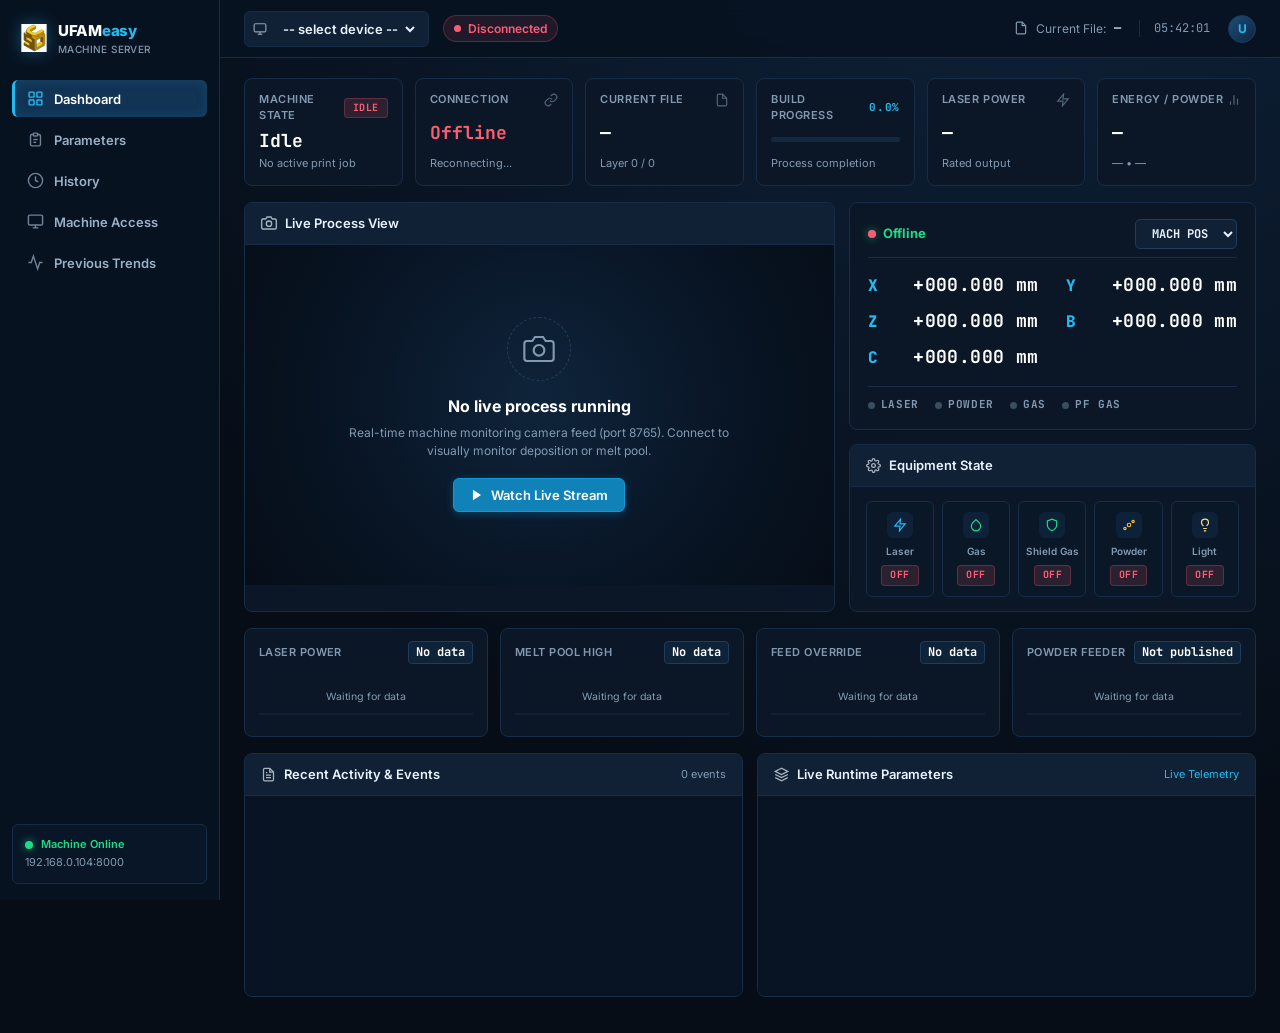
==== ui/index.html @ 0eba4fc9 "feat: modify UI dashboard and routing for machine server management" ====
<!DOCTYPE html>
<html lang="en">
<head>
  <meta charset="UTF-8">
  <meta name="viewport" content="width=device-width, initial-scale=1.0">
  <title>UFAMeasy Machine Server</title>
  <link rel="preconnect" href="https://fonts.googleapis.com">
  <link href="https://fonts.googleapis.com/css2?family=Inter:wght@400;500;600;700;800&family=JetBrains+Mono:wght@400;500;600;700&display=swap" rel="stylesheet">
  <style>
    :root {
      --bg: #060d17;
      --panel: #0b1726;
      --panel2: #102136;
      --panel3: #142842;
      --border: #172d47;
      --border-light: #203c5d;
      --text: #e8f2fc;
      --muted: #829ab1;
      --accent: #25b9f0;
      --accent-soft: rgba(37, 185, 240, 0.12);
      --accent-dark: #1281b3;
      --green: #1fda86;
      --green-soft: rgba(31, 218, 134, 0.14);
      --red: #ff5c72;
      --red-soft: rgba(255, 92, 114, 0.14);
      --yellow: #f5b942;
      --yellow-soft: rgba(245, 185, 66, 0.14);
      --purple: #9d7cfd;
      --font-mono: "JetBrains Mono", "SFMono-Regular", Consolas, monospace;
      --font-ui: "Inter", -apple-system, BlinkMacSystemFont, "Segoe UI", Roboto, sans-serif;
      --shadow-sm: 0 2px 6px rgba(0,0,0,0.25);
      --shadow-md: 0 6px 18px rgba(0,0,0,0.35);
    }

    * { box-sizing: border-box; margin: 0; padding: 0; }

    body {
      background: #060d17;
      background-image: radial-gradient(circle at 80% -20%, #0f243d 0%, #060d17 65%);
      color: var(--text);
      font-family: var(--font-ui);
      min-height: 100vh;
      font-size: 13px;
      line-height: 1.45;
      overflow-x: hidden;
    }

    /* App Shell */
    .app-shell {
      display: grid;
      grid-template-columns: 220px minmax(0, 1fr);
      min-height: 100vh;
    }

    /* Sidebar */
    .sidebar {
      background: #071220;
      border-right: 1px solid var(--border);
      padding: 16px 12px;
      display: flex;
      flex-direction: column;
      gap: 20px;
      position: sticky;
      top: 0;
      height: 100vh;
      z-index: 100;
    }

    .brand {
      display: flex;
      align-items: center;
      gap: 10px;
      padding: 4px 8px;
    }

    .brand img {
      width: 28px;
      height: 28px;
      filter: drop-shadow(0 0 8px rgba(37,185,240,0.4));
    }

    .brand-title {
      font-size: 15px;
      font-weight: 800;
      color: #fff;
      letter-spacing: -0.02em;
    }
    .brand-title span { color: var(--accent); }
    .brand-subtitle {
      font-size: 10px;
      color: var(--muted);
      font-weight: 500;
      letter-spacing: 0.04em;
      text-transform: uppercase;
    }

    .side-nav {
      display: flex;
      flex-direction: column;
      gap: 4px;
    }

    .side-nav button {
      border: 0;
      background: transparent;
      color: #9ab0c7;
      text-align: left;
      border-radius: 6px;
      padding: 10px 12px;
      font: 600 13px var(--font-ui);
      cursor: pointer;
      transition: all 0.15s ease;
      display: flex;
      align-items: center;
      gap: 10px;
      border-left: 3px solid transparent;
    }

    .side-nav button svg {
      opacity: 0.7;
      flex-shrink: 0;
      transition: opacity 0.15s;
    }

    .side-nav button:hover {
      background: var(--panel2);
      color: #fff;
    }
    .side-nav button:hover svg { opacity: 1; }

    .side-nav button.active {
      background: #113354;
      color: #fff;
      border-left-color: var(--accent);
      box-shadow: inset 0 0 12px rgba(37,185,240,0.15);
    }
    .side-nav button.active svg {
      opacity: 1;
      stroke: var(--accent);
    }

    .side-footer {
      margin-top: auto;
      padding: 12px;
      border-radius: 6px;
      background: #081627;
      border: 1px solid var(--border);
      font-size: 11px;
      color: var(--muted);
    }

    .side-footer .status-row {
      display: flex;
      align-items: center;
      gap: 8px;
      font-weight: 600;
      color: var(--green);
      margin-bottom: 2px;
    }

    .side-footer .pulse-dot {
      width: 8px;
      height: 8px;
      border-radius: 50%;
      background: var(--green);
      box-shadow: 0 0 8px rgba(31, 218, 134, 0.7);
      animation: pulse 2s infinite;
    }

    @keyframes pulse {
      0%, 100% { opacity: 1; transform: scale(1); }
      50% { opacity: 0.5; transform: scale(0.85); }
    }

    /* Workspace */
    .workspace {
      min-width: 0;
      display: flex;
      flex-direction: column;
    }

    /* Topbar */
    .topbar {
      height: 58px;
      padding: 0 24px;
      background: rgba(8, 19, 33, 0.94);
      backdrop-filter: blur(10px);
      border-bottom: 1px solid var(--border);
      display: flex;
      align-items: center;
      justify-content: space-between;
      position: sticky;
      top: 0;
      z-index: 90;
    }

    .topbar-left {
      display: flex;
      align-items: center;
      gap: 14px;
    }

    .device-select-wrap {
      display: flex;
      align-items: center;
      gap: 8px;
      background: var(--panel2);
      border: 1px solid var(--border);
      border-radius: 6px;
      padding: 2px 10px 2px 8px;
    }

    .device-select-wrap svg {
      opacity: 0.6;
    }

    select#deviceSelect {
      background: transparent;
      color: var(--text);
      border: 0;
      font-size: 13px;
      font-weight: 600;
      font-family: var(--font-ui);
      cursor: pointer;
      outline: none;
      padding: 6px 4px;
    }

    select#deviceSelect option {
      background: var(--panel2);
      color: var(--text);
    }

    .topbar-status-badge {
      display: inline-flex;
      align-items: center;
      gap: 7px;
      padding: 4px 10px;
      border-radius: 20px;
      font-size: 12px;
      font-weight: 600;
      background: rgba(31, 218, 134, 0.1);
      border: 1px solid rgba(31, 218, 134, 0.25);
      color: var(--green);
    }

    .topbar-status-badge.disconnected {
      background: rgba(255, 92, 114, 0.1);
      border-color: rgba(255, 92, 114, 0.25);
      color: var(--red);
    }

    .topbar-status-badge .dot {
      width: 7px;
      height: 7px;
      border-radius: 50%;
      background: currentColor;
    }

    .topbar-right {
      display: flex;
      align-items: center;
      gap: 18px;
    }

    .topbar-info-item {
      display: flex;
      align-items: center;
      gap: 8px;
      color: var(--muted);
      font-size: 12px;
    }

    .topbar-info-item strong {
      color: var(--text);
      font-family: var(--font-mono);
      font-weight: 600;
    }

    .topbar-time {
      font-family: var(--font-mono);
      color: var(--muted);
      font-size: 12px;
      padding-left: 14px;
      border-left: 1px solid var(--border);
    }

    .user-avatar {
      width: 28px;
      height: 28px;
      border-radius: 50%;
      background: linear-gradient(135deg, #1c4d79, #0e273f);
      border: 1px solid var(--border-light);
      display: grid;
      place-items: center;
      font-weight: 700;
      color: var(--accent);
      font-size: 12px;
    }

    /* Page Views */
    .view-page {
      display: none;
      padding: 20px 24px 36px;
      max-width: 1560px;
      margin: 0 auto;
      width: 100%;
    }

    .view-page.active {
      display: block;
      animation: fadeIn 0.15s ease-out;
    }

    @keyframes fadeIn {
      from { opacity: 0; transform: translateY(3px); }
      to { opacity: 1; transform: translateY(0); }
    }

    /* Top KPI Cards Row */
    .kpi-row {
      display: grid;
      grid-template-columns: repeat(6, minmax(0, 1fr));
      gap: 12px;
      margin-bottom: 16px;
    }

    .kpi-card {
      background: var(--panel);
      border: 1px solid var(--border);
      border-radius: 8px;
      padding: 13px 14px;
      display: flex;
      flex-direction: column;
      justify-content: space-between;
      min-height: 84px;
      transition: border-color 0.15s;
    }

    .kpi-card:hover {
      border-color: var(--border-light);
    }

    .kpi-header {
      display: flex;
      align-items: center;
      justify-content: space-between;
      color: var(--muted);
      font-size: 11px;
      font-weight: 600;
      text-transform: uppercase;
      letter-spacing: 0.05em;
    }

    .kpi-header svg {
      opacity: 0.6;
    }

    .kpi-val {
      font-family: var(--font-mono);
      font-size: 18px;
      font-weight: 700;
      color: #fff;
      margin: 4px 0 2px;
      white-space: nowrap;
      overflow: hidden;
      text-overflow: ellipsis;
    }

    .kpi-sub {
      font-size: 11px;
      color: var(--muted);
      white-space: nowrap;
      overflow: hidden;
      text-overflow: ellipsis;
    }

    /* Progress bar */
    .kpi-bar-wrap {
      width: 100%;
      height: 5px;
      background: #14283f;
      border-radius: 10px;
      margin-top: 6px;
      overflow: hidden;
    }

    .kpi-bar-fill {
      height: 100%;
      width: 0%;
      background: linear-gradient(90deg, #25b9f0, #1fda86);
      border-radius: 10px;
      transition: width 0.3s ease;
    }

    /* Status Pills */
    .status-pill {
      display: inline-flex;
      align-items: center;
      gap: 5px;
      padding: 2px 8px;
      border-radius: 4px;
      font-size: 10px;
      font-weight: 700;
      font-family: var(--font-mono);
      letter-spacing: 0.05em;
    }

    .status-pill.on {
      background: var(--green-soft);
      color: var(--green);
      border: 1px solid rgba(31, 218, 134, 0.3);
    }

    .status-pill.off {
      background: var(--red-soft);
      color: var(--red);
      border: 1px solid rgba(255, 92, 114, 0.25);
    }

    /* Center Grid (Camera + Status Panels) */
    .center-grid {
      display: grid;
      grid-template-columns: minmax(0, 1.45fr) minmax(360px, 1fr);
      gap: 14px;
      margin-bottom: 16px;
    }

    /* Camera Card */
    .camera-card {
      background: var(--panel);
      border: 1px solid var(--border);
      border-radius: 8px;
      overflow: hidden;
      display: flex;
      flex-direction: column;
    }

    .card-head {
      display: flex;
      align-items: center;
      justify-content: space-between;
      padding: 11px 16px;
      border-bottom: 1px solid var(--border);
      background: var(--panel2);
    }

    .card-title {
      display: flex;
      align-items: center;
      gap: 8px;
      font-size: 13px;
      font-weight: 600;
      color: var(--text);
    }

    .card-title svg {
      opacity: 0.7;
    }

    .live-indicator {
      display: inline-flex;
      align-items: center;
      gap: 5px;
      padding: 2px 8px;
      background: #c5283d;
      color: #fff;
      border-radius: 4px;
      font-size: 10px;
      font-weight: 700;
      letter-spacing: 0.06em;
    }

    .live-indicator::before {
      content: "";
      width: 6px;
      height: 6px;
      background: #fff;
      border-radius: 50%;
      animation: pulse 1s infinite;
    }

    /* Camera Idle State */
    .camera-idle-view {
      min-height: 340px;
      background: radial-gradient(circle at 50% 45%, #0f243b 0%, #081525 55%, #060d17 100%);
      display: flex;
      flex-direction: column;
      align-items: center;
      justify-content: center;
      text-align: center;
      padding: 30px 20px;
    }

    .idle-icon-ring {
      width: 64px;
      height: 64px;
      border: 1px dashed #204163;
      border-radius: 50%;
      display: grid;
      place-items: center;
      margin-bottom: 14px;
      color: var(--muted);
      background: rgba(16, 33, 54, 0.4);
    }

    .idle-title {
      font-size: 16px;
      font-weight: 700;
      color: #fff;
      margin-bottom: 6px;
    }

    .idle-desc {
      font-size: 12px;
      color: var(--muted);
      max-width: 380px;
      margin-bottom: 18px;
      line-height: 1.5;
    }

    .action-btn {
      display: inline-flex;
      align-items: center;
      gap: 7px;
      padding: 8px 16px;
      border-radius: 6px;
      font-size: 13px;
      font-weight: 600;
      font-family: var(--font-ui);
      cursor: pointer;
      transition: all 0.15s ease;
      border: 1px solid var(--border-light);
      background: var(--panel2);
      color: var(--text);
      text-decoration: none;
    }

    .action-btn:hover {
      border-color: var(--accent);
      color: #fff;
      background: #152d47;
    }

    .action-btn.primary {
      background: #1182b8;
      border-color: #1598d6;
      color: #fff;
      box-shadow: 0 2px 8px rgba(21, 152, 214, 0.3);
    }

    .action-btn.primary:hover {
      background: #0f73a3;
      border-color: #17a2e4;
    }

    .action-btn.danger {
      background: rgba(255, 92, 114, 0.15);
      border-color: rgba(255, 92, 114, 0.3);
      color: var(--red);
    }

    .action-btn.danger:hover {
      background: rgba(255, 92, 114, 0.25);
    }

    /* Camera Live Frame */
    .camera-frame {
      position: relative;
      width: 100%;
      aspect-ratio: 16/9;
      background: #040910;
      overflow: hidden;
    }

    .camera-frame img {
      width: 100%;
      height: 100%;
      object-fit: contain;
      display: block;
    }

    .camera-placeholder {
      position: absolute;
      inset: 0;
      display: grid;
      place-items: center;
      color: var(--muted);
      background: radial-gradient(circle, #0e2034, #050b14);
      font-size: 13px;
    }

    /* Camera Fullscreen / Maximize Styles */
    .camera-card.is-fullscreen,
    .camera-card:fullscreen,
    .camera-card:-webkit-full-screen {
      position: fixed !important;
      inset: 0 !important;
      width: 100vw !important;
      height: 100vh !important;
      z-index: 999999 !important;
      background: #02060b !important;
      border-radius: 0 !important;
      margin: 0 !important;
      display: flex !important;
      flex-direction: column !important;
      border: 0 !important;
    }
    .camera-card.is-fullscreen #cameraExpanded,
    .camera-card:fullscreen #cameraExpanded,
    .camera-card:-webkit-full-screen #cameraExpanded {
      flex: 1 !important;
      display: flex !important;
      flex-direction: column !important;
      height: 100% !important;
    }
    .camera-card.is-fullscreen .camera-frame,
    .camera-card:fullscreen .camera-frame,
    .camera-card:-webkit-full-screen .camera-frame {
      flex: 1 !important;
      aspect-ratio: auto !important;
      height: calc(100vh - 52px) !important;
      width: 100% !important;
      background: #000 !important;
    }
    .camera-card.is-fullscreen .camera-frame img,
    .camera-card:fullscreen .camera-frame img,
    .camera-card:-webkit-full-screen .camera-frame img {
      width: 100% !important;
      height: 100% !important;
      object-fit: contain !important;
    }
    .cam-overlay-btn {
      position: absolute;
      top: 10px;
      right: 10px;
      background: rgba(8, 23, 37, 0.75);
      backdrop-filter: blur(4px);
      border: 1px solid var(--border);
      border-radius: 6px;
      color: var(--text);
      padding: 5px 10px;
      cursor: pointer;
      display: flex;
      align-items: center;
      gap: 6px;
      font-size: 11px;
      font-family: var(--font-ui);
      transition: all 0.15s ease;
      z-index: 10;
    }
    .cam-overlay-btn:hover {
      background: rgba(37, 185, 240, 0.25);
      border-color: var(--accent);
      color: #fff;
    }

    /* Right Side Stack */
    .side-stack {
      display: flex;
      flex-direction: column;
      gap: 14px;
    }

    .panel-card {
      background: var(--panel);
      border: 1px solid var(--border);
      border-radius: 8px;
      overflow: hidden;
    }

    .panel-body {
      padding: 14px 16px;
    }

    /* 5-Axis Position Box (Matching media_1789274280799.png) */
    .pos-header-row {
      display: flex;
      align-items: center;
      justify-content: space-between;
      margin-bottom: 14px;
      padding-bottom: 8px;
      border-bottom: 1px solid var(--border);
    }

    .pos-conn-indicator {
      display: inline-flex;
      align-items: center;
      gap: 7px;
      font-size: 13px;
      font-weight: 700;
      color: var(--green);
    }

    .pos-conn-indicator .pos-dot {
      width: 8px;
      height: 8px;
      border-radius: 50%;
      background: var(--green);
      box-shadow: 0 0 8px rgba(31, 218, 134, 0.6);
    }

    .pos-mode-select {
      background: var(--panel2);
      border: 1px solid var(--border-light);
      border-radius: 5px;
      color: var(--text);
      font-family: var(--font-mono);
      font-weight: 700;
      font-size: 12px;
      padding: 5px 12px;
      cursor: pointer;
      outline: none;
    }

    .pos-5axis-grid {
      display: grid;
      grid-template-columns: 1fr 1fr;
      column-gap: 28px;
      row-gap: 10px;
      margin-bottom: 16px;
      font-family: var(--font-mono);
    }

    .pos-axis-item {
      display: flex;
      align-items: baseline;
      justify-content: space-between;
    }

    .pos-axis-label {
      font-size: 16px;
      font-weight: 800;
      color: var(--accent);
      letter-spacing: 0.05em;
    }

    .pos-axis-val {
      font-size: 18px;
      font-weight: 700;
      color: #fff;
      letter-spacing: 0.02em;
    }

    /* Indicators Row (Matching media_1789274280799.png) */
    .indicators-row {
      display: flex;
      align-items: center;
      gap: 16px;
      padding-top: 10px;
      border-top: 1px solid var(--border);
      font-family: var(--font-mono);
      font-size: 11px;
      font-weight: 700;
      letter-spacing: 0.06em;
      color: var(--muted);
      flex-wrap: wrap;
    }

    .ind-item {
      display: inline-flex;
      align-items: center;
      gap: 6px;
    }

    .ind-dot {
      width: 7px;
      height: 7px;
      border-radius: 50%;
      background: #3a4d61;
      transition: all 0.2s;
    }

    .ind-item.active {
      color: #fff;
    }

    .ind-item.active .ind-dot {
      background: var(--green);
      box-shadow: 0 0 7px rgba(31, 218, 134, 0.8);
    }

    /* Key Equipment Status Grid */
    .equip-grid {
      display: grid;
      grid-template-columns: repeat(5, minmax(0, 1fr));
      gap: 8px;
    }

    .equip-item {
      background: #091726;
      border: 1px solid var(--border);
      border-radius: 6px;
      padding: 10px 6px;
      text-align: center;
      display: flex;
      flex-direction: column;
      align-items: center;
      gap: 6px;
      min-width: 0;
    }

    .equip-icon {
      width: 26px;
      height: 26px;
      border-radius: 6px;
      display: grid;
      place-items: center;
      background: #0d2238;
    }

    .equip-name {
      font-size: 10px;
      color: var(--muted);
      font-weight: 600;
      white-space: nowrap;
      overflow: hidden;
      text-overflow: ellipsis;
      max-width: 100%;
    }

    /* Live Telemetry Sparklines Row */
    .telemetry-row {
      display: grid;
      grid-template-columns: repeat(4, minmax(0, 1fr));
      gap: 12px;
      margin-bottom: 16px;
    }

    .telemetry-card {
      background: var(--panel);
      border: 1px solid var(--border);
      border-radius: 8px;
      padding: 12px 14px;
      display: flex;
      flex-direction: column;
      justify-content: space-between;
    }

    .telemetry-card-head {
      display: flex;
      align-items: center;
      justify-content: space-between;
      margin-bottom: 8px;
    }

    .telemetry-name {
      font-size: 11px;
      font-weight: 600;
      color: var(--muted);
      text-transform: uppercase;
      letter-spacing: 0.04em;
    }

    .telemetry-badge {
      font-family: var(--font-mono);
      font-size: 12px;
      font-weight: 700;
      color: #fff;
      padding: 2px 7px;
      border-radius: 4px;
      background: #0e2238;
      border: 1px solid var(--border-light);
    }

    .telemetry-chart {
      width: 100%;
      height: 52px;
      display: block;
    }

    .telemetry-line {
      fill: none;
      stroke: var(--accent);
      stroke-width: 2;
      vector-effect: non-scaling-stroke;
    }

    .telemetry-gridline {
      stroke: #172d47;
      stroke-width: 1;
    }

    /* Bottom Row (Events Log + Live Parameters) */
    .bottom-grid {
      display: grid;
      grid-template-columns: minmax(0, 1fr) minmax(0, 1fr);
      gap: 14px;
    }

    .events-box {
      height: 200px;
      overflow-y: auto;
      padding: 10px 14px;
      font-family: var(--font-mono);
      font-size: 12px;
      background: #081423;
    }

    .events-list {
      list-style: none;
      display: flex;
      flex-direction: column-reverse;
      gap: 6px;
    }

    .events-list li {
      color: var(--muted);
      display: flex;
      gap: 8px;
      line-height: 1.4;
    }

    .events-list li .ev-time {
      color: var(--accent);
      flex-shrink: 0;
    }

    .live-params-box {
      height: 200px;
      overflow-y: auto;
      padding: 12px 14px;
      background: #081423;
    }

    .live-grid {
      display: grid;
      grid-template-columns: repeat(auto-fill, minmax(140px, 1fr));
      gap: 8px;
      font-family: var(--font-mono);
    }

    .live-grid-item {
      background: #0c1d30;
      border: 1px solid #163250;
      border-radius: 5px;
      padding: 8px 10px;
    }

    .live-grid-item .k {
      font-size: 10px;
      color: var(--muted);
      display: block;
      margin-bottom: 2px;
    }

    .live-grid-item .v {
      font-size: 13px;
      font-weight: 700;
      color: #fff;
    }

    /* Dedicated Subpages Common Header */
    .page-header {
      display: flex;
      align-items: flex-end;
      justify-content: space-between;
      margin-bottom: 18px;
      padding-bottom: 14px;
      border-bottom: 1px solid var(--border);
    }

    .page-header-text h1 {
      font-size: 22px;
      font-weight: 800;
      color: #fff;
      letter-spacing: -0.02em;
    }

    .page-header-text p {
      font-size: 12px;
      color: var(--muted);
      margin-top: 3px;
    }

    .eyebrow {
      color: var(--accent);
      font: 700 10px var(--font-mono);
      letter-spacing: 0.1em;
      text-transform: uppercase;
      margin-bottom: 2px;
    }

    /* Table Toolbar */
    .toolbar {
      display: flex;
      align-items: center;
      gap: 10px;
      padding: 12px 16px;
      background: var(--panel2);
      border: 1px solid var(--border);
      border-bottom: 0;
      border-radius: 8px 8px 0 0;
      flex-wrap: wrap;
    }

    .search {
      flex: 1;
      min-width: 220px;
      max-width: 360px;
      padding: 8px 12px;
      background: var(--panel);
      border: 1px solid var(--border);
      border-radius: 6px;
      color: var(--text);
      font-size: 13px;
      outline: none;
    }

    .search:focus {
      border-color: var(--accent);
    }

    select.filter-sel {
      padding: 8px 12px;
      background: var(--panel);
      border: 1px solid var(--border);
      border-radius: 6px;
      color: var(--text);
      font-size: 13px;
      outline: none;
      cursor: pointer;
    }

    .summary {
      color: var(--muted);
      font-size: 12px;
      margin-left: auto;
    }

    /* Tables */
    .table-wrap {
      border: 1px solid var(--border);
      border-radius: 0 0 8px 8px;
      overflow: auto;
      max-height: 480px;
      background: var(--panel);
    }

    .table-wrap.hidden { display: none; }

    table {
      width: 100%;
      border-collapse: collapse;
      min-width: 700px;
    }

    th, td {
      padding: 9px 14px;
      border-bottom: 1px solid var(--border);
      text-align: left;
    }

    th {
      position: sticky;
      top: 0;
      background: var(--panel2);
      color: var(--muted);
      font-size: 11px;
      font-weight: 700;
      text-transform: uppercase;
      letter-spacing: 0.06em;
      z-index: 10;
    }

    tbody tr:hover {
      background: rgba(37, 185, 240, 0.04);
    }

    .domain-row th {
      background: rgba(37, 185, 240, 0.08);
      color: var(--accent);
      font-size: 12px;
      text-transform: none;
      padding: 8px 14px;
    }

    .param-id, .value, .slice {
      font-family: var(--font-mono);
    }

    .empty {
      display: none;
      padding: 40px 20px;
      text-align: center;
      color: var(--muted);
      border: 1px solid var(--border);
      border-radius: 8px;
      background: var(--panel);
    }

    .empty.visible { display: block; }

    /* History Session List */
    .session-list {
      display: flex;
      flex-direction: column;
      gap: 10px;
    }

    .session-item {
      background: var(--panel);
      border: 1px solid var(--border);
      border-radius: 8px;
      padding: 14px 18px;
      cursor: pointer;
      transition: all 0.15s;
    }

    .session-item:hover {
      border-color: var(--accent);
      background: #0e2034;
    }

    .session-header {
      display: flex;
      align-items: center;
      justify-content: space-between;
      margin-bottom: 6px;
    }

    .sfile {
      font-family: var(--font-mono);
      font-size: 14px;
      font-weight: 700;
      color: #fff;
    }

    .session-meta {
      display: flex;
      gap: 16px;
      color: var(--muted);
      font-size: 12px;
    }

    /* Machine Access IP Row & Controls */
    .ip-row {
      display: flex;
      align-items: center;
      gap: 12px;
      padding: 16px 20px;
      background: var(--panel);
      border: 1px solid var(--border);
      border-radius: 8px;
      margin-bottom: 16px;
      flex-wrap: wrap;
    }

    .ip-input {
      padding: 8px 12px;
      border: 1px solid var(--border);
      border-radius: 6px;
      background: var(--panel2);
      color: #fff;
      font-family: var(--font-mono);
      font-size: 13px;
      width: 220px;
      outline: none;
    }

    .ip-input:focus { border-color: var(--accent); }

    .recordings-layout {
      display: grid;
      grid-template-columns: minmax(280px, 360px) minmax(0, 1fr);
      gap: 16px;
    }

    .recording-card {
      background: #091726;
      border: 1px solid var(--border);
      border-radius: 6px;
      padding: 12px 14px;
      cursor: pointer;
      transition: all 0.15s;
    }

    .recording-card:hover, .recording-card.active {
      border-color: var(--accent);
      background: #0e2238;
    }

    .recording-title {
      font-family: var(--font-mono);
      font-weight: 700;
      font-size: 12px;
      color: #fff;
      margin-bottom: 4px;
      word-break: break-all;
    }

    .recording-meta {
      display: flex;
      gap: 10px;
      font-size: 11px;
      color: var(--muted);
      margin-bottom: 8px;
    }

    .recording-actions {
      display: flex;
      gap: 8px;
    }

    .recordings-player {
      width: 100%;
      max-height: 480px;
      background: #000;
      border: 1px solid var(--border);
      border-radius: 8px;
    }

    /* Previous Trends Page */
    .diff-grid {
      display: grid;
      grid-template-columns: repeat(4, minmax(0, 1fr));
      gap: 12px;
      margin-bottom: 16px;
    }

    .diff-card {
      background: var(--panel);
      border: 1px solid var(--border);
      border-radius: 8px;
      padding: 14px 16px;
    }

    .diff-card .label {
      font-size: 11px;
      text-transform: uppercase;
      letter-spacing: 0.06em;
      color: var(--muted);
      font-weight: 700;
      margin-bottom: 6px;
    }

    .diff-card .val {
      font-family: var(--font-mono);
      font-size: 22px;
      font-weight: 800;
      color: #fff;
    }

    .diff-card .change {
      font-size: 12px;
      font-family: var(--font-mono);
      margin-top: 4px;
    }

    .diff-card .change.up { color: var(--green); }
    .diff-card .change.down { color: var(--red); }
    .diff-card .change.flat { color: var(--muted); }

    .trends-grid-lg {
      display: grid;
      grid-template-columns: repeat(2, minmax(0, 1fr));
      gap: 14px;
      margin-bottom: 16px;
    }

    .trend-card-lg {
      background: var(--panel);
      border: 1px solid var(--border);
      border-radius: 8px;
      padding: 16px;
    }

    .trend-card-lg .head {
      display: flex;
      justify-content: space-between;
      align-items: center;
      margin-bottom: 6px;
      font-size: 12px;
      color: var(--muted);
      font-weight: 600;
    }

    .trend-card-lg .v {
      font-family: var(--font-mono);
      font-size: 24px;
      font-weight: 800;
      color: var(--accent);
      margin-bottom: 12px;
    }

    .chart-lg {
      width: 100%;
      height: 120px;
      display: block;
    }

    /* Toast */
    .toast {
      position: fixed;
      right: 20px;
      bottom: 20px;
      padding: 10px 16px;
      border-radius: 6px;
      background: var(--panel2);
      border: 1px solid var(--border-light);
      color: #fff;
      font-size: 13px;
      box-shadow: var(--shadow-md);
      opacity: 0;
      pointer-events: none;
      transform: translateY(10px);
      transition: all 0.2s;
      z-index: 200;
    }

    .toast.visible {
      opacity: 1;
      transform: translateY(0);
    }
    .toast.error {
      border-color: var(--red);
      color: var(--red);
      background: rgba(255,92,114,0.15);
    }

    /* Responsive */
    @media (max-width: 1200px) {
      .kpi-row { grid-template-columns: repeat(3, minmax(0, 1fr)); }
      .center-grid { grid-template-columns: 1fr; }
      .telemetry-row { grid-template-columns: repeat(2, minmax(0, 1fr)); }
      .bottom-grid { grid-template-columns: 1fr; }
      .trends-grid-lg { grid-template-columns: 1fr; }
      .diff-grid { grid-template-columns: repeat(2, minmax(0, 1fr)); }
      .recordings-layout { grid-template-columns: 1fr; }
    }

    @media (max-width: 768px) {
      .app-shell { grid-template-columns: 1fr; }
      .sidebar {
        position: static;
        height: auto;
        flex-direction: row;
        overflow-x: auto;
        padding: 10px 14px;
      }
      .side-nav { flex-direction: row; }
      .side-footer { display: none; }
      .kpi-row { grid-template-columns: repeat(2, minmax(0, 1fr)); }
      .topbar { padding: 0 14px; }
      .view-page { padding: 14px; }
    }
  </style>
</head>
<body>

<div class="app-shell">
  <!-- SIDEBAR -->
  <aside class="sidebar">
    <div class="brand">
      <img src="/static/Unnati.svg" alt="Logo">
      <div>
        <div class="brand-title">UFAM<span>easy</span></div>
        <div class="brand-subtitle">Machine Server</div>
      </div>
    </div>

    <nav class="side-nav">
      <button class="active" data-view="overview" type="button" onclick="switchTab('overview')">
        <svg width="17" height="17" fill="none" stroke="currentColor" stroke-width="2" viewBox="0 0 24 24"><rect x="3" y="3" width="7" height="7" rx="1"/><rect x="14" y="3" width="7" height="7" rx="1"/><rect x="3" y="14" width="7" height="7" rx="1"/><rect x="14" y="14" width="7" height="7" rx="1"/></svg>
        <span>Dashboard</span>
      </button>
      <button data-view="params" type="button" onclick="switchTab('params')">
        <svg width="17" height="17" fill="none" stroke="currentColor" stroke-width="2" viewBox="0 0 24 24"><path d="M9 5H7a2 2 0 0 0-2 2v12a2 2 0 0 0 2 2h10a2 2 0 0 0 2-2V7a2 2 0 0 0-2-2h-2"/><rect x="9" y="3" width="6" height="4" rx="1"/><line x1="9" y1="12" x2="15" y2="12"/><line x1="9" y1="16" x2="13" y2="16"/></svg>
        <span>Parameters</span>
      </button>
      <button data-view="history" type="button" onclick="switchTab('history')">
        <svg width="17" height="17" fill="none" stroke="currentColor" stroke-width="2" viewBox="0 0 24 24"><circle cx="12" cy="12" r="10"/><polyline points="12 6 12 12 16 14"/></svg>
        <span>History</span>
      </button>
      <button data-view="machineAccess" type="button" onclick="switchTab('machineAccess')">
        <svg width="17" height="17" fill="none" stroke="currentColor" stroke-width="2" viewBox="0 0 24 24"><rect x="2" y="3" width="20" height="14" rx="2"/><path d="M8 21h8M12 17v4"/></svg>
        <span>Machine Access</span>
      </button>
      <button data-view="trends" type="button" onclick="switchTab('trends')">
        <svg width="17" height="17" fill="none" stroke="currentColor" stroke-width="2" viewBox="0 0 24 24"><polyline points="22 12 18 12 15 21 9 3 6 12 2 12"/></svg>
        <span>Previous Trends</span>
      </button>
    </nav>

    <div class="side-footer">
      <div class="status-row">
        <span class="pulse-dot"></span>
        <span>Machine Online</span>
      </div>
      <div id="sideMachineIp">192.168.0.104:8000</div>
    </div>
  </aside>

  <!-- WORKSPACE -->
  <div class="workspace">
    <!-- TOPBAR -->
    <header class="topbar">
      <div class="topbar-left">
        <div class="device-select-wrap">
          <svg width="14" height="14" fill="none" stroke="currentColor" stroke-width="2" viewBox="0 0 24 24"><rect x="2" y="3" width="20" height="14" rx="2"/><line x1="8" y1="21" x2="16" y2="21"/><line x1="12" y1="17" x2="12" y2="21"/></svg>
          <select id="deviceSelect">
            <option value="">-- select device --</option>
          </select>
        </div>

        <div id="topbarStatusBadge" class="topbar-status-badge disconnected">
          <span class="dot" id="statusDot"></span>
          <span id="statusText">Disconnected</span>
        </div>
      </div>

      <div class="topbar-right">
        <div class="topbar-info-item">
          <svg width="14" height="14" fill="none" stroke="currentColor" stroke-width="2" viewBox="0 0 24 24"><path d="M14 2H6a2 2 0 0 0-2 2v16a2 2 0 0 0 2 2h12a2 2 0 0 0 2-2V8z"/><polyline points="14 2 14 8 20 8"/></svg>
          <span>Current File:</span>
          <strong id="topbarFile">—</strong>
        </div>

        <div class="topbar-time" id="topbarClock">-- : -- : --</div>
        <div class="user-avatar" title="UFAM Server">U</div>
      </div>
    </header>

    <!-- PAGE 1: OVERVIEW / DASHBOARD -->
    <main class="view-page active" id="view-overview">
      <!-- TOP KPI ROW -->
      <div class="kpi-row">
        <!-- Machine State -->
        <div class="kpi-card">
          <div class="kpi-header">
            <span>Machine State</span>
            <span id="rtState"><span class="status-pill off">IDLE</span></span>
          </div>
          <div class="kpi-val" id="rtStateVal">Idle</div>
          <div class="kpi-sub" id="rtStateSub">No active print job</div>
        </div>

        <!-- Connection -->
        <div class="kpi-card">
          <div class="kpi-header">
            <span>Connection</span>
            <svg width="14" height="14" fill="none" stroke="currentColor" stroke-width="2" viewBox="0 0 24 24"><path d="M10 13a5 5 0 0 0 7.54.54l3-3a5 5 0 0 0-7.07-7.07l-1.72 1.71"/><path d="M14 11a5 5 0 0 0-7.54-.54l-3 3a5 5 0 0 0 7.07 7.07l1.71-1.71"/></svg>
          </div>
          <div class="kpi-val" id="kpiConnVal" style="color:var(--green);">Connected</div>
          <div class="kpi-sub" id="kpiConnSub">WebSocket live</div>
        </div>

        <!-- Current File -->
        <div class="kpi-card">
          <div class="kpi-header">
            <span>Current File</span>
            <svg width="14" height="14" fill="none" stroke="currentColor" stroke-width="2" viewBox="0 0 24 24"><path d="M13 2H6a2 2 0 0 0-2 2v16a2 2 0 0 0 2 2h12a2 2 0 0 0 2-2V9z"/><polyline points="13 2 13 9 20 9"/></svg>
          </div>
          <div class="kpi-val" id="rtFile">&mdash;</div>
          <div class="kpi-sub" id="rtLayerText">Layer 0 / 0</div>
        </div>

        <!-- Build Progress -->
        <div class="kpi-card">
          <div class="kpi-header">
            <span>Build Progress</span>
            <span id="progressPct" style="font-family:var(--font-mono);font-weight:700;color:var(--accent);">0.0%</span>
          </div>
          <div class="kpi-bar-wrap">
            <div id="progressBar" class="kpi-bar-fill"></div>
          </div>
          <div class="kpi-sub" style="margin-top:6px;">Process completion</div>
        </div>

        <!-- Laser Power -->
        <div class="kpi-card">
          <div class="kpi-header">
            <span>Laser Power</span>
            <svg width="14" height="14" fill="none" stroke="currentColor" stroke-width="2" viewBox="0 0 24 24"><polygon points="13 2 3 14 12 14 11 22 21 10 12 10 13 2"/></svg>
          </div>
          <div class="kpi-val" id="rtPower">&mdash;</div>
          <div class="kpi-sub">Rated output</div>
        </div>

        <!-- Energy (Wh) -->
        <div class="kpi-card">
          <div class="kpi-header">
            <span>Energy / Powder</span>
            <svg width="14" height="14" fill="none" stroke="currentColor" stroke-width="2" viewBox="0 0 24 24"><path d="M18 20V10M12 20V4M6 20v-6"/></svg>
          </div>
          <div class="kpi-val" id="est-energy">&mdash;</div>
          <div class="kpi-sub"><span id="est-powder">&mdash;</span> &bull; <span id="est-efficiency">&mdash;</span></div>
        </div>
      </div>

      <!-- CENTER SECTION (Camera + Machine Position & Equipment) -->
      <div class="center-grid">
        <!-- Live Process Card -->
        <div class="camera-card" id="cameraCard">
          <div class="card-head">
            <div class="card-title">
              <svg width="16" height="16" fill="none" stroke="currentColor" stroke-width="2" viewBox="0 0 24 24"><path d="M23 19a2 2 0 0 1-2 2H3a2 2 0 0 1-2-2V8a2 2 0 0 1 2-2h4l2-3h6l2 3h4a2 2 0 0 1 2 2z"/><circle cx="12" cy="13" r="4"/></svg>
              <span>Live Process View</span>
            </div>
            <div style="display:flex;align-items:center;gap:8px;">
              <span id="cameraLiveBadge" class="live-indicator" style="display:none;">LIVE</span>
              <span id="cameraStatus" style="font-size:11px;color:var(--muted);"></span>
              <button class="action-btn" id="cameraFullscreenBtn" type="button" style="display:none;padding:4px 10px;font-size:11px;" title="Maximize / Fullscreen live stream">
                <svg id="camFsIcon" width="13" height="13" viewBox="0 0 24 24" fill="none" stroke="currentColor" stroke-width="2">
                  <path d="M8 3H5a2 2 0 0 0-2 2v3m18 0V5a2 2 0 0 0-2-2h-3m0 18h3a2 2 0 0 0 2-2v-3M3 16v3a2 2 0 0 0 2 2h3"/>
                </svg>
                <span id="camFsText">Maximize</span>
              </button>
              <button class="action-btn danger" id="cameraStopBtn" type="button" style="display:none;padding:4px 10px;font-size:11px;">✕ Stop Feed</button>
            </div>
          </div>

          <!-- Collapsed / Idle View -->
          <div id="cameraCollapsed" class="camera-idle-view">
            <div class="idle-icon-ring">
              <svg width="32" height="32" fill="none" stroke="currentColor" stroke-width="1.6" viewBox="0 0 24 24"><path d="M23 19a2 2 0 0 1-2 2H3a2 2 0 0 1-2-2V8a2 2 0 0 1 2-2h4l2-3h6l2 3h4a2 2 0 0 1 2 2z"/><circle cx="12" cy="13" r="4"/></svg>
            </div>
            <div class="idle-title">No live process running</div>
            <div class="idle-desc">Real-time machine monitoring camera feed (port 8765). Connect to visually monitor deposition or melt pool.</div>
            <button class="action-btn primary" id="cameraLiveBtn" type="button">
              <svg width="14" height="14" fill="currentColor" viewBox="0 0 24 24"><polygon points="5 3 19 12 5 21 5 3"/></svg>
              <span>Watch Live Stream</span>
            </button>
          </div>

          <!-- Expanded Active Video Stream -->
          <div id="cameraExpanded" style="display:none;">
            <div class="camera-frame">
              <img id="cameraFeed" alt="Live machine camera feed" style="display:none;">
              <div id="cameraPlaceholder" class="camera-placeholder">Connecting to live feed stream&hellip;</div>
              <button class="cam-overlay-btn" id="camOverlayFsBtn" type="button" title="Maximize Live Stream">
                <svg id="camOverlayFsIcon" width="13" height="13" viewBox="0 0 24 24" fill="none" stroke="currentColor" stroke-width="2">
                  <path d="M8 3H5a2 2 0 0 0-2 2v3m18 0V5a2 2 0 0 0-2-2h-3m0 18h3a2 2 0 0 0 2-2v-3M3 16v3a2 2 0 0 0 2 2h3"/>
                </svg>
                <span id="camOverlayFsText">Maximize</span>
              </button>
            </div>
          </div>
        </div>

        <!-- Right Side Stack -->
        <div class="side-stack">
          <!-- 5-AXIS MACHINE POSITION (Matching media_1789274280799.png) -->
          <div class="panel-card">
            <div class="panel-body" style="padding:16px 18px;">
              <div class="pos-header-row">
                <div class="pos-conn-indicator">
                  <span class="pos-dot" id="posConnDot"></span>
                  <span id="posConnText">Connected</span>
                </div>
                <select id="posModeSelect" class="pos-mode-select">
                  <option value="xma">MACH POS</option>
                  <option value="xmr">REL POS</option>
                  <option value="xwa">WORK POS</option>
                  <option value="xwr">WORK REL</option>
                </select>
              </div>

              <!-- 5 Positions: X, Z, C on left; Y, B on right -->
              <div class="pos-5axis-grid">
                <!-- Row 1: X & Y -->
                <div class="pos-axis-item">
                  <span class="pos-axis-label">X</span>
                  <span class="pos-axis-val" id="axis-X">+000.000 mm</span>
                </div>
                <div class="pos-axis-item">
                  <span class="pos-axis-label">Y</span>
                  <span class="pos-axis-val" id="axis-Y">+000.000 mm</span>
                </div>

                <!-- Row 2: Z & B -->
                <div class="pos-axis-item">
                  <span class="pos-axis-label">Z</span>
                  <span class="pos-axis-val" id="axis-Z">+000.000 mm</span>
                </div>
                <div class="pos-axis-item">
                  <span class="pos-axis-label">B</span>
                  <span class="pos-axis-val" id="axis-B">+000.000 mm</span>
                </div>

                <!-- Row 3: C -->
                <div class="pos-axis-item">
                  <span class="pos-axis-label">C</span>
                  <span class="pos-axis-val" id="axis-C">+000.000 mm</span>
                </div>
              </div>

              <!-- Status Indicators: LASER • POWDER • GAS • PF GAS -->
              <div class="indicators-row">
                <div class="ind-item" id="indLaser">
                  <span class="ind-dot"></span>
                  <span>LASER</span>
                </div>
                <div class="ind-item" id="indPowder">
                  <span class="ind-dot"></span>
                  <span>POWDER</span>
                </div>
                <div class="ind-item" id="indGas">
                  <span class="ind-dot"></span>
                  <span>GAS</span>
                </div>
                <div class="ind-item" id="indPfGas">
                  <span class="ind-dot"></span>
                  <span>PF GAS</span>
                </div>
              </div>
              <div id="rtPosition" style="display:none;">&mdash;</div>
            </div>
          </div>

          <!-- Key Equipment Status Pills -->
          <div class="panel-card">
            <div class="card-head">
              <div class="card-title">
                <svg width="15" height="15" fill="none" stroke="currentColor" stroke-width="2" viewBox="0 0 24 24"><circle cx="12" cy="12" r="3"/><path d="M19.4 15a1.65 1.65 0 0 0 .33 1.82l.06.06a2 2 0 0 1 0 2.83 2 2 0 0 1-2.83 0l-.06-.06a1.65 1.65 0 0 0-1.82-.33 1.65 1.65 0 0 0-1 1.51V21a2 2 0 0 1-2 2 2 2 0 0 1-2-2v-.09A1.65 1.65 0 0 0 9 19.4a1.65 1.65 0 0 0-1.82.33l-.06.06a2 2 0 0 1-2.83 0 2 2 0 0 1 0-2.83l.06-.06a1.65 1.65 0 0 0 .33-1.82 1.65 1.65 0 0 0-1.51-1H3a2 2 0 0 1-2-2 2 2 0 0 1 2-2h.09A1.65 1.65 0 0 0 4.6 9a1.65 1.65 0 0 0-.33-1.82l-.06-.06a2 2 0 0 1 0-2.83 2 2 0 0 1 2.83 0l.06.06a1.65 1.65 0 0 0 1.82.33H9a1.65 1.65 0 0 0 1-1.51V3a2 2 0 0 1 2-2 2 2 0 0 1 2 2v.09a1.65 1.65 0 0 0 1 1.51 1.65 1.65 0 0 0 1.82-.33l.06-.06a2 2 0 0 1 2.83 0 2 2 0 0 1 0 2.83l-.06.06a1.65 1.65 0 0 0-.33 1.82V9a1.65 1.65 0 0 0 1.51 1H21a2 2 0 0 1 2 2 2 2 0 0 1-2 2h-.09a1.65 1.65 0 0 0-1.51 1z"/></svg>
                <span>Equipment State</span>
              </div>
            </div>
            <div class="panel-body">
              <div class="equip-grid">
                <!-- Laser -->
                <div class="equip-item">
                  <div class="equip-icon" style="color:var(--accent);">
                    <svg width="14" height="14" fill="none" stroke="currentColor" stroke-width="2" viewBox="0 0 24 24"><polygon points="13 2 3 14 12 14 11 22 21 10 12 10 13 2"/></svg>
                  </div>
                  <div class="equip-name">Laser</div>
                  <div id="rtLaser"><span class="status-pill off">OFF</span></div>
                </div>
                <!-- Gas -->
                <div class="equip-item">
                  <div class="equip-icon" style="color:var(--green);">
                    <svg width="14" height="14" fill="none" stroke="currentColor" stroke-width="2" viewBox="0 0 24 24"><path d="M12 2.69l5.66 5.66a8 8 0 1 1-11.31 0z"/></svg>
                  </div>
                  <div class="equip-name">Gas</div>
                  <div id="rtGas"><span class="status-pill off">OFF</span></div>
                </div>
                <!-- Shield Gas -->
                <div class="equip-item">
                  <div class="equip-icon" style="color:var(--green);">
                    <svg width="14" height="14" fill="none" stroke="currentColor" stroke-width="2" viewBox="0 0 24 24"><path d="M12 22s8-4 8-10V5l-8-3-8 3v7c0 6 8 10 8 10z"/></svg>
                  </div>
                  <div class="equip-name">Shield Gas</div>
                  <div id="rtShieldingGas"><span class="status-pill off">OFF</span></div>
                </div>
                <!-- Powder -->
                <div class="equip-item">
                  <div class="equip-icon" style="color:var(--yellow);">
                    <svg width="14" height="14" fill="none" stroke="currentColor" stroke-width="2" viewBox="0 0 24 24"><circle cx="12" cy="12" r="3"/><circle cx="19" cy="6" r="2"/><circle cx="5" cy="18" r="2"/></svg>
                  </div>
                  <div class="equip-name">Powder</div>
                  <div id="rtPowder"><span class="status-pill off">OFF</span></div>
                </div>
                <!-- Light -->
                <div class="equip-item">
                  <div class="equip-icon" style="color:#fce080;">
                    <svg width="14" height="14" fill="none" stroke="currentColor" stroke-width="2" viewBox="0 0 24 24"><line x1="9" y1="18" x2="15" y2="18"/><line x1="10" y1="22" x2="14" y2="22"/><path d="M15.09 14c.18-.98.65-1.74 1.41-2.5A4.65 4.65 0 0 0 18 8 6 6 0 0 0 6 8c0 1 .23 2.23 1.5 3.5A4.61 4.61 0 0 1 8.91 14"/></svg>
                  </div>
                  <div class="equip-name">Light</div>
                  <div id="rtLight"><span class="status-pill off">OFF</span></div>
                </div>
              </div>
            </div>
          </div>
        </div>
      </div>

      <!-- KEY TELEMETRY SPARKLINES ROW -->
      <div class="telemetry-row">
        <!-- Laser Power % -->
        <div class="telemetry-card">
          <div class="telemetry-card-head">
            <span class="telemetry-name">Laser Power</span>
            <span id="trendLaserValue" class="telemetry-badge">No data</span>
          </div>
          <svg id="trendLaser" class="telemetry-chart" viewBox="0 0 200 52" preserveAspectRatio="none"></svg>
        </div>

        <!-- Melt Pool High -->
        <div class="telemetry-card">
          <div class="telemetry-card-head">
            <span class="telemetry-name">Melt Pool High</span>
            <span id="trendMeltValue" class="telemetry-badge">No data</span>
          </div>
          <svg id="trendMelt" class="telemetry-chart" viewBox="0 0 200 52" preserveAspectRatio="none"></svg>
        </div>

        <!-- Feed Override % -->
        <div class="telemetry-card">
          <div class="telemetry-card-head">
            <span class="telemetry-name">Feed Override</span>
            <span id="trendFeedValue" class="telemetry-badge">No data</span>
          </div>
          <svg id="trendFeed" class="telemetry-chart" viewBox="0 0 200 52" preserveAspectRatio="none"></svg>
        </div>

        <!-- Powder Feeder -->
        <div class="telemetry-card">
          <div class="telemetry-card-head">
            <span class="telemetry-name">Powder Feeder</span>
            <span id="trendPowderValue" class="telemetry-badge">Not published</span>
          </div>
          <svg id="trendPowder" class="telemetry-chart" viewBox="0 0 200 52" preserveAspectRatio="none"></svg>
        </div>
      </div>

      <!-- BOTTOM ROW (Events Log + Live Parameters) -->
      <div class="bottom-grid">
        <!-- Events Log -->
        <div class="panel-card">
          <div class="card-head">
            <div class="card-title">
              <svg width="15" height="15" fill="none" stroke="currentColor" stroke-width="2" viewBox="0 0 24 24"><path d="M14 2H6a2 2 0 0 0-2 2v16a2 2 0 0 0 2 2h12a2 2 0 0 0 2-2V8z"/><polyline points="14 2 14 8 20 8"/><line x1="16" y1="13" x2="8" y2="13"/><line x1="16" y1="17" x2="8" y2="17"/><polyline points="10 9 9 9 8 9"/></svg>
              <span>Recent Activity &amp; Events</span>
            </div>
            <span style="font-size:11px;color:var(--muted);" id="eventsCount">0 events</span>
          </div>
          <div class="events-box">
            <ul id="eventsList" class="events-list"></ul>
          </div>
        </div>

        <!-- Live Runtime Parameters -->
        <div class="panel-card">
          <div class="card-head">
            <div class="card-title">
              <svg width="15" height="15" fill="none" stroke="currentColor" stroke-width="2" viewBox="0 0 24 24"><polygon points="12 2 2 7 12 12 22 7 12 2"/><polyline points="2 17 12 22 22 17"/><polyline points="2 12 12 17 22 12"/></svg>
              <span>Live Runtime Parameters</span>
            </div>
            <span style="font-size:11px;color:var(--accent);">Live Telemetry</span>
          </div>
          <div class="live-params-box">
            <div id="rtLiveGrid" class="live-grid"></div>
          </div>
        </div>
      </div>
    </main>

    <!-- PAGE 2: PARAMETERS -->
    <main class="view-page" id="view-params">
      <div class="page-header">
        <div class="page-header-text">
          <div class="eyebrow">Snapshot Inspection</div>
          <h1>Process Parameters</h1>
          <p>Live snapshot data across all layers and slices</p>
        </div>
      </div>

      <div class="toolbar">
        <input id="searchInput" class="search" type="search" placeholder="Search Param ID or Field..." autocomplete="off">
        <select id="sliceFilter" class="filter-sel"><option value="">All Slices</option></select>
        <span id="summary" class="summary">0 parameters</span>
      </div>

      <div id="emptyState" class="empty visible">No snapshot data available for the current selection</div>
      <div id="tableWrap" class="table-wrap hidden">
        <table>
          <thead>
            <tr><th>Param ID</th><th>Field</th><th>Value</th><th>Unit</th><th>Domain</th><th>Slice</th></tr>
          </thead>
          <tbody id="tableBody"></tbody>
        </table>
      </div>
    </main>

    <!-- PAGE 3: HISTORY -->
    <main class="view-page" id="view-history">
      <div class="page-header">
        <div class="page-header-text">
          <div class="eyebrow">Session Logs</div>
          <h1>Session History</h1>
          <p>Select a recorded machine session to inspect replay parameters and telemetry</p>
        </div>
      </div>

      <div id="sessionList" class="session-list">
        <div class="empty visible">Select a device to view recorded session history.</div>
      </div>
    </main>

    <!-- PAGE 4: MACHINE ACCESS -->
    <main class="view-page" id="view-machineAccess">
      <div class="page-header">
        <div class="page-header-text">
          <div class="eyebrow">Remote Connectivity</div>
          <h1>Machine Access</h1>
          <p>Access camera stream, video recordings, and diagnostic logs via machine IP</p>
        </div>
      </div>

      <div class="ip-row">
        <label for="sharedIpInput" style="font-weight:600;font-size:13px;">Machine IP</label>
        <input id="sharedIpInput" class="ip-input" type="text" placeholder="e.g. 192.168.0.104" autocomplete="off">
        <button class="action-btn primary" id="maLiveStreamBtn" type="button">▶ Live Stream</button>
        <button class="action-btn" id="maRecordingsBtn" type="button">🎬 View Recordings</button>
        <button class="action-btn" id="maLogsBtn" type="button">📄 View Logs</button>
        <button class="action-btn" id="maDownloadBtn" type="button">⬇ Download Log CSV</button>
      </div>

      <!-- RECORDINGS SUB-SECTION -->
      <div id="recordingsSection" class="panel-card" style="margin-bottom:16px;">
        <div class="card-head">
          <div class="card-title"><span>Video Recordings</span></div>
          <span id="recordingsStatus" style="font-size:12px;color:var(--muted);">Click 'View Recordings' to fetch files.</span>
        </div>
        <div class="panel-body">
          <div class="recordings-layout">
            <div id="recordingsList" style="display:flex;flex-direction:column;gap:8px;max-height:480px;overflow-y:auto;">
              <div style="color:var(--muted);font-size:12px;padding:12px 0;">No recordings loaded yet. Click 'View Recordings'.</div>
            </div>
            <div>
              <video id="recordingsVideo" class="recordings-player" controls preload="metadata"></video>
            </div>
          </div>
        </div>
      </div>

      <!-- SYSTEM LOGS SUB-SECTION -->
      <div id="logsSection" class="panel-card">
        <div class="card-head">
          <div class="card-title"><span>System Diagnostic Logs</span></div>
          <span id="logsStatus" style="font-size:12px;color:var(--muted);">Click 'View Logs' to load diagnostic entries.</span>
        </div>
        <div class="panel-body">
          <div class="toolbar" style="border-radius:6px;border-bottom:1px solid var(--border);margin-bottom:12px;">
            <input id="logsSearchInput" class="search" type="search" placeholder="Search diagnostic logs..." autocomplete="off">
            <select id="logsCategoryFilter" class="filter-sel" style="display:none;"></select>
            <select id="logsSeverityFilter" class="filter-sel" style="display:none;"></select>
            <button class="action-btn primary" id="logsRefreshBtn" type="button">Refresh</button>
          </div>
          <div id="logsTableWrap" class="table-wrap" style="display:none;">
            <table><thead id="logsTableHead"></thead><tbody id="logsTableBody"></tbody></table>
          </div>
          <div id="logsEmptyState" class="empty">No log records found</div>
        </div>
      </div>
    </main>

    <!-- PAGE 5: PREVIOUS TRENDS -->
    <main class="view-page" id="view-trends">
      <div class="page-header">
        <div class="page-header-text">
          <div class="eyebrow">Visual Analytics</div>
          <h1>Previous Trends &amp; Telemetry</h1>
          <p>Comprehensive telemetry curves, live diffs, and multi-sensor overlay</p>
        </div>
      </div>

      <!-- Metric Difference Cards -->
      <div class="diff-grid">
        <div class="diff-card">
          <div class="label">Laser Power</div>
          <div class="val" id="hLaserVal">--</div>
          <div class="change flat" id="hLaserChg">Waiting for data</div>
        </div>
        <div class="diff-card">
          <div class="label">Feed Override</div>
          <div class="val" id="hFeedVal">--</div>
          <div class="change flat" id="hFeedChg">Waiting for data</div>
        </div>
        <div class="diff-card">
          <div class="label">Melt Pool High</div>
          <div class="val" id="hMeltVal">--</div>
          <div class="change flat" id="hMeltChg">Waiting for data</div>
        </div>
        <div class="diff-card">
          <div class="label">Powder Delivery</div>
          <div class="val" id="hPowderVal">--</div>
          <div class="change flat" id="hPowderChg">Waiting for data</div>
        </div>
      </div>

      <!-- 4 Large Telemetry Charts -->
      <div class="trends-grid-lg">
        <div class="trend-card-lg">
          <div class="head"><span>Laser Power (%)</span><span style="color:var(--accent);">[LIVE]</span></div>
          <div class="v" id="hLaserBig">--</div>
          <svg id="hTrendLaser" class="chart-lg" viewBox="0 0 380 110" preserveAspectRatio="none"></svg>
        </div>
        <div class="trend-card-lg">
          <div class="head"><span>Feed Override (%)</span><span style="color:var(--green);">[LIVE]</span></div>
          <div class="v" id="hFeedBig" style="color:var(--green);">--</div>
          <svg id="hTrendFeed" class="chart-lg" viewBox="0 0 380 110" preserveAspectRatio="none"></svg>
        </div>
        <div class="trend-card-lg">
          <div class="head"><span>Melt Pool High</span><span style="color:var(--yellow);">[LIVE]</span></div>
          <div class="v" id="hMeltBig" style="color:var(--yellow);">--</div>
          <svg id="hTrendMelt" class="chart-lg" viewBox="0 0 380 110" preserveAspectRatio="none"></svg>
        </div>
        <div class="trend-card-lg">
          <div class="head"><span>Powder Feeder Rate</span><span style="color:var(--muted);">[LIVE]</span></div>
          <div class="v" id="hPowderBig" style="color:#fff;">--</div>
          <svg id="hTrendPowder" class="chart-lg" viewBox="0 0 380 110" preserveAspectRatio="none"></svg>
        </div>
      </div>

      <!-- Multi-Line Overlay -->
      <div class="panel-card">
        <div class="card-head">
          <div class="card-title"><span>Telemetry Multi-Sensor Overlay</span></div>
          <div style="display:flex;gap:16px;font-size:11px;">
            <span style="color:var(--accent);font-weight:700;">&#9644; Laser Power</span>
            <span style="color:var(--green);font-weight:700;">&#9644; Feed Override</span>
            <span style="color:var(--yellow);font-weight:700;">&#9644; Melt Pool High</span>
          </div>
        </div>
        <div class="panel-body" style="background:#081423;">
          <svg id="hMultiTrend" style="width:100%;height:150px;display:block;" viewBox="0 0 600 130" preserveAspectRatio="none"></svg>
        </div>
      </div>
    </main>
  </div>
</div>

<div id="toast" class="toast" role="status" aria-live="polite"></div>

<script>
  // DOM References
  const tableBody = document.getElementById("tableBody");
  const tableWrap = document.getElementById("tableWrap");
  const emptyState = document.getElementById("emptyState");
  const searchInput = document.getElementById("searchInput");
  const sliceFilter = document.getElementById("sliceFilter");
  const summary = document.getElementById("summary");
  const statusDot = document.getElementById("statusDot");
  const statusText = document.getElementById("statusText");
  const topbarStatusBadge = document.getElementById("topbarStatusBadge");
  const eventsList = document.getElementById("eventsList");
  const eventsCount = document.getElementById("eventsCount");
  const deviceSelect = document.getElementById("deviceSelect");
  const sessionList = document.getElementById("sessionList");

  // Machine Access DOM
  const sharedIpInput = document.getElementById("sharedIpInput");
  const recordingsSection = document.getElementById("recordingsSection");
  const recordingsList = document.getElementById("recordingsList");
  const recordingsStatus = document.getElementById("recordingsStatus");
  const recordingsVideo = document.getElementById("recordingsVideo");
  const logsSection = document.getElementById("logsSection");
  const logsSearchInput = document.getElementById("logsSearchInput");
  const logsCategoryFilter = document.getElementById("logsCategoryFilter");
  const logsSeverityFilter = document.getElementById("logsSeverityFilter");
  const logsRefreshBtn = document.getElementById("logsRefreshBtn");
  const logsStatus = document.getElementById("logsStatus");
  const logsTableWrap = document.getElementById("logsTableWrap");
  const logsTableHead = document.getElementById("logsTableHead");
  const logsTableBody = document.getElementById("logsTableBody");
  const logsEmptyState = document.getElementById("logsEmptyState");
  const toast = document.getElementById("toast");

  // Camera DOM
  const cameraFeed = document.getElementById("cameraFeed");
  const cameraPlaceholder = document.getElementById("cameraPlaceholder");
  const cameraStatus = document.getElementById("cameraStatus");
  const cameraLiveBtn = document.getElementById("cameraLiveBtn");
  const cameraStopBtn = document.getElementById("cameraStopBtn");
  const cameraCollapsed = document.getElementById("cameraCollapsed");
  const cameraExpanded = document.getElementById("cameraExpanded");
  const cameraLiveBadge = document.getElementById("cameraLiveBadge");

  // KPI & Machine Position DOM
  const rtFile = document.getElementById("rtFile");
  const topbarFile = document.getElementById("topbarFile");
  const rtPosition = document.getElementById("rtPosition");
  const posModeSelect = document.getElementById("posModeSelect");
  const axisX = document.getElementById("axis-X");
  const axisY = document.getElementById("axis-Y");
  const axisZ = document.getElementById("axis-Z");
  const axisB = document.getElementById("axis-B");
  const axisC = document.getElementById("axis-C");
  const indLaser = document.getElementById("indLaser");
  const indPowder = document.getElementById("indPowder");
  const indGas = document.getElementById("indGas");
  const indPfGas = document.getElementById("indPfGas");
  const posConnDot = document.getElementById("posConnDot");
  const posConnText = document.getElementById("posConnText");

  const progressBar = document.getElementById("progressBar");
  const progressPct = document.getElementById("progressPct");
  const rtLayerText = document.getElementById("rtLayerText");
  const rtGas = document.getElementById("rtGas");
  const rtShieldingGas = document.getElementById("rtShieldingGas");
  const rtLaser = document.getElementById("rtLaser");
  const rtPowder = document.getElementById("rtPowder");
  const rtLight = document.getElementById("rtLight");
  const rtPower = document.getElementById("rtPower");
  const rtState = document.getElementById("rtState");
  const rtStateVal = document.getElementById("rtStateVal");
  const rtStateSub = document.getElementById("rtStateSub");
  const estPowder = document.getElementById("est-powder");
  const estEfficiency = document.getElementById("est-efficiency");
  const estEnergy = document.getElementById("est-energy");
  const kpiConnVal = document.getElementById("kpiConnVal");
  const kpiConnSub = document.getElementById("kpiConnSub");
  const topbarClock = document.getElementById("topbarClock");

  // State
  const rowsByKey = new Map();
  let socket = null, reconnectTimer = null, totalLayers = 0, liveRuntimeData = {};
  let currentRecordingsIp = "", currentLogsIp = "", logsRows = [], logsColumns = [], logsCategoryColumn = "", logsSeverityColumn = "";
  let toastTimer = null, devicesById = new Map(), currentMachineConnected = false;
  let manualCameraIp = "", currentCameraIp = "";
  let latestPositionSets = { xma: null, xmr: null, xwa: null, xwr: null };
  let lastInitLiveRuntime = {}, lastInitSessionsData = {};

  const trendDefinitions = [
    { chartId: "trendLaser", valueId: "trendLaserValue", suffix: "%", keys: ["laser_power_pct", "laser_power", "DS010"] },
    { chartId: "trendMelt", valueId: "trendMeltValue", suffix: "", keys: ["melt_pool_high"] },
    { chartId: "trendFeed", valueId: "trendFeedValue", suffix: "%", keys: ["feed_override_pct", "feed_override"] },
    { chartId: "trendPowder", valueId: "trendPowderValue", suffix: "", keys: ["powder_feeder_rate", "powder_feed_rate", "powder_flow_rate"] }
  ];
  let trendHistory = Object.fromEntries(trendDefinitions.map(def => [def.chartId, []]));

  // Live Clock
  setInterval(() => {
    const d = new Date();
    topbarClock.textContent = d.toTimeString().split(' ')[0];
  }, 1000);

  // Tab switching
  function switchTab(name) {
    const pageMap = {
      overview: 'view-overview',
      dashboard: 'view-overview',
      params: 'view-params',
      history: 'view-history',
      sessions: 'view-history',
      machineAccess: 'view-machineAccess',
      trends: 'view-trends'
    };

    const targetId = pageMap[name] || 'view-overview';

    document.querySelectorAll('.view-page').forEach(page => {
      page.classList.remove('active');
      page.style.display = 'none';
    });

    const targetEl = document.getElementById(targetId);
    if (targetEl) {
      targetEl.classList.add('active');
      targetEl.style.display = 'block';
    }

    document.querySelectorAll('.side-nav button').forEach(btn => btn.classList.remove('active'));
    const activeBtn = document.querySelector(`.side-nav button[data-view="${name}"]`);
    if (activeBtn) activeBtn.classList.add('active');

    if (name === 'trends') {
      renderPreviousTrends();
    }
  }

  function showToast(msg, isError = false) {
    if (!toast) return;
    toast.textContent = msg;
    toast.className = 'toast visible' + (isError ? ' error' : '');
    if (toastTimer) clearTimeout(toastTimer);
    toastTimer = setTimeout(() => { toast.classList.remove('visible'); }, 3200);
  }

  let eventCounter = 0;
  function logEvent(type, detail = '') {
    if (!eventsList) return;
    eventCounter++;
    if (eventsCount) eventsCount.textContent = `${eventCounter} events`;
    const li = document.createElement('li');
    const time = new Date().toTimeString().split(' ')[0];
    li.innerHTML = `<span class="ev-time">[${time}]</span> <span style="color:#fff;font-weight:600;">${type}</span> ${detail ? `<span style="color:var(--muted);">${detail}</span>` : ''}`;
    eventsList.appendChild(li);
    if (eventsList.children.length > 80) eventsList.removeChild(eventsList.firstChild);
  }

  function pill(on) {
    return `<span class="status-pill ${on ? 'on' : 'off'}">${on ? 'ON' : 'OFF'}</span>`;
  }

  function normalizeBool(val) {
    if (val === null || val === undefined) return false;
    if (typeof val === 'boolean') return val;
    if (typeof val === 'number') return val !== 0;
    if (typeof val === 'string') {
      const s = val.trim().toLowerCase();
      return ['true', '1', 'yes', 'on', 'enabled'].includes(s);
    }
    return Boolean(val);
  }

  function formatBytes(b) {
    const n = Number(b);
    if (!Number.isFinite(n)) return "size unknown";
    if (n < 1024) return `${n} B`;
    const u = ["KB", "MB", "GB"];
    let v = n / 1024, i = 0;
    while (v >= 1024 && i < u.length - 1) { v /= 1024; i++; }
    return `${v.toFixed(v >= 10 ? 1 : 2)} ${u[i]}`;
  }

  function formatRecordingDate(v) {
    if (!v) return "date unknown";
    const d = new Date(v);
    return Number.isNaN(d.getTime()) ? v : d.toLocaleString("en-GB", { hour12: false });
  }

  function encodeRecordingPath(p) {
    return String(p || "").split("/").map(encodeURIComponent).join("/");
  }

  function setConn(connected) {
    currentMachineConnected = connected;
    if (statusDot && statusText) {
      statusDot.className = 'dot ' + (connected ? 'on' : '');
      statusText.textContent = connected ? 'Connected' : 'Disconnected';
    }
    if (topbarStatusBadge) {
      topbarStatusBadge.className = 'topbar-status-badge ' + (connected ? '' : 'disconnected');
    }
    if (posConnText) posConnText.textContent = connected ? 'Connected' : 'Offline';
    if (posConnDot) posConnDot.style.background = connected ? 'var(--green)' : 'var(--red)';
    if (kpiConnVal) {
      kpiConnVal.textContent = connected ? 'Connected' : 'Offline';
      kpiConnVal.style.color = connected ? 'var(--green)' : 'var(--red)';
    }
    if (kpiConnSub) {
      kpiConnSub.textContent = connected ? (deviceSelect.value ? `Device: ${deviceSelect.value}` : 'Server online') : 'Reconnecting...';
    }
  }

  // Format 5 Axis Signed Display: +000.000 mm (Matching media_1789274280799.png)
  function formatSignedAxis(val) {
    const n = Number(val);
    if (!Number.isFinite(n)) return "+000.000 mm";
    const sign = n >= 0 ? "+" : "-";
    const abs = Math.abs(n);
    const intPart = Math.floor(abs).toString().padStart(3, "0");
    const decPart = (abs % 1).toFixed(3).substring(2);
    return `${sign}${intPart}.${decPart} mm`;
  }

  // 5-Axis update (X, Y, Z, B, C)
  function update5AxisDisplay() {
    const mode = posModeSelect ? posModeSelect.value : "xma";
    const valObj = latestPositionSets[mode] || latestPositionSets["xma"];
    if (!valObj) return;

    let x = 0, y = 0, z = 0, b = 0, c = 0;

    if (Array.isArray(valObj)) {
      x = valObj[0] ?? 0;
      y = valObj[1] ?? 0;
      z = valObj[2] ?? 0;
      if (valObj.length === 5) {
        b = valObj[3] ?? 0;
        c = valObj[4] ?? 0;
      } else if (valObj.length >= 6) {
        b = valObj[4] ?? 0;
        c = valObj[5] ?? 0;
      }
    } else if (typeof valObj === 'object') {
      x = valObj.X ?? valObj.x ?? 0;
      y = valObj.Y ?? valObj.y ?? 0;
      z = valObj.Z ?? valObj.z ?? 0;
      b = valObj.B ?? valObj.b ?? 0;
      c = valObj.C ?? valObj.c ?? 0;
    }

    if (axisX) axisX.textContent = formatSignedAxis(x);
    if (axisY) axisY.textContent = formatSignedAxis(y);
    if (axisZ) axisZ.textContent = formatSignedAxis(z);
    if (axisB) axisB.textContent = formatSignedAxis(b);
    if (axisC) axisC.textContent = formatSignedAxis(c);

    if (rtPosition) rtPosition.textContent = `X: ${x} | Y: ${y} | Z: ${z} | B: ${b} | C: ${c}`;
  }

  posModeSelect?.addEventListener("change", update5AxisDisplay);

  function updateMachinePosition(value, key = "xma") {
    if (!value) return;
    try {
      latestPositionSets[key] = typeof value === 'string' ? JSON.parse(value) : value;
    } catch(e) {
      latestPositionSets[key] = value;
    }
    update5AxisDisplay();
  }

  // Update Runtime KPIs & Indicators
  function updateRuntime(data = {}) {
    if (data.current_file) {
      const fn = String(data.current_file).trim();
      if (fn && fn.toLowerCase() !== 'unknown') {
        if (rtFile) rtFile.textContent = fn;
        if (topbarFile) topbarFile.textContent = fn;
      }
    }
    if (data.total_layers != null) totalLayers = Number(data.total_layers) || 0;
    if (data.current_layer != null && rtLayerText) {
      rtLayerText.textContent = `Layer ${data.current_layer} / ${totalLayers || '--'}`;
    }

    const isGas = normalizeBool(data.gas_enabled);
    const isShield = normalizeBool(data.shielding_enabled);
    const isLaser = normalizeBool(data.laser_enabled);
    const isPowder = normalizeBool(data.powder_enabled);
    const isLight = normalizeBool(data.light_enabled);

    if (rtGas) rtGas.innerHTML = pill(isGas);
    if (rtShieldingGas) rtShieldingGas.innerHTML = pill(isShield);
    if (rtLaser) rtLaser.innerHTML = pill(isLaser);
    if (rtPowder) rtPowder.innerHTML = pill(isPowder);
    if (rtLight) rtLight.innerHTML = pill(isLight);

    // 4 Indicators under position display (LASER • POWDER • GAS • PF GAS)
    if (indLaser) indLaser.className = 'ind-item' + (isLaser ? ' active' : '');
    if (indPowder) indPowder.className = 'ind-item' + (isPowder ? ' active' : '');
    if (indGas) indGas.className = 'ind-item' + (isGas ? ' active' : '');
    if (indPfGas) indPfGas.className = 'ind-item' + (isShield ? ' active' : '');

    if (data.laser_power_pct != null && rtPower) {
      const p = Number(data.laser_power_pct);
      rtPower.textContent = Number.isFinite(p) ? `${p.toFixed(1)}%` : '—';
    }

    const isPrinting = isLaser || (data.current_layer != null && data.current_layer > 0);
    if (rtState) rtState.innerHTML = `<span class="status-pill ${isPrinting ? 'on' : 'off'}">${isPrinting ? 'PRINTING' : 'IDLE'}</span>`;
    if (rtStateVal) rtStateVal.textContent = isPrinting ? 'Printing' : 'Idle';
    if (rtStateSub) rtStateSub.textContent = isPrinting ? 'Process active' : 'No active print job';

    if (data.powder_usage != null && estPowder) estPowder.textContent = `${Number(data.powder_usage).toFixed(1)}g`;
    if (data.deposition_efficiency != null && estEfficiency) estEfficiency.textContent = `${(Number(data.deposition_efficiency) * 100).toFixed(1)}%`;
    if (data.energy != null && estEnergy) estEnergy.textContent = `${Number(data.energy).toFixed(2)} Wh`;
  }

  function clearRuntime() {
    if (rtFile) rtFile.textContent = '—';
    if (topbarFile) topbarFile.textContent = '—';
    if (progressBar) progressBar.style.width = '0%';
    if (progressPct) progressPct.textContent = '0.0%';
    if (rtLayerText) rtLayerText.textContent = 'Layer 0 / 0';
    if (rtGas) rtGas.innerHTML = pill(false);
    if (rtShieldingGas) rtShieldingGas.innerHTML = pill(false);
    if (rtLaser) rtLaser.innerHTML = pill(false);
    if (rtPowder) rtPowder.innerHTML = pill(false);
    if (rtLight) rtLight.innerHTML = pill(false);
    if (rtPower) rtPower.textContent = '—';
    if (rtState) rtState.innerHTML = '<span class="status-pill off">IDLE</span>';
    if (rtStateVal) rtStateVal.textContent = 'Idle';
    if (rtStateSub) rtStateSub.textContent = 'No active print job';
    if (estPowder) estPowder.textContent = '—';
    if (estEfficiency) estEfficiency.textContent = '—';
    if (estEnergy) estEnergy.textContent = '—';

    if (indLaser) indLaser.className = 'ind-item';
    if (indPowder) indPowder.className = 'ind-item';
    if (indGas) indGas.className = 'ind-item';
    if (indPfGas) indPfGas.className = 'ind-item';
  }

  // Telemetry sparklines
  function renderSparkline(svgId, valId, pts, suffix, emptyText) {
    const svg = document.getElementById(svgId);
    const valEl = document.getElementById(valId);
    if (!svg) return;
    if (!pts.length) {
      if (valEl) valEl.textContent = emptyText || 'No data';
      svg.innerHTML = '<line class="telemetry-gridline" x1="0" y1="42" x2="200" y2="42"></line><text x="100" y="28" text-anchor="middle" fill="#829ab1" font-size="10">Waiting for data</text>';
      return;
    }
    const cur = pts[pts.length - 1];
    if (valEl) valEl.textContent = cur.toFixed(1) + suffix;
    const min = Math.min(...pts), max = Math.max(...pts), range = max - min || 1;
    const coords = pts.map((p, i) => ((i / Math.max(pts.length - 1, 1) * 194 + 3).toFixed(1)) + ',' + (44 - ((p - min) / range) * 36).toFixed(1)).join(' ');
    svg.innerHTML = '<line class="telemetry-gridline" x1="0" y1="44" x2="200" y2="44"></line><polyline class="telemetry-line" points="' + coords + '"></polyline>';
  }

  function recordTrendSample(data = {}) {
    trendDefinitions.forEach(def => {
      let val = null;
      for (const k of def.keys) {
        if (data[k] != null) {
          const n = Number(data[k]);
          if (Number.isFinite(n)) { val = n; break; }
        }
      }
      if (val === null) return;
      const history = trendHistory[def.chartId];
      history.push(val);
      if (history.length > 90) history.shift();
      renderSparkline(def.chartId, def.valueId, history, def.suffix, def.chartId === 'trendPowder' ? 'Not published' : 'No data');
    });

    if (document.getElementById('view-trends').classList.contains('active')) {
      renderPreviousTrends();
    }
  }

  function resetTrendHistory() {
    trendHistory = Object.fromEntries(trendDefinitions.map(def => [def.chartId, []]));
    trendDefinitions.forEach(def => {
      renderSparkline(def.chartId, def.valueId, [], def.suffix, def.chartId === 'trendPowder' ? 'Not published' : 'No data');
    });
  }

  // Previous Trends Page Rendering
  function renderPreviousTrends() {
    const lPts = trendHistory['trendLaser'] || [];
    const fPts = trendHistory['trendFeed'] || [];
    const mPts = trendHistory['trendMelt'] || [];
    const pPts = trendHistory['trendPowder'] || [];

    const setBig = (id, bigId, pts, sfx) => {
      const el = document.getElementById(id);
      const bEl = document.getElementById(bigId);
      if (!pts.length) {
        if (el) el.textContent = '--';
        if (bEl) bEl.textContent = '--';
        return;
      }
      const c = pts[pts.length - 1].toFixed(1) + sfx;
      if (el) el.textContent = c;
      if (bEl) bEl.textContent = c;
    };

    setBig('hLaserVal', 'hLaserBig', lPts, '%');
    setBig('hFeedVal', 'hFeedBig', fPts, '%');
    setBig('hMeltVal', 'hMeltBig', mPts, '');
    setBig('hPowderVal', 'hPowderBig', pPts, '');

    const drawLg = (svgId, pts, strokeColor) => {
      const svg = document.getElementById(svgId);
      if (!svg) return;
      if (!pts.length) {
        svg.innerHTML = '<line x1="0" y1="55" x2="380" y2="55" stroke="#172d47"/><line x1="0" y1="95" x2="380" y2="95" stroke="#172d47"/><text x="190" y="60" text-anchor="middle" fill="#829ab1" font-size="11">Waiting for telemetry samples...</text>';
        return;
      }
      const min = Math.min(...pts), max = Math.max(...pts), range = max - min || 1;
      const coords = pts.map((p, i) => ((i / Math.max(pts.length - 1, 1) * 370 + 5).toFixed(1)) + ',' + (95 - ((p - min) / range) * 85).toFixed(1)).join(' ');
      svg.innerHTML = '<line x1="0" y1="55" x2="380" y2="55" stroke="#172d47"/><line x1="0" y1="95" x2="380" y2="95" stroke="#172d47"/><polyline fill="none" stroke="' + strokeColor + '" stroke-width="2.2" vector-effect="non-scaling-stroke" points="' + coords + '"></polyline>';
    };

    drawLg('hTrendLaser', lPts, '#25b9f0');
    drawLg('hTrendFeed', fPts, '#1fda86');
    drawLg('hTrendMelt', mPts, '#f5b942');
    drawLg('hTrendPowder', pPts, '#9d7cfd');

    const mSvg = document.getElementById('hMultiTrend');
    if (mSvg) {
      if (!lPts.length && !fPts.length && !mPts.length) {
        mSvg.innerHTML = '<line x1="0" y1="65" x2="600" y2="65" stroke="#172d47"/><text x="300" y="70" text-anchor="middle" fill="#829ab1" font-size="12">Live multi-sensor telemetry curve will appear during machine run</text>';
      } else {
        const makeCoords = (pts) => {
          if (!pts.length) return '';
          const min = Math.min(...pts), max = Math.max(...pts), range = max - min || 1;
          return pts.map((p, i) => ((i / Math.max(pts.length - 1, 1) * 590 + 5).toFixed(1)) + ',' + (115 - ((p - min) / range) * 100).toFixed(1)).join(' ');
        };
        mSvg.innerHTML = '<line x1="0" y1="40" x2="600" y2="40" stroke="#172d47" stroke-dasharray="4"/><line x1="0" y1="85" x2="600" y2="85" stroke="#172d47" stroke-dasharray="4"/>' +
          (lPts.length ? '<polyline fill="none" stroke="#25b9f0" stroke-width="2" points="' + makeCoords(lPts) + '"/>' : '') +
          (fPts.length ? '<polyline fill="none" stroke="#1fda86" stroke-width="2" points="' + makeCoords(fPts) + '"/>' : '') +
          (mPts.length ? '<polyline fill="none" stroke="#f5b942" stroke-width="2" points="' + makeCoords(mPts) + '"/>' : '');
      }
    }
  }

  // Live Runtime Grid
  function renderLiveRuntimeGrid(data = {}) {
    const grid = document.getElementById('rtLiveGrid');
    if (!grid) return;
    grid.innerHTML = '';
    const skip = new Set(['laser_enabled', 'gas_enabled', 'shielding_enabled', 'current_file', 'connection_state', 'laser_power_pct', 'machine_connected', 'progress_pct', 'remaining_time', 'time_remaining', 'remaining_seconds', 'DS028', 'xma', 'xmr', 'xwa', 'xwr', 'laser_on', 'session_id', 'id', 'powder_enabled', 'light_enabled']);
    let count = 0;
    Object.entries(data).forEach(([k, v]) => {
      if (skip.has(k) || v == null) return;
      count++;
      const item = document.createElement('div');
      item.className = 'live-grid-item';
      const label = document.createElement('span');
      label.className = 'k';
      label.textContent = k;
      const val = document.createElement('div');
      val.className = 'v';
      val.textContent = typeof v === 'number' ? v.toFixed(3) : (typeof v === 'object' ? JSON.stringify(v) : v);
      item.appendChild(label);
      item.appendChild(val);
      grid.appendChild(item);
    });
    if (!count) {
      grid.innerHTML = '<div style="color:var(--muted);font-size:12px;grid-column:1/-1;padding:12px;text-align:center;">No extra live runtime parameters published yet.</div>';
    }
  }

  // Parameters Table Rendering
  function renderTable(rows = []) {
    if (!tableBody) return;
    tableBody.innerHTML = '';
    rowsByKey.clear();
    const slices = new Set();

    if (!rows.length) {
      if (emptyState) emptyState.classList.add('visible');
      if (tableWrap) tableWrap.classList.add('hidden');
      if (summary) summary.textContent = '0 parameters';
      return;
    }

    if (emptyState) emptyState.classList.remove('visible');
    if (tableWrap) tableWrap.classList.remove('hidden');
    if (summary) summary.textContent = `${rows.length} parameters`;

    let currentDomain = null;
    rows.forEach(r => {
      if (r.slice_idx) slices.add(String(r.slice_idx));
      if (r.domain && r.domain !== currentDomain) {
        currentDomain = r.domain;
        const dRow = document.createElement('tr');
        dRow.className = 'domain-row';
        dRow.innerHTML = `<th colspan="6">${currentDomain}</th>`;
        tableBody.appendChild(dRow);
      }

      const tr = document.createElement('tr');
      tr.id = `row-${r.slice_idx}-${r.param_id}`;
      tr.setAttribute('data-key', `${r.slice_idx}-${r.param_id}`);
      tr.innerHTML = `
        <td class="param-id">${r.param_id || '—'}</td>
        <td>${r.field_name || r.name || '—'}</td>
        <td class="value">${r.value != null ? r.value : '—'}</td>
        <td>${r.unit || '—'}</td>
        <td>${r.domain || '—'}</td>
        <td class="slice">${r.slice_idx != null ? r.slice_idx : '—'}</td>
      `;
      tableBody.appendChild(tr);
      rowsByKey.set(`${r.slice_idx}-${r.param_id}`, tr);
    });

    if (sliceFilter) {
      const cur = sliceFilter.value;
      sliceFilter.innerHTML = '<option value="">All Slices</option>';
      Array.from(slices).sort((a,b)=>Number(a)-Number(b)).forEach(s => {
        const opt = document.createElement('option');
        opt.value = s;
        opt.textContent = `Slice ${s}`;
        sliceFilter.appendChild(opt);
      });
      sliceFilter.value = cur;
    }
  }

  function flattenSnapshots(snapshots = {}) {
    const rows = [];
    Object.entries(snapshots).forEach(([sliceIdx, data]) => {
      let params = data;
      if (typeof data === 'string') {
        try { params = JSON.parse(data); } catch(e) { params = {}; }
      }
      Object.entries(params || {}).forEach(([pid, p]) => {
        rows.push({
          slice_idx: sliceIdx,
          param_id: pid,
          field_name: p.field_name || p.name || pid,
          value: p.value != null ? p.value : p,
          unit: p.unit || '',
          domain: p.domain || 'General'
        });
      });
    });
    return rows;
  }

  function updateTableVisibility() {
    const q = (searchInput?.value || '').toLowerCase().trim();
    const selSlice = sliceFilter?.value || '';
    let visible = 0;

    rowsByKey.forEach((tr) => {
      const pid = tr.querySelector('.param-id')?.textContent.toLowerCase() || '';
      const fld = tr.children[1]?.textContent.toLowerCase() || '';
      const slc = tr.querySelector('.slice')?.textContent || '';

      const matchQ = !q || pid.includes(q) || fld.includes(q);
      const matchSlice = !selSlice || slc === selSlice;

      if (matchQ && matchSlice) {
        tr.style.display = '';
        visible++;
      } else {
        tr.style.display = 'none';
      }
    });

    if (summary) summary.textContent = `${visible} parameters`;
  }

  // Session replay fetch
  async function fetchSessionDetails(sessionId, sessionSummary = {}, autoSwitch = true) {
    if (!deviceSelect.value) return;
    try {
      const res = await fetch(`/sessions/${sessionId}/replay`);
      const data = await res.json();
      if (data.error) {
        console.error(data.error);
        return;
      }
      const snapshots = {};
      (data.slices || []).forEach(s => {
        snapshots[String(s.slice_index)] = s.params_json;
      });
      renderTable(flattenSnapshots(snapshots));
      if (autoSwitch) switchTab("params");
      if (data.runtime) {
        updateRuntime({
          current_file: sessionSummary.file_name,
          total_layers: sessionSummary.total_layers
        });
      }
      logEvent("session_loaded", sessionId.slice(-8));
    } catch (e) {
      console.error("fetchSessionDetails error", e);
    }
  }

  // Fetch session list
  async function refreshSessions() {
    const devId = deviceSelect.value;
    if (!devId) return;
    try {
      const res = await fetch(`/sessions?device_id=${encodeURIComponent(devId)}`);
      const sessions = await res.json();
      if (!sessionList) return;
      sessionList.innerHTML = '';
      if (!Array.isArray(sessions) || !sessions.length) {
        sessionList.innerHTML = '<div class="empty visible">No recorded sessions for this device.</div>';
        return;
      }
      sessions.forEach(s => {
        const item = document.createElement('div');
        item.className = 'session-item';
        const start = s.start_time ? new Date(s.start_time).toLocaleString() : 'Unknown';
        item.innerHTML = `
          <div class="session-header">
            <span class="sfile">${s.file_name || 'Unnamed G-code'}</span>
            <span class="status-pill ${s.status === 'active' ? 'on' : 'off'}">${(s.status || 'ended').toUpperCase()}</span>
          </div>
          <div class="session-meta">
            <span>ID: <strong style="font-family:var(--font-mono);">${(s.session_id || '').slice(-8)}</strong></span>
            <span>Started: ${start}</span>
            <span>Layers: <strong>${s.total_layers || '--'}</strong></span>
          </div>
        `;
        item.addEventListener('click', () => {
          fetchSessionDetails(s.session_id, s, true);
        });
        sessionList.appendChild(item);
      });
    } catch (e) {
      console.error("refreshSessions error", e);
    }
  }

  // Per-Device IP Management (Prevents device cross-talk)
  function getDeviceIp(did) {
    if (!did) did = deviceSelect.value;
    if (!did) return "";
    const d = devicesById.get(did);
    if (d && typeof d === 'object') {
      const ip = d.machine_ip || d.ip || d.host;
      if (ip) return String(ip).trim();
    }
    const savedDevIp = localStorage.getItem(`ufameasy_machine_ip_${did}`);
    if (savedDevIp && savedDevIp.trim()) return savedDevIp.trim();

    // Default 192.168.0.104 ONLY applies to device_001
    if (did === "device_001") {
      const legacySaved = localStorage.getItem("ufameasy_machine_ip");
      if (legacySaved && legacySaved.trim()) return legacySaved.trim();
      const host = window.location.hostname;
      if (host && host !== "localhost" && host !== "127.0.0.1") return host;
      return "192.168.0.104";
    }

    // For any other device (e.g. nidhi), NEVER default to device_001's IP
    return "";
  }

  function setDeviceIp(did, ip) {
    if (!did) did = deviceSelect.value;
    if (!did || !ip) return;
    localStorage.setItem(`ufameasy_machine_ip_${did}`, ip.trim());
    if (did === "device_001") {
      localStorage.setItem("ufameasy_machine_ip", ip.trim());
    }
  }

  function getSharedIp() {
    const did = deviceSelect.value;
    const v = sharedIpInput?.value?.trim();
    if (v && did) {
      setDeviceIp(did, v);
      return v;
    }
    return getDeviceIp(did);
  }

  sharedIpInput?.addEventListener("change", () => {
    const v = sharedIpInput.value.trim();
    const did = deviceSelect.value;
    if (v && did) {
      setDeviceIp(did, v);
    }
  });

  // Load devices
  async function loadDevices() {
    try {
      const res = await fetch('/devices');
      const devices = await res.json();
      deviceSelect.innerHTML = '<option value="">-- select device --</option>';
      if (Array.isArray(devices)) {
        devices.forEach(d => {
          const did = typeof d === 'string' ? d : d.device_id;
          devicesById.set(did, d);
          const opt = document.createElement('option');
          opt.value = did;
          opt.textContent = did;
          deviceSelect.appendChild(opt);
        });
      }
      const saved = localStorage.getItem("ufameasy_selected_device");
      if (saved && [...deviceSelect.options].some(o => o.value === saved)) {
        deviceSelect.value = saved;
      } else if (deviceSelect.options.length > 1) {
        deviceSelect.value = deviceSelect.options[1].value;
      }
      if (deviceSelect.value) {
        handleDeviceChange(deviceSelect.value);
      }
    } catch (e) {
      console.error("loadDevices error", e);
    }
  }

  // Active Camera Device Tracker (Ensures device stream isolation)
  let activeCameraDevice = "";

  // Comprehensive device change handler (Strict Device Isolation)
  async function handleDeviceChange(selectedDid) {
    if (!selectedDid) {
      stopCamera();
      clearRuntime();
      resetTrendHistory();
      liveRuntimeData = {};
      latestPositionSets = { xma: null, xmr: null, xwa: null, xwr: null };
      update5AxisDisplay();
      tableBody.innerHTML = "";
      rowsByKey.clear();
      if (emptyState) emptyState.classList.add("visible");
      if (tableWrap) tableWrap.classList.add("hidden");
      if (sessionList) sessionList.innerHTML = '<div class="no-sessions">Select a device to view session history.</div>';
      return;
    }

    localStorage.setItem("ufameasy_selected_device", selectedDid);

    // 1. CRITICAL: Stop previous device camera stream immediately!
    stopCamera();

    // 2. CRITICAL: Clear all prior runtime KPIs, positions & trends
    clearRuntime();
    resetTrendHistory();
    liveRuntimeData = {};
    latestPositionSets = { xma: null, xmr: null, xwa: null, xwr: null };
    update5AxisDisplay();
    if (kpiConnSub) kpiConnSub.textContent = `Device: ${selectedDid}`;

    // 3. Clear parameters table
    tableBody.innerHTML = "";
    rowsByKey.clear();
    if (emptyState) emptyState.classList.add("visible");
    if (tableWrap) tableWrap.classList.add("hidden");

    // 4. Update IP for selected device
    const devIp = getDeviceIp(selectedDid);
    if (sharedIpInput) {
      sharedIpInput.value = devIp;
      sharedIpInput.placeholder = devIp ? "e.g. 192.168.0.104" : `Enter IP for ${selectedDid} (e.g. 192.168.1.100)`;
    }
    const sideIp = document.getElementById("sideMachineIp");
    if (sideIp) sideIp.textContent = devIp ? `${devIp}:8000` : "No IP configured";

    const idleDesc = document.querySelector("#cameraCollapsed .idle-desc");
    if (idleDesc) {
      if (devIp) {
        idleDesc.textContent = `Real-time machine monitoring camera feed for ${selectedDid} (${devIp}:8765). Connect to visually monitor deposition or melt pool.`;
      } else {
        idleDesc.textContent = `No camera IP configured for ${selectedDid}. Enter ${selectedDid}'s machine IP in Machine Access.`;
      }
    }

    // 5. Fetch latest live parameters & positions for this device
    try {
      const res = await fetch(`/state?device_id=${encodeURIComponent(selectedDid)}`);
      const stateData = await res.json();
      if (stateData && !stateData.error && Object.keys(stateData).length > 0) {
        liveRuntimeData = { ...stateData };
        updateRuntime({
          current_layer: stateData.current_layer ?? stateData.RT005,
          total_layers: stateData.total_layers ?? stateData.PS011,
          current_file: stateData.current_file ?? stateData.RT013,
          gas_enabled: stateData.gas_enabled ?? stateData.RT029,
          shielding_enabled: stateData.shielding_enabled,
          laser_enabled: stateData.laser_enabled ?? stateData.RT027 ?? stateData.laser_on,
          powder_enabled: stateData.powder_enabled ?? stateData.RT028,
          light_enabled: stateData.light_enabled ?? stateData.RT031,
          laser_power_pct: stateData.laser_power_pct ?? stateData.DS010 ?? stateData.laser_power,
          connected: stateData.machine_connected ?? stateData.RT006,
          connection_state: stateData.connection_state ?? stateData.RT007
        });
        if (stateData.xma) updateMachinePosition(stateData.xma, "xma");
        if (stateData.xmr) updateMachinePosition(stateData.xmr, "xmr");
        if (stateData.xwa) updateMachinePosition(stateData.xwa, "xwa");
        if (stateData.xwr) updateMachinePosition(stateData.xwr, "xwr");
        renderLiveRuntimeGrid(liveRuntimeData);
        recordTrendSample(stateData);
      } else {
        // Device is idle/offline: keep clean zeroed state
        clearRuntime();
        renderLiveRuntimeGrid({});
      }
    } catch (e) {
      console.error("Error fetching state for device", e);
    }

    // 6. Fetch snapshots for this device to populate Parameters table
    try {
      const snapRes = await fetch(`/snapshots?device_id=${encodeURIComponent(selectedDid)}`);
      const snapData = await snapRes.json();
      if (snapData && !snapData.error && Object.keys(snapData).length > 0) {
        renderTable(flattenSnapshots(snapData));
      } else {
        tableBody.innerHTML = "";
        rowsByKey.clear();
        if (emptyState) emptyState.classList.add("visible");
        if (tableWrap) tableWrap.classList.add("hidden");
      }
    } catch (e) {
      console.error("Error fetching snapshots for device", e);
    }

    // 7. Refresh session list for this device
    await refreshSessions();

    logEvent("device_selected", selectedDid);
  }

  deviceSelect.addEventListener("change", () => {
    handleDeviceChange(deviceSelect.value);
  });

  // Camera Fullscreen / Maximize Support
  function isCameraFullscreen() {
    const card = document.getElementById("cameraCard");
    return Boolean(
      document.fullscreenElement === card ||
      document.webkitFullscreenElement === card ||
      card?.classList.contains("is-fullscreen")
    );
  }

  function updateFullscreenButtons(isFullscreen) {
    const fsText = document.getElementById("camFsText");
    const overlayFsText = document.getElementById("camOverlayFsText");
    const compressPath = "M8 3v3a2 2 0 0 1-2 2H3m18 0h-3a2 2 0 0 1-2-2V3m0 18v-3a2 2 0 0 1 2-2h3M3 16h3a2 2 0 0 1 2 2v3";
    const expandPath = "M8 3H5a2 2 0 0 0-2 2v3m18 0V5a2 2 0 0 0-2-2h-3m0 18h3a2 2 0 0 0 2-2v-3M3 16v3a2 2 0 0 0 2 2h3";

    if (fsText) fsText.textContent = isFullscreen ? "Minimize" : "Maximize";
    if (overlayFsText) overlayFsText.textContent = isFullscreen ? "Minimize" : "Maximize";

    const fsIcon = document.getElementById("camFsIcon");
    const overlayIcon = document.getElementById("camOverlayFsIcon");
    const d = isFullscreen ? compressPath : expandPath;
    if (fsIcon) fsIcon.innerHTML = `<path d="${d}"/>`;
    if (overlayIcon) overlayIcon.innerHTML = `<path d="${d}"/>`;
  }

  function toggleCameraFullscreen() {
    const card = document.getElementById("cameraCard");
    if (!card) return;

    const entering = !isCameraFullscreen();
    if (entering) {
      card.classList.add("is-fullscreen");
      updateFullscreenButtons(true);
      if (card.requestFullscreen) {
        card.requestFullscreen().catch(() => {});
      } else if (card.webkitRequestFullscreen) {
        card.webkitRequestFullscreen();
      }
    } else {
      card.classList.remove("is-fullscreen");
      updateFullscreenButtons(false);
      if (document.fullscreenElement || document.webkitFullscreenElement) {
        if (document.exitFullscreen) document.exitFullscreen().catch(() => {});
        else if (document.webkitExitFullscreen) document.webkitExitFullscreen();
      }
    }
  }

  document.addEventListener("fullscreenchange", () => {
    const card = document.getElementById("cameraCard");
    const inFs = document.fullscreenElement === card;
    if (!inFs && card) card.classList.remove("is-fullscreen");
    updateFullscreenButtons(inFs);
  });
  document.addEventListener("webkitfullscreenchange", () => {
    const card = document.getElementById("cameraCard");
    const inFs = document.webkitFullscreenElement === card;
    if (!inFs && card) card.classList.remove("is-fullscreen");
    updateFullscreenButtons(inFs);
  });
  document.addEventListener("keydown", (e) => {
    if (e.key === "Escape") {
      const card = document.getElementById("cameraCard");
      if (card && card.classList.contains("is-fullscreen")) {
        card.classList.remove("is-fullscreen");
        updateFullscreenButtons(false);
      }
    }
  });

  document.getElementById("cameraFullscreenBtn")?.addEventListener("click", toggleCameraFullscreen);
  document.getElementById("camOverlayFsBtn")?.addEventListener("click", toggleCameraFullscreen);

  // Camera Handlers (Port 8765 /video-feed)
  async function checkCameraAvailable(ip, port = 8765, deviceId = null) {
    try {
      const didParam = deviceId ? `&device_id=${encodeURIComponent(deviceId)}` : '';
      const res = await fetch(`/camera/check?ip=${encodeURIComponent(ip)}&port=${port}${didParam}`, { cache: "no-store" });
      const data = await res.json();
      return data;
    } catch (e) {
      return { available: false, error: e.message };
    }
  }

  async function startCamera(ip) {
    const currentDev = deviceSelect.value;
    if (!ip) ip = getSharedIp();
    if (!ip) {
      cameraCollapsed.style.display = "none";
      cameraExpanded.style.display = "block";
      cameraFeed.style.display = "none";
      cameraPlaceholder.style.display = "grid";
      cameraPlaceholder.innerHTML = `<div style="font-size:15px;font-weight:600;color:var(--text);">No live streaming from this device</div>`;
      cameraStatus.textContent = "Offline";
      showToast("No live streaming from this device", true);
      return;
    }

    activeCameraDevice = currentDev;
    cameraCollapsed.style.display = "none";
    cameraExpanded.style.display = "block";
    cameraPlaceholder.style.display = "grid";
    cameraPlaceholder.textContent = `Connecting to camera feed...`;
    cameraStatus.textContent = `Connecting (${ip}:8765)`;

    // Check device ownership and camera availability to prevent streaming wrong machine
    const chk = await checkCameraAvailable(ip, 8765, currentDev);
    if (!chk.available) {
      cameraFeed.style.display = "none";
      cameraPlaceholder.style.display = "grid";
      cameraPlaceholder.innerHTML = `<div style="font-size:15px;font-weight:600;color:var(--text);">No live streaming from this device</div>`;
      cameraStatus.textContent = "Offline";
      showToast("No live streaming from this device", true);
      return;
    }

    cameraLiveBadge.style.display = "inline-flex";
    cameraStopBtn.style.display = "inline-flex";
    const fsBtn = document.getElementById("cameraFullscreenBtn");
    if (fsBtn) fsBtn.style.display = "inline-flex";

    // Try port 8765 first (default machine camera server)
    const streamUrl = `http://${ip}:8765/video-feed`;

    cameraFeed.onload = () => {
      // If user switched devices while stream was connecting, drop it
      if (activeCameraDevice && deviceSelect.value && activeCameraDevice !== deviceSelect.value) {
        stopCamera();
        return;
      }
      cameraPlaceholder.style.display = "none";
      cameraFeed.style.display = "block";
      cameraStatus.textContent = `Connected (${ip}:8765) • ${currentDev || 'Active'}`;
      showToast(`Camera feed connected for ${currentDev || 'machine'}`);
    };

    cameraFeed.onerror = () => {
      // Fallback: try port 8080 if 8765 fails
      if (!cameraFeed.src.includes(":8080")) {
        cameraPlaceholder.textContent = `Connecting...`;
        cameraFeed.src = `http://${ip}:8080/video_feed`;
        return;
      }
      cameraPlaceholder.style.display = "grid";
      cameraPlaceholder.innerHTML = `<div style="font-size:15px;font-weight:600;color:var(--text);">No live streaming from this device</div>`;
      cameraFeed.style.display = "none";
      cameraStatus.textContent = "Offline";
      showToast("No live streaming from this device", true);
    };

    cameraFeed.src = streamUrl;
  }

  function stopCamera() {
    const card = document.getElementById("cameraCard");
    if (card && card.classList.contains("is-fullscreen")) {
      card.classList.remove("is-fullscreen");
      updateFullscreenButtons(false);
    }
    if (document.fullscreenElement === card && document.exitFullscreen) {
      document.exitFullscreen().catch(() => {});
    }

    cameraFeed.src = "";
    cameraFeed.style.display = "none";
    cameraExpanded.style.display = "none";
    cameraCollapsed.style.display = "flex";
    cameraLiveBadge.style.display = "none";
    cameraStopBtn.style.display = "none";
    const fsBtn = document.getElementById("cameraFullscreenBtn");
    if (fsBtn) fsBtn.style.display = "none";
    cameraStatus.textContent = "";
    activeCameraDevice = "";
  }

  cameraLiveBtn.addEventListener("click", () => startCamera());
  cameraStopBtn.addEventListener("click", stopCamera);

  // Machine Access Controls: Live Stream, Recordings, Logs, Download
  document.getElementById("maLiveStreamBtn")?.addEventListener("click", () => {
    const ip = getSharedIp();
    if (!ip) { showToast("Enter Machine IP", true); return; }
    startCamera(ip);
    switchTab("overview");
  });

  // RECORDINGS: View, Play, Download, Delete
  async function viewRecordingsIp(ip) {
    if (!ip) ip = getSharedIp();
    if (!ip) { showToast("Enter machine IP address", true); return; }
    currentRecordingsIp = ip;
    const selectedDevice = deviceSelect.value;
    const params = new URLSearchParams({ ip });
    if (selectedDevice) params.set("device_id", selectedDevice);

    recordingsStatus.textContent = "Loading recordings from machine...";
    recordingsList.innerHTML = '<div style="color:var(--muted);font-size:12px;padding:8px 0;">Connecting to machine FTP...</div>';
    recordingsVideo.removeAttribute("src");
    recordingsVideo.load();

    try {
      const res = await fetch(`/recordings?${params.toString()}`);
      const data = await res.json();
      if (!res.ok) throw new Error(data.detail || "Unable to list recordings");
      renderRecordings(data, ip);
      logEvent("recordings_loaded", `${data.length} files`);
    } catch (e) {
      recordingsStatus.textContent = e.message || "Unable to load recordings.";
      recordingsList.innerHTML = `<div style="color:var(--red);font-size:12px;padding:8px 0;">Error: ${recordingsStatus.textContent}</div>`;
      showToast(recordingsStatus.textContent, true);
    }
  }

  function renderRecordings(rows, ip) {
    recordingsList.innerHTML = "";
    if (!Array.isArray(rows) || !rows.length) {
      recordingsStatus.textContent = "No recordings found.";
      recordingsList.innerHTML = '<div style="color:var(--muted);font-size:12px;padding:8px 0;">No recordings found on machine.</div>';
      return;
    }

    recordingsStatus.textContent = `${rows.length} recording${rows.length === 1 ? "" : "s"} found.`;

    rows.forEach(item => {
      const card = document.createElement("div");
      card.className = "recording-card";
      const filePath = item.path || item.filename || "";

      card.innerHTML = `
        <div class="recording-title">${item.filename || filePath}</div>
        <div class="recording-meta">
          <span>${item.device_id || "device"}</span>
          <span>${formatBytes(item.size)}</span>
          <span>${formatRecordingDate(item.modified_at)}</span>
        </div>
        <div class="recording-actions">
          <button class="action-btn primary" type="button" style="padding:4px 10px;font-size:11px;" data-action="play">▶ Play</button>
          <a href="/recordings/download?ip=${encodeURIComponent(ip)}&file=${encodeURIComponent(filePath)}&download=true" download class="action-btn" style="padding:4px 10px;font-size:11px;">⬇ Download</a>
          <button class="action-btn danger" type="button" style="padding:4px 10px;font-size:11px;" data-action="delete">✕ Delete</button>
        </div>
      `;

      card.querySelector('[data-action="play"]').addEventListener("click", (e) => {
        e.stopPropagation();
        document.querySelectorAll(".recording-card").forEach(c => c.classList.remove("active"));
        card.classList.add("active");
        recordingsVideo.src = `/recordings/download?ip=${encodeURIComponent(ip)}&file=${encodeURIComponent(filePath)}&download=false`;
        recordingsVideo.play().catch(() => {});
        showToast(`Playing ${item.filename || filePath}`);
      });

      card.querySelector('[data-action="delete"]').addEventListener("click", async (e) => {
        e.stopPropagation();
        if (!confirm(`Delete recording "${item.filename || filePath}"?`)) return;
        try {
          const dRes = await fetch(`/recordings/${encodeRecordingPath(filePath)}?ip=${encodeURIComponent(ip)}`, { method: "DELETE" });
          if (!dRes.ok) throw new Error("Delete failed");
          card.remove();
          showToast("Recording deleted");
          logEvent("recording_deleted", filePath);
        } catch (err) {
          showToast(err.message || "Failed to delete", true);
        }
      });

      card.addEventListener("click", () => {
        card.querySelector('[data-action="play"]').click();
      });

      recordingsList.appendChild(card);
    });
  }

  document.getElementById("maRecordingsBtn")?.addEventListener("click", () => {
    const ip = getSharedIp();
    viewRecordingsIp(ip);
  });

  // LOGS: View, Filter, Refresh, Download CSV
  async function viewLogsIp(ip) {
    if (!ip) ip = getSharedIp();
    if (!ip) { showToast("Enter machine IP address", true); return; }
    currentLogsIp = ip;
    logsStatus.textContent = "Loading logs from machine...";
    logsTableHead.innerHTML = "";
    logsTableBody.innerHTML = "";
    logsTableWrap.style.display = "none";
    logsEmptyState.classList.remove("visible");

    try {
      const res = await fetch(`/logs/view?ip=${encodeURIComponent(ip)}&limit=1000`);
      const data = await res.json();
      if (!res.ok) throw new Error(data.detail || "Unable to load logs");
      renderLogs(data.logs || []);
      logEvent("logs_loaded", `${(data.logs || []).length} rows`);
    } catch (e) {
      logsStatus.textContent = e.message || "Unable to load logs.";
      logsEmptyState.classList.add("visible");
      logsEmptyState.textContent = logsStatus.textContent;
      showToast(logsStatus.textContent, true);
    }
  }

  function renderLogs(rows) {
    logsRows = Array.isArray(rows) ? rows : [];
    if (!logsRows.length) {
      logsStatus.textContent = "No log records found on machine.";
      logsEmptyState.classList.add("visible");
      logsTableWrap.style.display = "none";
      return;
    }

    logsStatus.textContent = `${logsRows.length} log records loaded.`;
    logsEmptyState.classList.remove("visible");
    logsTableWrap.style.display = "block";

    // Extract columns
    logsColumns = Object.keys(logsRows[0] || {});
    renderLogsTable(logsRows);
  }

  function renderLogsTable(rows) {
    logsTableHead.innerHTML = "";
    logsTableBody.innerHTML = "";

    const hr = document.createElement("tr");
    logsColumns.forEach(col => {
      const th = document.createElement("th");
      th.textContent = col.toUpperCase();
      hr.appendChild(th);
    });
    logsTableHead.appendChild(hr);

    const f = document.createDocumentFragment();
    const limit = Math.min(rows.length, 300);
    for (let i = 0; i < limit; i++) {
      const r = rows[i];
      const tr = document.createElement("tr");
      logsColumns.forEach(col => {
        const td = document.createElement("td");
        td.textContent = r[col] ?? "";
        if (col === "severity") {
          td.style.fontWeight = "700";
          if (String(r[col]).toUpperCase() === "ERROR") td.style.color = "var(--red)";
          else if (String(r[col]).toUpperCase() === "WARNING") td.style.color = "var(--yellow)";
          else td.style.color = "var(--green)";
        }
        tr.appendChild(td);
      });
      f.appendChild(tr);
    }
    logsTableBody.appendChild(f);
  }

  function applyLogFilters() {
    const q = (logsSearchInput?.value || "").toLowerCase().trim();
    if (!q) {
      renderLogsTable(logsRows);
      return;
    }
    const filtered = logsRows.filter(r => {
      return Object.values(r).some(v => String(v).toLowerCase().includes(q));
    });
    renderLogsTable(filtered);
    logsStatus.textContent = `Showing ${Math.min(filtered.length, 300)} of ${filtered.length} matches (filtered).`;
  }

  logsSearchInput?.addEventListener("input", applyLogFilters);
  logsRefreshBtn?.addEventListener("click", () => viewLogsIp(currentLogsIp || getSharedIp()));

  document.getElementById("maLogsBtn")?.addEventListener("click", () => {
    const ip = getSharedIp();
    viewLogsIp(ip);
  });

  document.getElementById("maDownloadBtn")?.addEventListener("click", () => {
    const ip = getSharedIp();
    if (!ip) { showToast("Enter machine IP first", true); return; }
    showToast("Downloading log CSV from machine...");
    window.location.href = `/logs/fetch?ip=${encodeURIComponent(ip)}`;
    logEvent("download_logs_csv", ip);
  });

  // WebSocket Connection
  function connectWS() {
    if (socket) {
      try { socket.close(); } catch(e) {}
    }
    const wsUrl = new URL("/ws", window.location.href);
    wsUrl.protocol = window.location.protocol === "https:" ? "wss:" : "ws:";
    socket = new WebSocket(wsUrl.href);

    socket.onopen = () => {
      setConn(true);
      logEvent("WebSocket connected");
    };

    socket.onmessage = (ev) => {
      let msg;
      try { msg = JSON.parse(ev.data); } catch(e) { return; }
      const selected = deviceSelect.value;

      // STRICT DEVICE ISOLATION:
      // Drop any message that does not belong to the currently selected device.
      if (msg.type !== "init") {
        if (!selected) return;
        if (!msg.device_id || msg.device_id !== selected) {
          return;
        }
      }

      switch (msg.type) {
        case "init": {
          const sessions = msg.active_sessions || {};
          lastInitSessionsData = msg.sessions_data || {};
          lastInitLiveRuntime = msg.live_runtime || {};

          Object.keys(sessions).forEach(did => {
            if (![...deviceSelect.options].some(o => o.value === did)) {
              const opt = document.createElement("option");
              opt.value = did;
              opt.textContent = did;
              deviceSelect.appendChild(opt);
            }
          });

          const currentVal = deviceSelect.value;
          const saved = localStorage.getItem("ufameasy_selected_device");
          if (!currentVal || !sessions[currentVal]) {
            const preferred = (saved && sessions[saved]) ? saved : null;
            if (preferred) deviceSelect.value = preferred;
            else if (deviceSelect.options.length > 1) deviceSelect.value = deviceSelect.options[1].value;
          }

          const sel = deviceSelect.value;
          if (sel) {
            handleDeviceChange(sel);
          }
          break;
        }

        case "session_reset":
          tableBody.innerHTML = "";
          rowsByKey.clear();
          if (emptyState) emptyState.classList.add("visible");
          if (tableWrap) tableWrap.classList.add("hidden");
          clearRuntime();
          logEvent("session_reset");
          break;

        case "session_start":
          resetTrendHistory();
          updateRuntime({
            current_file: msg.file_name,
            total_layers: msg.total_layers,
            current_layer: 0
          });
          refreshSessions();
          logEvent("session_start", msg.file_name || "");
          break;

        case "file_update": {
          const fn = String(msg.file_name || "").trim();
          if (fn && fn.toLowerCase() !== "unknown") {
            if (rtFile) rtFile.textContent = fn;
            if (topbarFile) topbarFile.textContent = fn;
            logEvent("file_update", fn);
          }
          break;
        }

        case "position_update": {
          const pData = msg.data || {};
          if (pData.xma) updateMachinePosition(pData.xma, "xma");
          if (pData.xmr) updateMachinePosition(pData.xmr, "xmr");
          if (pData.xwa) updateMachinePosition(pData.xwa, "xwa");
          if (pData.xwr) updateMachinePosition(pData.xwr, "xwr");
          break;
        }

        case "session_end":
          refreshSessions();
          logEvent("session_end", msg.status || "");
          break;

        case "runtime_update": {
          const d = msg.data || {};
          liveRuntimeData = { ...liveRuntimeData, ...d };
          updateRuntime({
            current_layer: d.current_layer ?? d.RT005,
            total_layers: d.total_layers ?? d.PS011,
            current_file: d.current_file ?? d.RT013,
            gas_enabled: "gas_enabled" in d ? d.gas_enabled : d.RT029,
            shielding_enabled: d.shielding_enabled,
            laser_enabled: "laser_enabled" in d ? d.laser_enabled : ("RT027" in d ? d.RT027 : d.laser_on),
            powder_enabled: "powder_enabled" in d ? d.powder_enabled : d.RT028,
            light_enabled: "light_enabled" in d ? d.light_enabled : d.RT031,
            laser_power_pct: d.laser_power_pct ?? d.DS010
          });
          const pct = liveRuntimeData.progress_pct;
          if (pct != null) {
            const p = Math.min(100, Math.max(0, Number(pct)));
            if (progressBar) progressBar.style.width = `${p}%`;
            if (progressPct) progressPct.textContent = `${p.toFixed(1)}%`;
          }
          renderLiveRuntimeGrid(liveRuntimeData);
          recordTrendSample(d);
          break;
        }

        case "estimate_result": {
          const d = msg.data || {};
          if (estPowder) estPowder.textContent = d.total_powder_g != null ? `${d.total_powder_g.toFixed(1)}g` : "—";
          if (estEfficiency) estEfficiency.textContent = d.deposition_efficiency != null ? `${(d.deposition_efficiency * 100).toFixed(1)}%` : "—";
          if (estEnergy) estEnergy.textContent = d.total_energy_wh != null ? `${d.total_energy_wh.toFixed(2)} Wh` : "—";
          logEvent("estimate_result");
          break;
        }

        case "snapshot": {
          const si = String(msg.slice_idx || "");
          let params = msg.data || {};
          if (typeof params === 'string') {
            try { params = JSON.parse(params); } catch(e) { params = {}; }
          }
          const rows = [];
          Object.entries(params).forEach(([pid, p]) => {
            rows.push({
              slice_idx: si,
              param_id: pid,
              field_name: p.field_name || p.name || pid,
              value: p.value != null ? p.value : p,
              unit: p.unit || '',
              domain: p.domain || 'General'
            });
          });
          renderTable(rows);
          logEvent("snapshot", `slice ${si}`);
          break;
        }
      }
    };

    socket.onerror = () => setConn(false);
    socket.onclose = () => {
      setConn(false);
      if (reconnectTimer) clearTimeout(reconnectTimer);
      reconnectTimer = setTimeout(connectWS, 3000);
    };
  }

  // Search & Filter listeners
  searchInput?.addEventListener("input", updateTableVisibility);
  sliceFilter?.addEventListener("change", updateTableVisibility);

  // Initial Boot
  resetTrendHistory();
  loadDevices();
  connectWS();
</script>
</body>
</html>
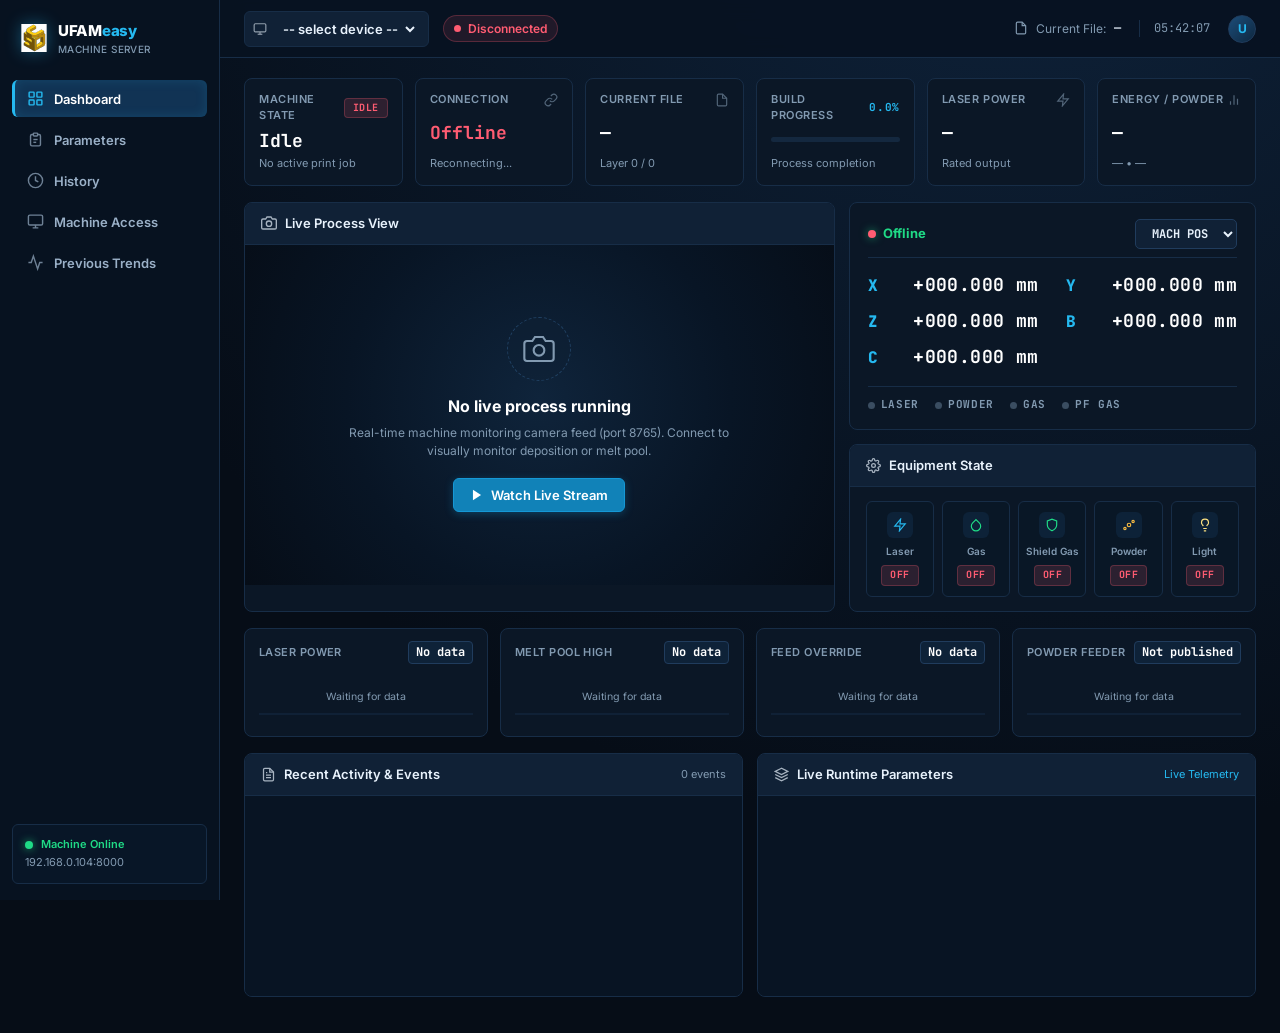
==== commit 0f41179c: "final changes for ui" ====
--- a/ui/index.html
+++ b/ui/index.html
@@ -1318,7 +1318,28 @@
       background: rgba(255,92,114,0.15);
     }
 
-    /* Responsive */
+    /* Mobile Bottom Navigation Bar (Hidden on desktop & tablet) */
+    .mobile-bottom-nav {
+      display: none;
+    }
+
+    /* Mobile Brand Logo in Topbar (Hidden on desktop & tablet) */
+    .mobile-brand-logo {
+      display: none;
+      align-items: center;
+      gap: 8px;
+    }
+    .mobile-brand-logo img {
+      width: 26px;
+      height: 26px;
+      filter: drop-shadow(0 0 6px rgba(37, 185, 240, 0.4));
+    }
+
+    /* ==========================================================================
+       RESPONSIVE BREAKPOINTS
+       ========================================================================== */
+
+    /* LAPTOP / SMALL DESKTOP (1025px - 1200px) */
     @media (max-width: 1200px) {
       .kpi-row { grid-template-columns: repeat(3, minmax(0, 1fr)); }
       .center-grid { grid-template-columns: 1fr; }
@@ -1329,20 +1350,480 @@
       .recordings-layout { grid-template-columns: 1fr; }
     }
 
+    /* TABLET / IPAD (769px - 1024px) */
+    @media (min-width: 769px) and (max-width: 1024px) {
+      .app-shell {
+        grid-template-columns: 82px minmax(0, 1fr);
+      }
+      .sidebar {
+        padding: 16px 6px;
+        align-items: center;
+      }
+      .brand {
+        padding: 4px 0;
+        justify-content: center;
+      }
+      .brand > div {
+        display: none;
+      }
+      .side-nav {
+        width: 100%;
+        gap: 6px;
+      }
+      .side-nav button {
+        flex-direction: column;
+        align-items: center;
+        justify-content: center;
+        padding: 8px 4px;
+        gap: 4px;
+        text-align: center;
+        border-left: 0;
+        border-bottom: 2px solid transparent;
+        border-radius: 6px;
+      }
+      .side-nav button span {
+        font-size: 9.5px;
+        line-height: 1.15;
+        white-space: normal;
+        word-break: break-word;
+        text-align: center;
+        max-width: 72px;
+      }
+      .side-nav button.active {
+        border-left-color: transparent;
+        border-bottom-color: var(--accent);
+      }
+      .side-footer {
+        padding: 8px 4px;
+        text-align: center;
+      }
+      .side-footer .status-row {
+        justify-content: center;
+      }
+      .side-footer .status-row span:last-child {
+        display: none;
+      }
+      #sideMachineIp {
+        display: none;
+      }
+      .topbar {
+        padding: 0 16px;
+      }
+      .topbar-info-item {
+        display: none;
+      }
+      .view-page {
+        padding: 16px;
+      }
+      .kpi-row {
+        grid-template-columns: repeat(3, minmax(0, 1fr));
+        gap: 10px;
+      }
+      .center-grid {
+        grid-template-columns: 1fr;
+      }
+      .telemetry-row {
+        grid-template-columns: repeat(2, minmax(0, 1fr));
+        gap: 10px;
+      }
+      .bottom-grid {
+        grid-template-columns: 1fr;
+      }
+      .diff-grid {
+        grid-template-columns: repeat(2, minmax(0, 1fr));
+      }
+      .trends-grid-lg {
+        grid-template-columns: 1fr;
+      }
+    }
+
+    /* MOBILE PHONES (320px - 768px) */
     @media (max-width: 768px) {
-      .app-shell { grid-template-columns: 1fr; }
+      html, body {
+        overflow-x: hidden;
+        width: 100%;
+        max-width: 100vw;
+      }
+      .app-shell {
+        display: block;
+        width: 100%;
+        min-height: 100vh;
+      }
       .sidebar {
-        position: static;
-        height: auto;
-        flex-direction: row;
-        overflow-x: auto;
-        padding: 10px 14px;
-      }
-      .side-nav { flex-direction: row; }
-      .side-footer { display: none; }
-      .kpi-row { grid-template-columns: repeat(2, minmax(0, 1fr)); }
-      .topbar { padding: 0 14px; }
-      .view-page { padding: 14px; }
+        display: none !important;
+      }
+      .workspace {
+        width: 100%;
+        min-width: 0;
+      }
+
+      /* Mobile Brand in Topbar */
+      .mobile-brand-logo {
+        display: flex;
+      }
+
+      /* Sticky Mobile Bottom Navigation Bar */
+      .mobile-bottom-nav {
+        display: grid;
+        grid-template-columns: repeat(5, 1fr);
+        position: fixed;
+        bottom: 0;
+        left: 0;
+        right: 0;
+        height: calc(56px + env(safe-area-inset-bottom, 0px));
+        padding-bottom: env(safe-area-inset-bottom, 0px);
+        background: rgba(7, 18, 32, 0.98);
+        backdrop-filter: blur(14px);
+        border-top: 1px solid var(--border);
+        box-shadow: 0 -4px 20px rgba(0, 0, 0, 0.45);
+        z-index: 1000;
+      }
+      .mobile-bottom-nav button {
+        display: flex;
+        flex-direction: column;
+        align-items: center;
+        justify-content: center;
+        gap: 3px;
+        background: transparent;
+        border: 0;
+        color: var(--muted);
+        font-size: 10px;
+        font-weight: 600;
+        font-family: var(--font-ui);
+        cursor: pointer;
+        padding: 6px 0;
+        transition: all 0.15s ease;
+        position: relative;
+        -webkit-tap-highlight-color: transparent;
+      }
+      .mobile-bottom-nav button svg {
+        opacity: 0.7;
+        transition: all 0.15s ease;
+      }
+      .mobile-bottom-nav button:active {
+        transform: scale(0.94);
+      }
+      .mobile-bottom-nav button.active {
+        color: var(--accent);
+      }
+      .mobile-bottom-nav button.active svg {
+        opacity: 1;
+        stroke: var(--accent);
+      }
+      .mobile-bottom-nav button.active::before {
+        content: "";
+        position: absolute;
+        top: 0;
+        left: 20%;
+        right: 20%;
+        height: 2px;
+        background: var(--accent);
+        box-shadow: 0 0 8px var(--accent);
+        border-radius: 2px;
+      }
+
+      /* Topbar on Mobile */
+      .topbar {
+        height: 52px;
+        padding: 0 12px;
+        gap: 8px;
+        width: 100%;
+        box-sizing: border-box;
+      }
+      .topbar-left {
+        flex: 1;
+        min-width: 0;
+        gap: 8px;
+      }
+      .device-select-wrap {
+        flex: 1;
+        max-width: 170px;
+        min-width: 100px;
+        padding: 2px 6px;
+      }
+      select#deviceSelect {
+        font-size: 12px;
+        padding: 4px 2px;
+        width: 100%;
+      }
+      .topbar-status-badge {
+        padding: 3px 8px;
+        font-size: 11px;
+        flex-shrink: 0;
+      }
+      .topbar-right {
+        gap: 8px;
+        flex-shrink: 0;
+      }
+      .topbar-info-item {
+        display: none;
+      }
+      .topbar-time {
+        display: none;
+      }
+      .user-avatar {
+        width: 26px;
+        height: 26px;
+        font-size: 11px;
+      }
+
+      /* View Pages on Mobile */
+      .view-page {
+        padding: 12px 12px calc(74px + env(safe-area-inset-bottom, 0px));
+        width: 100%;
+        max-width: 100vw;
+        box-sizing: border-box;
+      }
+
+      /* KPI Cards */
+      .kpi-row {
+        grid-template-columns: repeat(2, minmax(0, 1fr));
+        gap: 8px;
+        margin-bottom: 12px;
+      }
+      .kpi-card {
+        padding: 10px 12px;
+        min-height: 72px;
+      }
+      .kpi-header {
+        font-size: 10px;
+      }
+      .kpi-val {
+        font-size: 15px;
+        margin: 2px 0;
+      }
+      .kpi-sub {
+        font-size: 10px;
+      }
+
+      /* Center Grid (Camera + Machine Pos) */
+      .center-grid {
+        grid-template-columns: 1fr;
+        gap: 12px;
+        margin-bottom: 12px;
+      }
+      .camera-idle-view {
+        min-height: 220px;
+        padding: 20px 14px;
+      }
+      .idle-icon-ring {
+        width: 48px;
+        height: 48px;
+        margin-bottom: 10px;
+      }
+      .idle-title {
+        font-size: 14px;
+      }
+      .idle-desc {
+        font-size: 11px;
+        margin-bottom: 14px;
+      }
+
+      /* 5-Axis Machine Position */
+      .panel-body {
+        padding: 12px 14px;
+      }
+      .pos-5axis-grid {
+        grid-template-columns: 1fr 1fr;
+        column-gap: 12px;
+        row-gap: 8px;
+        margin-bottom: 12px;
+      }
+      .pos-axis-label {
+        font-size: 13px;
+      }
+      .pos-axis-val {
+        font-size: 14px;
+      }
+      .indicators-row {
+        gap: 10px;
+        font-size: 10px;
+        padding-top: 8px;
+      }
+
+      /* Equipment Status Grid */
+      .equip-grid {
+        grid-template-columns: repeat(5, minmax(0, 1fr));
+        gap: 4px;
+      }
+      .equip-item {
+        padding: 6px 2px;
+        gap: 4px;
+      }
+      .equip-icon {
+        width: 22px;
+        height: 22px;
+      }
+      .equip-icon svg {
+        width: 12px;
+        height: 12px;
+      }
+      .equip-name {
+        font-size: 9px;
+      }
+      .status-pill {
+        padding: 1px 4px;
+        font-size: 9px;
+      }
+
+      /* Telemetry Sparklines */
+      .telemetry-row {
+        grid-template-columns: repeat(2, minmax(0, 1fr));
+        gap: 8px;
+        margin-bottom: 12px;
+      }
+      .telemetry-card {
+        padding: 10px 12px;
+      }
+      .telemetry-name {
+        font-size: 10px;
+      }
+      .telemetry-badge {
+        font-size: 11px;
+        padding: 1px 5px;
+      }
+      .telemetry-chart {
+        height: 42px;
+      }
+
+      /* Bottom Grid */
+      .bottom-grid {
+        grid-template-columns: 1fr;
+        gap: 12px;
+      }
+      .events-box {
+        height: 150px;
+        font-size: 11px;
+        padding: 8px 10px;
+      }
+      .live-params-box {
+        height: 160px;
+        padding: 8px 10px;
+      }
+      .live-grid {
+        grid-template-columns: repeat(2, minmax(0, 1fr));
+        gap: 6px;
+      }
+      .live-grid-item {
+        padding: 6px 8px;
+      }
+      .live-grid-item .k {
+        font-size: 9px;
+      }
+      .live-grid-item .v {
+        font-size: 11px;
+      }
+
+      /* Dedicated Subpages Common Headers */
+      .page-header {
+        flex-direction: column;
+        align-items: flex-start;
+        gap: 6px;
+        margin-bottom: 14px;
+        padding-bottom: 10px;
+      }
+      .page-header-text h1 {
+        font-size: 18px;
+      }
+
+      /* Tables & Toolbars */
+      .toolbar {
+        flex-direction: column;
+        align-items: stretch;
+        gap: 8px;
+        padding: 10px 12px;
+      }
+      .search {
+        min-width: 0;
+        max-width: 100%;
+        width: 100%;
+      }
+      select.filter-sel {
+        width: 100%;
+      }
+      .summary {
+        margin-left: 0;
+        text-align: right;
+      }
+      .table-wrap {
+        -webkit-overflow-scrolling: touch;
+      }
+
+      /* Machine Access Subpage */
+      .ip-row {
+        flex-direction: column;
+        align-items: stretch;
+        gap: 10px;
+        padding: 12px;
+      }
+      .ip-input {
+        width: 100%;
+        min-width: 0;
+      }
+      .ip-actions {
+        display: grid;
+        grid-template-columns: 1fr 1fr;
+        gap: 8px;
+        width: 100%;
+      }
+      .ip-actions .action-btn {
+        justify-content: center;
+        padding: 8px 6px;
+        font-size: 12px;
+        white-space: nowrap;
+      }
+      .recordings-layout {
+        grid-template-columns: 1fr;
+      }
+
+      /* Previous Trends Subpage */
+      .diff-grid {
+        grid-template-columns: repeat(2, minmax(0, 1fr));
+        gap: 8px;
+        margin-bottom: 12px;
+      }
+      .diff-card {
+        padding: 10px 12px;
+      }
+      .diff-card .val {
+        font-size: 18px;
+      }
+      .trends-grid-lg {
+        grid-template-columns: 1fr;
+        gap: 12px;
+      }
+      .trend-card-lg .v {
+        font-size: 20px;
+      }
+
+      /* Toast Notification Position */
+      .toast {
+        bottom: calc(68px + env(safe-area-inset-bottom, 0px));
+        right: 14px;
+        left: 14px;
+        max-width: calc(100% - 28px);
+        box-sizing: border-box;
+      }
+    }
+
+    /* EXTRA COMPACT MOBILE (<= 380px, e.g. iPhone SE) */
+    @media (max-width: 380px) {
+      .pos-5axis-grid {
+        grid-template-columns: 1fr;
+        row-gap: 6px;
+      }
+      .equip-grid {
+        grid-template-columns: repeat(3, minmax(0, 1fr));
+      }
+      .ip-actions {
+        grid-template-columns: 1fr;
+      }
+      .topbar-left {
+        gap: 4px;
+      }
+      .device-select-wrap {
+        max-width: 130px;
+      }
     }
   </style>
 </head>
@@ -1396,6 +1877,9 @@
     <!-- TOPBAR -->
     <header class="topbar">
       <div class="topbar-left">
+        <div class="mobile-brand-logo" title="UFAMeasy Machine Server">
+          <img src="/static/Unnati.svg" alt="UFAMeasy">
+        </div>
         <div class="device-select-wrap">
           <svg width="14" height="14" fill="none" stroke="currentColor" stroke-width="2" viewBox="0 0 24 24"><rect x="2" y="3" width="20" height="14" rx="2"/><line x1="8" y1="21" x2="16" y2="21"/><line x1="12" y1="17" x2="12" y2="21"/></svg>
           <select id="deviceSelect">
@@ -1911,6 +2395,30 @@
   </div>
 </div>
 
+<!-- MOBILE BOTTOM NAVIGATION (Active on mobile viewports) -->
+<nav class="mobile-bottom-nav" id="mobileBottomNav" aria-label="Mobile Navigation">
+  <button class="active" data-view="overview" type="button" onclick="switchTab('overview')">
+    <svg width="18" height="18" fill="none" stroke="currentColor" stroke-width="2" viewBox="0 0 24 24"><rect x="3" y="3" width="7" height="7" rx="1"/><rect x="14" y="3" width="7" height="7" rx="1"/><rect x="3" y="14" width="7" height="7" rx="1"/><rect x="14" y="14" width="7" height="7" rx="1"/></svg>
+    <span>Dashboard</span>
+  </button>
+  <button data-view="params" type="button" onclick="switchTab('params')">
+    <svg width="18" height="18" fill="none" stroke="currentColor" stroke-width="2" viewBox="0 0 24 24"><path d="M9 5H7a2 2 0 0 0-2 2v12a2 2 0 0 0 2 2h10a2 2 0 0 0 2-2V7a2 2 0 0 0-2-2h-2"/><rect x="9" y="3" width="6" height="4" rx="1"/><line x1="9" y1="12" x2="15" y2="12"/><line x1="9" y1="16" x2="13" y2="16"/></svg>
+    <span>Params</span>
+  </button>
+  <button data-view="history" type="button" onclick="switchTab('history')">
+    <svg width="18" height="18" fill="none" stroke="currentColor" stroke-width="2" viewBox="0 0 24 24"><circle cx="12" cy="12" r="10"/><polyline points="12 6 12 12 16 14"/></svg>
+    <span>History</span>
+  </button>
+  <button data-view="machineAccess" type="button" onclick="switchTab('machineAccess')">
+    <svg width="18" height="18" fill="none" stroke="currentColor" stroke-width="2" viewBox="0 0 24 24"><rect x="2" y="3" width="20" height="14" rx="2"/><path d="M8 21h8M12 17v4"/></svg>
+    <span>Access</span>
+  </button>
+  <button data-view="trends" type="button" onclick="switchTab('trends')">
+    <svg width="18" height="18" fill="none" stroke="currentColor" stroke-width="2" viewBox="0 0 24 24"><polyline points="22 12 18 12 15 21 9 3 6 12 2 12"/></svg>
+    <span>Trends</span>
+  </button>
+</nav>
+
 <div id="toast" class="toast" role="status" aria-live="polite"></div>
 
 <script>
@@ -2041,9 +2549,8 @@
       targetEl.style.display = 'block';
     }
 
-    document.querySelectorAll('.side-nav button').forEach(btn => btn.classList.remove('active'));
-    const activeBtn = document.querySelector(`.side-nav button[data-view="${name}"]`);
-    if (activeBtn) activeBtn.classList.add('active');
+    document.querySelectorAll('.side-nav button, .mobile-bottom-nav button').forEach(btn => btn.classList.remove('active'));
+    document.querySelectorAll(`.side-nav button[data-view="${name}"], .mobile-bottom-nav button[data-view="${name}"]`).forEach(btn => btn.classList.add('active'));
 
     if (name === 'trends') {
       renderPreviousTrends();
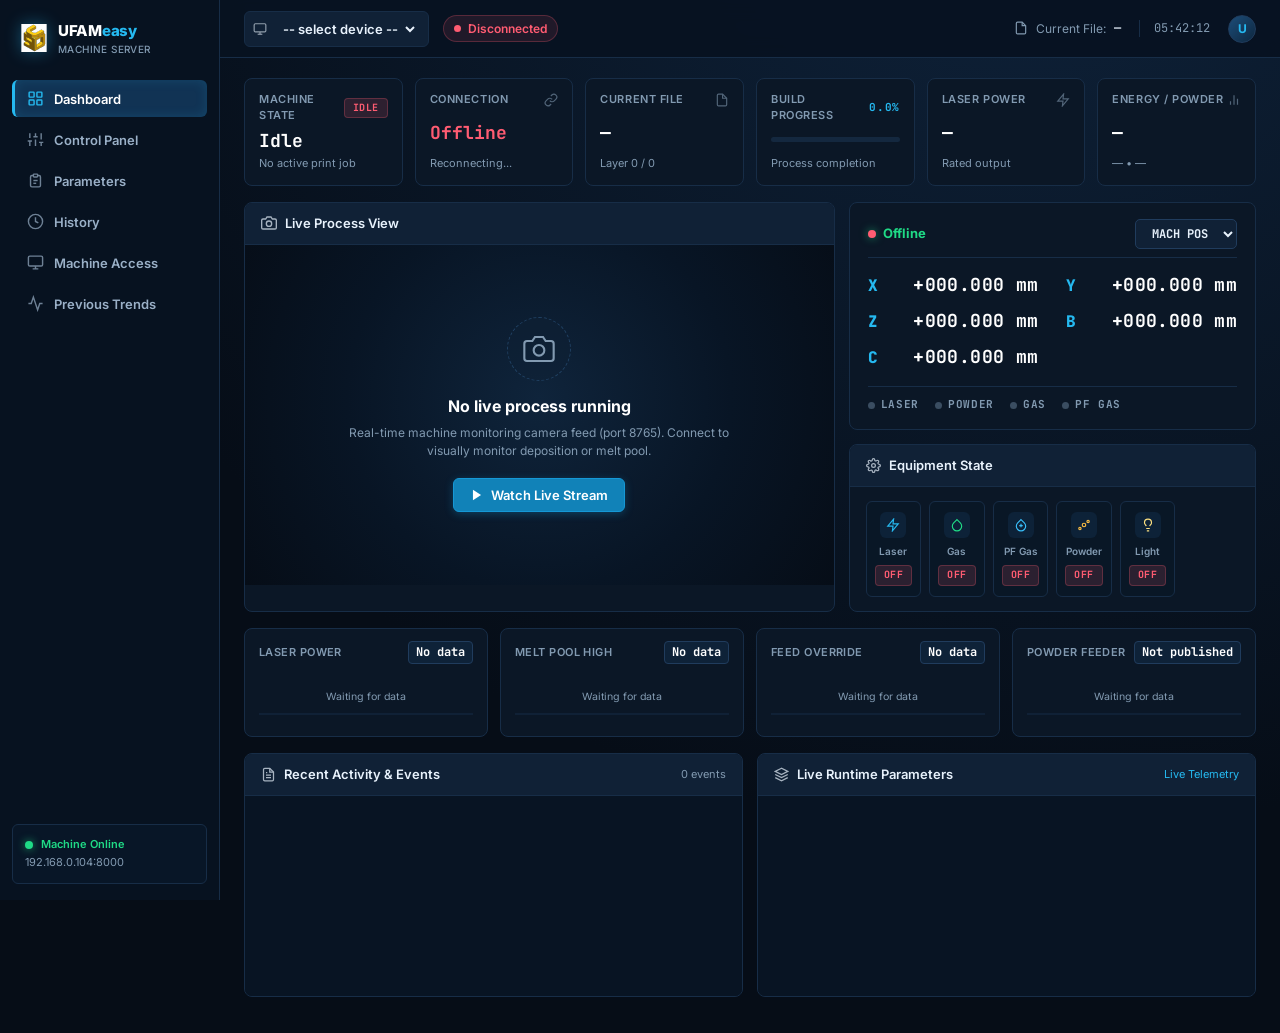
==== commit b244ede3: "feat: enhance mobile responsiveness with new bottom navigation and brand logo" ====
--- a/ui/index.html
+++ b/ui/index.html
@@ -573,7 +573,8 @@
       overflow: hidden;
     }
 
-    .camera-frame img {
+    .camera-frame img,
+    .camera-frame iframe {
       width: 100%;
       height: 100%;
       object-fit: contain;
@@ -624,8 +625,11 @@
       background: #000 !important;
     }
     .camera-card.is-fullscreen .camera-frame img,
+    .camera-card.is-fullscreen .camera-frame iframe,
     .camera-card:fullscreen .camera-frame img,
-    .camera-card:-webkit-full-screen .camera-frame img {
+    .camera-card:fullscreen .camera-frame iframe,
+    .camera-card:-webkit-full-screen .camera-frame img,
+    .camera-card:-webkit-full-screen .camera-frame iframe {
       width: 100% !important;
       height: 100% !important;
       object-fit: contain !important;
@@ -783,7 +787,7 @@
     /* Key Equipment Status Grid */
     .equip-grid {
       display: grid;
-      grid-template-columns: repeat(5, minmax(0, 1fr));
+      grid-template-columns: repeat(6, minmax(0, 1fr));
       gap: 8px;
     }
 
@@ -1103,13 +1107,11 @@
       border: 1px solid var(--border);
       border-radius: 8px;
       padding: 14px 18px;
-      cursor: pointer;
-      transition: all 0.15s;
+      transition: border-color 0.15s;
     }
 
     .session-item:hover {
       border-color: var(--accent);
-      background: #0e2034;
     }
 
     .session-header {
@@ -1131,7 +1133,108 @@
       gap: 16px;
       color: var(--muted);
       font-size: 12px;
-    }
+      flex-wrap: wrap;
+    }
+
+    .session-view-btn {
+      margin-top: 10px;
+      padding: 5px 14px;
+      font-size: 12px;
+      font-weight: 600;
+      border-radius: 6px;
+      border: 1px solid var(--accent);
+      background: transparent;
+      color: var(--accent);
+      cursor: pointer;
+      transition: background 0.15s, color 0.15s;
+      font-family: var(--font-sans);
+    }
+    .session-view-btn:hover {
+      background: var(--accent);
+      color: #000;
+    }
+    .session-view-btn.active {
+      background: var(--accent);
+      color: #000;
+    }
+
+    /* History inline params panel */
+    .hist-params-panel {
+      display: none;
+      margin-top: 16px;
+      background: #07192b;
+      border: 1px solid var(--accent);
+      border-radius: 10px;
+      overflow: hidden;
+      animation: fadeSlideIn 0.2s ease;
+    }
+    .hist-params-panel.visible { display: block; }
+    @keyframes fadeSlideIn {
+      from { opacity: 0; transform: translateY(-6px); }
+      to   { opacity: 1; transform: translateY(0); }
+    }
+    .hist-panel-head {
+      display: flex;
+      align-items: center;
+      justify-content: space-between;
+      padding: 12px 18px;
+      border-bottom: 1px solid var(--border);
+      background: #0b2033;
+    }
+    .hist-panel-title {
+      font-size: 13px;
+      font-weight: 700;
+      color: var(--accent);
+      display: flex;
+      align-items: center;
+      gap: 8px;
+    }
+    .hist-panel-close {
+      background: none;
+      border: none;
+      color: var(--muted);
+      font-size: 18px;
+      cursor: pointer;
+      line-height: 1;
+      padding: 2px 6px;
+      border-radius: 4px;
+      transition: color 0.15s;
+    }
+    .hist-panel-close:hover { color: #fff; }
+    .hist-panel-body {
+      padding: 12px 0;
+      max-height: 420px;
+      overflow-y: auto;
+    }
+    .hist-panel-table {
+      width: 100%;
+      border-collapse: collapse;
+      font-size: 12px;
+    }
+    .hist-panel-table th {
+      padding: 6px 14px;
+      text-align: left;
+      color: var(--muted);
+      font-weight: 600;
+      font-size: 11px;
+      border-bottom: 1px solid var(--border);
+      text-transform: uppercase;
+      letter-spacing: .04em;
+      position: sticky;
+      top: 0;
+      background: #07192b;
+      z-index: 1;
+    }
+    .hist-panel-table td {
+      padding: 5px 14px;
+      border-bottom: 1px solid #0d2438;
+      color: #c9d8e8;
+    }
+    .hist-panel-table tr:hover td { background: #0e2034; }
+    .hist-panel-table .hpt-id  { font-family: var(--font-mono); color: var(--accent); font-size: 11px; }
+    .hist-panel-table .hpt-val { font-family: var(--font-mono); font-weight: 700; color: #fff; }
+    .hist-panel-table .hpt-slice { font-family: var(--font-mono); color: var(--muted); font-size: 11px; }
+    .hist-panel-empty { padding: 24px; text-align: center; color: var(--muted); font-size: 13px; }
 
     /* Machine Access IP Row & Controls */
     .ip-row {
@@ -1318,6 +1421,124 @@
       background: rgba(255,92,114,0.15);
     }
 
+    /* Control Panel Page Styles */
+    .control-grid {
+      display: grid;
+      grid-template-columns: 1fr 1fr;
+      gap: 16px;
+      margin-bottom: 16px;
+    }
+    @media (max-width: 900px) {
+      .control-grid {
+        grid-template-columns: 1fr;
+      }
+    }
+    .cp-dropzone {
+      border: 2px dashed var(--border-light);
+      border-radius: 8px;
+      padding: 24px 16px;
+      text-align: center;
+      background: rgba(11, 23, 38, 0.5);
+      cursor: pointer;
+      transition: all 0.2s ease;
+      display: flex;
+      flex-direction: column;
+      align-items: center;
+      justify-content: center;
+      gap: 10px;
+    }
+    .cp-dropzone:hover, .cp-dropzone.dragover {
+      border-color: var(--accent);
+      background: rgba(37, 185, 240, 0.08);
+    }
+    .cp-dropzone-icon {
+      width: 44px;
+      height: 44px;
+      border-radius: 50%;
+      background: var(--panel2);
+      display: flex;
+      align-items: center;
+      justify-content: center;
+      color: var(--accent);
+    }
+    .cp-meta-grid {
+      display: grid;
+      grid-template-columns: repeat(2, minmax(0, 1fr));
+      gap: 10px;
+      margin-top: 14px;
+      font-family: var(--font-mono);
+    }
+    .cp-meta-item {
+      background: var(--panel2);
+      border: 1px solid var(--border);
+      border-radius: 6px;
+      padding: 10px 12px;
+    }
+    .cp-meta-item .lbl {
+      font-size: 10px;
+      color: var(--muted);
+      text-transform: uppercase;
+      letter-spacing: 0.05em;
+      margin-bottom: 3px;
+    }
+    .cp-meta-item .val {
+      font-size: 13px;
+      font-weight: 700;
+      color: #fff;
+    }
+    .cp-actions-bar {
+      display: flex;
+      align-items: center;
+      gap: 10px;
+      flex-wrap: wrap;
+      margin-top: 18px;
+    }
+    .cp-btn {
+      padding: 10px 18px;
+      border-radius: 6px;
+      font-size: 13px;
+      font-weight: 700;
+      font-family: var(--font-ui);
+      border: 0;
+      cursor: pointer;
+      display: inline-flex;
+      align-items: center;
+      gap: 8px;
+      transition: all 0.15s ease;
+    }
+    .cp-btn:disabled {
+      opacity: 0.35;
+      cursor: not-allowed;
+      filter: grayscale(1);
+    }
+    .cp-btn-start { background: var(--green); color: #000; }
+    .cp-btn-start:hover:not(:disabled) { background: #26f296; transform: translateY(-1px); }
+    .cp-btn-pause { background: var(--yellow); color: #000; }
+    .cp-btn-pause:hover:not(:disabled) { background: #ffd066; transform: translateY(-1px); }
+    .cp-btn-resume { background: var(--accent); color: #000; }
+    .cp-btn-resume:hover:not(:disabled) { background: #45c5f3; transform: translateY(-1px); }
+    .cp-btn-abort { background: var(--red); color: #fff; }
+    .cp-btn-abort:hover:not(:disabled) { background: #ff7588; transform: translateY(-1px); }
+    .cp-btn-reset { background: var(--panel2); color: var(--text); border: 1px solid var(--border-light); }
+    .cp-btn-reset:hover:not(:disabled) { background: var(--border-light); }
+    .cp-progress-wrap {
+      margin-top: 16px;
+    }
+    .cp-cmd-badge {
+      display: inline-block;
+      font-family: var(--font-mono);
+      font-size: 12px;
+      color: var(--accent);
+      background: #081627;
+      border: 1px solid var(--border);
+      border-radius: 4px;
+      padding: 5px 12px;
+      max-width: 100%;
+      overflow: hidden;
+      text-overflow: ellipsis;
+      white-space: nowrap;
+    }
+
     /* Mobile Bottom Navigation Bar (Hidden on desktop & tablet) */
     .mobile-bottom-nav {
       display: none;
@@ -1643,7 +1864,7 @@
 
       /* Equipment Status Grid */
       .equip-grid {
-        grid-template-columns: repeat(5, minmax(0, 1fr));
+        grid-template-columns: repeat(6, minmax(0, 1fr));
         gap: 4px;
       }
       .equip-item {
@@ -1844,6 +2065,10 @@
       <button class="active" data-view="overview" type="button" onclick="switchTab('overview')">
         <svg width="17" height="17" fill="none" stroke="currentColor" stroke-width="2" viewBox="0 0 24 24"><rect x="3" y="3" width="7" height="7" rx="1"/><rect x="14" y="3" width="7" height="7" rx="1"/><rect x="3" y="14" width="7" height="7" rx="1"/><rect x="14" y="14" width="7" height="7" rx="1"/></svg>
         <span>Dashboard</span>
+      </button>
+      <button data-view="controlPanel" type="button" onclick="switchTab('controlPanel')">
+        <svg width="17" height="17" fill="none" stroke="currentColor" stroke-width="2" viewBox="0 0 24 24"><path d="M4 21v-7m0-4V3m8 18v-9m0-4V3m8 18v-5m0-4V3M1 14h6m2-6h6m2 8h6"/></svg>
+        <span>Control Panel</span>
       </button>
       <button data-view="params" type="button" onclick="switchTab('params')">
         <svg width="17" height="17" fill="none" stroke="currentColor" stroke-width="2" viewBox="0 0 24 24"><path d="M9 5H7a2 2 0 0 0-2 2v12a2 2 0 0 0 2 2h10a2 2 0 0 0 2-2V7a2 2 0 0 0-2-2h-2"/><rect x="9" y="3" width="6" height="4" rx="1"/><line x1="9" y1="12" x2="15" y2="12"/><line x1="9" y1="16" x2="13" y2="16"/></svg>
@@ -2011,6 +2236,7 @@
           <div id="cameraExpanded" style="display:none;">
             <div class="camera-frame">
               <img id="cameraFeed" alt="Live machine camera feed" style="display:none;">
+              <iframe id="cameraWebRtc" title="Live machine camera stream" allow="autoplay; fullscreen" style="display:none;border:0;"></iframe>
               <div id="cameraPlaceholder" class="camera-placeholder">Connecting to live feed stream&hellip;</div>
               <button class="cam-overlay-btn" id="camOverlayFsBtn" type="button" title="Maximize Live Stream">
                 <svg id="camOverlayFsIcon" width="13" height="13" viewBox="0 0 24 24" fill="none" stroke="currentColor" stroke-width="2">
@@ -2118,13 +2344,14 @@
                   <div class="equip-name">Gas</div>
                   <div id="rtGas"><span class="status-pill off">OFF</span></div>
                 </div>
-                <!-- Shield Gas -->
+
+                <!-- PF Gas -->
                 <div class="equip-item">
-                  <div class="equip-icon" style="color:var(--green);">
-                    <svg width="14" height="14" fill="none" stroke="currentColor" stroke-width="2" viewBox="0 0 24 24"><path d="M12 22s8-4 8-10V5l-8-3-8 3v7c0 6 8 10 8 10z"/></svg>
+                  <div class="equip-icon" style="color:#38bdf8;">
+                    <svg width="14" height="14" fill="none" stroke="currentColor" stroke-width="2" viewBox="0 0 24 24"><path d="M12 2.69l5.66 5.66a8 8 0 1 1-11.31 0z"/><line x1="12" y1="10" x2="12" y2="16"/><line x1="9" y1="13" x2="15" y2="13"/></svg>
                   </div>
-                  <div class="equip-name">Shield Gas</div>
-                  <div id="rtShieldingGas"><span class="status-pill off">OFF</span></div>
+                  <div class="equip-name">PF Gas</div>
+                  <div id="rtPfGas"><span class="status-pill off">OFF</span></div>
                 </div>
                 <!-- Powder -->
                 <div class="equip-item">
@@ -2219,6 +2446,157 @@
       </div>
     </main>
 
+    <!-- PAGE: CONTROL PANEL -->
+    <main class="view-page" id="view-controlPanel">
+      <div class="page-header">
+        <div class="page-header-text">
+          <div class="eyebrow">Machine Operation</div>
+          <h1>Control Panel</h1>
+          <p>Load G-code files, inspect toolpaths, and operate print jobs directly from the dashboard</p>
+        </div>
+        <div style="display:flex;align-items:center;gap:12px;">
+          <button class="action-btn" id="cpLoadSampleBtn" type="button" title="Load bundled sample test file">
+            <svg width="13" height="13" fill="none" stroke="currentColor" stroke-width="2" viewBox="0 0 24 24"><polygon points="13 2 3 14 12 14 11 22 21 10 12 10 13 2"/></svg>
+            <span>Load Sample (pf_gas_test.nc)</span>
+          </button>
+        </div>
+      </div>
+
+      <div class="control-grid">
+        <!-- Card 1: G-Code File Loader -->
+        <div class="panel-card">
+          <div class="card-head">
+            <div class="card-title">
+              <svg width="16" height="16" fill="none" stroke="currentColor" stroke-width="2" viewBox="0 0 24 24"><path d="M14 2H6a2 2 0 0 0-2 2v16a2 2 0 0 0 2 2h12a2 2 0 0 0 2-2V8z"/><polyline points="14 2 14 8 20 8"/><line x1="12" y1="18" x2="12" y2="12"/><line x1="9" y1="15" x2="15" y2="15"/></svg>
+              <span>G-Code File Source</span>
+            </div>
+            <span id="cpUploadStatus" style="font-size:11px;color:var(--muted);">No file loaded</span>
+          </div>
+          <div class="panel-body">
+            <!-- Dropzone -->
+            <div id="cpDropzone" class="cp-dropzone">
+              <input type="file" id="cpFileInput" accept=".gcode,.nc,.txt,.tap" style="display:none;">
+              <div class="cp-dropzone-icon">
+                <svg width="22" height="22" fill="none" stroke="currentColor" stroke-width="2" viewBox="0 0 24 24"><path d="M21 15v4a2 2 0 0 1-2 2H5a2 2 0 0 1-2-2v-4"/><polyline points="17 8 12 3 7 8"/><line x1="12" y1="3" x2="12" y2="15"/></svg>
+              </div>
+              <div style="font-weight:700;font-size:13px;color:#fff;">Drag & drop G-code file here</div>
+              <div style="font-size:11px;color:var(--muted);">or click to browse from your computer (.gcode, .nc)</div>
+            </div>
+
+            <!-- Pre-flight Metadata -->
+            <div class="cp-meta-grid">
+              <div class="cp-meta-item">
+                <div class="lbl">Active File</div>
+                <div class="val" id="cpFileName" style="color:var(--accent);word-break:break-all;">&mdash;</div>
+              </div>
+              <div class="cp-meta-item">
+                <div class="lbl">File Size</div>
+                <div class="val" id="cpFileSize">&mdash;</div>
+              </div>
+              <div class="cp-meta-item">
+                <div class="lbl">Total Lines</div>
+                <div class="val" id="cpTotalLines">&mdash;</div>
+              </div>
+              <div class="cp-meta-item">
+                <div class="lbl">Est. Runtime</div>
+                <div class="val" id="cpEstDuration" style="color:var(--green);">&mdash;</div>
+              </div>
+            </div>
+          </div>
+        </div>
+
+        <!-- Card 2: Job Execution & Telemetry -->
+        <div class="panel-card">
+          <div class="card-head">
+            <div class="card-title">
+              <svg width="16" height="16" fill="none" stroke="currentColor" stroke-width="2" viewBox="0 0 24 24"><polygon points="5 3 19 12 5 21 5 3"/></svg>
+              <span>Job Execution</span>
+            </div>
+            <span id="cpJobBadge"><span class="status-pill off">IDLE</span></span>
+          </div>
+          <div class="panel-body">
+            <!-- Progress Head -->
+            <div style="display:flex;justify-content:space-between;align-items:baseline;margin-bottom:8px;">
+              <div>
+                <span id="cpLineCounter" style="font-family:var(--font-mono);font-size:14px;font-weight:700;color:#fff;">Line 0 / 0</span>
+                <span id="cpElapsedText" style="font-size:11px;color:var(--muted);margin-left:12px;">Elapsed: 00:00:00</span>
+              </div>
+              <span id="cpProgressPct" style="font-family:var(--font-mono);font-size:22px;font-weight:800;color:var(--accent);">0.0%</span>
+            </div>
+
+            <!-- Progress Bar -->
+            <div class="kpi-bar-wrap" style="height:10px;">
+              <div id="cpProgressBar" class="kpi-bar-fill" style="width:0%;"></div>
+            </div>
+
+            <!-- Active G-Code line -->
+            <div style="margin-top:14px;">
+              <div style="font-size:10px;text-transform:uppercase;color:var(--muted);letter-spacing:0.05em;margin-bottom:4px;">Executing Command:</div>
+              <div id="cpCurrentCmd" class="cp-cmd-badge">Idle</div>
+            </div>
+
+            <!-- Controls Toolbar -->
+            <div class="cp-actions-bar">
+              <button id="cpStartBtn" class="cp-btn cp-btn-start" type="button" disabled>
+                <svg width="14" height="14" fill="currentColor" viewBox="0 0 24 24"><polygon points="5 3 19 12 5 21 5 3"/></svg>
+                <span>Start</span>
+              </button>
+              <button id="cpPauseBtn" class="cp-btn cp-btn-pause" type="button" disabled>
+                <svg width="14" height="14" fill="currentColor" viewBox="0 0 24 24"><rect x="6" y="4" width="4" height="16"/><rect x="14" y="4" width="4" height="16"/></svg>
+                <span>Pause</span>
+              </button>
+              <button id="cpResumeBtn" class="cp-btn cp-btn-resume" type="button" disabled style="display:none;">
+                <svg width="14" height="14" fill="currentColor" viewBox="0 0 24 24"><polygon points="5 3 19 12 5 21 5 3"/></svg>
+                <span>Resume</span>
+              </button>
+              <button id="cpAbortBtn" class="cp-btn cp-btn-abort" type="button" disabled>
+                <svg width="14" height="14" fill="currentColor" viewBox="0 0 24 24"><rect x="4" y="4" width="16" height="16" rx="2"/></svg>
+                <span>Abort</span>
+              </button>
+              <button id="cpResetBtn" class="cp-btn cp-btn-reset" type="button" disabled>
+                <svg width="14" height="14" fill="none" stroke="currentColor" stroke-width="2" viewBox="0 0 24 24"><polyline points="23 4 23 10 17 10"/><path d="M20.49 15a9 9 0 1 1-2.12-9.36L23 10"/></svg>
+                <span>Reset</span>
+              </button>
+            </div>
+          </div>
+        </div>
+      </div>
+
+      <!-- Dashboard Job Activity Log -->
+      <div class="panel-card" style="margin-bottom:20px;">
+        <div class="card-head" style="justify-content:space-between;">
+          <div class="card-title">
+            <svg width="15" height="15" fill="none" stroke="currentColor" stroke-width="2" viewBox="0 0 24 24"><rect x="2" y="3" width="20" height="14" rx="2"/><path d="M8 21h8M12 17v4"/></svg>
+            <span>Dashboard Activity Log</span>
+          </div>
+          <div style="display:flex;align-items:center;gap:10px;">
+            <span id="dashboardActivityBadge" style="font-size:10px;text-transform:uppercase;color:var(--muted);letter-spacing:0.06em;">Waiting for events...</span>
+            <button class="action-btn" type="button" id="clearActivityLogBtn" title="Clear log" style="padding:3px 10px;font-size:11px;">Clear</button>
+          </div>
+        </div>
+        <div class="panel-body" style="padding:0;">
+          <div id="dashboardActivityLog" style="max-height:240px;overflow-y:auto;padding:12px 18px;display:flex;flex-direction:column;gap:8px;">
+            <div style="color:var(--muted);font-size:12px;font-style:italic;" id="dashActivityEmpty">No dashboard activity yet. Load or operate a job from the Control Panel to see events here.</div>
+          </div>
+        </div>
+      </div>
+
+      <!-- Docking Area for Manual Jogging in Next Phase -->
+      <div class="panel-card" style="opacity:0.85;margin-bottom:20px;">
+        <div class="card-head">
+          <div class="card-title">
+            <svg width="15" height="15" fill="none" stroke="currentColor" stroke-width="2" viewBox="0 0 24 24"><circle cx="12" cy="12" r="10"/><polygon points="16.24 7.76 14.12 14.12 7.76 16.24 9.88 9.88 16.24 7.76"/></svg>
+            <span>Manual 5-Axis Motion & Jogging</span>
+          </div>
+          <span style="font-size:10px;text-transform:uppercase;color:var(--accent);letter-spacing:0.06em;font-weight:700;">Phase 2 Module</span>
+        </div>
+        <div class="panel-body" style="padding:16px 20px;color:var(--muted);font-size:12px;display:flex;align-items:center;justify-content:space-between;flex-wrap:wrap;gap:10px;">
+          <div>5-Axis Directional Jogpad (X, Y, Z, B, C), Feedrate Spinboxes, and MDI Single-Line G-code Console will dock directly here.</div>
+          <span class="status-pill off">READY FOR INTEGRATION</span>
+        </div>
+      </div>
+    </main>
+
     <!-- PAGE 2: PARAMETERS -->
     <main class="view-page" id="view-params">
       <div class="page-header">
@@ -2252,12 +2630,26 @@
         <div class="page-header-text">
           <div class="eyebrow">Session Logs</div>
           <h1>Session History</h1>
-          <p>Select a recorded machine session to inspect replay parameters and telemetry</p>
+          <p>Past run files — click <strong>View Params</strong> on any session to inspect its recorded parameters</p>
         </div>
       </div>
 
       <div id="sessionList" class="session-list">
         <div class="empty visible">Select a device to view recorded session history.</div>
+      </div>
+
+      <!-- Inline session params panel (shown below the selected session card) -->
+      <div id="histParamsPanel" class="hist-params-panel">
+        <div class="hist-panel-head">
+          <div class="hist-panel-title">
+            <svg width="14" height="14" fill="none" stroke="currentColor" stroke-width="2" viewBox="0 0 24 24"><path d="M9 5H7a2 2 0 0 0-2 2v12a2 2 0 0 0 2 2h10a2 2 0 0 0 2-2V7a2 2 0 0 0-2-2h-2"/><rect x="9" y="3" width="6" height="4" rx="1"/></svg>
+            <span id="histPanelTitle">Session Parameters</span>
+          </div>
+          <button class="hist-panel-close" id="histPanelClose" title="Close">&times;</button>
+        </div>
+        <div class="hist-panel-body">
+          <div id="histPanelContent"></div>
+        </div>
       </div>
     </main>
 
@@ -2401,6 +2793,10 @@
     <svg width="18" height="18" fill="none" stroke="currentColor" stroke-width="2" viewBox="0 0 24 24"><rect x="3" y="3" width="7" height="7" rx="1"/><rect x="14" y="3" width="7" height="7" rx="1"/><rect x="3" y="14" width="7" height="7" rx="1"/><rect x="14" y="14" width="7" height="7" rx="1"/></svg>
     <span>Dashboard</span>
   </button>
+  <button data-view="controlPanel" type="button" onclick="switchTab('controlPanel')">
+    <svg width="18" height="18" fill="none" stroke="currentColor" stroke-width="2" viewBox="0 0 24 24"><path d="M4 21v-7m0-4V3m8 18v-9m0-4V3m8 18v-5m0-4V3M1 14h6m2-6h6m2 8h6"/></svg>
+    <span>Control</span>
+  </button>
   <button data-view="params" type="button" onclick="switchTab('params')">
     <svg width="18" height="18" fill="none" stroke="currentColor" stroke-width="2" viewBox="0 0 24 24"><path d="M9 5H7a2 2 0 0 0-2 2v12a2 2 0 0 0 2 2h10a2 2 0 0 0 2-2V7a2 2 0 0 0-2-2h-2"/><rect x="9" y="3" width="6" height="4" rx="1"/><line x1="9" y1="12" x2="15" y2="12"/><line x1="9" y1="16" x2="13" y2="16"/></svg>
     <span>Params</span>
@@ -2421,6 +2817,91 @@
 
 <div id="toast" class="toast" role="status" aria-live="polite"></div>
 
+<!-- IP Prompt Modal (shown when Live Stream is clicked with no IP) -->
+<div id="ipPromptOverlay" style="
+  display:none;position:fixed;inset:0;z-index:9999;
+  background:rgba(0,5,15,0.75);backdrop-filter:blur(4px);
+  align-items:center;justify-content:center;
+">
+  <div id="ipPromptBox" style="
+    background:linear-gradient(145deg,#0b1e30,#061525);
+    border:1px solid var(--accent);border-radius:14px;
+    padding:32px 30px 26px;width:380px;max-width:92vw;
+    box-shadow:0 24px 64px rgba(0,0,0,0.6),0 0 0 1px rgba(37,185,240,0.15);
+    animation:ipModalIn .22s cubic-bezier(.22,1,.36,1);
+  ">
+    <style>
+      @keyframes ipModalIn {
+        from { opacity:0; transform:scale(.93) translateY(-10px); }
+        to   { opacity:1; transform:scale(1) translateY(0); }
+      }
+      #ipPromptBox .ipm-title {
+        font-size:17px;font-weight:700;color:#fff;
+        margin-bottom:6px;display:flex;align-items:center;gap:10px;
+      }
+      #ipPromptBox .ipm-sub {
+        font-size:12px;color:var(--muted);margin-bottom:22px;line-height:1.5;
+      }
+      #ipPromptBox .ipm-label {
+        font-size:11px;font-weight:600;color:var(--muted);
+        text-transform:uppercase;letter-spacing:.06em;margin-bottom:7px;
+        display:block;
+      }
+      #ipPromptInput {
+        width:100%;box-sizing:border-box;
+        background:#07192b;border:1.5px solid var(--border);
+        border-radius:8px;padding:10px 14px;
+        font-size:14px;font-family:var(--font-mono);color:#fff;
+        outline:none;transition:border-color .15s;
+        letter-spacing:.04em;
+      }
+      #ipPromptInput:focus { border-color:var(--accent); }
+      #ipPromptInput::placeholder { color:#3a5570; }
+      .ipm-hint {
+        font-size:11px;color:var(--muted);margin-top:7px;
+      }
+      .ipm-btns {
+        display:flex;gap:10px;margin-top:22px;
+      }
+      #ipPromptStart {
+        flex:1;padding:10px 0;
+        background:var(--accent);color:#000;
+        border:none;border-radius:8px;
+        font-size:13px;font-weight:700;cursor:pointer;
+        transition:opacity .15s;
+        display:flex;align-items:center;justify-content:center;gap:7px;
+      }
+      #ipPromptStart:hover { opacity:.87; }
+      #ipPromptCancel {
+        padding:10px 18px;
+        background:transparent;color:var(--muted);
+        border:1px solid var(--border);border-radius:8px;
+        font-size:13px;font-weight:600;cursor:pointer;
+        transition:border-color .15s,color .15s;
+      }
+      #ipPromptCancel:hover { border-color:#fff;color:#fff; }
+    </style>
+
+    <div class="ipm-title">
+      <svg width="18" height="18" fill="none" stroke="var(--accent)" stroke-width="2" viewBox="0 0 24 24"><path d="M23 19a2 2 0 0 1-2 2H3a2 2 0 0 1-2-2V8a2 2 0 0 1 2-2h4l2-3h6l2 3h4a2 2 0 0 1 2 2z"/><circle cx="12" cy="13" r="4"/></svg>
+      Enter Machine IP
+    </div>
+    <div class="ipm-sub">Provide the machine's IP address to start the live camera stream (port 8765).</div>
+
+    <label class="ipm-label" for="ipPromptInput">Machine IP Address</label>
+    <input id="ipPromptInput" type="text" placeholder="e.g. 192.168.0.104" autocomplete="off" spellcheck="false">
+    <div class="ipm-hint">This will be saved for the selected device.</div>
+
+    <div class="ipm-btns">
+      <button id="ipPromptStart" type="button">
+        <svg width="13" height="13" fill="currentColor" viewBox="0 0 24 24"><polygon points="5 3 19 12 5 21 5 3"/></svg>
+        Start Live Stream
+      </button>
+      <button id="ipPromptCancel" type="button">Cancel</button>
+    </div>
+  </div>
+</div>
+
 <script>
   // DOM References
   const tableBody = document.getElementById("tableBody");
@@ -2457,6 +2938,7 @@
 
   // Camera DOM
   const cameraFeed = document.getElementById("cameraFeed");
+  const cameraWebRtc = document.getElementById("cameraWebRtc");
   const cameraPlaceholder = document.getElementById("cameraPlaceholder");
   const cameraStatus = document.getElementById("cameraStatus");
   const cameraLiveBtn = document.getElementById("cameraLiveBtn");
@@ -2486,7 +2968,7 @@
   const progressPct = document.getElementById("progressPct");
   const rtLayerText = document.getElementById("rtLayerText");
   const rtGas = document.getElementById("rtGas");
-  const rtShieldingGas = document.getElementById("rtShieldingGas");
+  const rtPfGas = document.getElementById("rtPfGas");
   const rtLaser = document.getElementById("rtLaser");
   const rtPowder = document.getElementById("rtPowder");
   const rtLight = document.getElementById("rtLight");
@@ -2501,6 +2983,28 @@
   const kpiConnSub = document.getElementById("kpiConnSub");
   const topbarClock = document.getElementById("topbarClock");
 
+  // Control Panel DOM
+  const cpDropzone = document.getElementById("cpDropzone");
+  const cpFileInput = document.getElementById("cpFileInput");
+  const cpLoadSampleBtn = document.getElementById("cpLoadSampleBtn");
+  const cpUploadStatus = document.getElementById("cpUploadStatus");
+  const cpFileName = document.getElementById("cpFileName");
+  const cpFileSize = document.getElementById("cpFileSize");
+  const cpTotalLines = document.getElementById("cpTotalLines");
+  const cpEstDuration = document.getElementById("cpEstDuration");
+  const cpJobBadge = document.getElementById("cpJobBadge");
+  const cpLineCounter = document.getElementById("cpLineCounter");
+  const cpElapsedText = document.getElementById("cpElapsedText");
+  const cpProgressPct = document.getElementById("cpProgressPct");
+  const cpProgressBar = document.getElementById("cpProgressBar");
+  const cpCurrentCmd = document.getElementById("cpCurrentCmd");
+  const cpStartBtn = document.getElementById("cpStartBtn");
+  const cpPauseBtn = document.getElementById("cpPauseBtn");
+  const cpResumeBtn = document.getElementById("cpResumeBtn");
+  const cpAbortBtn = document.getElementById("cpAbortBtn");
+  const cpResetBtn = document.getElementById("cpResetBtn");
+  let currentJobState = null;
+
   // State
   const rowsByKey = new Map();
   let socket = null, reconnectTimer = null, totalLayers = 0, liveRuntimeData = {};
@@ -2529,6 +3033,7 @@
     const pageMap = {
       overview: 'view-overview',
       dashboard: 'view-overview',
+      controlPanel: 'view-controlPanel',
       params: 'view-params',
       history: 'view-history',
       sessions: 'view-history',
@@ -2706,13 +3211,14 @@
     }
 
     const isGas = normalizeBool(data.gas_enabled);
-    const isShield = normalizeBool(data.shielding_enabled);
+    // PF Gas: prefer explicit pf_gas_on field; fall back to shielding_enabled if controller uses that
+    const isPfGas = normalizeBool(data.pf_gas_on != null ? data.pf_gas_on : data.shielding_enabled);
     const isLaser = normalizeBool(data.laser_enabled);
     const isPowder = normalizeBool(data.powder_enabled);
     const isLight = normalizeBool(data.light_enabled);
 
     if (rtGas) rtGas.innerHTML = pill(isGas);
-    if (rtShieldingGas) rtShieldingGas.innerHTML = pill(isShield);
+    if (rtPfGas) rtPfGas.innerHTML = pill(isPfGas);
     if (rtLaser) rtLaser.innerHTML = pill(isLaser);
     if (rtPowder) rtPowder.innerHTML = pill(isPowder);
     if (rtLight) rtLight.innerHTML = pill(isLight);
@@ -2721,7 +3227,7 @@
     if (indLaser) indLaser.className = 'ind-item' + (isLaser ? ' active' : '');
     if (indPowder) indPowder.className = 'ind-item' + (isPowder ? ' active' : '');
     if (indGas) indGas.className = 'ind-item' + (isGas ? ' active' : '');
-    if (indPfGas) indPfGas.className = 'ind-item' + (isShield ? ' active' : '');
+    if (indPfGas) indPfGas.className = 'ind-item' + (isPfGas ? ' active' : '');
 
     if (data.laser_power_pct != null && rtPower) {
       const p = Number(data.laser_power_pct);
@@ -2745,7 +3251,7 @@
     if (progressPct) progressPct.textContent = '0.0%';
     if (rtLayerText) rtLayerText.textContent = 'Layer 0 / 0';
     if (rtGas) rtGas.innerHTML = pill(false);
-    if (rtShieldingGas) rtShieldingGas.innerHTML = pill(false);
+    if (rtPfGas) rtPfGas.innerHTML = pill(false);
     if (rtLaser) rtLaser.innerHTML = pill(false);
     if (rtPowder) rtPowder.innerHTML = pill(false);
     if (rtLight) rtLight.innerHTML = pill(false);
@@ -2775,8 +3281,15 @@
     }
     const cur = pts[pts.length - 1];
     if (valEl) valEl.textContent = cur.toFixed(1) + suffix;
-    const min = Math.min(...pts), max = Math.max(...pts), range = max - min || 1;
-    const coords = pts.map((p, i) => ((i / Math.max(pts.length - 1, 1) * 194 + 3).toFixed(1)) + ',' + (44 - ((p - min) / range) * 36).toFixed(1)).join(' ');
+    const min = Math.min(...pts), max = Math.max(...pts), range = max - min;
+    let coords;
+    if (range === 0) {
+      // Constant value — draw a flat center line
+      const y = 26; // vertical center of 52-unit viewBox
+      coords = `3,${y} 197,${y}`;
+    } else {
+      coords = pts.map((p, i) => ((i / Math.max(pts.length - 1, 1) * 194 + 3).toFixed(1)) + ',' + (44 - ((p - min) / range) * 36).toFixed(1)).join(' ');
+    }
     svg.innerHTML = '<line class="telemetry-gridline" x1="0" y1="44" x2="200" y2="44"></line><polyline class="telemetry-line" points="' + coords + '"></polyline>';
   }
 
@@ -2840,8 +3353,20 @@
         svg.innerHTML = '<line x1="0" y1="55" x2="380" y2="55" stroke="#172d47"/><line x1="0" y1="95" x2="380" y2="95" stroke="#172d47"/><text x="190" y="60" text-anchor="middle" fill="#829ab1" font-size="11">Waiting for telemetry samples...</text>';
         return;
       }
-      const min = Math.min(...pts), max = Math.max(...pts), range = max - min || 1;
-      const coords = pts.map((p, i) => ((i / Math.max(pts.length - 1, 1) * 370 + 5).toFixed(1)) + ',' + (95 - ((p - min) / range) * 85).toFixed(1)).join(' ');
+      const min = Math.min(...pts), max = Math.max(...pts), range = max - min;
+      let coords;
+      if (range === 0) {
+        // Constant value — draw a flat line at vertical center (y=75 in 0-110 space)
+        const yFlat = 75;
+        const label = pts[pts.length - 1].toFixed(1);
+        coords = `5,${yFlat} 375,${yFlat}`;
+        svg.innerHTML = '<line x1="0" y1="55" x2="380" y2="55" stroke="#172d47"/>' +
+          '<line x1="0" y1="95" x2="380" y2="95" stroke="#172d47"/>' +
+          `<polyline fill="none" stroke="${strokeColor}" stroke-width="2.2" vector-effect="non-scaling-stroke" points="${coords}"/>` +
+          `<text x="190" y="${yFlat - 6}" text-anchor="middle" fill="${strokeColor}" font-size="10" opacity="0.75">constant ${label}</text>`;
+        return;
+      }
+      coords = pts.map((p, i) => ((i / Math.max(pts.length - 1, 1) * 370 + 5).toFixed(1)) + ',' + (95 - ((p - min) / range) * 85).toFixed(1)).join(' ');
       svg.innerHTML = '<line x1="0" y1="55" x2="380" y2="55" stroke="#172d47"/><line x1="0" y1="95" x2="380" y2="95" stroke="#172d47"/><polyline fill="none" stroke="' + strokeColor + '" stroke-width="2.2" vector-effect="non-scaling-stroke" points="' + coords + '"></polyline>';
     };
 
@@ -2857,7 +3382,11 @@
       } else {
         const makeCoords = (pts) => {
           if (!pts.length) return '';
-          const min = Math.min(...pts), max = Math.max(...pts), range = max - min || 1;
+          const min = Math.min(...pts), max = Math.max(...pts), range = max - min;
+          if (range === 0) {
+            // Flat line at vertical center
+            return `5,65 595,65`;
+          }
           return pts.map((p, i) => ((i / Math.max(pts.length - 1, 1) * 590 + 5).toFixed(1)) + ',' + (115 - ((p - min) / range) * 100).toFixed(1)).join(' ');
         };
         mSvg.innerHTML = '<line x1="0" y1="40" x2="600" y2="40" stroke="#172d47" stroke-dasharray="4"/><line x1="0" y1="85" x2="600" y2="85" stroke="#172d47" stroke-dasharray="4"/>' +
@@ -2873,7 +3402,7 @@
     const grid = document.getElementById('rtLiveGrid');
     if (!grid) return;
     grid.innerHTML = '';
-    const skip = new Set(['laser_enabled', 'gas_enabled', 'shielding_enabled', 'current_file', 'connection_state', 'laser_power_pct', 'machine_connected', 'progress_pct', 'remaining_time', 'time_remaining', 'remaining_seconds', 'DS028', 'xma', 'xmr', 'xwa', 'xwr', 'laser_on', 'session_id', 'id', 'powder_enabled', 'light_enabled']);
+    const skip = new Set(['laser_enabled', 'gas_enabled', 'shielding_enabled', 'pf_gas_on', 'current_file', 'connection_state', 'laser_power_pct', 'machine_connected', 'progress_pct', 'remaining_time', 'time_remaining', 'remaining_seconds', 'DS028', 'xma', 'xmr', 'xwa', 'xwr', 'laser_on', 'session_id', 'id', 'powder_enabled', 'light_enabled']);
     let count = 0;
     Object.entries(data).forEach(([k, v]) => {
       if (skip.has(k) || v == null) return;
@@ -2998,30 +3527,90 @@
   }
 
   // Session replay fetch
+  // Track which session's params panel is open
+  let histOpenSessionId = null;
+
+  // Close the inline history params panel
+  function closeHistPanel() {
+    const panel = document.getElementById('histParamsPanel');
+    if (panel) panel.classList.remove('visible');
+    // de-activate the button
+    document.querySelectorAll('.session-view-btn.active').forEach(b => b.classList.remove('active'));
+    histOpenSessionId = null;
+  }
+
+  document.getElementById('histPanelClose')?.addEventListener('click', closeHistPanel);
+
+  // Render session params inside the History page inline panel (no tab switch, no overview update)
   async function fetchSessionDetails(sessionId, sessionSummary = {}, autoSwitch = true) {
     if (!deviceSelect.value) return;
+
+    // If already open for this session, toggle closed
+    if (histOpenSessionId === sessionId) {
+      closeHistPanel();
+      return;
+    }
+
+    const panel = document.getElementById('histParamsPanel');
+    const panelTitle = document.getElementById('histPanelTitle');
+    const panelContent = document.getElementById('histPanelContent');
+    if (!panel || !panelTitle || !panelContent) return;
+
+    // Mark button active
+    document.querySelectorAll('.session-view-btn').forEach(b => {
+      b.classList.toggle('active', b.dataset.sid === sessionId);
+    });
+
+    panelTitle.textContent = `Params — ${sessionSummary.file_name || sessionId.slice(-8)}`;
+    panelContent.innerHTML = '<div class="hist-panel-empty">Loading parameters…</div>';
+    panel.classList.add('visible');
+
+    // Scroll the panel into view
+    panel.scrollIntoView({ behavior: 'smooth', block: 'nearest' });
+
+    histOpenSessionId = sessionId;
+
     try {
       const res = await fetch(`/sessions/${sessionId}/replay`);
       const data = await res.json();
       if (data.error) {
-        console.error(data.error);
+        panelContent.innerHTML = `<div class="hist-panel-empty" style="color:var(--red);">Error: ${data.error}</div>`;
         return;
       }
       const snapshots = {};
       (data.slices || []).forEach(s => {
         snapshots[String(s.slice_index)] = s.params_json;
       });
-      renderTable(flattenSnapshots(snapshots));
-      if (autoSwitch) switchTab("params");
-      if (data.runtime) {
-        updateRuntime({
-          current_file: sessionSummary.file_name,
-          total_layers: sessionSummary.total_layers
-        });
-      }
-      logEvent("session_loaded", sessionId.slice(-8));
+      const rows = flattenSnapshots(snapshots);
+      if (!rows.length) {
+        panelContent.innerHTML = '<div class="hist-panel-empty">No parameter data recorded for this session.</div>';
+        return;
+      }
+      // Build an inline table in the history panel
+      let html = '<table class="hist-panel-table"><thead><tr>';
+      html += '<th>Param ID</th><th>Field</th><th>Value</th><th>Unit</th><th>Domain</th><th>Slice</th>';
+      html += '</tr></thead><tbody>';
+      let lastDomain = null;
+      rows.forEach(r => {
+        if (r.domain && r.domain !== lastDomain) {
+          lastDomain = r.domain;
+          html += `<tr><td colspan="6" style="padding:6px 14px;font-size:11px;font-weight:700;color:var(--accent);background:#0a1e30;text-transform:uppercase;letter-spacing:.06em;">${r.domain}</td></tr>`;
+        }
+        html += `<tr>
+          <td class="hpt-id">${r.param_id || '—'}</td>
+          <td>${r.field_name || r.name || '—'}</td>
+          <td class="hpt-val">${r.value != null ? r.value : '—'}</td>
+          <td style="color:var(--muted);font-size:11px;">${r.unit || '—'}</td>
+          <td style="color:var(--muted);font-size:11px;">${r.domain || '—'}</td>
+          <td class="hpt-slice">${r.slice_idx != null ? r.slice_idx : '—'}</td>
+        </tr>`;
+      });
+      html += '</tbody></table>';
+      panelContent.innerHTML = html;
+      logEvent('session_params_viewed', sessionId.slice(-8));
     } catch (e) {
-      console.error("fetchSessionDetails error", e);
+      panelContent.innerHTML = '<div class="hist-panel-empty" style="color:var(--red);">Failed to load session data.</div>';
+      console.error('fetchSessionDetails error', e);
     }
   }
 
@@ -3042,19 +3631,26 @@
         const item = document.createElement('div');
         item.className = 'session-item';
         const start = s.start_time ? new Date(s.start_time).toLocaleString() : 'Unknown';
+        const sid = s.session_id || '';
         item.innerHTML = `
           <div class="session-header">
             <span class="sfile">${s.file_name || 'Unnamed G-code'}</span>
             <span class="status-pill ${s.status === 'active' ? 'on' : 'off'}">${(s.status || 'ended').toUpperCase()}</span>
           </div>
           <div class="session-meta">
-            <span>ID: <strong style="font-family:var(--font-mono);">${(s.session_id || '').slice(-8)}</strong></span>
+            <span>ID: <strong style="font-family:var(--font-mono);">${sid.slice(-8)}</strong></span>
             <span>Started: ${start}</span>
             <span>Layers: <strong>${s.total_layers || '--'}</strong></span>
           </div>
+          <button class="session-view-btn" data-sid="${sid}">
+            <svg width="11" height="11" fill="none" stroke="currentColor" stroke-width="2" viewBox="0 0 24 24" style="vertical-align:middle;margin-right:4px;"><path d="M1 12s4-8 11-8 11 8 11 8-4 8-11 8-11-8-11-8z"/><circle cx="12" cy="12" r="3"/></svg>
+            View Params
+          </button>
         `;
-        item.addEventListener('click', () => {
-          fetchSessionDetails(s.session_id, s, true);
+        // Only the button triggers the params panel; clicking the card itself does nothing extra
+        item.querySelector('.session-view-btn').addEventListener('click', (e) => {
+          e.stopPropagation();
+          fetchSessionDetails(sid, s, false);
         });
         sessionList.appendChild(item);
       });
@@ -3157,6 +3753,7 @@
       liveRuntimeData = {};
       latestPositionSets = { xma: null, xmr: null, xwa: null, xwr: null };
       update5AxisDisplay();
+      updateControlPanelUI(null);
       tableBody.innerHTML = "";
       rowsByKey.clear();
       if (emptyState) emptyState.classList.add("visible");
@@ -3213,7 +3810,7 @@
           total_layers: stateData.total_layers ?? stateData.PS011,
           current_file: stateData.current_file ?? stateData.RT013,
           gas_enabled: stateData.gas_enabled ?? stateData.RT029,
-          shielding_enabled: stateData.shielding_enabled,
+          pf_gas_on: stateData.pf_gas_on ?? stateData.shielding_enabled,
           laser_enabled: stateData.laser_enabled ?? stateData.RT027 ?? stateData.laser_on,
           powder_enabled: stateData.powder_enabled ?? stateData.RT028,
           light_enabled: stateData.light_enabled ?? stateData.RT031,
@@ -3254,6 +3851,9 @@
 
     // 7. Refresh session list for this device
     await refreshSessions();
+
+    // 8. Fetch job status for this device
+    await fetchJobStatus(selectedDid);
 
     logEvent("device_selected", selectedDid);
   }
@@ -3336,7 +3936,7 @@
   document.getElementById("cameraFullscreenBtn")?.addEventListener("click", toggleCameraFullscreen);
   document.getElementById("camOverlayFsBtn")?.addEventListener("click", toggleCameraFullscreen);
 
-  // Camera Handlers (Port 8765 /video-feed)
+  // Camera Handlers. MediaMTX WebRTC is opt-in; MJPEG remains the fallback.
   async function checkCameraAvailable(ip, port = 8765, deviceId = null) {
     try {
       const didParam = deviceId ? `&device_id=${encodeURIComponent(deviceId)}` : '';
@@ -3350,15 +3950,11 @@
 
   async function startCamera(ip) {
     const currentDev = deviceSelect.value;
+    if (await startWebRtcCamera(currentDev)) return;
     if (!ip) ip = getSharedIp();
     if (!ip) {
-      cameraCollapsed.style.display = "none";
-      cameraExpanded.style.display = "block";
-      cameraFeed.style.display = "none";
-      cameraPlaceholder.style.display = "grid";
-      cameraPlaceholder.innerHTML = `<div style="font-size:15px;font-weight:600;color:var(--text);">No live streaming from this device</div>`;
-      cameraStatus.textContent = "Offline";
-      showToast("No live streaming from this device", true);
+      // No IP configured — show the IP prompt modal instead of an error
+      showIpPromptModal(() => startCamera());
       return;
     }
 
@@ -3417,6 +4013,40 @@
     cameraFeed.src = streamUrl;
   }
 
+  async function startWebRtcCamera(deviceId) {
+    if (!deviceId) return false;
+    let stream;
+    try {
+      const response = await fetch(`/api/media/devices/${encodeURIComponent(deviceId)}/playback`, { cache: "no-store" });
+      if (!response.ok) return false;
+      stream = await response.json();
+    } catch (_) {
+      return false;
+    }
+    if (!stream.enabled || stream.provider !== "webrtc" || !stream.webrtc_url) return false;
+
+    activeCameraDevice = deviceId;
+    cameraCollapsed.style.display = "none";
+    cameraExpanded.style.display = "block";
+    cameraPlaceholder.style.display = "grid";
+    cameraPlaceholder.textContent = "Connecting to secure WebRTC stream...";
+    cameraFeed.style.display = "none";
+    cameraWebRtc.style.display = "block";
+    cameraLiveBadge.style.display = "inline-flex";
+    cameraStopBtn.style.display = "inline-flex";
+    const fsBtn = document.getElementById("cameraFullscreenBtn");
+    if (fsBtn) fsBtn.style.display = "inline-flex";
+    cameraStatus.textContent = "Connecting (WebRTC)";
+    cameraWebRtc.onload = () => {
+      cameraPlaceholder.style.display = "none";
+      cameraStatus.textContent = `Connected (WebRTC) • ${deviceId}`;
+    };
+    // MediaMTX's WebRTC page handles ICE reconnects. The health value is
+    // deliberately informational: a camera can begin publishing after load.
+    cameraWebRtc.src = `${stream.webrtc_url}?autoplay=true&muted=true&playsInline=true`;
+    return true;
+  }
+
   function stopCamera() {
     const card = document.getElementById("cameraCard");
     if (card && card.classList.contains("is-fullscreen")) {
@@ -3429,6 +4059,8 @@
 
     cameraFeed.src = "";
     cameraFeed.style.display = "none";
+    cameraWebRtc.src = "";
+    cameraWebRtc.style.display = "none";
     cameraExpanded.style.display = "none";
     cameraCollapsed.style.display = "flex";
     cameraLiveBadge.style.display = "none";
@@ -3441,6 +4073,60 @@
 
   cameraLiveBtn.addEventListener("click", () => startCamera());
   cameraStopBtn.addEventListener("click", stopCamera);
+
+  // ── IP Prompt Modal ────────────────────────────────────────────────────────
+  const ipPromptOverlay = document.getElementById('ipPromptOverlay');
+  const ipPromptInput   = document.getElementById('ipPromptInput');
+  const ipPromptStart   = document.getElementById('ipPromptStart');
+  const ipPromptCancel  = document.getElementById('ipPromptCancel');
+  let _ipPromptCallback = null;
+
+  function showIpPromptModal(onConfirm) {
+    _ipPromptCallback = onConfirm;
+    // Pre-fill with any previously saved IP
+    const saved = getDeviceIp(deviceSelect.value);
+    ipPromptInput.value = saved || '';
+    ipPromptOverlay.style.display = 'flex';
+    setTimeout(() => ipPromptInput.focus(), 80);
+  }
+
+  function closeIpPromptModal() {
+    ipPromptOverlay.style.display = 'none';
+    _ipPromptCallback = null;
+  }
+
+  function submitIpPrompt() {
+    const ip = ipPromptInput.value.trim();
+    if (!ip) {
+      ipPromptInput.style.borderColor = 'var(--red)';
+      ipPromptInput.focus();
+      setTimeout(() => { ipPromptInput.style.borderColor = ''; }, 1200);
+      return;
+    }
+    // Save the IP for the current device
+    const did = deviceSelect.value;
+    if (did) setDeviceIp(did, ip);
+    // Also update the Machine Access IP field if present
+    if (sharedIpInput) sharedIpInput.value = ip;
+    closeIpPromptModal();
+    if (_ipPromptCallback) _ipPromptCallback();
+  }
+
+  ipPromptStart?.addEventListener('click', submitIpPrompt);
+  ipPromptCancel?.addEventListener('click', closeIpPromptModal);
+  // Close on overlay background click
+  ipPromptOverlay?.addEventListener('click', (e) => {
+    if (e.target === ipPromptOverlay) closeIpPromptModal();
+  });
+  // Close on Escape
+  document.addEventListener('keydown', (e) => {
+    if (e.key === 'Escape' && ipPromptOverlay?.style.display === 'flex') closeIpPromptModal();
+  });
+  // Submit on Enter
+  ipPromptInput?.addEventListener('keydown', (e) => {
+    if (e.key === 'Enter') submitIpPrompt();
+  });
+  // ── End IP Prompt Modal ────────────────────────────────────────────────────
 
   // Machine Access Controls: Live Stream, Recordings, Logs, Download
   document.getElementById("maLiveStreamBtn")?.addEventListener("click", () => {
@@ -3647,6 +4333,336 @@
     logEvent("download_logs_csv", ip);
   });
 
+  // ── Control Panel (G-Code Upload, Sample & Machine Operation) ─────────────
+  function formatJobDuration(sec) {
+    if (sec == null || isNaN(sec) || sec < 0) return "--:--";
+    const s = Math.floor(sec);
+    const hrs = Math.floor(s / 3600);
+    const mins = Math.floor((s % 3600) / 60);
+    const secs = s % 60;
+    if (hrs > 0) {
+      return `${String(hrs).padStart(2, '0')}:${String(mins).padStart(2, '0')}:${String(secs).padStart(2, '0')}`;
+    }
+    return `${String(mins).padStart(2, '0')}:${String(secs).padStart(2, '0')}`;
+  }
+
+  function formatJobFileSize(bytes) {
+    if (bytes == null || isNaN(bytes) || bytes <= 0) return "—";
+    if (bytes < 1024) return bytes + " B";
+    if (bytes < 1024 * 1024) return (bytes / 1024).toFixed(1) + " KB";
+    return (bytes / (1024 * 1024)).toFixed(2) + " MB";
+  }
+
+  function updateControlPanelUI(job) {
+    if (!job) {
+      job = {
+        status: "idle",
+        file_name: "",
+        file_size: 0,
+        total_lines: 0,
+        current_line: 0,
+        elapsed_seconds: 0,
+        estimated_seconds: 0,
+        estimated_time_fmt: "—",
+        current_gcode: "Ready to run",
+        percentage: 0.0
+      };
+    }
+    currentJobState = job;
+
+    const fn = job.file_name || "";
+    if (cpFileName) cpFileName.textContent = fn || "—";
+    if (cpUploadStatus) {
+      cpUploadStatus.textContent = fn ? `Loaded: ${fn}` : "No file loaded";
+      cpUploadStatus.style.color = fn ? "var(--accent)" : "var(--muted)";
+    }
+    if (cpFileSize) cpFileSize.textContent = job.file_size ? formatJobFileSize(job.file_size) : "—";
+    if (cpTotalLines) cpTotalLines.textContent = job.total_lines != null ? job.total_lines : "—";
+    if (cpEstDuration) cpEstDuration.textContent = job.estimated_time_fmt || formatJobDuration(job.estimated_seconds);
+
+    const curLine = job.current_line || 0;
+    const totLines = job.total_lines || 0;
+    if (cpLineCounter) cpLineCounter.textContent = `Line ${curLine} / ${totLines}`;
+    if (cpElapsedText) cpElapsedText.textContent = `Elapsed: ${formatJobDuration(job.elapsed_seconds || 0)}`;
+
+    let pct = job.percentage != null ? Number(job.percentage) : 0;
+    if (totLines > 0 && curLine > 0) {
+      pct = Math.min(100, Math.max(0, (curLine / totLines) * 100));
+    }
+    if (cpProgressPct) cpProgressPct.textContent = `${pct.toFixed(1)}%`;
+    if (cpProgressBar) cpProgressBar.style.width = `${pct}%`;
+
+    const st = (job.status || "idle").toLowerCase();
+    if (cpCurrentCmd) {
+      if (job.error) {
+        cpCurrentCmd.textContent = `Error: ${job.error}`;
+        cpCurrentCmd.style.borderColor = "var(--red)";
+      } else {
+        cpCurrentCmd.textContent = job.current_gcode || (st === "running" ? "Processing..." : "Idle");
+        cpCurrentCmd.style.borderColor = "";
+      }
+    }
+
+    // Update Control Panel Status Badge
+    if (cpJobBadge) {
+      if (st === "running") {
+        cpJobBadge.innerHTML = '<span class="status-pill on">RUNNING</span>';
+      } else if (st === "paused") {
+        cpJobBadge.innerHTML = '<span class="status-pill" style="background:var(--yellow-soft);color:var(--yellow);border-color:var(--yellow);">PAUSED</span>';
+      } else if (st === "completed") {
+        cpJobBadge.innerHTML = '<span class="status-pill on" style="background:var(--green-soft);color:var(--green);border-color:var(--green);">COMPLETED</span>';
+      } else if (st === "aborted") {
+        cpJobBadge.innerHTML = '<span class="status-pill" style="background:var(--red-soft);color:var(--red);border-color:var(--red);">ABORTED</span>';
+      } else if (st === "error" || job.error) {
+        cpJobBadge.innerHTML = '<span class="status-pill off" style="color:var(--red);border-color:var(--red);background:var(--red-soft);">ERROR</span>';
+      } else if (st === "idle" && fn) {
+        cpJobBadge.innerHTML = '<span class="status-pill" style="background:var(--accent-soft);color:var(--accent);border-color:var(--accent);">READY</span>';
+      } else {
+        cpJobBadge.innerHTML = '<span class="status-pill off">IDLE</span>';
+      }
+    }
+
+    // Update Controls Toolbar Buttons
+    const hasFile = Boolean(fn && totLines > 0);
+    if (st === "running") {
+      if (cpStartBtn) { cpStartBtn.disabled = true; cpStartBtn.style.display = "inline-flex"; }
+      if (cpPauseBtn) { cpPauseBtn.disabled = false; cpPauseBtn.style.display = "inline-flex"; }
+      if (cpResumeBtn) { cpResumeBtn.disabled = true; cpResumeBtn.style.display = "none"; }
+      if (cpAbortBtn) cpAbortBtn.disabled = false;
+      if (cpResetBtn) cpResetBtn.disabled = true;
+    } else if (st === "paused") {
+      if (cpStartBtn) { cpStartBtn.disabled = true; cpStartBtn.style.display = "none"; }
+      if (cpPauseBtn) { cpPauseBtn.disabled = true; cpPauseBtn.style.display = "none"; }
+      if (cpResumeBtn) { cpResumeBtn.disabled = false; cpResumeBtn.style.display = "inline-flex"; }
+      if (cpAbortBtn) cpAbortBtn.disabled = false;
+      if (cpResetBtn) cpResetBtn.disabled = true;
+    } else if (st === "completed" || st === "aborted" || st === "error") {
+      if (cpStartBtn) { cpStartBtn.disabled = true; cpStartBtn.style.display = "inline-flex"; }
+      if (cpPauseBtn) { cpPauseBtn.disabled = true; cpPauseBtn.style.display = "inline-flex"; }
+      if (cpResumeBtn) { cpResumeBtn.disabled = true; cpResumeBtn.style.display = "none"; }
+      if (cpAbortBtn) cpAbortBtn.disabled = true;
+      if (cpResetBtn) cpResetBtn.disabled = false;
+    } else {
+      // idle or ready
+      if (cpStartBtn) { cpStartBtn.disabled = !hasFile; cpStartBtn.style.display = "inline-flex"; }
+      if (cpPauseBtn) { cpPauseBtn.disabled = true; cpPauseBtn.style.display = "inline-flex"; }
+      if (cpResumeBtn) { cpResumeBtn.disabled = true; cpResumeBtn.style.display = "none"; }
+      if (cpAbortBtn) cpAbortBtn.disabled = true;
+      if (cpResetBtn) cpResetBtn.disabled = !(curLine > 0 || pct > 0);
+    }
+
+    // Synchronize Overview Dashboard KPI Cards & Topbar
+    if (rtFile) rtFile.textContent = fn || "—";
+    if (topbarFile) topbarFile.textContent = fn || "—";
+    if (rtLayerText) rtLayerText.textContent = (totLines > 0) ? `Line ${curLine} / ${totLines}` : "Layer 0 / 0";
+    if (progressBar) progressBar.style.width = `${pct}%`;
+    if (progressPct) progressPct.textContent = `${pct.toFixed(1)}%`;
+
+    if (rtState && rtStateVal && rtStateSub) {
+      if (st === "running") {
+        rtState.innerHTML = '<span class="status-pill on">RUNNING</span>';
+        rtStateVal.textContent = "Running";
+        rtStateSub.textContent = fn ? `Executing ${fn}` : "Job in progress";
+      } else if (st === "paused") {
+        rtState.innerHTML = '<span class="status-pill" style="background:var(--yellow-soft);color:var(--yellow);">PAUSED</span>';
+        rtStateVal.textContent = "Paused";
+        rtStateSub.textContent = `Holding at line ${curLine}`;
+      } else if (st === "completed") {
+        rtState.innerHTML = '<span class="status-pill on" style="background:var(--green-soft);color:var(--green);">COMPLETED</span>';
+        rtStateVal.textContent = "Finished";
+        rtStateSub.textContent = "Print completed successfully";
+      } else if (st === "aborted") {
+        rtState.innerHTML = '<span class="status-pill" style="background:var(--red-soft);color:var(--red);">ABORTED</span>';
+        rtStateVal.textContent = "Aborted";
+        rtStateSub.textContent = "Job execution halted";
+      } else if (st === "error" || job.error) {
+        rtState.innerHTML = '<span class="status-pill off" style="color:var(--red);background:var(--red-soft);">ERROR</span>';
+        rtStateVal.textContent = "Error";
+        rtStateSub.textContent = job.error || "Machine reported error";
+      } else if (st === "idle" && fn) {
+        rtState.innerHTML = '<span class="status-pill" style="background:var(--accent-soft);color:var(--accent);">READY</span>';
+        rtStateVal.textContent = "Ready";
+        rtStateSub.textContent = `File ready: ${fn}`;
+      } else {
+        rtState.innerHTML = '<span class="status-pill off">IDLE</span>';
+        rtStateVal.textContent = "Idle";
+        rtStateSub.textContent = "No active print job";
+      }
+    }
+  }
+
+  async function fetchJobStatus(deviceId) {
+    if (!deviceId) return;
+    try {
+      const res = await fetch(`/api/devices/${encodeURIComponent(deviceId)}/job/status`);
+      if (res.ok) {
+        const data = await res.json();
+        updateControlPanelUI(data);
+      }
+    } catch (e) {
+      console.error("fetchJobStatus error:", e);
+    }
+  }
+
+  async function uploadJobFile(file) {
+    const did = deviceSelect.value;
+    if (!did) {
+      showToast("Please select a device from the topbar first", true);
+      return;
+    }
+    if (!file) {
+      showToast("No file selected", true);
+      return;
+    }
+
+    if (file.size === 0) {
+      showToast("File is empty (0 bytes). Please upload a valid G-code file.", true);
+      return;
+    }
+
+    const name = file.name || "";
+    const ext = name.split('.').pop().toLowerCase();
+    const validExts = ["gcode", "nc", "tap", "txt"];
+    if (!validExts.includes(ext)) {
+      showToast(`Unsupported file format '.${ext}'. Supported formats: .gcode, .nc, .tap, .txt`, true);
+      return;
+    }
+
+    const formData = new FormData();
+    formData.append("file", file);
+
+    if (cpUploadStatus) {
+      cpUploadStatus.textContent = "Uploading & validating G-code...";
+      cpUploadStatus.style.color = "var(--accent)";
+    }
+    try {
+      const res = await fetch(`/api/devices/${encodeURIComponent(did)}/job/upload`, {
+        method: "POST",
+        body: formData
+      });
+      const data = await res.json().catch(() => ({}));
+      if (!res.ok) {
+        const errMsg = data.detail || data.error || `Upload failed (HTTP ${res.status})`;
+        throw new Error(errMsg);
+      }
+      showToast(`Loaded ${data.job?.file_name || file.name} (${data.job?.total_lines || 0} lines)`);
+      updateControlPanelUI(data.job);
+      logEvent("gcode_uploaded", data.job?.file_name || file.name);
+    } catch (err) {
+      if (cpUploadStatus) {
+        cpUploadStatus.textContent = `Upload error: ${err.message}`;
+        cpUploadStatus.style.color = "var(--red)";
+      }
+      showToast(`Upload Error: ${err.message}`, true);
+    }
+  }
+
+  async function loadSampleJob() {
+    const did = deviceSelect.value;
+    if (!did) {
+      showToast("Please select a device from the topbar first", true);
+      return;
+    }
+    if (cpUploadStatus) {
+      cpUploadStatus.textContent = "Loading sample pf_gas_test.nc...";
+      cpUploadStatus.style.color = "var(--accent)";
+    }
+    try {
+      const res = await fetch(`/api/devices/${encodeURIComponent(did)}/job/load_sample`, {
+        method: "POST"
+      });
+      const data = await res.json().catch(() => ({}));
+      if (!res.ok) {
+        const errMsg = data.detail || data.error || "Failed to load sample file";
+        throw new Error(errMsg);
+      }
+      showToast(`Loaded sample pf_gas_test.nc (${data.job?.total_lines || 0} lines)`);
+      updateControlPanelUI(data.job);
+      logEvent("sample_job_loaded", "pf_gas_test.nc");
+    } catch (err) {
+      if (cpUploadStatus) {
+        cpUploadStatus.textContent = `Sample error: ${err.message}`;
+        cpUploadStatus.style.color = "var(--red)";
+      }
+      showToast(`Sample Error: ${err.message}`, true);
+    }
+  }
+
+  async function sendJobAction(action) {
+    const did = deviceSelect.value;
+    if (!did) {
+      showToast("Please select a device from the topbar first", true);
+      return;
+    }
+
+    if (action === "start") {
+      if (!currentJobState || !currentJobState.file_name || !currentJobState.total_lines) {
+        showToast("No G-code file loaded. Please drag & drop a file or click 'Load Sample' first.", true);
+        return;
+      }
+    }
+
+    try {
+      const res = await fetch(`/api/devices/${encodeURIComponent(did)}/job/action`, {
+        method: "POST",
+        headers: { "Content-Type": "application/json" },
+        body: JSON.stringify({ action })
+      });
+      const data = await res.json().catch(() => ({}));
+      if (!res.ok) {
+        const errMsg = data.detail || data.error || `Failed to execute ${action}`;
+        throw new Error(errMsg);
+      }
+      showToast(`Job action '${action.toUpperCase()}' triggered`);
+      if (data.job) {
+        updateControlPanelUI(data.job);
+      }
+      logEvent("job_action", action);
+    } catch (err) {
+      showToast(`Action Error: ${err.message}`, true);
+    }
+  }
+
+  // Wire Control Panel Event Listeners
+  cpDropzone?.addEventListener("click", () => cpFileInput?.click());
+  cpFileInput?.addEventListener("change", (e) => {
+    if (e.target.files && e.target.files[0]) {
+      uploadJobFile(e.target.files[0]);
+    }
+  });
+  cpDropzone?.addEventListener("dragover", (e) => {
+    e.preventDefault();
+    cpDropzone.classList.add("dragover");
+  });
+  cpDropzone?.addEventListener("dragleave", () => {
+    cpDropzone.classList.remove("dragover");
+  });
+  cpDropzone?.addEventListener("drop", (e) => {
+    e.preventDefault();
+    cpDropzone.classList.remove("dragover");
+    if (e.dataTransfer && e.dataTransfer.files && e.dataTransfer.files[0]) {
+      uploadJobFile(e.dataTransfer.files[0]);
+    }
+  });
+  cpLoadSampleBtn?.addEventListener("click", loadSampleJob);
+  cpStartBtn?.addEventListener("click", () => sendJobAction("start"));
+  cpPauseBtn?.addEventListener("click", () => sendJobAction("pause"));
+  cpResumeBtn?.addEventListener("click", () => sendJobAction("resume"));
+  cpAbortBtn?.addEventListener("click", () => sendJobAction("abort"));
+  cpResetBtn?.addEventListener("click", () => sendJobAction("reset"));
+
+  // Clear Dashboard Activity Log
+  document.getElementById("clearActivityLogBtn")?.addEventListener("click", () => {
+    const logEl = document.getElementById("dashboardActivityLog");
+    const emptyEl = document.getElementById("dashActivityEmpty");
+    const badge = document.getElementById("dashboardActivityBadge");
+    if (logEl) {
+      logEl.innerHTML = "";
+      if (emptyEl) { emptyEl.style.display = ""; logEl.appendChild(emptyEl); }
+    }
+    if (badge) { badge.textContent = "Waiting for events..."; badge.style.color = ""; }
+  });
+
   // WebSocket Connection
   function connectWS() {
     if (socket) {
@@ -3680,6 +4696,7 @@
           const sessions = msg.active_sessions || {};
           lastInitSessionsData = msg.sessions_data || {};
           lastInitLiveRuntime = msg.live_runtime || {};
+          const jobStates = msg.job_states || {};
 
           Object.keys(sessions).forEach(did => {
             if (![...deviceSelect.options].some(o => o.value === did)) {
@@ -3701,7 +4718,58 @@
           const sel = deviceSelect.value;
           if (sel) {
             handleDeviceChange(sel);
+            if (jobStates[sel]) {
+              updateControlPanelUI(jobStates[sel]);
+            }
           }
+          break;
+        }
+
+        case "dashboard_job_event": {
+          const ev = msg.event || "";
+          const fn = msg.file_name || "";
+          const evMap = {
+            loaded:  { icon: "📂", color: "var(--accent)",  label: "Job Loaded from Dashboard" },
+            started: { icon: "▶",  color: "var(--green)",   label: "Job Started from Dashboard" },
+            paused:  { icon: "⏸",  color: "var(--yellow)",  label: "Job Paused from Dashboard" },
+            resumed: { icon: "▶▶", color: "var(--green)",   label: "Job Resumed from Dashboard" },
+            aborted: { icon: "⛔",  color: "var(--red)",    label: "Job Aborted from Dashboard" },
+            reset:   { icon: "↺",  color: "var(--muted)",  label: "Job Reset from Dashboard" },
+          };
+          const info = evMap[ev] || { icon: "ℹ", color: "var(--muted)", label: `Dashboard: ${ev}` };
+          // Toast notification
+          showToast(`${info.icon} ${info.label}${fn ? ': ' + fn : ''}`, ev === 'aborted');
+          // Activity log entry
+          const logEl = document.getElementById('dashboardActivityLog');
+          const emptyEl = document.getElementById('dashActivityEmpty');
+          const badge = document.getElementById('dashboardActivityBadge');
+          if (logEl) {
+            if (emptyEl) emptyEl.style.display = 'none';
+            const entry = document.createElement('div');
+            const ts = new Date().toLocaleTimeString();
+            entry.style.cssText = 'display:flex;align-items:flex-start;gap:10px;padding:8px 10px;border-radius:8px;background:var(--surface);border:1px solid var(--border);';
+            entry.innerHTML = `
+              <span style="font-size:18px;line-height:1;">${info.icon}</span>
+              <div style="flex:1;min-width:0;">
+                <div style="font-weight:700;font-size:13px;color:${info.color};">${info.label}</div>
+                ${fn ? `<div style="font-size:11px;color:var(--muted);margin-top:2px;word-break:break-all;">File: <strong style="color:#fff;">${fn}</strong></div>` : ''}
+                <div style="font-size:10px;color:var(--muted);margin-top:3px;">${ts}</div>
+              </div>`;
+            logEl.insertBefore(entry, logEl.firstChild);
+            // Keep max 30 entries
+            while (logEl.children.length > 31) logEl.removeChild(logEl.lastChild);
+            if (badge) { badge.textContent = `Last: ${ts}`; badge.style.color = info.color; }
+          }
+          logEvent(`dashboard_${ev}`, fn);
+          break;
+        }
+
+        case "job_progress": {
+          const d = msg.data || {};
+          if (d.status === "error" || d.error) {
+            showToast("Machine Error: " + (d.error || "Execution error"), true);
+          }
+          updateControlPanelUI(d);
           break;
         }
 
@@ -3757,7 +4825,7 @@
             total_layers: d.total_layers ?? d.PS011,
             current_file: d.current_file ?? d.RT013,
             gas_enabled: "gas_enabled" in d ? d.gas_enabled : d.RT029,
-            shielding_enabled: d.shielding_enabled,
+            pf_gas_on: "pf_gas_on" in d ? d.pf_gas_on : ("shielding_enabled" in d ? d.shielding_enabled : undefined),
             laser_enabled: "laser_enabled" in d ? d.laser_enabled : ("RT027" in d ? d.RT027 : d.laser_on),
             powder_enabled: "powder_enabled" in d ? d.powder_enabled : d.RT028,
             light_enabled: "light_enabled" in d ? d.light_enabled : d.RT031,
@@ -3819,10 +4887,43 @@
   searchInput?.addEventListener("input", updateTableVisibility);
   sliceFilter?.addEventListener("change", updateTableVisibility);
 
+  // ── Periodic Equipment State Poll ───────────────────────────────────────
+  // The FreeCAD runtime MQTT topic only fires during active print jobs.
+  // Poll /state every 3 s so gas/PF-gas indicators stay live during idle.
+  let _equipPollTimer = null;
+
+  async function pollEquipmentState() {
+    const did = deviceSelect ? deviceSelect.value : null;
+    if (!did) return;
+    try {
+      const res = await fetch(`/state?device_id=${encodeURIComponent(did)}`);
+      const s = await res.json();
+      if (!s || s.error) return;
+      updateRuntime({
+        gas_enabled:     s.gas_enabled     ?? s.RT029,
+        pf_gas_on:       s.pf_gas_on       ?? s.shielding_enabled,
+        laser_enabled:   s.laser_enabled   ?? s.RT027 ?? s.laser_on,
+        powder_enabled:  s.powder_enabled  ?? s.RT028,
+        light_enabled:   s.light_enabled   ?? s.RT031,
+        laser_power_pct: s.laser_power_pct ?? s.DS010 ?? s.laser_power,
+      });
+    } catch (_) { /* silently ignore network errors */ }
+  }
+
+  function startEquipPoll() {
+    stopEquipPoll();
+    _equipPollTimer = setInterval(pollEquipmentState, 3000);
+  }
+
+  function stopEquipPoll() {
+    if (_equipPollTimer) { clearInterval(_equipPollTimer); _equipPollTimer = null; }
+  }
+
   // Initial Boot
   resetTrendHistory();
   loadDevices();
   connectWS();
+  startEquipPoll();
 </script>
 </body>
 </html>
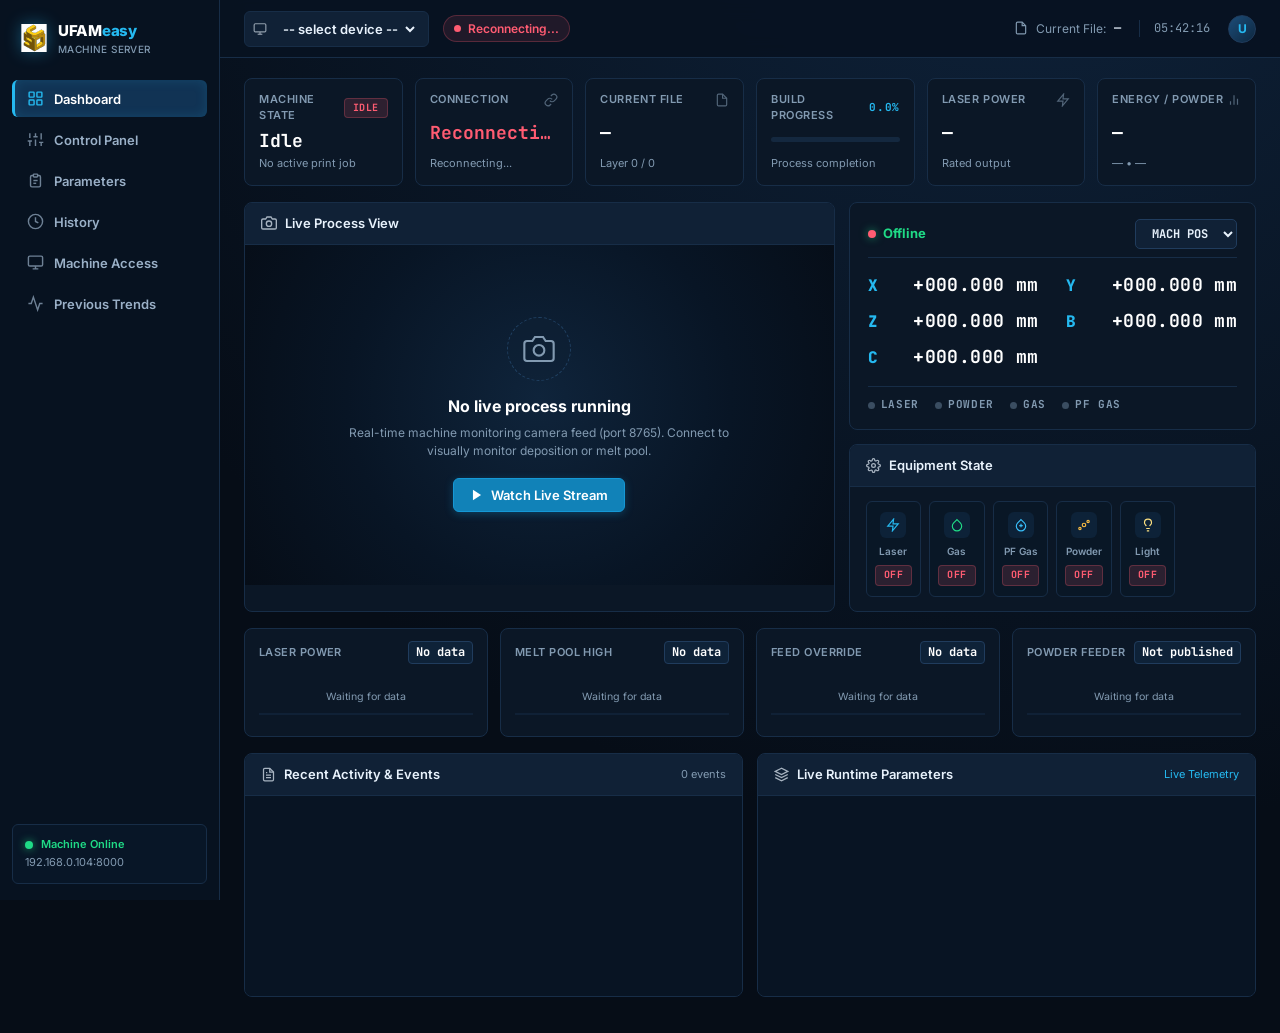
==== commit 11c55355: "RMC phase 6A" ====
--- a/ui/index.html
+++ b/ui/index.html
@@ -1539,6 +1539,388 @@
       white-space: nowrap;
     }
 
+    /* Remote Machine Control (RMC) Dashboard UI */
+    .rmc-card {
+      position: relative;
+    }
+    .rmc-alert-banner {
+      display: flex;
+      align-items: center;
+      gap: 10px;
+      padding: 10px 14px;
+      border-radius: 8px;
+      margin-bottom: 14px;
+      font-size: 12px;
+      font-weight: 600;
+    }
+    .rmc-offline-banner {
+      background: rgba(255, 92, 114, 0.12);
+      border: 1px solid var(--red);
+      color: #ff8595;
+    }
+    .rmc-locked-banner {
+      background: rgba(245, 185, 66, 0.12);
+      border: 1px solid var(--yellow);
+      color: #ffd066;
+    }
+    .rmc-meta-grid {
+      display: grid;
+      grid-template-columns: repeat(4, minmax(0, 1fr));
+      gap: 10px;
+      margin: 14px 0;
+    }
+    @media (max-width: 768px) {
+      .rmc-meta-grid {
+        grid-template-columns: repeat(2, minmax(0, 1fr));
+      }
+    }
+    .rmc-meta-item {
+      background: var(--panel2);
+      border: 1px solid var(--border);
+      border-radius: 6px;
+      padding: 10px 12px;
+    }
+    .rmc-meta-item .lbl {
+      font-size: 10px;
+      color: var(--muted);
+      text-transform: uppercase;
+      letter-spacing: 0.05em;
+      margin-bottom: 4px;
+    }
+    .rmc-meta-item .val {
+      font-size: 13px;
+      font-weight: 700;
+      color: #fff;
+      word-break: break-all;
+    }
+    .rmc-tag {
+      display: inline-flex;
+      align-items: center;
+      gap: 5px;
+      padding: 3px 8px;
+      border-radius: 4px;
+      font-size: 11px;
+      font-weight: 600;
+      white-space: nowrap;
+    }
+    .rmc-tag.tag-busy {
+      background: rgba(245, 185, 66, 0.15);
+      color: var(--yellow);
+      border: 1px solid rgba(245, 185, 66, 0.4);
+    }
+    .rmc-tag.tag-ask {
+      background: rgba(37, 185, 240, 0.15);
+      color: var(--accent);
+      border: 1px solid rgba(37, 185, 240, 0.4);
+    }
+    .rmc-tag.tag-off {
+      background: rgba(130, 154, 177, 0.15);
+      color: var(--muted);
+      border: 1px solid var(--border);
+    }
+    .rmc-actions-bar {
+      display: flex;
+      align-items: center;
+      gap: 10px;
+      flex-wrap: wrap;
+      margin: 16px 0;
+    }
+    .rmc-btn {
+      padding: 10px 18px;
+      border-radius: 6px;
+      font-size: 13px;
+      font-weight: 700;
+      font-family: var(--font-ui);
+      border: 0;
+      cursor: pointer;
+      display: inline-flex;
+      align-items: center;
+      gap: 8px;
+      transition: all 0.15s ease;
+      min-height: 42px;
+      user-select: none;
+    }
+    .rmc-btn:disabled {
+      opacity: 0.35;
+      cursor: not-allowed;
+      filter: grayscale(0.8);
+      pointer-events: auto;
+    }
+    .rmc-btn-load {
+      background: var(--panel2);
+      color: var(--accent);
+      border: 1px solid var(--accent);
+    }
+    .rmc-btn-load:hover:not(:disabled) {
+      background: var(--accent-soft);
+      transform: translateY(-1px);
+    }
+    .rmc-btn-start {
+      background: var(--green);
+      color: #000;
+    }
+    .rmc-btn-start:hover:not(:disabled) {
+      background: #26f296;
+      transform: translateY(-1px);
+    }
+    .rmc-btn-pause {
+      background: var(--yellow);
+      color: #000;
+    }
+    .rmc-btn-pause:hover:not(:disabled) {
+      background: #ffd066;
+      transform: translateY(-1px);
+    }
+    .rmc-btn-resume {
+      background: var(--accent);
+      color: #000;
+    }
+    .rmc-btn-resume:hover:not(:disabled) {
+      background: #45c5f3;
+      transform: translateY(-1px);
+    }
+    .rmc-btn-stop {
+      background: var(--red);
+      color: #fff;
+    }
+    .rmc-btn-stop:hover:not(:disabled) {
+      background: #ff7588;
+      transform: translateY(-1px);
+    }
+    .rmc-btn.pending {
+      animation: rmcBtnPulse 1.5s infinite;
+    }
+    @keyframes rmcBtnPulse {
+      0%, 100% { opacity: 1; }
+      50% { opacity: 0.65; }
+    }
+    .rmc-timeline-wrap {
+      background: #081627;
+      border: 1px solid var(--border);
+      border-radius: 8px;
+      padding: 16px;
+      margin-top: 14px;
+    }
+    .rmc-timeline-steps {
+      display: flex;
+      align-items: center;
+      justify-content: space-between;
+      position: relative;
+    }
+    .rmc-timeline-step {
+      display: flex;
+      flex-direction: column;
+      align-items: center;
+      gap: 6px;
+      z-index: 2;
+      flex: 1;
+    }
+    .rmc-step-dot {
+      width: 26px;
+      height: 26px;
+      border-radius: 50%;
+      background: var(--panel2);
+      border: 2px solid var(--border-light);
+      display: flex;
+      align-items: center;
+      justify-content: center;
+      font-size: 11px;
+      font-weight: 700;
+      color: var(--muted);
+      transition: all 0.2s ease;
+    }
+    .rmc-step-label {
+      font-size: 11px;
+      font-weight: 600;
+      color: var(--muted);
+      text-transform: uppercase;
+      letter-spacing: 0.04em;
+    }
+    .rmc-timeline-step.active .rmc-step-dot {
+      background: var(--accent);
+      border-color: #fff;
+      color: #000;
+      box-shadow: 0 0 10px rgba(37, 185, 240, 0.6);
+    }
+    .rmc-timeline-step.active .rmc-step-label {
+      color: var(--accent);
+      font-weight: 700;
+    }
+    .rmc-timeline-step.done .rmc-step-dot {
+      background: var(--green);
+      border-color: var(--green);
+      color: #000;
+    }
+    .rmc-timeline-step.done .rmc-step-label {
+      color: var(--green);
+    }
+    .rmc-timeline-step.failed .rmc-step-dot {
+      background: var(--red);
+      border-color: var(--red);
+      color: #fff;
+    }
+    .rmc-timeline-step.failed .rmc-step-label {
+      color: var(--red);
+    }
+    .rmc-timeline-bar {
+      position: absolute;
+      top: 13px;
+      left: 12%;
+      right: 12%;
+      height: 2px;
+      background: var(--border-light);
+      z-index: 1;
+    }
+    .rmc-timeline-bar-fill {
+      height: 100%;
+      background: var(--accent);
+      width: 0%;
+      transition: width 0.3s ease;
+    }
+    .rmc-timeline-msg {
+      margin-top: 12px;
+      font-size: 12px;
+      color: var(--muted);
+      text-align: center;
+      min-height: 18px;
+    }
+    .rmc-audit-table {
+      width: 100%;
+      border-collapse: collapse;
+      font-size: 12px;
+    }
+    .rmc-audit-table th {
+      text-align: left;
+      padding: 10px 14px;
+      font-size: 11px;
+      text-transform: uppercase;
+      letter-spacing: 0.05em;
+      color: var(--muted);
+      border-bottom: 1px solid var(--border);
+      background: rgba(16, 33, 54, 0.4);
+    }
+    .rmc-audit-table td {
+      padding: 10px 14px;
+      border-bottom: 1px solid var(--border);
+      color: var(--text);
+    }
+    .rmc-audit-table tr:hover td {
+      background: rgba(37, 185, 240, 0.04);
+    }
+    .rmc-modal-overlay {
+      display: none;
+      position: fixed;
+      inset: 0;
+      z-index: 9999;
+      background: rgba(0, 5, 15, 0.75);
+      backdrop-filter: blur(4px);
+      align-items: center;
+      justify-content: center;
+      padding: 16px;
+    }
+    .rmc-modal-box {
+      background: linear-gradient(145deg, #0b1e30, #061525);
+      border: 1px solid var(--border-light);
+      border-radius: 14px;
+      padding: 24px;
+      width: 540px;
+      max-width: 95vw;
+      max-height: 90vh;
+      display: flex;
+      flex-direction: column;
+      box-shadow: 0 24px 64px rgba(0,0,0,0.6), 0 0 0 1px rgba(37,185,240,0.15);
+      animation: ipModalIn .22s cubic-bezier(.22,1,.36,1);
+    }
+    .rmc-modal-head {
+      display: flex;
+      align-items: center;
+      justify-content: space-between;
+      margin-bottom: 16px;
+      border-bottom: 1px solid var(--border);
+      padding-bottom: 12px;
+    }
+    .rmc-modal-head h3 {
+      font-size: 16px;
+      font-weight: 700;
+      color: #fff;
+      display: flex;
+      align-items: center;
+      gap: 8px;
+    }
+    .rmc-modal-close {
+      background: transparent;
+      border: 0;
+      color: var(--muted);
+      cursor: pointer;
+      font-size: 20px;
+      line-height: 1;
+      padding: 4px;
+      border-radius: 4px;
+    }
+    .rmc-modal-close:hover {
+      color: #fff;
+      background: var(--panel2);
+    }
+    .rmc-tabs {
+      display: flex;
+      gap: 6px;
+      margin-bottom: 16px;
+      border-bottom: 1px solid var(--border);
+      padding-bottom: 8px;
+    }
+    .rmc-tab-btn {
+      padding: 6px 14px;
+      background: transparent;
+      border: 1px solid transparent;
+      color: var(--muted);
+      border-radius: 6px;
+      font-size: 12px;
+      font-weight: 600;
+      cursor: pointer;
+      transition: all 0.15s ease;
+    }
+    .rmc-tab-btn.active {
+      background: var(--panel2);
+      border-color: var(--border-light);
+      color: var(--accent);
+    }
+    .rmc-file-list {
+      max-height: 260px;
+      overflow-y: auto;
+      border: 1px solid var(--border);
+      border-radius: 8px;
+      margin-bottom: 16px;
+    }
+    .rmc-file-item {
+      display: flex;
+      align-items: center;
+      justify-content: space-between;
+      padding: 10px 14px;
+      border-bottom: 1px solid var(--border);
+      cursor: pointer;
+      transition: background 0.15s;
+    }
+    .rmc-file-item:last-child {
+      border-bottom: 0;
+    }
+    .rmc-file-item:hover {
+      background: var(--panel2);
+    }
+    .rmc-file-item.selected {
+      background: rgba(37, 185, 240, 0.12);
+      border-left: 3px solid var(--accent);
+    }
+    .rmc-stage-bar {
+      margin-bottom: 14px;
+      padding: 8px 12px;
+      border-radius: 6px;
+      background: var(--panel2);
+      border: 1px solid var(--border);
+      font-size: 12px;
+      color: var(--muted);
+      display: none;
+    }
+
     /* Mobile Bottom Navigation Bar (Hidden on desktop & tablet) */
     .mobile-bottom-nav {
       display: none;
@@ -2454,130 +2836,158 @@
           <h1>Control Panel</h1>
           <p>Load G-code files, inspect toolpaths, and operate print jobs directly from the dashboard</p>
         </div>
-        <div style="display:flex;align-items:center;gap:12px;">
-          <button class="action-btn" id="cpLoadSampleBtn" type="button" title="Load bundled sample test file">
-            <svg width="13" height="13" fill="none" stroke="currentColor" stroke-width="2" viewBox="0 0 24 24"><polygon points="13 2 3 14 12 14 11 22 21 10 12 10 13 2"/></svg>
-            <span>Load Sample (pf_gas_test.nc)</span>
-          </button>
+        <div style="display:flex;align-items:center;gap:10px;flex-wrap:wrap;">
+          <div id="rmcLockStatusWrap" style="display:flex;align-items:center;gap:8px;">
+            <span id="rmcLockBadge" class="rmc-tag tag-off" title="Control lock state">
+              <svg width="12" height="12" fill="none" stroke="currentColor" stroke-width="2" viewBox="0 0 24 24"><rect x="3" y="11" width="18" height="11" rx="2" ry="2"/><path d="M7 11V7a5 5 0 0 1 10 0v4"/></svg>
+              <span id="rmcLockText">Unlocked</span>
+            </span>
+            <button class="action-btn primary" id="rmcTakeLockBtn" type="button" title="Acquire exclusive control lock for this machine">
+              <span>Take Control</span>
+            </button>
+            <button class="action-btn" id="rmcReleaseLockBtn" type="button" style="display:none;" title="Release exclusive control lock">
+              <span>Release Control</span>
+            </button>
+          </div>
         </div>
       </div>
 
-      <div class="control-grid">
-        <!-- Card 1: G-Code File Loader -->
-        <div class="panel-card">
-          <div class="card-head">
+      <!-- Offline / Stale Banner -->
+      <div id="rmcOfflineBanner" class="rmc-alert-banner rmc-offline-banner" style="display:none;" role="alert">
+        <svg width="16" height="16" fill="none" stroke="currentColor" stroke-width="2" viewBox="0 0 24 24"><polygon points="13 2 3 14 12 14 11 22 21 10 12 10 13 2"/><line x1="1" y1="1" x2="23" y2="23"/></svg>
+        <span id="rmcOfflineText">Machine is offline. Remote controls are disabled.</span>
+      </div>
+
+      <!-- Locked by Other Banner -->
+      <div id="rmcLockedByOtherBanner" class="rmc-alert-banner rmc-locked-banner" style="display:none;" role="alert">
+        <svg width="16" height="16" fill="none" stroke="currentColor" stroke-width="2" viewBox="0 0 24 24"><rect x="3" y="11" width="18" height="11" rx="2" ry="2"/><path d="M7 11V7a5 5 0 0 1 10 0v4"/></svg>
+        <span id="rmcLockedByOtherText">Machine control is locked by another operator. Remote actions disabled.</span>
+      </div>
+
+      <div class="control-grid" style="grid-template-columns:1fr;margin-bottom:20px;">
+        <!-- Remote Machine Control Job Card -->
+        <div class="panel-card rmc-card" id="rmcJobCard">
+          <div class="card-head" style="justify-content:space-between;flex-wrap:wrap;gap:10px;">
             <div class="card-title">
-              <svg width="16" height="16" fill="none" stroke="currentColor" stroke-width="2" viewBox="0 0 24 24"><path d="M14 2H6a2 2 0 0 0-2 2v16a2 2 0 0 0 2 2h12a2 2 0 0 0 2-2V8z"/><polyline points="14 2 14 8 20 8"/><line x1="12" y1="18" x2="12" y2="12"/><line x1="9" y1="15" x2="15" y2="15"/></svg>
-              <span>G-Code File Source</span>
+              <svg width="16" height="16" fill="none" stroke="currentColor" stroke-width="2" viewBox="0 0 24 24"><polygon points="5 3 19 12 5 21 5 3"/></svg>
+              <span>Remote Machine Control</span>
             </div>
-            <span id="cpUploadStatus" style="font-size:11px;color:var(--muted);">No file loaded</span>
+            <div style="display:flex;align-items:center;gap:10px;">
+              <span id="rmcJobBadge"><span class="status-pill off"><span class="badge-icon">⚡✕</span> OFFLINE</span></span>
+            </div>
           </div>
           <div class="panel-body">
-            <!-- Dropzone -->
-            <div id="cpDropzone" class="cp-dropzone">
-              <input type="file" id="cpFileInput" accept=".gcode,.nc,.txt,.tap" style="display:none;">
-              <div class="cp-dropzone-icon">
-                <svg width="22" height="22" fill="none" stroke="currentColor" stroke-width="2" viewBox="0 0 24 24"><path d="M21 15v4a2 2 0 0 1-2 2H5a2 2 0 0 1-2-2v-4"/><polyline points="17 8 12 3 7 8"/><line x1="12" y1="3" x2="12" y2="15"/></svg>
+            <!-- Pre-flight Metadata -->
+            <div class="rmc-meta-grid">
+              <div class="rmc-meta-item">
+                <div class="lbl">Active File</div>
+                <div class="val" id="rmcFileName" style="color:var(--accent);">—</div>
               </div>
-              <div style="font-weight:700;font-size:13px;color:#fff;">Drag & drop G-code file here</div>
-              <div style="font-size:11px;color:var(--muted);">or click to browse from your computer (.gcode, .nc)</div>
-            </div>
-
-            <!-- Pre-flight Metadata -->
-            <div class="cp-meta-grid">
-              <div class="cp-meta-item">
-                <div class="lbl">Active File</div>
-                <div class="val" id="cpFileName" style="color:var(--accent);word-break:break-all;">&mdash;</div>
+              <div class="rmc-meta-item">
+                <div class="lbl">Controlled By</div>
+                <div class="val" id="rmcControlledBy">—</div>
               </div>
-              <div class="cp-meta-item">
-                <div class="lbl">File Size</div>
-                <div class="val" id="cpFileSize">&mdash;</div>
+              <div class="rmc-meta-item">
+                <div class="lbl">Remote Mode</div>
+                <div class="val" id="rmcRemoteMode"><span class="rmc-tag tag-off">Mode: Off</span></div>
               </div>
-              <div class="cp-meta-item">
-                <div class="lbl">Total Lines</div>
-                <div class="val" id="cpTotalLines">&mdash;</div>
-              </div>
-              <div class="cp-meta-item">
-                <div class="lbl">Est. Runtime</div>
-                <div class="val" id="cpEstDuration" style="color:var(--green);">&mdash;</div>
+              <div class="rmc-meta-item">
+                <div class="lbl">Local Operator</div>
+                <div class="val" id="rmcLocalBusy"><span class="rmc-tag tag-off">Idle</span></div>
               </div>
             </div>
-          </div>
-        </div>
-
-        <!-- Card 2: Job Execution & Telemetry -->
-        <div class="panel-card">
-          <div class="card-head">
-            <div class="card-title">
-              <svg width="16" height="16" fill="none" stroke="currentColor" stroke-width="2" viewBox="0 0 24 24"><polygon points="5 3 19 12 5 21 5 3"/></svg>
-              <span>Job Execution</span>
-            </div>
-            <span id="cpJobBadge"><span class="status-pill off">IDLE</span></span>
-          </div>
-          <div class="panel-body">
-            <!-- Progress Head -->
+
+            <!-- Progress Head & Bar -->
             <div style="display:flex;justify-content:space-between;align-items:baseline;margin-bottom:8px;">
               <div>
-                <span id="cpLineCounter" style="font-family:var(--font-mono);font-size:14px;font-weight:700;color:#fff;">Line 0 / 0</span>
-                <span id="cpElapsedText" style="font-size:11px;color:var(--muted);margin-left:12px;">Elapsed: 00:00:00</span>
+                <span id="rmcProgressLabel" style="font-size:12px;color:var(--muted);font-weight:600;">Job Progress</span>
+                <span id="rmcStateDetail" style="font-size:11px;color:var(--muted);margin-left:10px;"></span>
               </div>
-              <span id="cpProgressPct" style="font-family:var(--font-mono);font-size:22px;font-weight:800;color:var(--accent);">0.0%</span>
+              <span id="rmcProgressPct" style="font-family:var(--font-mono);font-size:22px;font-weight:800;color:var(--accent);">0.0%</span>
             </div>
-
-            <!-- Progress Bar -->
             <div class="kpi-bar-wrap" style="height:10px;">
-              <div id="cpProgressBar" class="kpi-bar-fill" style="width:0%;"></div>
+              <div id="rmcProgressBar" class="kpi-bar-fill" style="width:0%;"></div>
             </div>
 
-            <!-- Active G-Code line -->
-            <div style="margin-top:14px;">
-              <div style="font-size:10px;text-transform:uppercase;color:var(--muted);letter-spacing:0.05em;margin-bottom:4px;">Executing Command:</div>
-              <div id="cpCurrentCmd" class="cp-cmd-badge">Idle</div>
+            <!-- 5 Command Actions Bar -->
+            <div class="rmc-actions-bar" role="toolbar" aria-label="Machine execution controls">
+              <button id="rmcBtnLoad" class="rmc-btn rmc-btn-load" type="button" aria-label="Load G-code file" disabled title="Machine offline">
+                <svg width="14" height="14" fill="none" stroke="currentColor" stroke-width="2" viewBox="0 0 24 24"><path d="M14 2H6a2 2 0 0 0-2 2v16a2 2 0 0 0 2 2h12a2 2 0 0 0 2-2V8z"/><polyline points="14 2 14 8 20 8"/></svg>
+                <span class="rmc-btn-text">Load</span>
+              </button>
+              <button id="rmcBtnStart" class="rmc-btn rmc-btn-start" type="button" aria-label="Start job" disabled title="Machine offline">
+                <svg width="14" height="14" fill="currentColor" viewBox="0 0 24 24"><polygon points="5 3 19 12 5 21 5 3"/></svg>
+                <span class="rmc-btn-text">Start</span>
+              </button>
+              <button id="rmcBtnPause" class="rmc-btn rmc-btn-pause" type="button" aria-label="Pause job" disabled title="Machine offline">
+                <svg width="14" height="14" fill="currentColor" viewBox="0 0 24 24"><rect x="6" y="4" width="4" height="16"/><rect x="14" y="4" width="4" height="16"/></svg>
+                <span class="rmc-btn-text">Pause</span>
+              </button>
+              <button id="rmcBtnResume" class="rmc-btn rmc-btn-resume" type="button" aria-label="Resume job" disabled title="Machine offline">
+                <svg width="14" height="14" fill="currentColor" viewBox="0 0 24 24"><polygon points="5 3 19 12 5 21 5 3"/></svg>
+                <span class="rmc-btn-text">Resume</span>
+              </button>
+              <button id="rmcBtnStop" class="rmc-btn rmc-btn-stop" type="button" aria-label="Stop job" disabled title="Machine offline">
+                <svg width="14" height="14" fill="currentColor" viewBox="0 0 24 24"><rect x="4" y="4" width="16" height="16" rx="2"/></svg>
+                <span class="rmc-btn-text">Stop</span>
+              </button>
             </div>
 
-            <!-- Controls Toolbar -->
-            <div class="cp-actions-bar">
-              <button id="cpStartBtn" class="cp-btn cp-btn-start" type="button" disabled>
-                <svg width="14" height="14" fill="currentColor" viewBox="0 0 24 24"><polygon points="5 3 19 12 5 21 5 3"/></svg>
-                <span>Start</span>
-              </button>
-              <button id="cpPauseBtn" class="cp-btn cp-btn-pause" type="button" disabled>
-                <svg width="14" height="14" fill="currentColor" viewBox="0 0 24 24"><rect x="6" y="4" width="4" height="16"/><rect x="14" y="4" width="4" height="16"/></svg>
-                <span>Pause</span>
-              </button>
-              <button id="cpResumeBtn" class="cp-btn cp-btn-resume" type="button" disabled style="display:none;">
-                <svg width="14" height="14" fill="currentColor" viewBox="0 0 24 24"><polygon points="5 3 19 12 5 21 5 3"/></svg>
-                <span>Resume</span>
-              </button>
-              <button id="cpAbortBtn" class="cp-btn cp-btn-abort" type="button" disabled>
-                <svg width="14" height="14" fill="currentColor" viewBox="0 0 24 24"><rect x="4" y="4" width="16" height="16" rx="2"/></svg>
-                <span>Abort</span>
-              </button>
-              <button id="cpResetBtn" class="cp-btn cp-btn-reset" type="button" disabled>
-                <svg width="14" height="14" fill="none" stroke="currentColor" stroke-width="2" viewBox="0 0 24 24"><polyline points="23 4 23 10 17 10"/><path d="M20.49 15a9 9 0 1 1-2.12-9.36L23 10"/></svg>
-                <span>Reset</span>
-              </button>
+            <!-- Command Lifecycle Timeline -->
+            <div class="rmc-timeline-wrap" id="rmcTimelineSection">
+              <div class="rmc-timeline-steps">
+                <div class="rmc-timeline-bar"><div id="rmcTimelineBarFill" class="rmc-timeline-bar-fill"></div></div>
+                <div class="rmc-timeline-step" id="rmcStepSent">
+                  <div class="rmc-step-dot" id="rmcDotSent">1</div>
+                  <div class="rmc-step-label">Sent</div>
+                </div>
+                <div class="rmc-timeline-step" id="rmcStepReceived">
+                  <div class="rmc-step-dot" id="rmcDotReceived">2</div>
+                  <div class="rmc-step-label">Received</div>
+                </div>
+                <div class="rmc-timeline-step" id="rmcStepAccepted">
+                  <div class="rmc-step-dot" id="rmcDotAccepted">3</div>
+                  <div class="rmc-step-label">Accepted</div>
+                </div>
+                <div class="rmc-timeline-step" id="rmcStepDone">
+                  <div class="rmc-step-dot" id="rmcDotDone">4</div>
+                  <div class="rmc-step-label">Done</div>
+                </div>
+              </div>
+              <div id="rmcTimelineMsg" class="rmc-timeline-msg">No active commands.</div>
             </div>
           </div>
         </div>
       </div>
 
-      <!-- Dashboard Job Activity Log -->
+      <!-- Activity & Audit Log Panel -->
       <div class="panel-card" style="margin-bottom:20px;">
         <div class="card-head" style="justify-content:space-between;">
           <div class="card-title">
             <svg width="15" height="15" fill="none" stroke="currentColor" stroke-width="2" viewBox="0 0 24 24"><rect x="2" y="3" width="20" height="14" rx="2"/><path d="M8 21h8M12 17v4"/></svg>
-            <span>Dashboard Activity Log</span>
+            <span>RMC Command Audit &amp; Activity Log</span>
           </div>
           <div style="display:flex;align-items:center;gap:10px;">
-            <span id="dashboardActivityBadge" style="font-size:10px;text-transform:uppercase;color:var(--muted);letter-spacing:0.06em;">Waiting for events...</span>
-            <button class="action-btn" type="button" id="clearActivityLogBtn" title="Clear log" style="padding:3px 10px;font-size:11px;">Clear</button>
+            <button class="action-btn" type="button" id="rmcRefreshAuditBtn" title="Refresh audit log" style="padding:3px 10px;font-size:11px;">Refresh</button>
           </div>
         </div>
-        <div class="panel-body" style="padding:0;">
-          <div id="dashboardActivityLog" style="max-height:240px;overflow-y:auto;padding:12px 18px;display:flex;flex-direction:column;gap:8px;">
-            <div style="color:var(--muted);font-size:12px;font-style:italic;" id="dashActivityEmpty">No dashboard activity yet. Load or operate a job from the Control Panel to see events here.</div>
-          </div>
+        <div class="panel-body" style="padding:0;overflow-x:auto;">
+          <table class="rmc-audit-table">
+            <thead>
+              <tr>
+                <th>Time</th>
+                <th>Operator</th>
+                <th>Action</th>
+                <th>Outcome</th>
+                <th>Details</th>
+              </tr>
+            </thead>
+            <tbody id="rmcAuditTableBody">
+              <tr>
+                <td colspan="5" style="text-align:center;color:var(--muted);padding:18px;">No commands issued yet for this device.</td>
+              </tr>
+            </tbody>
+          </table>
         </div>
       </div>
 
@@ -2902,6 +3312,58 @@
   </div>
 </div>
 
+<!-- RMC Confirm Dialog Modal (multi-device safety) -->
+<div id="rmcConfirmModal" class="rmc-modal-overlay" role="dialog" aria-modal="true" aria-labelledby="rmcConfirmTitle">
+  <div class="rmc-modal-box" style="width:460px;">
+    <div class="rmc-modal-head">
+      <h3 id="rmcConfirmTitle">Confirm Action</h3>
+      <button class="rmc-modal-close" id="rmcConfirmClose" type="button" aria-label="Close dialog">&times;</button>
+    </div>
+    <div style="font-size:13px;line-height:1.5;color:var(--text);margin-bottom:22px;" id="rmcConfirmBody">
+      <!-- Injected securely via escapeHtml -->
+    </div>
+    <div style="display:flex;justify-content:flex-end;gap:10px;">
+      <button class="action-btn" id="rmcConfirmCancel" type="button">Cancel</button>
+      <button class="action-btn primary" id="rmcConfirmOk" type="button">Confirm</button>
+    </div>
+  </div>
+</div>
+
+<!-- RMC Load File Modal -->
+<div id="rmcLoadModal" class="rmc-modal-overlay" role="dialog" aria-modal="true" aria-labelledby="rmcLoadTitle">
+  <div class="rmc-modal-box">
+    <div class="rmc-modal-head">
+      <h3 id="rmcLoadTitle">
+        <svg width="18" height="18" fill="none" stroke="currentColor" stroke-width="2" viewBox="0 0 24 24"><path d="M14 2H6a2 2 0 0 0-2 2v16a2 2 0 0 0 2 2h12a2 2 0 0 0 2-2V8z"/><polyline points="14 2 14 8 20 8"/></svg>
+        <span>Load G-Code File</span>
+      </h3>
+      <button class="rmc-modal-close" id="rmcLoadClose" type="button" aria-label="Close dialog">&times;</button>
+    </div>
+    <div class="rmc-tabs" role="tablist">
+      <button class="rmc-tab-btn active" id="rmcTabOnMachine" type="button" role="tab" aria-selected="true">On Machine</button>
+      <button class="rmc-tab-btn" id="rmcTabServerFiles" type="button" role="tab" aria-selected="false">Server Files</button>
+    </div>
+    <div id="rmcOnMachinePanel" role="tabpanel">
+      <div id="rmcFileList" class="rmc-file-list" tabindex="0" aria-label="Available machine files">
+        <div style="padding:20px;text-align:center;color:var(--muted);font-size:12px;">No files available on machine.</div>
+      </div>
+    </div>
+    <div id="rmcServerFilesPanel" role="tabpanel" style="display:none;">
+      <div style="padding:24px 16px;text-align:center;background:var(--panel2);border:1px dashed var(--border-light);border-radius:8px;margin-bottom:16px;">
+        <div style="font-weight:700;font-size:14px;color:#fff;margin-bottom:6px;">Server-Side File Storage</div>
+        <div style="font-size:12px;color:var(--muted);line-height:1.5;">Direct server file uploads and centralized repository will be available in <strong>Phase 6</strong>.<br>In Phase 5, select files currently available on the machine in the &ldquo;On Machine&rdquo; tab.</div>
+      </div>
+    </div>
+    <div id="rmcLoadStageBar" class="rmc-stage-bar" role="status" aria-live="polite">
+      <span id="rmcLoadStageText">Sending command...</span>
+    </div>
+    <div style="display:flex;justify-content:flex-end;gap:10px;margin-top:auto;">
+      <button class="action-btn" id="rmcLoadCancel" type="button">Cancel</button>
+      <button class="action-btn primary" id="rmcLoadSubmit" type="button" disabled>Load Selected File</button>
+    </div>
+  </div>
+</div>
+
 <script>
   // DOM References
   const tableBody = document.getElementById("tableBody");
@@ -2983,27 +3445,69 @@
   const kpiConnSub = document.getElementById("kpiConnSub");
   const topbarClock = document.getElementById("topbarClock");
 
-  // Control Panel DOM
-  const cpDropzone = document.getElementById("cpDropzone");
-  const cpFileInput = document.getElementById("cpFileInput");
-  const cpLoadSampleBtn = document.getElementById("cpLoadSampleBtn");
-  const cpUploadStatus = document.getElementById("cpUploadStatus");
-  const cpFileName = document.getElementById("cpFileName");
-  const cpFileSize = document.getElementById("cpFileSize");
-  const cpTotalLines = document.getElementById("cpTotalLines");
-  const cpEstDuration = document.getElementById("cpEstDuration");
-  const cpJobBadge = document.getElementById("cpJobBadge");
-  const cpLineCounter = document.getElementById("cpLineCounter");
-  const cpElapsedText = document.getElementById("cpElapsedText");
-  const cpProgressPct = document.getElementById("cpProgressPct");
-  const cpProgressBar = document.getElementById("cpProgressBar");
-  const cpCurrentCmd = document.getElementById("cpCurrentCmd");
-  const cpStartBtn = document.getElementById("cpStartBtn");
-  const cpPauseBtn = document.getElementById("cpPauseBtn");
-  const cpResumeBtn = document.getElementById("cpResumeBtn");
-  const cpAbortBtn = document.getElementById("cpAbortBtn");
-  const cpResetBtn = document.getElementById("cpResetBtn");
-  let currentJobState = null;
+  // RMC DOM Elements
+  const rmcJobBadge = document.getElementById("rmcJobBadge");
+  const rmcFileName = document.getElementById("rmcFileName");
+  const rmcControlledBy = document.getElementById("rmcControlledBy");
+  const rmcRemoteMode = document.getElementById("rmcRemoteMode");
+  const rmcLocalBusy = document.getElementById("rmcLocalBusy");
+  const rmcProgressPct = document.getElementById("rmcProgressPct");
+  const rmcProgressBar = document.getElementById("rmcProgressBar");
+  const rmcStateDetail = document.getElementById("rmcStateDetail");
+  const rmcBtnLoad = document.getElementById("rmcBtnLoad");
+  const rmcBtnStart = document.getElementById("rmcBtnStart");
+  const rmcBtnPause = document.getElementById("rmcBtnPause");
+  const rmcBtnResume = document.getElementById("rmcBtnResume");
+  const rmcBtnStop = document.getElementById("rmcBtnStop");
+  const rmcOfflineBanner = document.getElementById("rmcOfflineBanner");
+  const rmcOfflineText = document.getElementById("rmcOfflineText");
+  const rmcLockedByOtherBanner = document.getElementById("rmcLockedByOtherBanner");
+  const rmcLockedByOtherText = document.getElementById("rmcLockedByOtherText");
+  const rmcLockBadge = document.getElementById("rmcLockBadge");
+  const rmcLockText = document.getElementById("rmcLockText");
+  const rmcTakeLockBtn = document.getElementById("rmcTakeLockBtn");
+  const rmcReleaseLockBtn = document.getElementById("rmcReleaseLockBtn");
+  const rmcTimelineMsg = document.getElementById("rmcTimelineMsg");
+  const rmcTimelineBarFill = document.getElementById("rmcTimelineBarFill");
+  const rmcStepSent = document.getElementById("rmcStepSent");
+  const rmcStepReceived = document.getElementById("rmcStepReceived");
+  const rmcStepAccepted = document.getElementById("rmcStepAccepted");
+  const rmcStepDone = document.getElementById("rmcStepDone");
+  const rmcAuditTableBody = document.getElementById("rmcAuditTableBody");
+  const rmcRefreshAuditBtn = document.getElementById("rmcRefreshAuditBtn");
+
+  // RMC Modals
+  const rmcLoadModal = document.getElementById("rmcLoadModal");
+  const rmcLoadClose = document.getElementById("rmcLoadClose");
+  const rmcLoadCancel = document.getElementById("rmcLoadCancel");
+  const rmcLoadSubmit = document.getElementById("rmcLoadSubmit");
+  const rmcFileList = document.getElementById("rmcFileList");
+  const rmcTabOnMachine = document.getElementById("rmcTabOnMachine");
+  const rmcTabServerFiles = document.getElementById("rmcTabServerFiles");
+  const rmcOnMachinePanel = document.getElementById("rmcOnMachinePanel");
+  const rmcServerFilesPanel = document.getElementById("rmcServerFilesPanel");
+  const rmcLoadStageBar = document.getElementById("rmcLoadStageBar");
+  const rmcLoadStageText = document.getElementById("rmcLoadStageText");
+
+  const rmcConfirmModal = document.getElementById("rmcConfirmModal");
+  const rmcConfirmTitle = document.getElementById("rmcConfirmTitle");
+  const rmcConfirmBody = document.getElementById("rmcConfirmBody");
+  const rmcConfirmClose = document.getElementById("rmcConfirmClose");
+  const rmcConfirmCancel = document.getElementById("rmcConfirmCancel");
+  const rmcConfirmOk = document.getElementById("rmcConfirmOk");
+
+  // RMC State Stores (Keyed strictly by device_id)
+  const rmcStates = {};        // did -> state object
+  const rmcFiles = {};         // did -> files list
+  const rmcLocks = {};         // did -> lock object { device_id, issued_by }
+  const rmcCommands = {};      // did -> array of recent commands
+  const rmcActiveCmd = {};     // did -> active command object
+  const rmcLastSeq = {};       // did -> monotonic sequence number
+  let rmcPendingTimer = null;
+  let rmcStaleCheckTimer = null;
+  let rmcActionInFlight = false;
+  let rmcSelectedFile = null;
+  let rmcConfirmCallback = null;
 
   // State
   const rowsByKey = new Map();
@@ -3070,6 +3574,16 @@
     toastTimer = setTimeout(() => { toast.classList.remove('visible'); }, 3200);
   }
 
+  function escapeHtml(str) {
+    if (str == null) return "";
+    return String(str)
+      .replace(/&/g, "&amp;")
+      .replace(/</g, "&lt;")
+      .replace(/>/g, "&gt;")
+      .replace(/"/g, "&quot;")
+      .replace(/'/g, "&#39;");
+  }
+
   let eventCounter = 0;
   function logEvent(type, detail = '') {
     if (!eventsList) return;
@@ -3121,7 +3635,7 @@
     currentMachineConnected = connected;
     if (statusDot && statusText) {
       statusDot.className = 'dot ' + (connected ? 'on' : '');
-      statusText.textContent = connected ? 'Connected' : 'Disconnected';
+      statusText.textContent = connected ? 'Connected' : 'Reconnecting...';
     }
     if (topbarStatusBadge) {
       topbarStatusBadge.className = 'topbar-status-badge ' + (connected ? '' : 'disconnected');
@@ -3129,11 +3643,14 @@
     if (posConnText) posConnText.textContent = connected ? 'Connected' : 'Offline';
     if (posConnDot) posConnDot.style.background = connected ? 'var(--green)' : 'var(--red)';
     if (kpiConnVal) {
-      kpiConnVal.textContent = connected ? 'Connected' : 'Offline';
+      kpiConnVal.textContent = connected ? 'Connected' : 'Reconnecting...';
       kpiConnVal.style.color = connected ? 'var(--green)' : 'var(--red)';
     }
     if (kpiConnSub) {
       kpiConnSub.textContent = connected ? (deviceSelect.value ? `Device: ${deviceSelect.value}` : 'Server online') : 'Reconnecting...';
+    }
+    if (typeof updateRmcUI === "function" && deviceSelect?.value) {
+      updateRmcUI(deviceSelect.value);
     }
   }
 
@@ -3753,7 +4270,7 @@
       liveRuntimeData = {};
       latestPositionSets = { xma: null, xmr: null, xwa: null, xwr: null };
       update5AxisDisplay();
-      updateControlPanelUI(null);
+      updateRmcUI(null);
       tableBody.innerHTML = "";
       rowsByKey.clear();
       if (emptyState) emptyState.classList.add("visible");
@@ -3762,6 +4279,13 @@
       return;
     }
 
+    const prevDid = localStorage.getItem("ufameasy_selected_device");
+    if (prevDid && prevDid !== selectedDid && rmcLocks[prevDid]?.issued_by === getCurrentUser()) {
+      try {
+        fetch(`/api/devices/${encodeURIComponent(prevDid)}/lock`, { method: "DELETE", headers: getAuthHeaders() });
+        delete rmcLocks[prevDid];
+      } catch (_) {}
+    }
     localStorage.setItem("ufameasy_selected_device", selectedDid);
 
     // 1. CRITICAL: Stop previous device camera stream immediately!
@@ -3852,8 +4376,8 @@
     // 7. Refresh session list for this device
     await refreshSessions();
 
-    // 8. Fetch job status for this device
-    await fetchJobStatus(selectedDid);
+    // 8. Fetch RMC device data (lock, commands audit) and render card
+    await fetchRmcDeviceData(selectedDid);
 
     logEvent("device_selected", selectedDid);
   }
@@ -4333,335 +4857,947 @@
     logEvent("download_logs_csv", ip);
   });
 
-  // ── Control Panel (G-Code Upload, Sample & Machine Operation) ─────────────
-  function formatJobDuration(sec) {
-    if (sec == null || isNaN(sec) || sec < 0) return "--:--";
-    const s = Math.floor(sec);
-    const hrs = Math.floor(s / 3600);
-    const mins = Math.floor((s % 3600) / 60);
-    const secs = s % 60;
-    if (hrs > 0) {
-      return `${String(hrs).padStart(2, '0')}:${String(mins).padStart(2, '0')}:${String(secs).padStart(2, '0')}`;
-    }
-    return `${String(mins).padStart(2, '0')}:${String(secs).padStart(2, '0')}`;
-  }
-
-  function formatJobFileSize(bytes) {
-    if (bytes == null || isNaN(bytes) || bytes <= 0) return "—";
-    if (bytes < 1024) return bytes + " B";
-    if (bytes < 1024 * 1024) return (bytes / 1024).toFixed(1) + " KB";
-    return (bytes / (1024 * 1024)).toFixed(2) + " MB";
-  }
-
-  function updateControlPanelUI(job) {
-    if (!job) {
-      job = {
-        status: "idle",
-        file_name: "",
-        file_size: 0,
-        total_lines: 0,
-        current_line: 0,
-        elapsed_seconds: 0,
-        estimated_seconds: 0,
-        estimated_time_fmt: "—",
-        current_gcode: "Ready to run",
-        percentage: 0.0
-      };
-    }
-    currentJobState = job;
-
-    const fn = job.file_name || "";
-    if (cpFileName) cpFileName.textContent = fn || "—";
-    if (cpUploadStatus) {
-      cpUploadStatus.textContent = fn ? `Loaded: ${fn}` : "No file loaded";
-      cpUploadStatus.style.color = fn ? "var(--accent)" : "var(--muted)";
-    }
-    if (cpFileSize) cpFileSize.textContent = job.file_size ? formatJobFileSize(job.file_size) : "—";
-    if (cpTotalLines) cpTotalLines.textContent = job.total_lines != null ? job.total_lines : "—";
-    if (cpEstDuration) cpEstDuration.textContent = job.estimated_time_fmt || formatJobDuration(job.estimated_seconds);
-
-    const curLine = job.current_line || 0;
-    const totLines = job.total_lines || 0;
-    if (cpLineCounter) cpLineCounter.textContent = `Line ${curLine} / ${totLines}`;
-    if (cpElapsedText) cpElapsedText.textContent = `Elapsed: ${formatJobDuration(job.elapsed_seconds || 0)}`;
-
-    let pct = job.percentage != null ? Number(job.percentage) : 0;
-    if (totLines > 0 && curLine > 0) {
-      pct = Math.min(100, Math.max(0, (curLine / totLines) * 100));
-    }
-    if (cpProgressPct) cpProgressPct.textContent = `${pct.toFixed(1)}%`;
-    if (cpProgressBar) cpProgressBar.style.width = `${pct}%`;
-
-    const st = (job.status || "idle").toLowerCase();
-    if (cpCurrentCmd) {
-      if (job.error) {
-        cpCurrentCmd.textContent = `Error: ${job.error}`;
-        cpCurrentCmd.style.borderColor = "var(--red)";
+  // ── Remote Machine Control (RMC Phase 5) ──────────────────────────────────
+  function getAuthHeaders() {
+    const urlParams = new URLSearchParams(window.location.search);
+    const token = urlParams.get("token");
+    const headers = { "Content-Type": "application/json" };
+    if (token) {
+      headers["Authorization"] = `Bearer ${token}`;
+    }
+    return headers;
+  }
+
+  function getCurrentUser() {
+    const urlParams = new URLSearchParams(window.location.search);
+    return urlParams.get("user") || "local-dev";
+  }
+
+  function isViewerMode() {
+    const urlParams = new URLSearchParams(window.location.search);
+    return urlParams.get("role") === "viewer";
+  }
+
+  const RMC_REASON_TEXTS = {
+    INVALID_STATE: "Machine is not in a valid state for this action",
+    NO_FILE: "No file is currently loaded on machine",
+    MACHINE_BUSY: "Machine is currently busy",
+    OPERATOR_DECLINED: "Local operator declined remote command",
+    EXPIRED: "Command expired waiting for operator approval",
+    REMOTE_DISABLED: "Remote control is disabled on machine (mode: off)",
+    FILE_NOT_FOUND: "Requested file not found on machine",
+    HASH_MISMATCH: "File checksum validation failed",
+    DOWNLOAD_FAILED: "File download to machine failed",
+    FAULT: "Machine fault condition reported",
+    DUPLICATE: "Duplicate command request",
+    UNAUTHORIZED: "Unauthorized command request",
+    LOCKED_BY_OTHER: "Machine is locked by another operator"
+  };
+
+  function formatReasonCode(code, fallback = "") {
+    if (!code) return fallback;
+    return RMC_REASON_TEXTS[code] || fallback || code;
+  }
+
+  function isDeviceStale(st) {
+    if (!st) return true;
+    if (st.job_state === "offline") return true;
+    if (!st.recorded_at) return true;
+    try {
+      const recTime = new Date(st.recorded_at).getTime();
+      if (isNaN(recTime)) return true;
+      return (Date.now() - recTime) > 30000;
+    } catch (_) {
+      return true;
+    }
+  }
+
+  function getOfflineSinceTime(st) {
+    if (!st || !st.recorded_at) {
+      const d = new Date();
+      return `${String(d.getHours()).padStart(2, '0')}:${String(d.getMinutes()).padStart(2, '0')}`;
+    }
+    try {
+      const d = new Date(st.recorded_at);
+      if (isNaN(d.getTime())) return "recently";
+      return `${String(d.getHours()).padStart(2, '0')}:${String(d.getMinutes()).padStart(2, '0')}`;
+    } catch (_) {
+      return "recently";
+    }
+  }
+
+  function getRmcButtonStates(st, isStale, isLockedByOther, isCmdPending, isReadOnly) {
+    const res = {
+      load:   { enabled: false, reason: "" },
+      start:  { enabled: false, reason: "" },
+      pause:  { enabled: false, reason: "" },
+      resume: { enabled: false, reason: "" },
+      stop:   { enabled: false, reason: "" },
+    };
+
+    if (isReadOnly) {
+      const r = "View-only mode: Remote control disabled";
+      res.load.reason = r; res.start.reason = r; res.pause.reason = r; res.resume.reason = r; res.stop.reason = r;
+      return res;
+    }
+
+    if (isStale || !st || st.job_state === "offline") {
+      const r = "Machine offline";
+      res.load.reason = r; res.start.reason = r; res.pause.reason = r; res.resume.reason = r; res.stop.reason = r;
+      return res;
+    }
+
+    if (isLockedByOther) {
+      const r = `Locked by ${st.controlled_by || "another operator"}`;
+      res.load.reason = r; res.start.reason = r; res.pause.reason = r; res.resume.reason = r; res.stop.reason = r;
+      return res;
+    }
+
+    if (isCmdPending) {
+      const r = "Command in progress";
+      res.load.reason = r; res.start.reason = r; res.pause.reason = r; res.resume.reason = r; res.stop.reason = r;
+      return res;
+    }
+
+    const js = (st.job_state || "idle").toLowerCase();
+    const hasFile = Boolean(st.file && (typeof st.file === "string" ? st.file : (st.file.name || st.file.path || st.file.file_id)));
+
+    switch (js) {
+      case "idle":
+        res.load.enabled = true;
+        res.start.reason = hasFile ? "Machine is idle (must be loaded)" : "No file loaded";
+        res.pause.reason = "Machine is idle";
+        res.resume.reason = "Machine is idle";
+        res.stop.reason = "Machine is idle";
+        break;
+
+      case "loaded":
+        res.load.enabled = true;
+        if (hasFile) {
+          res.start.enabled = true;
+        } else {
+          res.start.reason = "No file loaded";
+        }
+        res.pause.reason = "Job not yet started";
+        res.resume.reason = "Job not yet started";
+        res.stop.reason = "Job not running";
+        break;
+
+      case "running":
+        res.load.reason = "Cannot load while machine is running";
+        res.start.reason = "Job is already running";
+        res.pause.enabled = true;
+        res.resume.reason = "Job is already running";
+        res.stop.enabled = true;
+        break;
+
+      case "paused":
+        res.load.reason = "Cannot load while machine is paused";
+        res.start.reason = "Job is already paused";
+        res.pause.reason = "Job is already paused";
+        res.resume.enabled = true;
+        res.stop.enabled = true;
+        break;
+
+      case "fault":
+        res.load.reason = "Machine in fault state";
+        res.start.reason = "Machine in fault state";
+        res.pause.reason = "Machine in fault state";
+        res.resume.reason = "Machine in fault state";
+        res.stop.enabled = true; // Stop allowed to clear/abort from fault when online
+        break;
+
+      case "offline":
+      default:
+        res.load.reason = "Machine offline";
+        res.start.reason = "Machine offline";
+        res.pause.reason = "Machine offline";
+        res.resume.reason = "Machine offline";
+        res.stop.reason = "Machine offline";
+        break;
+    }
+
+    return res;
+  }
+
+  function updateRmcUI(deviceId) {
+    const did = deviceId || (deviceSelect ? deviceSelect.value : null);
+    if (!did) {
+      if (rmcFileName) rmcFileName.textContent = "—";
+      if (rmcControlledBy) rmcControlledBy.textContent = "—";
+      if (rmcRemoteMode) rmcRemoteMode.innerHTML = '<span class="rmc-tag tag-off">Mode: Off</span>';
+      if (rmcLocalBusy) rmcLocalBusy.innerHTML = '<span class="rmc-tag tag-off">Idle</span>';
+      if (rmcJobBadge) rmcJobBadge.innerHTML = '<span class="status-pill off"><span class="badge-icon">⚡✕</span> OFFLINE</span>';
+      if (rmcProgressPct) rmcProgressPct.textContent = "0.0%";
+      if (rmcProgressBar) rmcProgressBar.style.width = "0%";
+      if (rmcOfflineBanner) rmcOfflineBanner.style.display = "none";
+      if (rmcLockedByOtherBanner) rmcLockedByOtherBanner.style.display = "none";
+      [rmcBtnLoad, rmcBtnStart, rmcBtnPause, rmcBtnResume, rmcBtnStop].forEach(b => { if (b) b.disabled = true; });
+      return;
+    }
+
+    const st = rmcStates[did] || {
+      device_id: did,
+      job_state: "offline",
+      file: null,
+      progress: 0,
+      remote_control: "off",
+      local_busy: false,
+      controlled_by: null,
+      recorded_at: null,
+      seq: 0
+    };
+
+    const stale = !currentMachineConnected || isDeviceStale(st);
+    const lock = rmcLocks[did] || {};
+    const lockedBy = st.controlled_by || lock.issued_by;
+    const myUser = getCurrentUser();
+    const isLockedByOther = Boolean(lockedBy && lockedBy !== myUser);
+    const isLockedByMe = Boolean(lockedBy && lockedBy === myUser);
+    const isReadOnly = isViewerMode();
+
+    // Offline Banner
+    if (rmcOfflineBanner && rmcOfflineText) {
+      if (stale || st.job_state === "offline") {
+        rmcOfflineBanner.style.display = "flex";
+        rmcOfflineText.textContent = currentMachineConnected
+          ? `Machine is offline since ${getOfflineSinceTime(st)}. Controls are disabled.`
+          : "Server connection lost (Reconnecting…). Remote controls are disabled.";
       } else {
-        cpCurrentCmd.textContent = job.current_gcode || (st === "running" ? "Processing..." : "Idle");
-        cpCurrentCmd.style.borderColor = "";
-      }
-    }
-
-    // Update Control Panel Status Badge
-    if (cpJobBadge) {
-      if (st === "running") {
-        cpJobBadge.innerHTML = '<span class="status-pill on">RUNNING</span>';
-      } else if (st === "paused") {
-        cpJobBadge.innerHTML = '<span class="status-pill" style="background:var(--yellow-soft);color:var(--yellow);border-color:var(--yellow);">PAUSED</span>';
-      } else if (st === "completed") {
-        cpJobBadge.innerHTML = '<span class="status-pill on" style="background:var(--green-soft);color:var(--green);border-color:var(--green);">COMPLETED</span>';
-      } else if (st === "aborted") {
-        cpJobBadge.innerHTML = '<span class="status-pill" style="background:var(--red-soft);color:var(--red);border-color:var(--red);">ABORTED</span>';
-      } else if (st === "error" || job.error) {
-        cpJobBadge.innerHTML = '<span class="status-pill off" style="color:var(--red);border-color:var(--red);background:var(--red-soft);">ERROR</span>';
-      } else if (st === "idle" && fn) {
-        cpJobBadge.innerHTML = '<span class="status-pill" style="background:var(--accent-soft);color:var(--accent);border-color:var(--accent);">READY</span>';
+        rmcOfflineBanner.style.display = "none";
+      }
+    }
+
+    // Locked By Other Banner
+    if (rmcLockedByOtherBanner && rmcLockedByOtherText) {
+      if (!stale && isLockedByOther) {
+        rmcLockedByOtherBanner.style.display = "flex";
+        rmcLockedByOtherText.innerHTML = `Machine control is locked by <strong style="color:#fff;">${escapeHtml(lockedBy)}</strong>. Remote actions are disabled.`;
       } else {
-        cpJobBadge.innerHTML = '<span class="status-pill off">IDLE</span>';
-      }
-    }
-
-    // Update Controls Toolbar Buttons
-    const hasFile = Boolean(fn && totLines > 0);
-    if (st === "running") {
-      if (cpStartBtn) { cpStartBtn.disabled = true; cpStartBtn.style.display = "inline-flex"; }
-      if (cpPauseBtn) { cpPauseBtn.disabled = false; cpPauseBtn.style.display = "inline-flex"; }
-      if (cpResumeBtn) { cpResumeBtn.disabled = true; cpResumeBtn.style.display = "none"; }
-      if (cpAbortBtn) cpAbortBtn.disabled = false;
-      if (cpResetBtn) cpResetBtn.disabled = true;
-    } else if (st === "paused") {
-      if (cpStartBtn) { cpStartBtn.disabled = true; cpStartBtn.style.display = "none"; }
-      if (cpPauseBtn) { cpPauseBtn.disabled = true; cpPauseBtn.style.display = "none"; }
-      if (cpResumeBtn) { cpResumeBtn.disabled = false; cpResumeBtn.style.display = "inline-flex"; }
-      if (cpAbortBtn) cpAbortBtn.disabled = false;
-      if (cpResetBtn) cpResetBtn.disabled = true;
-    } else if (st === "completed" || st === "aborted" || st === "error") {
-      if (cpStartBtn) { cpStartBtn.disabled = true; cpStartBtn.style.display = "inline-flex"; }
-      if (cpPauseBtn) { cpPauseBtn.disabled = true; cpPauseBtn.style.display = "inline-flex"; }
-      if (cpResumeBtn) { cpResumeBtn.disabled = true; cpResumeBtn.style.display = "none"; }
-      if (cpAbortBtn) cpAbortBtn.disabled = true;
-      if (cpResetBtn) cpResetBtn.disabled = false;
-    } else {
-      // idle or ready
-      if (cpStartBtn) { cpStartBtn.disabled = !hasFile; cpStartBtn.style.display = "inline-flex"; }
-      if (cpPauseBtn) { cpPauseBtn.disabled = true; cpPauseBtn.style.display = "inline-flex"; }
-      if (cpResumeBtn) { cpResumeBtn.disabled = true; cpResumeBtn.style.display = "none"; }
-      if (cpAbortBtn) cpAbortBtn.disabled = true;
-      if (cpResetBtn) cpResetBtn.disabled = !(curLine > 0 || pct > 0);
-    }
-
-    // Synchronize Overview Dashboard KPI Cards & Topbar
+        rmcLockedByOtherBanner.style.display = "none";
+      }
+    }
+
+    // Lock Badge & Buttons
+    if (rmcLockBadge && rmcLockText && rmcTakeLockBtn && rmcReleaseLockBtn) {
+      if (isLockedByMe) {
+        rmcLockBadge.className = "rmc-tag tag-busy";
+        rmcLockText.textContent = `Control: You (${escapeHtml(myUser)})`;
+        rmcTakeLockBtn.style.display = "none";
+        rmcReleaseLockBtn.style.display = "inline-flex";
+      } else if (isLockedByOther) {
+        rmcLockBadge.className = "rmc-tag tag-off";
+        rmcLockText.textContent = `Locked by ${escapeHtml(lockedBy)}`;
+        rmcTakeLockBtn.style.display = "none";
+        rmcReleaseLockBtn.style.display = "none";
+      } else {
+        rmcLockBadge.className = "rmc-tag tag-off";
+        rmcLockText.textContent = "Unlocked";
+        rmcTakeLockBtn.style.display = isReadOnly ? "none" : "inline-flex";
+        rmcReleaseLockBtn.style.display = "none";
+      }
+    }
+
+    // State Badge
+    if (rmcJobBadge) {
+      if (!currentMachineConnected) {
+        rmcJobBadge.innerHTML = '<span class="status-pill off" style="color:var(--yellow);"><span class="badge-icon">⚡✕</span> RECONNECTING</span>';
+      } else if (stale || st.job_state === "offline") {
+        rmcJobBadge.innerHTML = '<span class="status-pill off"><span class="badge-icon">⚡✕</span> OFFLINE</span>';
+      } else {
+        const js = (st.job_state || "idle").toLowerCase();
+        if (js === "running") {
+          rmcJobBadge.innerHTML = '<span class="status-pill on"><span class="badge-icon">▶</span> RUNNING</span>';
+        } else if (js === "paused") {
+          rmcJobBadge.innerHTML = '<span class="status-pill" style="background:var(--yellow-soft);color:var(--yellow);border-color:var(--yellow);"><span class="badge-icon">⏸</span> PAUSED</span>';
+        } else if (js === "loaded") {
+          rmcJobBadge.innerHTML = '<span class="status-pill" style="background:var(--accent-soft);color:var(--accent);border-color:var(--accent);"><span class="badge-icon">📄</span> LOADED</span>';
+        } else if (js === "fault") {
+          rmcJobBadge.innerHTML = '<span class="status-pill off" style="color:var(--red);background:var(--red-soft);border-color:var(--red);"><span class="badge-icon">⚠</span> FAULT</span>';
+        } else {
+          rmcJobBadge.innerHTML = '<span class="status-pill off"><span class="badge-icon">⏹</span> IDLE</span>';
+        }
+      }
+    }
+
+    // Metadata items
+    const rawFile = st.file;
+    const fn = (rawFile && typeof rawFile === "object")
+      ? (rawFile.name || rawFile.path || rawFile.file_id || "")
+      : (rawFile || "");
+    if (rmcFileName) {
+      rmcFileName.textContent = fn || "—";
+      rmcFileName.title = fn || "No file loaded";
+    }
+
+    if (rmcControlledBy) {
+      rmcControlledBy.textContent = lockedBy ? escapeHtml(lockedBy) : "None";
+    }
+
+    if (rmcRemoteMode) {
+      const mode = (st.remote_control || "off").toLowerCase();
+      if (mode === "ask") {
+        rmcRemoteMode.innerHTML = '<span class="rmc-tag tag-ask" title="Remote commands require machine operator approval">Mode: Ask</span>';
+      } else {
+        rmcRemoteMode.innerHTML = '<span class="rmc-tag tag-off" title="Remote control is disabled on machine">Mode: Off</span>';
+      }
+    }
+
+    if (rmcLocalBusy) {
+      if (st.local_busy) {
+        rmcLocalBusy.innerHTML = '<span class="rmc-tag tag-busy" title="Local operator is actively controlling machine">Active (Busy)</span>';
+      } else {
+        rmcLocalBusy.innerHTML = '<span class="rmc-tag tag-off" title="No local operator interaction detected">Idle</span>';
+      }
+    }
+
+    // Progress
+    const pct = Math.min(100, Math.max(0, Number(st.progress) || 0));
+    if (rmcProgressPct) rmcProgressPct.textContent = `${pct.toFixed(1)}%`;
+    if (rmcProgressBar) rmcProgressBar.style.width = `${pct}%`;
+
+    // Active Command Pending Check
+    const actCmd = rmcActiveCmd[did];
+    const isCmdPending = Boolean(actCmd && !["done", "rejected", "expired", "timeout", "failed"].includes(actCmd.status));
+
+    // Enable / Disable Table
+    const btnStates = getRmcButtonStates(st, stale, isLockedByOther, isCmdPending, isReadOnly);
+
+    const btnConfig = [
+      { id: "load", el: rmcBtnLoad, label: "Load" },
+      { id: "start", el: rmcBtnStart, label: "Start" },
+      { id: "pause", el: rmcBtnPause, label: "Pause" },
+      { id: "resume", el: rmcBtnResume, label: "Resume" },
+      { id: "stop", el: rmcBtnStop, label: "Stop" },
+    ];
+
+    btnConfig.forEach(cfg => {
+      if (!cfg.el) return;
+      const textSpan = cfg.el.querySelector(".rmc-btn-text") || cfg.el;
+      if (isCmdPending && actCmd && actCmd.action === cfg.id) {
+        cfg.el.classList.add("pending");
+        cfg.el.disabled = true;
+        const exp = new Date(actCmd.expires_at || 0).getTime();
+        const rem = Math.max(0, Math.ceil((exp - Date.now()) / 1000));
+        textSpan.textContent = `Waiting for operator… ${rem}s`;
+        cfg.el.title = "Waiting for operator confirmation";
+      } else {
+        cfg.el.classList.remove("pending");
+        textSpan.textContent = cfg.label;
+        const s = btnStates[cfg.id];
+        cfg.el.disabled = !s.enabled;
+        cfg.el.title = s.enabled ? `${cfg.label} job` : s.reason;
+      }
+    });
+
+    // Synchronize Overview KPIs & Topbar
     if (rtFile) rtFile.textContent = fn || "—";
     if (topbarFile) topbarFile.textContent = fn || "—";
-    if (rtLayerText) rtLayerText.textContent = (totLines > 0) ? `Line ${curLine} / ${totLines}` : "Layer 0 / 0";
     if (progressBar) progressBar.style.width = `${pct}%`;
     if (progressPct) progressPct.textContent = `${pct.toFixed(1)}%`;
 
     if (rtState && rtStateVal && rtStateSub) {
-      if (st === "running") {
-        rtState.innerHTML = '<span class="status-pill on">RUNNING</span>';
-        rtStateVal.textContent = "Running";
-        rtStateSub.textContent = fn ? `Executing ${fn}` : "Job in progress";
-      } else if (st === "paused") {
-        rtState.innerHTML = '<span class="status-pill" style="background:var(--yellow-soft);color:var(--yellow);">PAUSED</span>';
-        rtStateVal.textContent = "Paused";
-        rtStateSub.textContent = `Holding at line ${curLine}`;
-      } else if (st === "completed") {
-        rtState.innerHTML = '<span class="status-pill on" style="background:var(--green-soft);color:var(--green);">COMPLETED</span>';
-        rtStateVal.textContent = "Finished";
-        rtStateSub.textContent = "Print completed successfully";
-      } else if (st === "aborted") {
-        rtState.innerHTML = '<span class="status-pill" style="background:var(--red-soft);color:var(--red);">ABORTED</span>';
-        rtStateVal.textContent = "Aborted";
-        rtStateSub.textContent = "Job execution halted";
-      } else if (st === "error" || job.error) {
-        rtState.innerHTML = '<span class="status-pill off" style="color:var(--red);background:var(--red-soft);">ERROR</span>';
-        rtStateVal.textContent = "Error";
-        rtStateSub.textContent = job.error || "Machine reported error";
-      } else if (st === "idle" && fn) {
-        rtState.innerHTML = '<span class="status-pill" style="background:var(--accent-soft);color:var(--accent);">READY</span>';
-        rtStateVal.textContent = "Ready";
-        rtStateSub.textContent = `File ready: ${fn}`;
+      if (!currentMachineConnected) {
+        rtState.innerHTML = '<span class="status-pill off" style="color:var(--yellow);">RECONNECTING</span>';
+        rtStateVal.textContent = "Reconnecting";
+        rtStateSub.textContent = "WebSocket reconnecting...";
+      } else if (stale || st.job_state === "offline") {
+        rtState.innerHTML = '<span class="status-pill off">OFFLINE</span>';
+        rtStateVal.textContent = "Offline";
+        rtStateSub.textContent = `Offline since ${getOfflineSinceTime(st)}`;
       } else {
-        rtState.innerHTML = '<span class="status-pill off">IDLE</span>';
-        rtStateVal.textContent = "Idle";
-        rtStateSub.textContent = "No active print job";
-      }
-    }
-  }
-
-  async function fetchJobStatus(deviceId) {
-    if (!deviceId) return;
+        const js = (st.job_state || "idle").toLowerCase();
+        if (js === "running") {
+          rtState.innerHTML = '<span class="status-pill on">RUNNING</span>';
+          rtStateVal.textContent = "Running";
+          rtStateSub.textContent = fn ? `Executing ${fn}` : "Job in progress";
+        } else if (js === "paused") {
+          rtState.innerHTML = '<span class="status-pill" style="background:var(--yellow-soft);color:var(--yellow);">PAUSED</span>';
+          rtStateVal.textContent = "Paused";
+          rtStateSub.textContent = "Execution holding";
+        } else if (js === "loaded") {
+          rtState.innerHTML = '<span class="status-pill" style="background:var(--accent-soft);color:var(--accent);">LOADED</span>';
+          rtStateVal.textContent = "Loaded";
+          rtStateSub.textContent = `File ready: ${fn}`;
+        } else if (js === "fault") {
+          rtState.innerHTML = '<span class="status-pill off" style="color:var(--red);background:var(--red-soft);">FAULT</span>';
+          rtStateVal.textContent = "Fault";
+          rtStateSub.textContent = "Machine fault condition";
+        } else {
+          rtState.innerHTML = '<span class="status-pill off">IDLE</span>';
+          rtStateVal.textContent = "Idle";
+          rtStateSub.textContent = "No active print job";
+        }
+      }
+    }
+
+    renderRmcAuditTable(rmcCommands[did] || []);
+  }
+
+  async function issueRmcCommand(action, params = {}) {
+    const did = deviceSelect ? deviceSelect.value : null;
+    if (!did) {
+      showToast("Please select a device first", true);
+      return;
+    }
+
+    if (rmcActionInFlight) return;
+    rmcActionInFlight = true;
+
+    // Immediately disable buttons to debounce and prevent double-actions
+    [rmcBtnLoad, rmcBtnStart, rmcBtnPause, rmcBtnResume, rmcBtnStop].forEach(b => { if (b) b.disabled = true; });
+
     try {
-      const res = await fetch(`/api/devices/${encodeURIComponent(deviceId)}/job/status`);
-      if (res.ok) {
-        const data = await res.json();
-        updateControlPanelUI(data);
-      }
-    } catch (e) {
-      console.error("fetchJobStatus error:", e);
-    }
-  }
-
-  async function uploadJobFile(file) {
+      const res = await fetch(`/api/devices/${encodeURIComponent(did)}/commands`, {
+        method: "POST",
+        headers: getAuthHeaders(),
+        body: JSON.stringify({
+          action,
+          params,
+          ttl: 60
+        })
+      });
+
+      const data = await res.json().catch(() => ({}));
+
+      if (!res.ok) {
+        let msg = data.detail || data.message || `Command failed (HTTP ${res.status})`;
+        if (typeof data.detail === "object" && data.detail !== null) {
+          if (data.detail.reason_code === "LOCKED_BY_OTHER") {
+            msg = `Locked by other user (${data.detail.issued_by})`;
+            rmcLocks[did] = { device_id: did, issued_by: data.detail.issued_by };
+          } else {
+            msg = formatReasonCode(data.detail.reason_code, data.detail.message || JSON.stringify(data.detail));
+          }
+        } else if (res.status === 401) {
+          msg = "Authentication required (401). Token missing or invalid.";
+        } else if (res.status === 403) {
+          msg = "Permission denied (403). Operator or Admin role required.";
+        } else if (res.status === 404) {
+          msg = "Device not found (404).";
+        } else if (res.status === 429) {
+          msg = "Rate limit exceeded (429). Please wait before issuing another command.";
+        }
+        throw new Error(msg);
+      }
+
+      const cmdId = data.cmd_id;
+      const now = Date.now();
+      const expiresAt = new Date(now + 60000).toISOString();
+
+      rmcActiveCmd[did] = {
+        cmd_id: cmdId,
+        action,
+        status: "sent",
+        issued_at: new Date(now).toISOString(),
+        expires_at: expiresAt
+      };
+
+      if (data.warning) {
+        showToast(`Warning: ${data.warning}`);
+      }
+
+      startPendingCountdown(did);
+      updateRmcTimeline(did, "sent");
+      updateRmcUI(did);
+      fetchRmcCommands(did);
+    } catch (err) {
+      showToast(`Error: ${err.message}`, true);
+      clearRmcActiveCommand(did);
+      updateRmcUI(did);
+    } finally {
+      rmcActionInFlight = false;
+    }
+  }
+
+  function startPendingCountdown(did) {
+    if (rmcPendingTimer) clearInterval(rmcPendingTimer);
+    rmcPendingTimer = setInterval(() => {
+      const actCmd = rmcActiveCmd[did];
+      if (!actCmd || ["done", "rejected", "expired", "timeout", "failed"].includes(actCmd.status)) {
+        clearInterval(rmcPendingTimer);
+        rmcPendingTimer = null;
+        updateRmcUI(did);
+        return;
+      }
+      const expTime = new Date(actCmd.expires_at).getTime();
+      const remSec = Math.max(0, Math.ceil((expTime - Date.now()) / 1000));
+      if (did === deviceSelect.value) {
+        const btnMap = {
+          load: rmcBtnLoad,
+          start: rmcBtnStart,
+          pause: rmcBtnPause,
+          resume: rmcBtnResume,
+          stop: rmcBtnStop
+        };
+        const activeBtn = btnMap[actCmd.action];
+        if (activeBtn) {
+          const textEl = activeBtn.querySelector(".rmc-btn-text") || activeBtn;
+          textEl.textContent = `Waiting for operator… ${remSec}s`;
+        }
+      }
+      if (remSec <= 0) {
+        clearInterval(rmcPendingTimer);
+        rmcPendingTimer = null;
+        actCmd.status = "expired";
+        handleTerminalOutcome(did, actCmd.action, "expired", "EXPIRED", "Timed out waiting for operator response");
+        updateRmcUI(did);
+      }
+    }, 1000);
+  }
+
+  function clearRmcActiveCommand(did) {
+    if (rmcPendingTimer) {
+      clearInterval(rmcPendingTimer);
+      rmcPendingTimer = null;
+    }
+    delete rmcActiveCmd[did];
+  }
+
+  function handleRmcAck(did, ack) {
+    const cmdId = ack.cmd_id;
+    const status = ack.status;
+    const actCmd = rmcActiveCmd[did];
+    if (actCmd && actCmd.cmd_id === cmdId) {
+      actCmd.status = status;
+      actCmd.reason_code = ack.reason_code;
+      actCmd.message = ack.message;
+      updateRmcTimeline(did, status, ack.reason_code, ack.message);
+    }
+
+    if (["done", "rejected", "expired", "timeout", "failed"].includes(status)) {
+      handleTerminalOutcome(did, actCmd ? actCmd.action : "command", status, ack.reason_code, ack.message);
+    }
+
+    if (did === deviceSelect.value) {
+      updateRmcUI(did);
+      fetchRmcCommands(did);
+    }
+  }
+
+  function handleRmcCmdStatus(did, cmd) {
+    const cmdId = cmd.cmd_id;
+    const status = cmd.status;
+    const actCmd = rmcActiveCmd[did];
+
+    if (actCmd && actCmd.cmd_id === cmdId) {
+      actCmd.status = status;
+      actCmd.reason_code = cmd.reason_code;
+      if (cmd.expires_at) actCmd.expires_at = cmd.expires_at;
+      updateRmcTimeline(did, status, cmd.reason_code, cmd.message);
+    }
+
+    if (["done", "rejected", "expired", "timeout", "failed"].includes(status)) {
+      handleTerminalOutcome(did, cmd.action, status, cmd.reason_code, cmd.message);
+    }
+
+    if (did === deviceSelect.value) {
+      updateRmcUI(did);
+      fetchRmcCommands(did);
+    }
+  }
+
+  function handleTerminalOutcome(did, action, status, reasonCode, message) {
+    clearRmcActiveCommand(did);
+    const humanReason = formatReasonCode(reasonCode, message || "");
+    const actionUpper = (action || "COMMAND").toUpperCase();
+
+    if (status === "done") {
+      showToast(`✅ Command ${actionUpper} completed successfully`);
+    } else {
+      const label = status === "expired" ? "timed out / expired" : status;
+      showToast(`❌ Command ${actionUpper} ${label}: ${humanReason || status}`, true);
+    }
+  }
+
+  function updateRmcTimeline(did, status, reasonCode = null, message = null) {
+    if (did !== deviceSelect.value) return;
+
+    [rmcStepSent, rmcStepReceived, rmcStepAccepted, rmcStepDone].forEach(s => {
+      if (s) s.className = "rmc-timeline-step";
+    });
+    if (rmcTimelineBarFill) rmcTimelineBarFill.style.width = "0%";
+
+    const humanReason = formatReasonCode(reasonCode, message || "");
+
+    switch (status) {
+      case "sent":
+        if (rmcStepSent) rmcStepSent.classList.add("active");
+        if (rmcTimelineBarFill) rmcTimelineBarFill.style.width = "0%";
+        if (rmcTimelineMsg) rmcTimelineMsg.textContent = "Command dispatched to server and published via MQTT...";
+        break;
+
+      case "received":
+        if (rmcStepSent) rmcStepSent.classList.add("done");
+        if (rmcStepReceived) rmcStepReceived.classList.add("active");
+        if (rmcTimelineBarFill) rmcTimelineBarFill.style.width = "33%";
+        if (rmcTimelineMsg) rmcTimelineMsg.textContent = "Received by machine. Waiting for operator approval...";
+        break;
+
+      case "accepted":
+        if (rmcStepSent) rmcStepSent.classList.add("done");
+        if (rmcStepReceived) rmcStepReceived.classList.add("done");
+        if (rmcStepAccepted) rmcStepAccepted.classList.add("active");
+        if (rmcTimelineBarFill) rmcTimelineBarFill.style.width = "66%";
+        if (rmcTimelineMsg) rmcTimelineMsg.textContent = "Accepted by machine operator. Executing action...";
+        break;
+
+      case "done":
+        if (rmcStepSent) rmcStepSent.classList.add("done");
+        if (rmcStepReceived) rmcStepReceived.classList.add("done");
+        if (rmcStepAccepted) rmcStepAccepted.classList.add("done");
+        if (rmcStepDone) rmcStepDone.classList.add("done");
+        if (rmcTimelineBarFill) rmcTimelineBarFill.style.width = "100%";
+        if (rmcTimelineMsg) rmcTimelineMsg.textContent = "Command executed and finished successfully.";
+        break;
+
+      case "rejected":
+        if (rmcStepSent) rmcStepSent.classList.add("done");
+        if (rmcStepReceived) rmcStepReceived.classList.add("failed");
+        if (rmcTimelineMsg) rmcTimelineMsg.textContent = `Rejected by operator: ${humanReason}`;
+        break;
+
+      case "expired":
+      case "timeout":
+        if (rmcStepSent) rmcStepSent.classList.add("done");
+        if (rmcStepReceived) rmcStepReceived.classList.add("failed");
+        if (rmcTimelineMsg) rmcTimelineMsg.textContent = `Command expired / timed out: ${humanReason || "Operator did not respond"}`;
+        break;
+
+      case "failed":
+        if (rmcStepSent) rmcStepSent.classList.add("failed");
+        if (rmcTimelineMsg) rmcTimelineMsg.textContent = `Command failed: ${humanReason}`;
+        break;
+
+      default:
+        if (rmcTimelineMsg) rmcTimelineMsg.textContent = "No active command.";
+        break;
+    }
+  }
+
+  // Confirm Modal
+  function showConfirmDialog(title, message, onConfirm) {
+    if (!rmcConfirmModal) return;
+    if (rmcConfirmTitle) rmcConfirmTitle.textContent = title;
+    if (rmcConfirmBody) rmcConfirmBody.innerHTML = message;
+    rmcConfirmCallback = onConfirm;
+    rmcConfirmModal.style.display = "flex";
+  }
+
+  function closeConfirmDialog() {
+    if (rmcConfirmModal) rmcConfirmModal.style.display = "none";
+    rmcConfirmCallback = null;
+  }
+
+  rmcConfirmCancel?.addEventListener("click", closeConfirmDialog);
+  rmcConfirmClose?.addEventListener("click", closeConfirmDialog);
+  rmcConfirmModal?.addEventListener("click", (e) => {
+    if (e.target === rmcConfirmModal) closeConfirmDialog();
+  });
+  rmcConfirmOk?.addEventListener("click", () => {
+    const cb = rmcConfirmCallback;
+    closeConfirmDialog();
+    if (cb) cb();
+  });
+
+  // Action Button Listeners
+  rmcBtnLoad?.addEventListener("click", () => {
     const did = deviceSelect.value;
     if (!did) {
-      showToast("Please select a device from the topbar first", true);
+      showToast("Please select a device first", true);
       return;
     }
-    if (!file) {
-      showToast("No file selected", true);
+    openLoadFileModal(did);
+  });
+
+  rmcBtnStart?.addEventListener("click", () => {
+    const did = deviceSelect.value;
+    if (!did) return;
+    const st = rmcStates[did] || {};
+    const rawFile = st.file;
+    const fn = (rawFile && typeof rawFile === "object") ? (rawFile.name || rawFile.path || rawFile.file_id || "") : (rawFile || "Active File");
+    showConfirmDialog(
+      "Confirm Job Start",
+      `Are you sure you want to start executing <strong style="color:var(--accent);">${escapeHtml(fn)}</strong> on machine <strong style="color:#fff;">${escapeHtml(did)}</strong>?<br><br><span style="font-size:12px;color:var(--muted);">Verify that the machine build area is clear and inert gas flow is active.</span>`,
+      () => issueRmcCommand("start", {})
+    );
+  });
+
+  rmcBtnPause?.addEventListener("click", () => {
+    issueRmcCommand("pause", {});
+  });
+
+  rmcBtnResume?.addEventListener("click", () => {
+    issueRmcCommand("resume", {});
+  });
+
+  rmcBtnStop?.addEventListener("click", () => {
+    const did = deviceSelect.value;
+    if (!did) return;
+    const st = rmcStates[did] || {};
+    const rawFile = st.file;
+    const fn = (rawFile && typeof rawFile === "object") ? (rawFile.name || rawFile.path || rawFile.file_id || "") : (rawFile || "Current Job");
+    showConfirmDialog(
+      "Confirm Emergency Stop / Halt",
+      `Are you sure you want to <strong style="color:var(--red);">STOP</strong> job <strong style="color:var(--accent);">${escapeHtml(fn)}</strong> on machine <strong style="color:#fff;">${escapeHtml(did)}</strong>?<br><br><span style="font-size:12px;color:var(--red);">Laser power will extinguish and motion will halt immediately. Machine will transition to idle.</span>`,
+      () => issueRmcCommand("stop", {})
+    );
+  });
+
+  // Load File Modal
+  function openLoadFileModal(did) {
+    if (!rmcLoadModal) return;
+    rmcSelectedFile = null;
+    if (rmcLoadSubmit) rmcLoadSubmit.disabled = true;
+    if (rmcLoadStageBar) rmcLoadStageBar.style.display = "none";
+    switchLoadModalTab("onMachine");
+    renderRmcFilesModal(did);
+    rmcLoadModal.style.display = "flex";
+  }
+
+  function closeLoadFileModal() {
+    if (rmcLoadModal) rmcLoadModal.style.display = "none";
+    rmcSelectedFile = null;
+  }
+
+  function switchLoadModalTab(tab) {
+    if (tab === "onMachine") {
+      rmcTabOnMachine?.classList.add("active");
+      rmcTabServerFiles?.classList.remove("active");
+      if (rmcOnMachinePanel) rmcOnMachinePanel.style.display = "block";
+      if (rmcServerFilesPanel) rmcServerFilesPanel.style.display = "none";
+      if (rmcLoadSubmit) rmcLoadSubmit.style.display = "inline-flex";
+    } else {
+      rmcTabOnMachine?.classList.remove("active");
+      rmcTabServerFiles?.classList.add("active");
+      if (rmcOnMachinePanel) rmcOnMachinePanel.style.display = "none";
+      if (rmcServerFilesPanel) rmcServerFilesPanel.style.display = "block";
+      if (rmcLoadSubmit) rmcLoadSubmit.style.display = "none";
+    }
+  }
+
+  rmcTabOnMachine?.addEventListener("click", () => switchLoadModalTab("onMachine"));
+  rmcTabServerFiles?.addEventListener("click", () => switchLoadModalTab("serverFiles"));
+  rmcLoadClose?.addEventListener("click", closeLoadFileModal);
+  rmcLoadCancel?.addEventListener("click", closeLoadFileModal);
+  rmcLoadModal?.addEventListener("click", (e) => {
+    if (e.target === rmcLoadModal) closeLoadFileModal();
+  });
+
+  function renderRmcFilesModal(did) {
+    if (!rmcFileList) return;
+    const files = rmcFiles[did] || [];
+    if (!files || files.length === 0) {
+      rmcFileList.innerHTML = '<div style="padding:20px;text-align:center;color:var(--muted);font-size:12px;">No files available on this machine yet. FreeCAD or local operator must register files.</div>';
       return;
     }
-
-    if (file.size === 0) {
-      showToast("File is empty (0 bytes). Please upload a valid G-code file.", true);
-      return;
-    }
-
-    const name = file.name || "";
-    const ext = name.split('.').pop().toLowerCase();
-    const validExts = ["gcode", "nc", "tap", "txt"];
-    if (!validExts.includes(ext)) {
-      showToast(`Unsupported file format '.${ext}'. Supported formats: .gcode, .nc, .tap, .txt`, true);
-      return;
-    }
-
-    const formData = new FormData();
-    formData.append("file", file);
-
-    if (cpUploadStatus) {
-      cpUploadStatus.textContent = "Uploading & validating G-code...";
-      cpUploadStatus.style.color = "var(--accent)";
-    }
+    rmcFileList.innerHTML = "";
+    files.forEach(f => {
+      const item = document.createElement("div");
+      item.className = "rmc-file-item";
+      const name = typeof f === "string" ? f : (f.name || f.path || f.file_id || "file");
+      const sizeStr = (f && f.size) ? formatBytes(f.size) : "";
+      const modStr = (f && f.modified) ? formatRecordingDate(f.modified) : "";
+
+      item.innerHTML = `
+        <div style="display:flex;align-items:center;gap:10px;">
+          <svg width="15" height="15" fill="none" stroke="currentColor" stroke-width="2" viewBox="0 0 24 24"><path d="M14 2H6a2 2 0 0 0-2 2v16a2 2 0 0 0 2 2h12a2 2 0 0 0 2-2V8z"/><polyline points="14 2 14 8 20 8"/></svg>
+          <span style="font-weight:600;color:#fff;">${escapeHtml(name)}</span>
+        </div>
+        <div style="font-size:11px;color:var(--muted);display:flex;gap:12px;">
+          ${sizeStr ? `<span>${escapeHtml(sizeStr)}</span>` : ""}
+          ${modStr ? `<span>${escapeHtml(modStr)}</span>` : ""}
+        </div>
+      `;
+      item.addEventListener("click", () => {
+        rmcFileList.querySelectorAll(".rmc-file-item").forEach(el => el.classList.remove("selected"));
+        item.classList.add("selected");
+        rmcSelectedFile = f;
+        if (rmcLoadSubmit) rmcLoadSubmit.disabled = false;
+      });
+      rmcFileList.appendChild(item);
+    });
+  }
+
+  rmcLoadSubmit?.addEventListener("click", async () => {
+    if (!rmcSelectedFile) return;
+    const did = deviceSelect.value;
+    if (!did) return;
+
+    const fileId = typeof rmcSelectedFile === "string" ? rmcSelectedFile : (rmcSelectedFile.file_id || rmcSelectedFile.name || rmcSelectedFile.path);
+    const sha256 = (typeof rmcSelectedFile === "object" && rmcSelectedFile.sha256) ? rmcSelectedFile.sha256 : "";
+    const size = (typeof rmcSelectedFile === "object" && rmcSelectedFile.size) ? Number(rmcSelectedFile.size) || 0 : 0;
+
+    if (rmcLoadStageBar && rmcLoadStageText) {
+      rmcLoadStageBar.style.display = "block";
+      rmcLoadStageText.textContent = "Sending Load command...";
+      rmcLoadStageBar.style.borderColor = "var(--border)";
+    }
+    rmcLoadSubmit.disabled = true;
+
     try {
-      const res = await fetch(`/api/devices/${encodeURIComponent(did)}/job/upload`, {
+      await issueRmcCommand("load", {
+        source: "local",
+        file_id: fileId,
+        sha256,
+        size
+      });
+      closeLoadFileModal();
+    } catch (err) {
+      if (rmcLoadStageText) {
+        rmcLoadStageText.textContent = `Rejected: ${err.message}`;
+        rmcLoadStageBar.style.borderColor = "var(--red)";
+      }
+      rmcLoadSubmit.disabled = false;
+    }
+  });
+
+  // Lock Actions
+  rmcTakeLockBtn?.addEventListener("click", async () => {
+    const did = deviceSelect.value;
+    if (!did) return;
+    try {
+      const res = await fetch(`/api/devices/${encodeURIComponent(did)}/lock`, {
         method: "POST",
-        body: formData
+        headers: getAuthHeaders(),
+        body: JSON.stringify({})
       });
       const data = await res.json().catch(() => ({}));
       if (!res.ok) {
-        const errMsg = data.detail || data.error || `Upload failed (HTTP ${res.status})`;
-        throw new Error(errMsg);
-      }
-      showToast(`Loaded ${data.job?.file_name || file.name} (${data.job?.total_lines || 0} lines)`);
-      updateControlPanelUI(data.job);
-      logEvent("gcode_uploaded", data.job?.file_name || file.name);
+        if (res.status === 423) {
+          const issuer = data.detail?.issued_by || "another operator";
+          rmcLocks[did] = { device_id: did, issued_by: issuer };
+          updateRmcUI(did);
+          throw new Error(`Device is already locked by ${issuer}`);
+        }
+        throw new Error(data.detail || `Failed to acquire lock (HTTP ${res.status})`);
+      }
+      rmcLocks[did] = data;
+      showToast("Exclusive control lock acquired");
+      updateRmcUI(did);
     } catch (err) {
-      if (cpUploadStatus) {
-        cpUploadStatus.textContent = `Upload error: ${err.message}`;
-        cpUploadStatus.style.color = "var(--red)";
-      }
-      showToast(`Upload Error: ${err.message}`, true);
-    }
-  }
-
-  async function loadSampleJob() {
+      showToast(err.message, true);
+    }
+  });
+
+  rmcReleaseLockBtn?.addEventListener("click", async () => {
     const did = deviceSelect.value;
-    if (!did) {
-      showToast("Please select a device from the topbar first", true);
+    if (!did) return;
+    try {
+      const res = await fetch(`/api/devices/${encodeURIComponent(did)}/lock`, {
+        method: "DELETE",
+        headers: getAuthHeaders()
+      });
+      if (!res.ok) {
+        const data = await res.json().catch(() => ({}));
+        throw new Error(data.detail || `Failed to release lock (HTTP ${res.status})`);
+      }
+      delete rmcLocks[did];
+      showToast("Control lock released");
+      updateRmcUI(did);
+    } catch (err) {
+      showToast(err.message, true);
+    }
+  });
+
+  window.addEventListener("beforeunload", () => {
+    const did = deviceSelect ? deviceSelect.value : null;
+    const myUser = getCurrentUser();
+    if (did && rmcLocks[did] && rmcLocks[did].issued_by === myUser) {
+      navigator.sendBeacon && navigator.sendBeacon(`/api/devices/${encodeURIComponent(did)}/lock`);
+    }
+  });
+
+  // Activity Log
+  async function fetchRmcCommands(did) {
+    if (!did) return;
+    try {
+      const res = await fetch(`/api/devices/${encodeURIComponent(did)}/commands?limit=50`, {
+        headers: getAuthHeaders()
+      });
+      if (!res.ok) return;
+      const list = await res.json();
+      rmcCommands[did] = Array.isArray(list) ? list : [];
+      if (did === deviceSelect.value) {
+        renderRmcAuditTable(rmcCommands[did]);
+      }
+    } catch (_) {}
+  }
+
+  function renderRmcAuditTable(list) {
+    if (!rmcAuditTableBody) return;
+    if (!list || list.length === 0) {
+      rmcAuditTableBody.innerHTML = '<tr><td colspan="5" style="text-align:center;color:var(--muted);padding:18px;">No commands issued yet for this device.</td></tr>';
       return;
     }
-    if (cpUploadStatus) {
-      cpUploadStatus.textContent = "Loading sample pf_gas_test.nc...";
-      cpUploadStatus.style.color = "var(--accent)";
-    }
+    rmcAuditTableBody.innerHTML = "";
+    list.forEach(cmd => {
+      const tr = document.createElement("tr");
+      const timeStr = cmd.issued_at ? new Date(cmd.issued_at).toLocaleTimeString() : "—";
+      const userStr = escapeHtml(cmd.issued_by || "unknown");
+      const actStr = escapeHtml((cmd.action || "").toUpperCase());
+      const status = (cmd.status || "sent").toLowerCase();
+
+      let statusPill = "";
+      if (status === "done") {
+        statusPill = '<span class="status-pill on">DONE</span>';
+      } else if (["rejected", "failed"].includes(status)) {
+        statusPill = `<span class="status-pill off" style="color:var(--red);background:var(--red-soft);border-color:var(--red);">${escapeHtml(status.toUpperCase())}</span>`;
+      } else if (["expired", "timeout"].includes(status)) {
+        statusPill = `<span class="status-pill" style="color:var(--yellow);background:var(--yellow-soft);border-color:var(--yellow);">${escapeHtml(status.toUpperCase())}</span>`;
+      } else {
+        statusPill = `<span class="status-pill" style="color:var(--accent);background:var(--accent-soft);border-color:var(--accent);">${escapeHtml(status.toUpperCase())}</span>`;
+      }
+
+      let detail = "";
+      if (cmd.reason_code) {
+        detail = formatReasonCode(cmd.reason_code);
+      } else if (cmd.action === "load" && cmd.params) {
+        detail = `File: ${escapeHtml(cmd.params.file_id || cmd.params.path || "")}`;
+      } else {
+        detail = escapeHtml(cmd.message || cmd.status || "");
+      }
+
+      tr.innerHTML = `
+        <td style="font-family:var(--font-mono);font-size:11px;color:var(--muted);">${escapeHtml(timeStr)}</td>
+        <td style="font-weight:600;">${userStr}</td>
+        <td><span class="status-pill" style="font-weight:700;">${actStr}</span></td>
+        <td>${statusPill}</td>
+        <td style="font-size:11px;color:var(--muted);">${escapeHtml(detail)}</td>
+      `;
+      rmcAuditTableBody.appendChild(tr);
+    });
+  }
+
+  rmcRefreshAuditBtn?.addEventListener("click", () => {
+    const did = deviceSelect.value;
+    if (did) fetchRmcCommands(did);
+  });
+
+  async function fetchRmcDeviceData(did) {
+    if (!did) return;
     try {
-      const res = await fetch(`/api/devices/${encodeURIComponent(did)}/job/load_sample`, {
-        method: "POST"
+      const lockRes = await fetch(`/api/devices/${encodeURIComponent(did)}/lock`, {
+        headers: getAuthHeaders()
       });
-      const data = await res.json().catch(() => ({}));
-      if (!res.ok) {
-        const errMsg = data.detail || data.error || "Failed to load sample file";
-        throw new Error(errMsg);
-      }
-      showToast(`Loaded sample pf_gas_test.nc (${data.job?.total_lines || 0} lines)`);
-      updateControlPanelUI(data.job);
-      logEvent("sample_job_loaded", "pf_gas_test.nc");
-    } catch (err) {
-      if (cpUploadStatus) {
-        cpUploadStatus.textContent = `Sample error: ${err.message}`;
-        cpUploadStatus.style.color = "var(--red)";
-      }
-      showToast(`Sample Error: ${err.message}`, true);
-    }
-  }
-
-  async function sendJobAction(action) {
-    const did = deviceSelect.value;
-    if (!did) {
-      showToast("Please select a device from the topbar first", true);
-      return;
-    }
-
-    if (action === "start") {
-      if (!currentJobState || !currentJobState.file_name || !currentJobState.total_lines) {
-        showToast("No G-code file loaded. Please drag & drop a file or click 'Load Sample' first.", true);
-        return;
-      }
-    }
-
-    try {
-      const res = await fetch(`/api/devices/${encodeURIComponent(did)}/job/action`, {
-        method: "POST",
-        headers: { "Content-Type": "application/json" },
-        body: JSON.stringify({ action })
-      });
-      const data = await res.json().catch(() => ({}));
-      if (!res.ok) {
-        const errMsg = data.detail || data.error || `Failed to execute ${action}`;
-        throw new Error(errMsg);
-      }
-      showToast(`Job action '${action.toUpperCase()}' triggered`);
-      if (data.job) {
-        updateControlPanelUI(data.job);
-      }
-      logEvent("job_action", action);
-    } catch (err) {
-      showToast(`Action Error: ${err.message}`, true);
-    }
-  }
-
-  // Wire Control Panel Event Listeners
-  cpDropzone?.addEventListener("click", () => cpFileInput?.click());
-  cpFileInput?.addEventListener("change", (e) => {
-    if (e.target.files && e.target.files[0]) {
-      uploadJobFile(e.target.files[0]);
-    }
-  });
-  cpDropzone?.addEventListener("dragover", (e) => {
-    e.preventDefault();
-    cpDropzone.classList.add("dragover");
-  });
-  cpDropzone?.addEventListener("dragleave", () => {
-    cpDropzone.classList.remove("dragover");
-  });
-  cpDropzone?.addEventListener("drop", (e) => {
-    e.preventDefault();
-    cpDropzone.classList.remove("dragover");
-    if (e.dataTransfer && e.dataTransfer.files && e.dataTransfer.files[0]) {
-      uploadJobFile(e.dataTransfer.files[0]);
-    }
-  });
-  cpLoadSampleBtn?.addEventListener("click", loadSampleJob);
-  cpStartBtn?.addEventListener("click", () => sendJobAction("start"));
-  cpPauseBtn?.addEventListener("click", () => sendJobAction("pause"));
-  cpResumeBtn?.addEventListener("click", () => sendJobAction("resume"));
-  cpAbortBtn?.addEventListener("click", () => sendJobAction("abort"));
-  cpResetBtn?.addEventListener("click", () => sendJobAction("reset"));
-
-  // Clear Dashboard Activity Log
-  document.getElementById("clearActivityLogBtn")?.addEventListener("click", () => {
-    const logEl = document.getElementById("dashboardActivityLog");
-    const emptyEl = document.getElementById("dashActivityEmpty");
-    const badge = document.getElementById("dashboardActivityBadge");
-    if (logEl) {
-      logEl.innerHTML = "";
-      if (emptyEl) { emptyEl.style.display = ""; logEl.appendChild(emptyEl); }
-    }
-    if (badge) { badge.textContent = "Waiting for events..."; badge.style.color = ""; }
-  });
+      if (lockRes.ok) {
+        const lockData = await lockRes.json();
+        rmcLocks[did] = lockData;
+      }
+    } catch (_) {}
+    await fetchRmcCommands(did);
+    updateRmcUI(did);
+  }
+
+  function startRmcStaleChecker() {
+    if (rmcStaleCheckTimer) clearInterval(rmcStaleCheckTimer);
+    rmcStaleCheckTimer = setInterval(() => {
+      const did = deviceSelect ? deviceSelect.value : null;
+      if (did && rmcStates[did]) {
+        updateRmcUI(did);
+      }
+    }, 3000);
+  }
 
   // WebSocket Connection
   function connectWS() {
@@ -4675,6 +5811,10 @@
     socket.onopen = () => {
       setConn(true);
       logEvent("WebSocket connected");
+      const sel = deviceSelect ? deviceSelect.value : null;
+      if (sel) {
+        fetchRmcDeviceData(sel);
+      }
     };
 
     socket.onmessage = (ev) => {
@@ -4682,11 +5822,13 @@
       try { msg = JSON.parse(ev.data); } catch(e) { return; }
       const selected = deviceSelect.value;
 
-      // STRICT DEVICE ISOLATION:
-      // Drop any message that does not belong to the currently selected device.
-      if (msg.type !== "init") {
+      // RMC events are isolated and keyed per device_id:
+      const isRmcEvent = ["rmc_state", "rmc_files", "rmc_ack", "rmc_cmd_status"].includes(msg.type);
+
+      if (!isRmcEvent && msg.type !== "init") {
+        // Drop telemetry/runtime events that do not belong to the selected device
         if (!selected) return;
-        if (!msg.device_id || msg.device_id !== selected) {
+        if (msg.device_id && msg.device_id !== selected) {
           return;
         }
       }
@@ -4696,9 +5838,29 @@
           const sessions = msg.active_sessions || {};
           lastInitSessionsData = msg.sessions_data || {};
           lastInitLiveRuntime = msg.live_runtime || {};
-          const jobStates = msg.job_states || {};
-
-          Object.keys(sessions).forEach(did => {
+          const rmcInitStates = msg.rmc_states || {};
+          const rmcInitFiles = msg.rmc_files || {};
+
+          // Ingest RMC states and files per device
+          Object.entries(rmcInitStates).forEach(([did, st]) => {
+            if (st) {
+              rmcStates[did] = st;
+              rmcLastSeq[did] = Number(st.seq) || 0;
+            }
+          });
+          Object.entries(rmcInitFiles).forEach(([did, files]) => {
+            if (files) {
+              rmcFiles[did] = files;
+            }
+          });
+
+          const allKnownDevices = new Set([
+            ...Object.keys(sessions),
+            ...Object.keys(rmcInitStates),
+            ...Object.keys(rmcInitFiles)
+          ]);
+
+          allKnownDevices.forEach(did => {
             if (![...deviceSelect.options].some(o => o.value === did)) {
               const opt = document.createElement("option");
               opt.value = did;
@@ -4709,8 +5871,8 @@
 
           const currentVal = deviceSelect.value;
           const saved = localStorage.getItem("ufameasy_selected_device");
-          if (!currentVal || !sessions[currentVal]) {
-            const preferred = (saved && sessions[saved]) ? saved : null;
+          if (!currentVal || (!sessions[currentVal] && !rmcInitStates[currentVal])) {
+            const preferred = (saved && (sessions[saved] || rmcInitStates[saved])) ? saved : null;
             if (preferred) deviceSelect.value = preferred;
             else if (deviceSelect.options.length > 1) deviceSelect.value = deviceSelect.options[1].value;
           }
@@ -4718,58 +5880,58 @@
           const sel = deviceSelect.value;
           if (sel) {
             handleDeviceChange(sel);
-            if (jobStates[sel]) {
-              updateControlPanelUI(jobStates[sel]);
+            updateRmcUI(sel);
+            fetchRmcDeviceData(sel);
+          }
+          break;
+        }
+
+        case "rmc_state": {
+          const did = msg.device_id;
+          const st = msg.data;
+          if (!did || !st) break;
+
+          // Ignore out-of-order state if seq is older than what's already shown
+          const seq = Number(st.seq) || 0;
+          const prevSeq = rmcLastSeq[did];
+          if (prevSeq !== undefined && seq < prevSeq) {
+            console.warn(`[RMC] Ignored stale seq for ${did}: ${seq} < ${prevSeq}`);
+            break;
+          }
+          rmcLastSeq[did] = seq;
+          rmcStates[did] = st;
+
+          if (did === selected) {
+            updateRmcUI(did);
+          }
+          break;
+        }
+
+        case "rmc_files": {
+          const did = msg.device_id;
+          if (!did || !msg.data) break;
+          const files = msg.data.files || (Array.isArray(msg.data) ? msg.data : []);
+          rmcFiles[did] = files;
+
+          if (did === selected) {
+            if (rmcLoadModal && rmcLoadModal.style.display === "flex") {
+              renderRmcFilesModal(did);
             }
           }
           break;
         }
 
-        case "dashboard_job_event": {
-          const ev = msg.event || "";
-          const fn = msg.file_name || "";
-          const evMap = {
-            loaded:  { icon: "📂", color: "var(--accent)",  label: "Job Loaded from Dashboard" },
-            started: { icon: "▶",  color: "var(--green)",   label: "Job Started from Dashboard" },
-            paused:  { icon: "⏸",  color: "var(--yellow)",  label: "Job Paused from Dashboard" },
-            resumed: { icon: "▶▶", color: "var(--green)",   label: "Job Resumed from Dashboard" },
-            aborted: { icon: "⛔",  color: "var(--red)",    label: "Job Aborted from Dashboard" },
-            reset:   { icon: "↺",  color: "var(--muted)",  label: "Job Reset from Dashboard" },
-          };
-          const info = evMap[ev] || { icon: "ℹ", color: "var(--muted)", label: `Dashboard: ${ev}` };
-          // Toast notification
-          showToast(`${info.icon} ${info.label}${fn ? ': ' + fn : ''}`, ev === 'aborted');
-          // Activity log entry
-          const logEl = document.getElementById('dashboardActivityLog');
-          const emptyEl = document.getElementById('dashActivityEmpty');
-          const badge = document.getElementById('dashboardActivityBadge');
-          if (logEl) {
-            if (emptyEl) emptyEl.style.display = 'none';
-            const entry = document.createElement('div');
-            const ts = new Date().toLocaleTimeString();
-            entry.style.cssText = 'display:flex;align-items:flex-start;gap:10px;padding:8px 10px;border-radius:8px;background:var(--surface);border:1px solid var(--border);';
-            entry.innerHTML = `
-              <span style="font-size:18px;line-height:1;">${info.icon}</span>
-              <div style="flex:1;min-width:0;">
-                <div style="font-weight:700;font-size:13px;color:${info.color};">${info.label}</div>
-                ${fn ? `<div style="font-size:11px;color:var(--muted);margin-top:2px;word-break:break-all;">File: <strong style="color:#fff;">${fn}</strong></div>` : ''}
-                <div style="font-size:10px;color:var(--muted);margin-top:3px;">${ts}</div>
-              </div>`;
-            logEl.insertBefore(entry, logEl.firstChild);
-            // Keep max 30 entries
-            while (logEl.children.length > 31) logEl.removeChild(logEl.lastChild);
-            if (badge) { badge.textContent = `Last: ${ts}`; badge.style.color = info.color; }
-          }
-          logEvent(`dashboard_${ev}`, fn);
+        case "rmc_ack": {
+          const did = msg.device_id;
+          if (!did || !msg.data) break;
+          handleRmcAck(did, msg.data);
           break;
         }
 
-        case "job_progress": {
-          const d = msg.data || {};
-          if (d.status === "error" || d.error) {
-            showToast("Machine Error: " + (d.error || "Execution error"), true);
-          }
-          updateControlPanelUI(d);
+        case "rmc_cmd_status": {
+          const did = msg.device_id;
+          if (!did || !msg.data) break;
+          handleRmcCmdStatus(did, msg.data);
           break;
         }
 
@@ -4924,6 +6086,7 @@
   loadDevices();
   connectWS();
   startEquipPoll();
+  startRmcStaleChecker();
 </script>
 </body>
 </html>
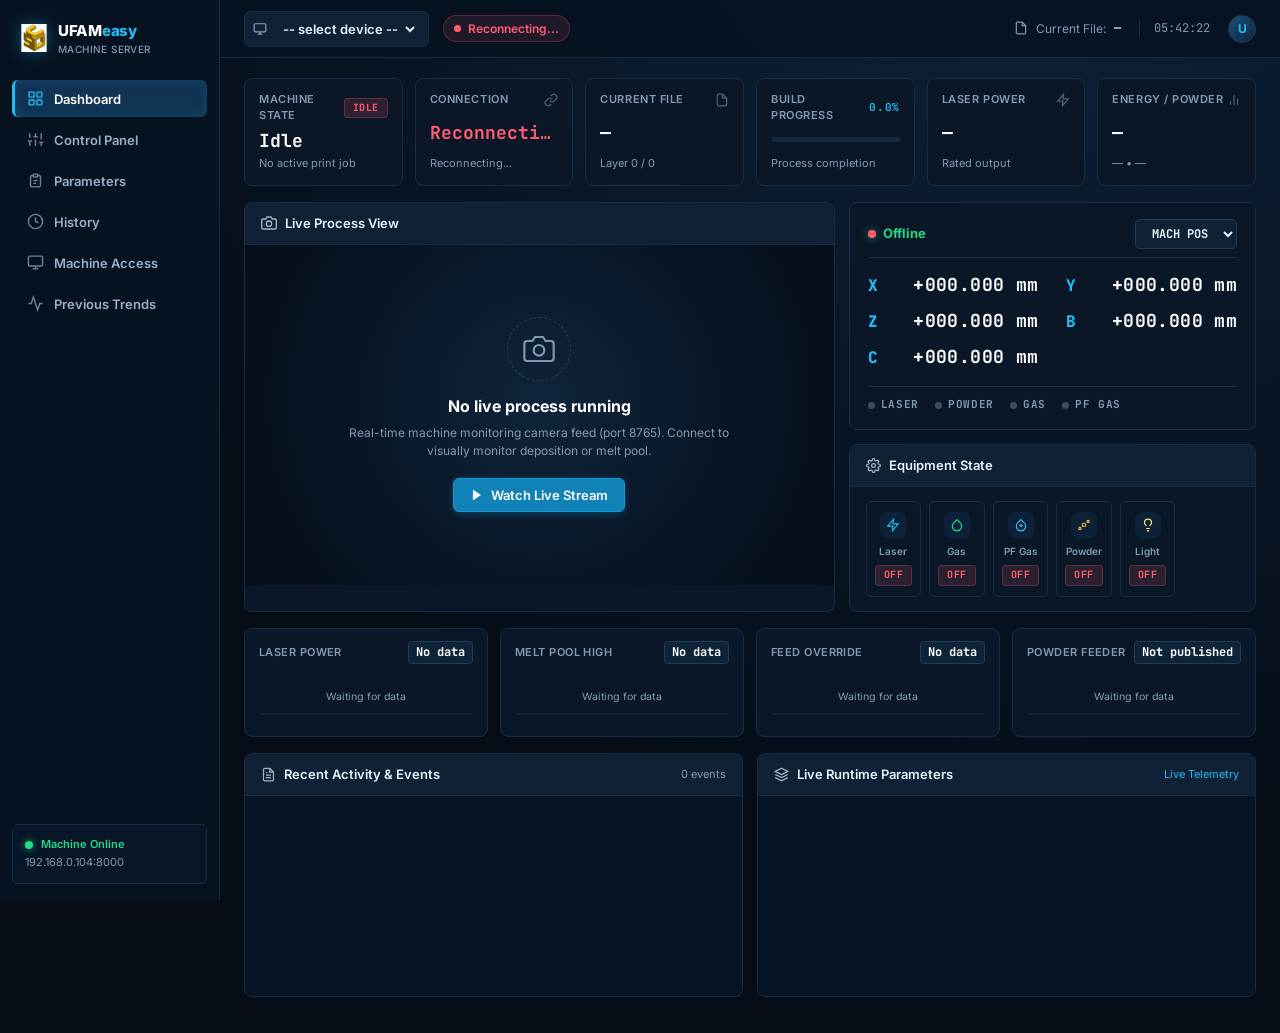
==== commit 46b0b7ee: "Refactor code structure for improved readability and maintainability & also chnaged timeout to 3 sec" ====
--- a/ui/index.html
+++ b/ui/index.html
@@ -4,8 +4,11 @@
   <meta charset="UTF-8">
   <meta name="viewport" content="width=device-width, initial-scale=1.0">
   <title>UFAMeasy Machine Server</title>
-  <link rel="preconnect" href="https://fonts.googleapis.com">
-  <link href="https://fonts.googleapis.com/css2?family=Inter:wght@400;500;600;700;800&family=JetBrains+Mono:wght@400;500;600;700&display=swap" rel="stylesheet">
+  <link rel="preconnect" href="https://fonts.googleapis.com" crossorigin>
+  <link rel="preconnect" href="https://fonts.gstatic.com" crossorigin>
+  <!-- Non-render-blocking font load: page renders immediately on factory Wi-Fi (no internet) using system fallback fonts -->
+  <link rel="preload" href="https://fonts.googleapis.com/css2?family=Inter:wght@400;500;600;700;800&family=JetBrains+Mono:wght@400;500;600;700&display=swap" as="style" onload="this.onload=null;this.rel='stylesheet'">
+  <noscript><link rel="stylesheet" href="https://fonts.googleapis.com/css2?family=Inter:wght@400;500;600;700;800&family=JetBrains+Mono:wght@400;500;600;700&display=swap"></noscript>
   <style>
     :root {
       --bg: #060d17;
@@ -1919,6 +1922,50 @@
       font-size: 12px;
       color: var(--muted);
       display: none;
+    }
+    .rmc-upload-dropzone {
+      border: 1px dashed var(--border-light);
+      border-radius: 8px;
+      padding: 16px;
+      text-align: center;
+      background: var(--panel2);
+      cursor: pointer;
+      transition: all 0.15s ease;
+      margin-bottom: 12px;
+    }
+    .rmc-upload-dropzone:hover, .rmc-upload-dropzone.dragover {
+      border-color: var(--accent);
+      background: rgba(37, 185, 240, 0.08);
+    }
+    .rmc-upload-progress {
+      height: 4px;
+      background: var(--border);
+      border-radius: 2px;
+      overflow: hidden;
+      margin-top: 8px;
+      display: none;
+    }
+    .rmc-upload-progress-fill {
+      height: 100%;
+      background: var(--accent);
+      width: 0%;
+      transition: width 0.1s linear;
+    }
+    .rmc-delete-file-btn {
+      background: transparent;
+      border: 0;
+      color: var(--muted);
+      cursor: pointer;
+      padding: 2px 6px;
+      border-radius: 4px;
+      display: inline-flex;
+      align-items: center;
+      font-size: 16px;
+      line-height: 1;
+    }
+    .rmc-delete-file-btn:hover {
+      color: var(--red);
+      background: var(--red-soft);
     }
 
     /* Mobile Bottom Navigation Bar (Hidden on desktop & tablet) */
@@ -3345,13 +3392,22 @@
     </div>
     <div id="rmcOnMachinePanel" role="tabpanel">
       <div id="rmcFileList" class="rmc-file-list" tabindex="0" aria-label="Available machine files">
-        <div style="padding:20px;text-align:center;color:var(--muted);font-size:12px;">No files available on machine.</div>
+        <div style="padding:20px;text-align:center;color:var(--muted);font-size:12px;">Machine has not published any files</div>
       </div>
     </div>
     <div id="rmcServerFilesPanel" role="tabpanel" style="display:none;">
-      <div style="padding:24px 16px;text-align:center;background:var(--panel2);border:1px dashed var(--border-light);border-radius:8px;margin-bottom:16px;">
-        <div style="font-weight:700;font-size:14px;color:#fff;margin-bottom:6px;">Server-Side File Storage</div>
-        <div style="font-size:12px;color:var(--muted);line-height:1.5;">Direct server file uploads and centralized repository will be available in <strong>Phase 6</strong>.<br>In Phase 5, select files currently available on the machine in the &ldquo;On Machine&rdquo; tab.</div>
+      <input type="file" id="rmcServerFileInput" accept=".gcode,.nc" style="display:none;">
+      <div id="rmcServerDropzone" class="rmc-upload-dropzone" tabindex="0" role="button" aria-label="Upload G-code file" style="cursor:pointer;">
+        <svg width="22" height="22" fill="none" stroke="currentColor" stroke-width="2" viewBox="0 0 24 24" style="margin-bottom:4px;color:var(--accent);"><path d="M21 15v4a2 2 0 0 1-2 2H5a2 2 0 0 1-2-2v-4"/><polyline points="17 8 12 3 7 8"/><line x1="12" y1="3" x2="12" y2="15"/></svg>
+        <div style="font-size:13px;font-weight:600;color:#fff;">Drag &amp; drop file here, or <button type="button" id="rmcBrowseBtn" class="action-btn primary" style="display:inline-flex;align-items:center;padding:2px 10px;font-size:12px;margin-left:4px;cursor:pointer;">Browse</button></div>
+        <div style="font-size:11px;color:var(--muted);margin-top:2px;">Supported: .gcode, .nc (Max 200 MB)</div>
+        <div id="rmcUploadProgressBar" class="rmc-upload-progress">
+          <div id="rmcUploadProgressFill" class="rmc-upload-progress-fill"></div>
+        </div>
+      </div>
+      <div style="font-size:11px;font-weight:600;color:var(--muted);text-transform:uppercase;letter-spacing:0.5px;margin-bottom:6px;">Server Registry Files</div>
+      <div id="rmcServerFileList" class="rmc-file-list" tabindex="0" aria-label="Server registry files">
+        <div style="padding:20px;text-align:center;color:var(--muted);font-size:12px;">Loading server files...</div>
       </div>
     </div>
     <div id="rmcLoadStageBar" class="rmc-stage-bar" role="status" aria-live="polite">
@@ -3486,6 +3542,11 @@
   const rmcTabServerFiles = document.getElementById("rmcTabServerFiles");
   const rmcOnMachinePanel = document.getElementById("rmcOnMachinePanel");
   const rmcServerFilesPanel = document.getElementById("rmcServerFilesPanel");
+  const rmcServerDropzone = document.getElementById("rmcServerDropzone");
+  const rmcServerFileInput = document.getElementById("rmcServerFileInput");
+  const rmcUploadProgressBar = document.getElementById("rmcUploadProgressBar");
+  const rmcUploadProgressFill = document.getElementById("rmcUploadProgressFill");
+  const rmcServerFileList = document.getElementById("rmcServerFileList");
   const rmcLoadStageBar = document.getElementById("rmcLoadStageBar");
   const rmcLoadStageText = document.getElementById("rmcLoadStageText");
 
@@ -3503,6 +3564,11 @@
   const rmcCommands = {};      // did -> array of recent commands
   const rmcActiveCmd = {};     // did -> active command object
   const rmcLastSeq = {};       // did -> monotonic sequence number
+  const rmcLastStateReceivedAt = {}; // did -> timestamp ms
+  let rmcServerFiles = [];     // server registry files list
+  let rmcSelectedServerFile = null;
+  let rmcActiveTab = "onMachine";
+  let rmcLockRenewTimer = null;
   let rmcPendingTimer = null;
   let rmcStaleCheckTimer = null;
   let rmcActionInFlight = false;
@@ -4878,6 +4944,8 @@
     return urlParams.get("role") === "viewer";
   }
 
+  const RMC_STALE_MS = 45000;
+
   const RMC_REASON_TEXTS = {
     INVALID_STATE: "Machine is not in a valid state for this action",
     NO_FILE: "No file is currently loaded on machine",
@@ -4889,9 +4957,15 @@
     HASH_MISMATCH: "File checksum validation failed",
     DOWNLOAD_FAILED: "File download to machine failed",
     FAULT: "Machine fault condition reported",
-    DUPLICATE: "Duplicate command request",
+    DUPLICATE: "Duplicate file or command request",
     UNAUTHORIZED: "Unauthorized command request",
-    LOCKED_BY_OTHER: "Machine is locked by another operator"
+    LOCKED_BY_OTHER: "Machine is locked by another operator",
+    FILE_TOO_LARGE: "File exceeds maximum allowed size (200 MB)",
+    UNSUPPORTED_TYPE: "Unsupported file type. Only .gcode and .nc files are allowed",
+    FILE_CHANGED: "File on disk has been modified or size does not match",
+    DISK_FULL: "Server or machine disk space is full",
+    DOWNLOAD_TIMEOUT: "File download timed out before completion",
+    TRANSFER_DENIED: "File transfer or download access denied"
   };
 
   function formatReasonCode(code, fallback = "") {
@@ -4899,14 +4973,18 @@
     return RMC_REASON_TEXTS[code] || fallback || code;
   }
 
-  function isDeviceStale(st) {
+  function isDeviceStale(st, did) {
     if (!st) return true;
     if (st.job_state === "offline") return true;
+    const lastRecv = did ? rmcLastStateReceivedAt[did] : null;
+    if (lastRecv) {
+      return (Date.now() - lastRecv) > RMC_STALE_MS;
+    }
     if (!st.recorded_at) return true;
     try {
       const recTime = new Date(st.recorded_at).getTime();
       if (isNaN(recTime)) return true;
-      return (Date.now() - recTime) > 30000;
+      return (Date.now() - recTime) > RMC_STALE_MS;
     } catch (_) {
       return true;
     }
@@ -5048,7 +5126,7 @@
       seq: 0
     };
 
-    const stale = !currentMachineConnected || isDeviceStale(st);
+    const stale = !currentMachineConnected || isDeviceStale(st, did);
     const lock = rmcLocks[did] || {};
     const lockedBy = st.controlled_by || lock.issued_by;
     const myUser = getCurrentUser();
@@ -5085,16 +5163,19 @@
         rmcLockText.textContent = `Control: You (${escapeHtml(myUser)})`;
         rmcTakeLockBtn.style.display = "none";
         rmcReleaseLockBtn.style.display = "inline-flex";
+        startLockRenewal();
       } else if (isLockedByOther) {
         rmcLockBadge.className = "rmc-tag tag-off";
         rmcLockText.textContent = `Locked by ${escapeHtml(lockedBy)}`;
         rmcTakeLockBtn.style.display = "none";
         rmcReleaseLockBtn.style.display = "none";
+        stopLockRenewal();
       } else {
         rmcLockBadge.className = "rmc-tag tag-off";
         rmcLockText.textContent = "Unlocked";
         rmcTakeLockBtn.style.display = isReadOnly ? "none" : "inline-flex";
         rmcReleaseLockBtn.style.display = "none";
+        stopLockRenewal();
       }
     }
 
@@ -5177,10 +5258,23 @@
       if (isCmdPending && actCmd && actCmd.action === cfg.id) {
         cfg.el.classList.add("pending");
         cfg.el.disabled = true;
-        const exp = new Date(actCmd.expires_at || 0).getTime();
-        const rem = Math.max(0, Math.ceil((exp - Date.now()) / 1000));
-        textSpan.textContent = `Waiting for operator… ${rem}s`;
-        cfg.el.title = "Waiting for operator confirmation";
+        if (actCmd.status === "progress") {
+          const stage = actCmd.stage || "downloading";
+          const pct = Math.round(Number(actCmd.percent) || 0);
+          textSpan.textContent = stage === "downloading" ? `Downloading ${pct}%` : "Verifying…";
+          cfg.el.title = stage === "downloading" ? `Downloading file to machine (${pct}%)` : "Verifying file checksum";
+        } else if (actCmd.status === "received") {
+          textSpan.textContent = "Waiting for machine…";
+          cfg.el.title = "Waiting for machine to process command";
+        } else if (actCmd.status === "sent") {
+          textSpan.textContent = "Sending…";
+          cfg.el.title = "Dispatching command to machine";
+        } else {
+          const exp = new Date(actCmd.expires_at || 0).getTime();
+          const rem = Math.max(0, Math.ceil((exp - Date.now()) / 1000));
+          textSpan.textContent = `Waiting for operator… ${rem}s`;
+          cfg.el.title = "Waiting for operator confirmation";
+        }
       } else {
         cfg.el.classList.remove("pending");
         textSpan.textContent = cfg.label;
@@ -5301,10 +5395,12 @@
       updateRmcTimeline(did, "sent");
       updateRmcUI(did);
       fetchRmcCommands(did);
+      return cmdId;
     } catch (err) {
       showToast(`Error: ${err.message}`, true);
       clearRmcActiveCommand(did);
       updateRmcUI(did);
+      throw err;
     } finally {
       rmcActionInFlight = false;
     }
@@ -5318,6 +5414,13 @@
         clearInterval(rmcPendingTimer);
         rmcPendingTimer = null;
         updateRmcUI(did);
+        return;
+      }
+      // If command is in progress (downloading/verifying), do not show a countdown timeout or expire
+      if (actCmd.status === "progress") {
+        if (did === deviceSelect.value) {
+          updateRmcUI(did);
+        }
         return;
       }
       const expTime = new Date(actCmd.expires_at).getTime();
@@ -5333,7 +5436,13 @@
         const activeBtn = btnMap[actCmd.action];
         if (activeBtn) {
           const textEl = activeBtn.querySelector(".rmc-btn-text") || activeBtn;
-          textEl.textContent = `Waiting for operator… ${remSec}s`;
+          if (actCmd.status === "received") {
+            textEl.textContent = "Waiting for machine…";
+          } else if (actCmd.status === "sent") {
+            textEl.textContent = "Sending…";
+          } else {
+            textEl.textContent = `Waiting for operator… ${remSec}s`;
+          }
         }
       }
       if (remSec <= 0) {
@@ -5362,7 +5471,11 @@
       actCmd.status = status;
       actCmd.reason_code = ack.reason_code;
       actCmd.message = ack.message;
-      updateRmcTimeline(did, status, ack.reason_code, ack.message);
+      if (status === "progress") {
+        actCmd.stage = ack.stage || (ack.progress && ack.progress.stage) || "downloading";
+        actCmd.percent = ack.percent !== undefined ? ack.percent : (ack.progress ? ack.progress.percent : 0);
+      }
+      updateRmcTimeline(did, status, ack.reason_code, ack.message, actCmd);
     }
 
     if (["done", "rejected", "expired", "timeout", "failed"].includes(status)) {
@@ -5384,7 +5497,11 @@
       actCmd.status = status;
       actCmd.reason_code = cmd.reason_code;
       if (cmd.expires_at) actCmd.expires_at = cmd.expires_at;
-      updateRmcTimeline(did, status, cmd.reason_code, cmd.message);
+      if (status === "progress") {
+        actCmd.stage = cmd.stage || (cmd.progress && cmd.progress.stage) || "downloading";
+        actCmd.percent = cmd.percent !== undefined ? cmd.percent : (cmd.progress ? cmd.progress.percent : 0);
+      }
+      updateRmcTimeline(did, status, cmd.reason_code, cmd.message, actCmd);
     }
 
     if (["done", "rejected", "expired", "timeout", "failed"].includes(status)) {
@@ -5410,7 +5527,7 @@
     }
   }
 
-  function updateRmcTimeline(did, status, reasonCode = null, message = null) {
+  function updateRmcTimeline(did, status, reasonCode = null, message = null, actCmd = null) {
     if (did !== deviceSelect.value) return;
 
     [rmcStepSent, rmcStepReceived, rmcStepAccepted, rmcStepDone].forEach(s => {
@@ -5419,27 +5536,46 @@
     if (rmcTimelineBarFill) rmcTimelineBarFill.style.width = "0%";
 
     const humanReason = formatReasonCode(reasonCode, message || "");
+    const cmdObj = actCmd || rmcActiveCmd[did];
+    const stage = cmdObj ? (cmdObj.stage || "downloading") : "downloading";
+    const percent = cmdObj ? Math.round(Number(cmdObj.percent) || 0) : 0;
+
+    let stageText = "";
 
     switch (status) {
       case "sent":
         if (rmcStepSent) rmcStepSent.classList.add("active");
-        if (rmcTimelineBarFill) rmcTimelineBarFill.style.width = "0%";
-        if (rmcTimelineMsg) rmcTimelineMsg.textContent = "Command dispatched to server and published via MQTT...";
+        if (rmcTimelineBarFill) rmcTimelineBarFill.style.width = "10%";
+        stageText = "Sending command to machine...";
         break;
 
       case "received":
         if (rmcStepSent) rmcStepSent.classList.add("done");
         if (rmcStepReceived) rmcStepReceived.classList.add("active");
-        if (rmcTimelineBarFill) rmcTimelineBarFill.style.width = "33%";
-        if (rmcTimelineMsg) rmcTimelineMsg.textContent = "Received by machine. Waiting for operator approval...";
+        if (rmcTimelineBarFill) rmcTimelineBarFill.style.width = "30%";
+        stageText = "Waiting for machine...";
+        break;
+
+      case "progress":
+        if (rmcStepSent) rmcStepSent.classList.add("done");
+        if (rmcStepReceived) rmcStepReceived.classList.add("done");
+        if (rmcStepAccepted) rmcStepAccepted.classList.add("active");
+        if (stage === "downloading") {
+          const w = Math.min(65, 30 + Math.round((percent / 100) * 35));
+          if (rmcTimelineBarFill) rmcTimelineBarFill.style.width = `${w}%`;
+          stageText = `Downloading ${percent}%...`;
+        } else {
+          if (rmcTimelineBarFill) rmcTimelineBarFill.style.width = "68%";
+          stageText = "Verifying checksum...";
+        }
         break;
 
       case "accepted":
         if (rmcStepSent) rmcStepSent.classList.add("done");
         if (rmcStepReceived) rmcStepReceived.classList.add("done");
         if (rmcStepAccepted) rmcStepAccepted.classList.add("active");
-        if (rmcTimelineBarFill) rmcTimelineBarFill.style.width = "66%";
-        if (rmcTimelineMsg) rmcTimelineMsg.textContent = "Accepted by machine operator. Executing action...";
+        if (rmcTimelineBarFill) rmcTimelineBarFill.style.width = "75%";
+        stageText = "Waiting for operator approval...";
         break;
 
       case "done":
@@ -5448,30 +5584,53 @@
         if (rmcStepAccepted) rmcStepAccepted.classList.add("done");
         if (rmcStepDone) rmcStepDone.classList.add("done");
         if (rmcTimelineBarFill) rmcTimelineBarFill.style.width = "100%";
-        if (rmcTimelineMsg) rmcTimelineMsg.textContent = "Command executed and finished successfully.";
+        stageText = "Done: Command completed successfully.";
         break;
 
       case "rejected":
         if (rmcStepSent) rmcStepSent.classList.add("done");
         if (rmcStepReceived) rmcStepReceived.classList.add("failed");
-        if (rmcTimelineMsg) rmcTimelineMsg.textContent = `Rejected by operator: ${humanReason}`;
+        if (rmcTimelineBarFill) rmcTimelineBarFill.style.width = "50%";
+        stageText = `Rejected: ${humanReason || "Operator declined"}`;
         break;
 
       case "expired":
       case "timeout":
         if (rmcStepSent) rmcStepSent.classList.add("done");
         if (rmcStepReceived) rmcStepReceived.classList.add("failed");
-        if (rmcTimelineMsg) rmcTimelineMsg.textContent = `Command expired / timed out: ${humanReason || "Operator did not respond"}`;
+        if (rmcTimelineBarFill) rmcTimelineBarFill.style.width = "50%";
+        stageText = `Timed out: ${humanReason || "No response received"}`;
         break;
 
       case "failed":
         if (rmcStepSent) rmcStepSent.classList.add("failed");
-        if (rmcTimelineMsg) rmcTimelineMsg.textContent = `Command failed: ${humanReason}`;
+        if (rmcTimelineBarFill) rmcTimelineBarFill.style.width = "50%";
+        stageText = `Failed: ${humanReason || "Execution error"}`;
         break;
 
       default:
-        if (rmcTimelineMsg) rmcTimelineMsg.textContent = "No active command.";
+        stageText = "No active command.";
         break;
+    }
+
+    if (rmcTimelineMsg) rmcTimelineMsg.textContent = stageText;
+
+    if (rmcLoadStageBar && rmcLoadStageText && rmcLoadModal && rmcLoadModal.style.display === "flex") {
+      rmcLoadStageBar.style.display = "block";
+      rmcLoadStageText.textContent = stageText;
+      if (["rejected", "expired", "timeout", "failed"].includes(status)) {
+        rmcLoadStageBar.style.borderColor = "var(--red)";
+        if (rmcLoadSubmit) rmcLoadSubmit.disabled = false;
+      } else if (status === "done") {
+        rmcLoadStageBar.style.borderColor = "var(--green)";
+        setTimeout(() => {
+          if (rmcLoadModal && rmcLoadModal.style.display === "flex") {
+            closeLoadFileModal();
+          }
+        }, 1200);
+      } else {
+        rmcLoadStageBar.style.borderColor = "var(--border)";
+      }
     }
   }
 
@@ -5548,31 +5707,71 @@
   function openLoadFileModal(did) {
     if (!rmcLoadModal) return;
     rmcSelectedFile = null;
-    if (rmcLoadSubmit) rmcLoadSubmit.disabled = true;
+    rmcSelectedServerFile = null;
+    if (rmcLoadSubmit) {
+      rmcLoadSubmit.disabled = true;
+      rmcLoadSubmit.textContent = "Load Selected File";
+    }
     if (rmcLoadStageBar) rmcLoadStageBar.style.display = "none";
-    switchLoadModalTab("onMachine");
+    const machineFiles = rmcFiles[did] || [];
+    // If the machine has no published files, default to serverFiles tab so user immediately sees upload & file selector
+    const defaultTab = (machineFiles.length > 0) ? (rmcActiveTab || "onMachine") : "serverFiles";
+    switchLoadModalTab(defaultTab);
     renderRmcFilesModal(did);
+    fetchServerFiles();
     rmcLoadModal.style.display = "flex";
   }
 
   function closeLoadFileModal() {
     if (rmcLoadModal) rmcLoadModal.style.display = "none";
     rmcSelectedFile = null;
+    rmcSelectedServerFile = null;
   }
 
   function switchLoadModalTab(tab) {
+    rmcActiveTab = tab;
     if (tab === "onMachine") {
       rmcTabOnMachine?.classList.add("active");
       rmcTabServerFiles?.classList.remove("active");
       if (rmcOnMachinePanel) rmcOnMachinePanel.style.display = "block";
       if (rmcServerFilesPanel) rmcServerFilesPanel.style.display = "none";
-      if (rmcLoadSubmit) rmcLoadSubmit.style.display = "inline-flex";
+      if (rmcLoadSubmit) {
+        rmcLoadSubmit.style.display = "inline-flex";
+        rmcLoadSubmit.disabled = !Boolean(rmcSelectedFile);
+        const name = rmcSelectedFile ? (typeof rmcSelectedFile === "string" ? rmcSelectedFile : (rmcSelectedFile.display_name || rmcSelectedFile.name || "File")) : "";
+        rmcLoadSubmit.textContent = name ? `Load "${name}" to Machine` : "Load Selected File";
+      }
+      if (rmcLoadStageBar && rmcLoadStageText) {
+        if (rmcSelectedFile) {
+          rmcLoadStageBar.style.display = "block";
+          rmcLoadStageBar.style.borderColor = "var(--accent)";
+          const name = typeof rmcSelectedFile === "string" ? rmcSelectedFile : (rmcSelectedFile.display_name || rmcSelectedFile.name || "File");
+          rmcLoadStageText.innerHTML = `Selected: <strong>${escapeHtml(name)}</strong>`;
+        } else {
+          rmcLoadStageBar.style.display = "none";
+        }
+      }
     } else {
       rmcTabOnMachine?.classList.remove("active");
       rmcTabServerFiles?.classList.add("active");
       if (rmcOnMachinePanel) rmcOnMachinePanel.style.display = "none";
       if (rmcServerFilesPanel) rmcServerFilesPanel.style.display = "block";
-      if (rmcLoadSubmit) rmcLoadSubmit.style.display = "none";
+      if (rmcLoadSubmit) {
+        rmcLoadSubmit.style.display = "inline-flex";
+        rmcLoadSubmit.disabled = !Boolean(rmcSelectedServerFile);
+        const name = rmcSelectedServerFile ? (rmcSelectedServerFile.display_name || "File") : "";
+        rmcLoadSubmit.textContent = name ? `Load "${name}" to Machine` : "Load Selected File";
+      }
+      if (rmcLoadStageBar && rmcLoadStageText) {
+        if (rmcSelectedServerFile) {
+          rmcLoadStageBar.style.display = "block";
+          rmcLoadStageBar.style.borderColor = "var(--green)";
+          rmcLoadStageText.innerHTML = `Selected: <strong>${escapeHtml(rmcSelectedServerFile.display_name)}</strong> (${formatBytes(rmcSelectedServerFile.size)}) — Ready to load`;
+        } else {
+          rmcLoadStageBar.style.display = "none";
+        }
+      }
+      fetchServerFiles();
     }
   }
 
@@ -5588,16 +5787,28 @@
     if (!rmcFileList) return;
     const files = rmcFiles[did] || [];
     if (!files || files.length === 0) {
-      rmcFileList.innerHTML = '<div style="padding:20px;text-align:center;color:var(--muted);font-size:12px;">No files available on this machine yet. FreeCAD or local operator must register files.</div>';
+      rmcFileList.innerHTML = `
+        <div style="padding:24px;text-align:center;color:var(--muted);font-size:12px;">
+          <div>Machine has not published any cached files.</div>
+          <button type="button" class="action-btn primary" id="rmcSwitchToServerBtn" style="margin-top:12px;padding:6px 14px;font-size:12px;cursor:pointer;">
+            Upload or Select from Server Files &rarr;
+          </button>
+        </div>
+      `;
+      const btn = document.getElementById("rmcSwitchToServerBtn");
+      btn?.addEventListener("click", () => switchLoadModalTab("serverFiles"));
       return;
     }
     rmcFileList.innerHTML = "";
     files.forEach(f => {
       const item = document.createElement("div");
       item.className = "rmc-file-item";
+      if (rmcSelectedFile && (rmcSelectedFile === f || (f.file_id && rmcSelectedFile.file_id === f.file_id))) {
+        item.classList.add("selected");
+      }
       const name = typeof f === "string" ? f : (f.name || f.path || f.file_id || "file");
       const sizeStr = (f && f.size) ? formatBytes(f.size) : "";
-      const modStr = (f && f.modified) ? formatRecordingDate(f.modified) : "";
+      const modStr = (f && f.mtime) ? formatRecordingDate(f.mtime) : ((f && f.modified) ? formatRecordingDate(f.modified) : "");
 
       item.innerHTML = `
         <div style="display:flex;align-items:center;gap:10px;">
@@ -5613,46 +5824,397 @@
         rmcFileList.querySelectorAll(".rmc-file-item").forEach(el => el.classList.remove("selected"));
         item.classList.add("selected");
         rmcSelectedFile = f;
-        if (rmcLoadSubmit) rmcLoadSubmit.disabled = false;
+        if (rmcLoadSubmit && rmcActiveTab === "onMachine") {
+          rmcLoadSubmit.disabled = false;
+          rmcLoadSubmit.textContent = `Load "${name}" to Machine`;
+        }
+        if (rmcLoadStageBar && rmcLoadStageText) {
+          rmcLoadStageBar.style.display = "block";
+          rmcLoadStageBar.style.borderColor = "var(--accent)";
+          rmcLoadStageText.innerHTML = `Selected: <strong>${escapeHtml(name)}</strong>`;
+        }
       });
       rmcFileList.appendChild(item);
     });
   }
 
-  rmcLoadSubmit?.addEventListener("click", async () => {
-    if (!rmcSelectedFile) return;
-    const did = deviceSelect.value;
-    if (!did) return;
-
-    const fileId = typeof rmcSelectedFile === "string" ? rmcSelectedFile : (rmcSelectedFile.file_id || rmcSelectedFile.name || rmcSelectedFile.path);
-    const sha256 = (typeof rmcSelectedFile === "object" && rmcSelectedFile.sha256) ? rmcSelectedFile.sha256 : "";
-    const size = (typeof rmcSelectedFile === "object" && rmcSelectedFile.size) ? Number(rmcSelectedFile.size) || 0 : 0;
+  // Server Files (Registry & Transfer)
+  async function fetchServerFiles() {
+    try {
+      const res = await fetch("/api/rmc/files", {
+        headers: getAuthHeaders()
+      });
+      if (!res.ok) {
+        if (rmcServerFileList) {
+          rmcServerFileList.innerHTML = '<div style="padding:20px;text-align:center;color:var(--muted);font-size:12px;">Failed to load server files.</div>';
+        }
+        return;
+      }
+      const data = await res.json();
+      rmcServerFiles = Array.isArray(data) ? data : [];
+      renderServerFiles();
+    } catch (_) {
+      if (rmcServerFileList) {
+        rmcServerFileList.innerHTML = '<div style="padding:20px;text-align:center;color:var(--muted);font-size:12px;">Failed to load server files.</div>';
+      }
+    }
+  }
+
+  function renderServerFiles() {
+    if (!rmcServerFileList) return;
+    if (!rmcServerFiles || rmcServerFiles.length === 0) {
+      rmcServerFileList.innerHTML = '<div style="padding:20px;text-align:center;color:var(--muted);font-size:12px;">No server registry files found. Upload a file above.</div>';
+      return;
+    }
+    rmcServerFileList.innerHTML = "";
+    rmcServerFiles.forEach(f => {
+      const item = document.createElement("div");
+      item.className = "rmc-file-item";
+      if (rmcSelectedServerFile && rmcSelectedServerFile.file_id === f.file_id) {
+        item.classList.add("selected");
+      }
+      const name = f.display_name || f.file_id || "file";
+      const sizeStr = f.size ? formatBytes(f.size) : "0 B";
+      const uploaderStr = f.uploaded_by ? `by ${escapeHtml(f.uploaded_by)}` : "";
+      const dateStr = f.uploaded_at ? formatRecordingDate(f.uploaded_at) : "";
+
+      item.innerHTML = `
+        <div style="display:flex;align-items:center;gap:10px;min-width:0;flex:1;">
+          <svg width="15" height="15" fill="none" stroke="currentColor" stroke-width="2" viewBox="0 0 24 24" style="flex-shrink:0;"><path d="M14 2H6a2 2 0 0 0-2 2v16a2 2 0 0 0 2 2h12a2 2 0 0 0 2-2V8z"/><polyline points="14 2 14 8 20 8"/></svg>
+          <div style="min-width:0;overflow:hidden;text-overflow:ellipsis;">
+            <div style="font-weight:600;color:#fff;overflow:hidden;text-overflow:ellipsis;white-space:nowrap;">${escapeHtml(name)}</div>
+            <div style="font-size:11px;color:var(--muted);display:flex;gap:8px;flex-wrap:wrap;margin-top:2px;">
+              <span>${escapeHtml(sizeStr)}</span>
+              ${uploaderStr ? `<span>${uploaderStr}</span>` : ""}
+              ${dateStr ? `<span>${escapeHtml(dateStr)}</span>` : ""}
+            </div>
+          </div>
+        </div>
+        <button class="rmc-delete-file-btn" type="button" title="Delete file from server" aria-label="Delete ${escapeHtml(name)}">
+          <svg width="14" height="14" fill="none" stroke="currentColor" stroke-width="2" viewBox="0 0 24 24"><polyline points="3 6 5 6 21 6"/><path d="M19 6v14a2 2 0 0 1-2 2H7a2 2 0 0 1-2-2V6m3 0V4a2 2 0 0 1 2-2h4a2 2 0 0 1 2 2v2"/></svg>
+        </button>
+      `;
+
+      item.addEventListener("click", (e) => {
+        if (e.target.closest(".rmc-delete-file-btn")) return;
+        rmcServerFileList.querySelectorAll(".rmc-file-item").forEach(el => el.classList.remove("selected"));
+        item.classList.add("selected");
+        rmcSelectedServerFile = f;
+        if (rmcLoadSubmit && rmcActiveTab === "serverFiles") {
+          rmcLoadSubmit.disabled = false;
+          rmcLoadSubmit.textContent = `Load "${name}" to Machine`;
+        }
+        if (rmcLoadStageBar && rmcLoadStageText) {
+          rmcLoadStageBar.style.display = "block";
+          rmcLoadStageBar.style.borderColor = "var(--green)";
+          rmcLoadStageText.innerHTML = `Selected: <strong>${escapeHtml(name)}</strong> (${formatBytes(f.size)}) — Ready to load`;
+        }
+      });
+
+      const delBtn = item.querySelector(".rmc-delete-file-btn");
+      delBtn?.addEventListener("click", (e) => {
+        e.stopPropagation();
+        showConfirmDialog(
+          "Delete Server File",
+          `Are you sure you want to permanently delete <strong style="color:var(--red);">${escapeHtml(name)}</strong> from the server registry?`,
+          async () => {
+            try {
+              const delRes = await fetch(`/api/rmc/files/${encodeURIComponent(f.file_id)}`, {
+                method: "DELETE",
+                headers: getAuthHeaders()
+              });
+              if (!delRes.ok) {
+                const errJson = await delRes.json().catch(() => ({}));
+                const errDetail = errJson.detail || errJson;
+                const reason = typeof errDetail === "object" ? (errDetail.reason_code || "") : "";
+                const msg = typeof errDetail === "object" ? (errDetail.message || "") : String(errDetail);
+                throw new Error(formatReasonCode(reason, msg || `Delete failed (${delRes.status})`));
+              }
+              showToast("File deleted from server registry");
+              if (rmcSelectedServerFile && rmcSelectedServerFile.file_id === f.file_id) {
+                rmcSelectedServerFile = null;
+                if (rmcLoadSubmit && rmcActiveTab === "serverFiles") {
+                  rmcLoadSubmit.disabled = true;
+                  rmcLoadSubmit.textContent = "Load Selected File";
+                }
+                if (rmcLoadStageBar) rmcLoadStageBar.style.display = "none";
+              }
+              await fetchServerFiles();
+            } catch (err) {
+              showToast(`Error: ${err.message}`, true);
+            }
+          }
+        );
+      });
+
+      rmcServerFileList.appendChild(item);
+    });
+  }
+
+  function selectServerFileById(fileId) {
+    if (!fileId || !rmcServerFileList) return;
+    const found = rmcServerFiles.find(f => f.file_id === fileId);
+    if (found) {
+      rmcSelectedServerFile = found;
+      if (rmcLoadSubmit && rmcActiveTab === "serverFiles") {
+        rmcLoadSubmit.disabled = false;
+        rmcLoadSubmit.textContent = `Load "${found.display_name}" to Machine`;
+      }
+      rmcServerFileList.querySelectorAll(".rmc-file-item").forEach(el => el.classList.remove("selected"));
+      const items = rmcServerFileList.querySelectorAll(".rmc-file-item");
+      const idx = rmcServerFiles.indexOf(found);
+      if (items[idx]) {
+        items[idx].classList.add("selected");
+        items[idx].scrollIntoView({ block: "nearest", behavior: "smooth" });
+      }
+      if (rmcLoadStageBar && rmcLoadStageText) {
+        rmcLoadStageBar.style.display = "block";
+        rmcLoadStageBar.style.borderColor = "var(--green)";
+        rmcLoadStageText.innerHTML = `Selected: <strong>${escapeHtml(found.display_name)}</strong> (${formatBytes(found.size)}) — Ready to load`;
+      }
+    }
+  }
+
+  function uploadFileToServer(file) {
+    if (!file) return;
+
+    // Client checks: .gcode, .nc only
+    const nameLower = file.name.toLowerCase();
+    if (!nameLower.endsWith(".gcode") && !nameLower.endsWith(".nc")) {
+      showToast("Invalid file type. Only .gcode and .nc files are supported.", true);
+      return;
+    }
+
+    // Client checks: 200 MB max
+    const maxBytes = 200 * 1024 * 1024;
+    if (file.size > maxBytes) {
+      showToast("File exceeds maximum allowed size (200 MB).", true);
+      return;
+    }
+
+    if (rmcUploadProgressBar && rmcUploadProgressFill) {
+      rmcUploadProgressBar.style.display = "block";
+      rmcUploadProgressFill.style.width = "0%";
+    }
 
     if (rmcLoadStageBar && rmcLoadStageText) {
       rmcLoadStageBar.style.display = "block";
-      rmcLoadStageText.textContent = "Sending Load command...";
-      rmcLoadStageBar.style.borderColor = "var(--border)";
-    }
-    rmcLoadSubmit.disabled = true;
-
-    try {
-      await issueRmcCommand("load", {
-        source: "local",
-        file_id: fileId,
-        sha256,
-        size
-      });
-      closeLoadFileModal();
-    } catch (err) {
-      if (rmcLoadStageText) {
-        rmcLoadStageText.textContent = `Rejected: ${err.message}`;
+      rmcLoadStageBar.style.borderColor = "var(--accent)";
+      rmcLoadStageText.textContent = `Uploading ${file.name}...`;
+    }
+
+    const formData = new FormData();
+    formData.append("file", file);
+
+    const xhr = new XMLHttpRequest();
+    xhr.open("POST", "/api/rmc/files", true);
+
+    // CRITICAL: Do NOT set Content-Type header on FormData uploads!
+    // The browser automatically sets Content-Type: multipart/form-data with boundary.
+    const urlParams = new URLSearchParams(window.location.search);
+    const token = urlParams.get("token");
+    if (token) {
+      xhr.setRequestHeader("Authorization", `Bearer ${token}`);
+    }
+
+    xhr.upload.onprogress = (e) => {
+      if (e.lengthComputable && rmcUploadProgressFill) {
+        const pct = Math.round((e.loaded / e.total) * 100);
+        rmcUploadProgressFill.style.width = `${pct}%`;
+        if (rmcLoadStageText) {
+          rmcLoadStageText.textContent = `Uploading ${file.name}... ${pct}%`;
+        }
+      }
+    };
+
+    xhr.onload = async () => {
+      setTimeout(() => {
+        if (rmcUploadProgressBar) rmcUploadProgressBar.style.display = "none";
+        if (rmcUploadProgressFill) rmcUploadProgressFill.style.width = "0%";
+      }, 500);
+
+      if (xhr.status >= 200 && xhr.status < 300) {
+        let resp = {};
+        try { resp = JSON.parse(xhr.responseText); } catch(_) {}
+        showToast("File uploaded successfully to server registry");
+        await fetchServerFiles();
+        if (resp.file_id) {
+          selectServerFileById(resp.file_id);
+        }
+      } else if (xhr.status === 409) {
+        let resp = {};
+        try { resp = JSON.parse(xhr.responseText); } catch(_) {}
+        const detail = resp.detail || resp;
+        const existingId = detail.existing_file_id || (typeof detail === "object" ? detail.existing_file_id : null);
+        showToast("Identical file already exists in server registry. Selecting existing file.");
+        await fetchServerFiles();
+        if (existingId) {
+          selectServerFileById(existingId);
+        }
+      } else {
+        let resp = {};
+        try { resp = JSON.parse(xhr.responseText); } catch(_) {}
+        const detail = resp.detail || resp;
+        let reason = "";
+        let msg = "";
+        if (Array.isArray(detail)) {
+          msg = detail.map(d => d.msg || JSON.stringify(d)).join("; ");
+        } else if (typeof detail === "object" && detail !== null) {
+          reason = detail.reason_code || "";
+          msg = detail.message || JSON.stringify(detail);
+        } else {
+          msg = String(detail || `Upload failed (${xhr.status})`);
+        }
+        const formattedErr = formatReasonCode(reason, msg || `Upload failed (${xhr.status})`);
+        showToast(formattedErr, true);
+        if (rmcLoadStageBar && rmcLoadStageText) {
+          rmcLoadStageBar.style.display = "block";
+          rmcLoadStageBar.style.borderColor = "var(--red)";
+          rmcLoadStageText.textContent = `Upload failed: ${formattedErr}`;
+        }
+      }
+    };
+
+    xhr.onerror = () => {
+      if (rmcUploadProgressBar) rmcUploadProgressBar.style.display = "none";
+      showToast("Network error uploading file to server", true);
+      if (rmcLoadStageBar && rmcLoadStageText) {
+        rmcLoadStageBar.style.display = "block";
         rmcLoadStageBar.style.borderColor = "var(--red)";
-      }
-      rmcLoadSubmit.disabled = false;
-    }
+        rmcLoadStageText.textContent = "Network error uploading file to server";
+      }
+    };
+
+    xhr.send(formData);
+  }
+
+  const rmcBrowseBtn = document.getElementById("rmcBrowseBtn");
+  rmcBrowseBtn?.addEventListener("click", (e) => {
+    e.stopPropagation();
+    rmcServerFileInput?.click();
   });
 
-  // Lock Actions
+  rmcServerDropzone?.addEventListener("click", (e) => {
+    if (e.target.id === "rmcBrowseBtn" || e.target.closest("#rmcBrowseBtn")) return;
+    rmcServerFileInput?.click();
+  });
+  rmcServerDropzone?.addEventListener("keydown", (e) => {
+    if (e.key === "Enter" || e.key === " ") {
+      e.preventDefault();
+      rmcServerFileInput?.click();
+    }
+  });
+  rmcServerFileInput?.addEventListener("click", (e) => {
+    e.stopPropagation();
+  });
+  rmcServerFileInput?.addEventListener("change", (e) => {
+    const file = e.target.files?.[0];
+    if (file) {
+      uploadFileToServer(file);
+      e.target.value = "";
+    }
+  });
+  rmcServerDropzone?.addEventListener("dragover", (e) => {
+    e.preventDefault();
+    rmcServerDropzone.classList.add("dragover");
+  });
+  rmcServerDropzone?.addEventListener("dragleave", () => {
+    rmcServerDropzone.classList.remove("dragover");
+  });
+  rmcServerDropzone?.addEventListener("drop", (e) => {
+    e.preventDefault();
+    rmcServerDropzone.classList.remove("dragover");
+    const file = e.dataTransfer?.files?.[0];
+    if (file) {
+      uploadFileToServer(file);
+    }
+  });
+
+  rmcLoadSubmit?.addEventListener("click", async () => {
+    const did = deviceSelect ? deviceSelect.value : null;
+    if (!did) return;
+
+    if (rmcActiveTab === "serverFiles") {
+      if (!rmcSelectedServerFile || !rmcSelectedServerFile.file_id) return;
+      if (rmcLoadStageBar && rmcLoadStageText) {
+        rmcLoadStageBar.style.display = "block";
+        rmcLoadStageText.textContent = "Sending Load command...";
+        rmcLoadStageBar.style.borderColor = "var(--border)";
+      }
+      rmcLoadSubmit.disabled = true;
+
+      try {
+        await issueRmcCommand("load", {
+          source: "server",
+          file_id: rmcSelectedServerFile.file_id
+        });
+      } catch (err) {
+        if (rmcLoadStageText) {
+          rmcLoadStageText.textContent = `Rejected: ${err.message}`;
+          rmcLoadStageBar.style.borderColor = "var(--red)";
+        }
+        rmcLoadSubmit.disabled = false;
+      }
+    } else {
+      if (!rmcSelectedFile) return;
+      const fileId = typeof rmcSelectedFile === "string" ? rmcSelectedFile : (rmcSelectedFile.file_id || rmcSelectedFile.name || rmcSelectedFile.path);
+      if (!fileId) return;
+
+      if (rmcLoadStageBar && rmcLoadStageText) {
+        rmcLoadStageBar.style.display = "block";
+        rmcLoadStageText.textContent = "Sending Load command...";
+        rmcLoadStageBar.style.borderColor = "var(--border)";
+      }
+      rmcLoadSubmit.disabled = true;
+
+      try {
+        await issueRmcCommand("load", {
+          source: "local",
+          file_id: fileId
+        });
+      } catch (err) {
+        if (rmcLoadStageText) {
+          rmcLoadStageText.textContent = `Rejected: ${err.message}`;
+          rmcLoadStageBar.style.borderColor = "var(--red)";
+        }
+        rmcLoadSubmit.disabled = false;
+      }
+    }
+  });
+
+  // Lock Actions & Periodic Renewal
+  function renewLockIfHeld() {
+    const did = deviceSelect ? deviceSelect.value : null;
+    const myUser = getCurrentUser();
+    if (!did || !rmcLocks[did] || rmcLocks[did].issued_by !== myUser) {
+      stopLockRenewal();
+      return;
+    }
+    fetch(`/api/devices/${encodeURIComponent(did)}/lock`, {
+      method: "POST",
+      headers: getAuthHeaders(),
+      body: JSON.stringify({})
+    }).then(res => {
+      if (res.ok) return res.json();
+    }).then(data => {
+      if (data && data.issued_by) {
+        rmcLocks[did] = data;
+      }
+    }).catch(() => {});
+  }
+
+  function startLockRenewal() {
+    if (rmcLockRenewTimer) return;
+    rmcLockRenewTimer = setInterval(renewLockIfHeld, 30000);
+  }
+
+  function stopLockRenewal() {
+    if (rmcLockRenewTimer) {
+      clearInterval(rmcLockRenewTimer);
+      rmcLockRenewTimer = null;
+    }
+  }
+
   rmcTakeLockBtn?.addEventListener("click", async () => {
     const did = deviceSelect.value;
     if (!did) return;
@@ -5675,6 +6237,7 @@
       rmcLocks[did] = data;
       showToast("Exclusive control lock acquired");
       updateRmcUI(did);
+      startLockRenewal();
     } catch (err) {
       showToast(err.message, true);
     }
@@ -5695,6 +6258,7 @@
       delete rmcLocks[did];
       showToast("Control lock released");
       updateRmcUI(did);
+      stopLockRenewal();
     } catch (err) {
       showToast(err.message, true);
     }
@@ -5704,7 +6268,13 @@
     const did = deviceSelect ? deviceSelect.value : null;
     const myUser = getCurrentUser();
     if (did && rmcLocks[did] && rmcLocks[did].issued_by === myUser) {
-      navigator.sendBeacon && navigator.sendBeacon(`/api/devices/${encodeURIComponent(did)}/lock`);
+      try {
+        fetch(`/api/devices/${encodeURIComponent(did)}/lock`, {
+          method: "DELETE",
+          headers: getAuthHeaders(),
+          keepalive: true
+        });
+      } catch (_) {}
     }
   });
 
@@ -5846,6 +6416,7 @@
             if (st) {
               rmcStates[did] = st;
               rmcLastSeq[did] = Number(st.seq) || 0;
+              rmcLastStateReceivedAt[did] = Date.now();
             }
           });
           Object.entries(rmcInitFiles).forEach(([did, files]) => {
@@ -5890,6 +6461,8 @@
           const did = msg.device_id;
           const st = msg.data;
           if (!did || !st) break;
+
+          rmcLastStateReceivedAt[did] = Date.now();
 
           // Ignore out-of-order state if seq is older than what's already shown
           const seq = Number(st.seq) || 0;
@@ -6074,7 +6647,9 @@
 
   function startEquipPoll() {
     stopEquipPoll();
-    _equipPollTimer = setInterval(pollEquipmentState, 3000);
+    // 8s on factory floor — WebSocket covers real-time during active jobs;
+    // polling every 3s clogs the HTTP queue on slow factory Wi-Fi
+    _equipPollTimer = setInterval(pollEquipmentState, 8000);
   }
 
   function stopEquipPoll() {
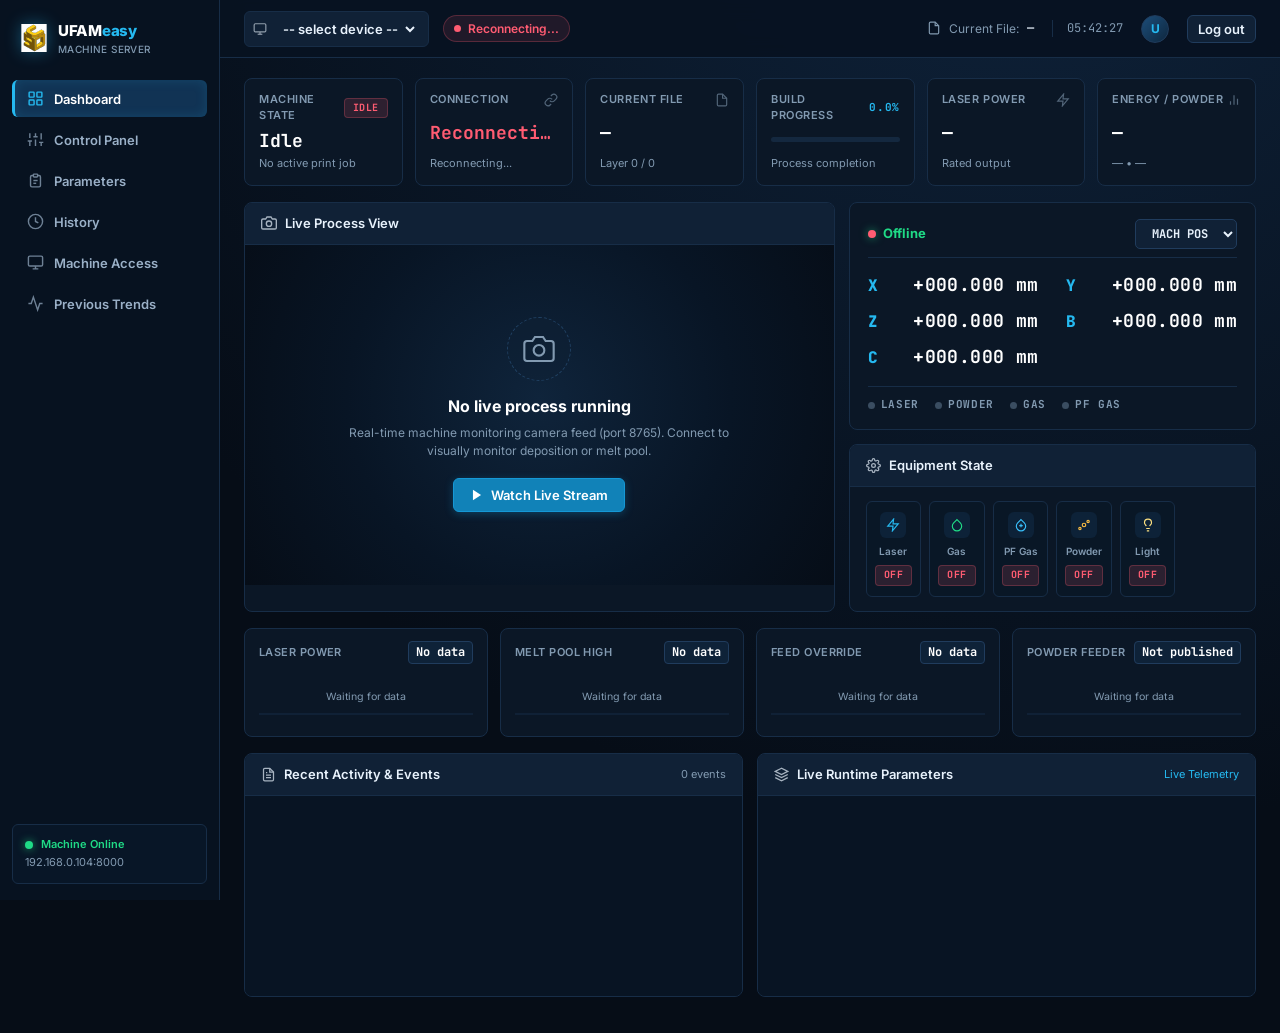
==== commit 3d149bec: "frontend timeouts" ====
--- a/ui/index.html
+++ b/ui/index.html
@@ -1,4 +1,4 @@
-<!DOCTYPE html>
+﻿<!DOCTYPE html>
 <html lang="en">
 <head>
   <meta charset="UTF-8">
@@ -2556,6 +2556,7 @@
 
         <div class="topbar-time" id="topbarClock">-- : -- : --</div>
         <div class="user-avatar" title="UFAM Server">U</div>
+        <button id="logoutBtn" type="button" class="action-btn" style="padding:5px 10px;">Log out</button>
       </div>
     </header>
 
@@ -2895,6 +2896,9 @@
             <button class="action-btn" id="rmcReleaseLockBtn" type="button" style="display:none;" title="Release exclusive control lock">
               <span>Release Control</span>
             </button>
+            <span id="rmcControlStatus" class="rmc-tag tag-off">Controls locked</span>
+            <button class="action-btn primary" id="rmcUnlockControlBtn" type="button">Unlock Controls</button>
+            <button class="action-btn" id="rmcLockControlBtn" type="button" style="display:none;">Lock Controls</button>
           </div>
         </div>
       </div>
@@ -3377,6 +3381,19 @@
 </div>
 
 <!-- RMC Load File Modal -->
+<div id="rmcControlUnlockModal" class="rmc-modal-overlay" role="dialog" aria-modal="true" aria-labelledby="rmcControlUnlockTitle" style="display:none;">
+  <div class="rmc-modal" style="max-width:360px;">
+    <div class="rmc-modal-head">
+      <div><h3 id="rmcControlUnlockTitle">Unlock Machine Controls</h3><p>Enter the control password to enable hazardous RMC actions.</p></div>
+    </div>
+    <form id="rmcControlUnlockForm">
+      <input id="rmcControlPassword" type="password" autocomplete="current-password" placeholder="Control password" style="width:100%;box-sizing:border-box;padding:10px;margin:10px 0;background:#07192b;border:1px solid var(--border);border-radius:6px;color:#fff;">
+      <div id="rmcControlUnlockError" style="min-height:18px;color:var(--red);font-size:12px;"></div>
+      <div style="display:flex;justify-content:flex-end;gap:10px;margin-top:12px;"><button class="action-btn" id="rmcControlUnlockCancel" type="button">Cancel</button><button class="action-btn primary" type="submit">Unlock</button></div>
+    </form>
+  </div>
+</div>
+
 <div id="rmcLoadModal" class="rmc-modal-overlay" role="dialog" aria-modal="true" aria-labelledby="rmcLoadTitle">
   <div class="rmc-modal-box">
     <div class="rmc-modal-head">
@@ -3421,6 +3438,34 @@
 </div>
 
 <script>
+  const nativeFetch = window.fetch.bind(window);
+  let redirectingToLogin = false;
+  // Hung GETs on flaky Wi-Fi otherwise hold the browser's per-host connection
+  // slots indefinitely. Only idempotent GETs get a timeout; commands/locks
+  // (POST/DELETE) and legitimately slow transfers are left untouched.
+  const FETCH_TIMEOUT_MS = 10000;
+  const SLOW_GET_PATHS = ["/logs/", "/recordings", "/api/rmc/files", "/replay"];
+  window.fetch = async (input, init = {}) => {
+    const method = (init.method || "GET").toUpperCase();
+    const url = typeof input === "string" ? input : input.url;
+    let timer = null;
+    if (method === "GET" && !init.signal && !SLOW_GET_PATHS.some(p => url.includes(p))) {
+      const controller = new AbortController();
+      timer = setTimeout(() => controller.abort(), FETCH_TIMEOUT_MS);
+      init = { ...init, signal: controller.signal };
+    }
+    try {
+      const response = await nativeFetch(input, { ...init, credentials: "same-origin" });
+      if (response.status === 401 && !redirectingToLogin) {
+        redirectingToLogin = true;
+        window.location.replace("/login");
+      }
+      return response;
+    } finally {
+      if (timer) clearTimeout(timer);
+    }
+  };
+
   // DOM References
   const tableBody = document.getElementById("tableBody");
   const tableWrap = document.getElementById("tableWrap");
@@ -3453,6 +3498,14 @@
   const logsTableBody = document.getElementById("logsTableBody");
   const logsEmptyState = document.getElementById("logsEmptyState");
   const toast = document.getElementById("toast");
+
+  document.getElementById("logoutBtn")?.addEventListener("click", async () => {
+    try {
+      await fetch("/logout", { method: "POST" });
+    } finally {
+      window.location.replace("/login");
+    }
+  });
 
   // Camera DOM
   const cameraFeed = document.getElementById("cameraFeed");
@@ -3523,6 +3576,9 @@
   const rmcLockText = document.getElementById("rmcLockText");
   const rmcTakeLockBtn = document.getElementById("rmcTakeLockBtn");
   const rmcReleaseLockBtn = document.getElementById("rmcReleaseLockBtn");
+  const rmcControlStatus = document.getElementById("rmcControlStatus");
+  const rmcUnlockControlBtn = document.getElementById("rmcUnlockControlBtn");
+  const rmcLockControlBtn = document.getElementById("rmcLockControlBtn");
   const rmcTimelineMsg = document.getElementById("rmcTimelineMsg");
   const rmcTimelineBarFill = document.getElementById("rmcTimelineBarFill");
   const rmcStepSent = document.getElementById("rmcStepSent");
@@ -3549,6 +3605,11 @@
   const rmcServerFileList = document.getElementById("rmcServerFileList");
   const rmcLoadStageBar = document.getElementById("rmcLoadStageBar");
   const rmcLoadStageText = document.getElementById("rmcLoadStageText");
+  const rmcControlUnlockModal = document.getElementById("rmcControlUnlockModal");
+  const rmcControlUnlockForm = document.getElementById("rmcControlUnlockForm");
+  const rmcControlPassword = document.getElementById("rmcControlPassword");
+  const rmcControlUnlockError = document.getElementById("rmcControlUnlockError");
+  const rmcControlUnlockCancel = document.getElementById("rmcControlUnlockCancel");
 
   const rmcConfirmModal = document.getElementById("rmcConfirmModal");
   const rmcConfirmTitle = document.getElementById("rmcConfirmTitle");
@@ -3574,6 +3635,8 @@
   let rmcActionInFlight = false;
   let rmcSelectedFile = null;
   let rmcConfirmCallback = null;
+  let rmcControlExpiresAt = 0;
+  let rmcControlTimer = null;
 
   // State
   const rowsByKey = new Map();
@@ -3747,8 +3810,8 @@
         b = valObj[3] ?? 0;
         c = valObj[4] ?? 0;
       } else if (valObj.length >= 6) {
-        b = valObj[4] ?? 0;
-        c = valObj[5] ?? 0;
+        b = valObj[3] ?? 0;
+        c = valObj[4] ?? 0;
       }
     } else if (typeof valObj === 'object') {
       x = valObj.X ?? valObj.x ?? 0;
@@ -3781,7 +3844,17 @@
 
   // Update Runtime KPIs & Indicators
   function updateRuntime(data = {}) {
-    if (data.current_file) {
+    // Job state and build progress have one owner: a fresh RMC state.  Generic
+    // runtime telemetry is intentionally partial (and the idle equipment poll
+    // contains no job fields), so letting it redraw these values caused the
+    // dashboard to alternate between RMC RUNNING/progress and IDLE/0%.
+    const selectedDid = deviceSelect ? deviceSelect.value : null;
+    const selectedRmcState = selectedDid ? rmcStates[selectedDid] : null;
+    const rmcOwnsJobDisplay = Boolean(
+      selectedRmcState && !isDeviceStale(selectedRmcState, selectedDid)
+    );
+
+    if (data.current_file && !rmcOwnsJobDisplay) {
       const fn = String(data.current_file).trim();
       if (fn && fn.toLowerCase() !== 'unknown') {
         if (rtFile) rtFile.textContent = fn;
@@ -3817,10 +3890,12 @@
       rtPower.textContent = Number.isFinite(p) ? `${p.toFixed(1)}%` : '—';
     }
 
-    const isPrinting = isLaser || (data.current_layer != null && data.current_layer > 0);
-    if (rtState) rtState.innerHTML = `<span class="status-pill ${isPrinting ? 'on' : 'off'}">${isPrinting ? 'PRINTING' : 'IDLE'}</span>`;
-    if (rtStateVal) rtStateVal.textContent = isPrinting ? 'Printing' : 'Idle';
-    if (rtStateSub) rtStateSub.textContent = isPrinting ? 'Process active' : 'No active print job';
+    if (!rmcOwnsJobDisplay) {
+      const isPrinting = isLaser || (data.current_layer != null && data.current_layer > 0);
+      if (rtState) rtState.innerHTML = `<span class="status-pill ${isPrinting ? 'on' : 'off'}">${isPrinting ? 'PRINTING' : 'IDLE'}</span>`;
+      if (rtStateVal) rtStateVal.textContent = isPrinting ? 'Printing' : 'Idle';
+      if (rtStateSub) rtStateSub.textContent = isPrinting ? 'Process active' : 'No active print job';
+    }
 
     if (data.powder_usage != null && estPowder) estPowder.textContent = `${Number(data.powder_usage).toFixed(1)}g`;
     if (data.deposition_efficiency != null && estEfficiency) estEfficiency.textContent = `${(Number(data.deposition_efficiency) * 100).toFixed(1)}%`;
@@ -4383,7 +4458,7 @@
     const idleDesc = document.querySelector("#cameraCollapsed .idle-desc");
     if (idleDesc) {
       if (devIp) {
-        idleDesc.textContent = `Real-time machine monitoring camera feed for ${selectedDid} (${devIp}:8765). Connect to visually monitor deposition or melt pool.`;
+        idleDesc.textContent = `Real-time machine monitoring camera feed for ${selectedDid}`;
       } else {
         idleDesc.textContent = `No camera IP configured for ${selectedDid}. Enter ${selectedDid}'s machine IP in Machine Access.`;
       }
@@ -4924,24 +4999,73 @@
   });
 
   // ── Remote Machine Control (RMC Phase 5) ──────────────────────────────────
+  function isControlLocked(detail) {
+    return detail && typeof detail === "object" && detail.code === "CONTROL_LOCKED";
+  }
+
+  function updateControlStatus(expiresAt) {
+    if (expiresAt !== undefined) rmcControlExpiresAt = Number(expiresAt) * 1000 || 0;
+    if (!rmcControlTimer) rmcControlTimer = setInterval(updateControlStatus, 1000);
+    const remaining = Math.max(0, Math.ceil((rmcControlExpiresAt - Date.now()) / 1000));
+    const unlocked = remaining > 0;
+    if (rmcControlStatus) {
+      rmcControlStatus.className = `rmc-tag ${unlocked ? "tag-busy" : "tag-off"}`;
+      rmcControlStatus.textContent = unlocked ? `Controls unlocked · ${Math.ceil(remaining / 60)}m` : "Controls locked";
+    }
+    if (rmcUnlockControlBtn) rmcUnlockControlBtn.style.display = unlocked ? "none" : "inline-flex";
+    if (rmcLockControlBtn) rmcLockControlBtn.style.display = unlocked ? "inline-flex" : "none";
+  }
+
+  async function refreshControlStatus() {
+    const res = await fetch("/control-status");
+    if (!res.ok) return;
+    const data = await res.json();
+    updateControlStatus(data.expires_at || 0);
+  }
+
+  function showControlUnlockPrompt() {
+    if (rmcControlUnlockError) rmcControlUnlockError.textContent = "";
+    if (rmcControlPassword) rmcControlPassword.value = "";
+    if (rmcControlUnlockModal) rmcControlUnlockModal.style.display = "flex";
+    rmcControlPassword?.focus();
+  }
+
+  function closeControlUnlockPrompt() {
+    if (rmcControlUnlockModal) rmcControlUnlockModal.style.display = "none";
+  }
+
+  rmcUnlockControlBtn?.addEventListener("click", showControlUnlockPrompt);
+  rmcControlUnlockCancel?.addEventListener("click", closeControlUnlockPrompt);
+  rmcControlUnlockForm?.addEventListener("submit", async (event) => {
+    event.preventDefault();
+    const res = await fetch("/unlock-control", {
+      method: "POST",
+      headers: getAuthHeaders(),
+      body: JSON.stringify({ password: rmcControlPassword.value })
+    });
+    const data = await res.json().catch(() => ({}));
+    if (!res.ok) {
+      rmcControlUnlockError.textContent = data.detail || "Unable to unlock controls.";
+      return;
+    }
+    updateControlStatus(data.expires_at);
+    closeControlUnlockPrompt();
+  });
+  rmcLockControlBtn?.addEventListener("click", async () => {
+    await fetch("/lock-control", { method: "POST" });
+    updateControlStatus(0);
+  });
+
   function getAuthHeaders() {
-    const urlParams = new URLSearchParams(window.location.search);
-    const token = urlParams.get("token");
-    const headers = { "Content-Type": "application/json" };
-    if (token) {
-      headers["Authorization"] = `Bearer ${token}`;
-    }
-    return headers;
+    return { "Content-Type": "application/json" };
   }
 
   function getCurrentUser() {
-    const urlParams = new URLSearchParams(window.location.search);
-    return urlParams.get("user") || "local-dev";
+    return "local-dev";
   }
 
   function isViewerMode() {
-    const urlParams = new URLSearchParams(window.location.search);
-    return urlParams.get("role") === "viewer";
+    return false;
   }
 
   const RMC_STALE_MS = 45000;
@@ -5355,6 +5479,10 @@
       const data = await res.json().catch(() => ({}));
 
       if (!res.ok) {
+        if (isControlLocked(data.detail)) {
+          showControlUnlockPrompt();
+          throw new Error("Unlock controls to continue.");
+        }
         let msg = data.detail || data.message || `Command failed (HTTP ${res.status})`;
         if (typeof data.detail === "object" && data.detail !== null) {
           if (data.detail.reason_code === "LOCKED_BY_OTHER") {
@@ -5376,6 +5504,7 @@
       }
 
       const cmdId = data.cmd_id;
+      if (data.control_expires_at) updateControlStatus(data.control_expires_at);
       const now = Date.now();
       const expiresAt = new Date(now + 60000).toISOString();
 
@@ -6008,14 +6137,10 @@
 
     const xhr = new XMLHttpRequest();
     xhr.open("POST", "/api/rmc/files", true);
+    xhr.withCredentials = true;
 
     // CRITICAL: Do NOT set Content-Type header on FormData uploads!
     // The browser automatically sets Content-Type: multipart/form-data with boundary.
-    const urlParams = new URLSearchParams(window.location.search);
-    const token = urlParams.get("token");
-    if (token) {
-      xhr.setRequestHeader("Authorization", `Bearer ${token}`);
-    }
 
     xhr.upload.onprogress = (e) => {
       if (e.lengthComputable && rmcUploadProgressFill) {
@@ -6033,9 +6158,12 @@
         if (rmcUploadProgressFill) rmcUploadProgressFill.style.width = "0%";
       }, 500);
 
-      if (xhr.status >= 200 && xhr.status < 300) {
+      if (xhr.status === 401) {
+        window.location.replace("/login");
+      } else if (xhr.status >= 200 && xhr.status < 300) {
         let resp = {};
         try { resp = JSON.parse(xhr.responseText); } catch(_) {}
+        if (resp.control_expires_at) updateControlStatus(resp.control_expires_at);
         showToast("File uploaded successfully to server registry");
         await fetchServerFiles();
         if (resp.file_id) {
@@ -6045,6 +6173,10 @@
         let resp = {};
         try { resp = JSON.parse(xhr.responseText); } catch(_) {}
         const detail = resp.detail || resp;
+        if (isControlLocked(detail)) {
+          showControlUnlockPrompt();
+          return;
+        }
         const existingId = detail.existing_file_id || (typeof detail === "object" ? detail.existing_file_id : null);
         showToast("Identical file already exists in server registry. Selecting existing file.");
         await fetchServerFiles();
@@ -6226,6 +6358,10 @@
       });
       const data = await res.json().catch(() => ({}));
       if (!res.ok) {
+        if (isControlLocked(data.detail)) {
+          showControlUnlockPrompt();
+          throw new Error("Unlock controls to take control.");
+        }
         if (res.status === 423) {
           const issuer = data.detail?.issued_by || "another operator";
           rmcLocks[did] = { device_id: did, issued_by: issuer };
@@ -6235,6 +6371,7 @@
         throw new Error(data.detail || `Failed to acquire lock (HTTP ${res.status})`);
       }
       rmcLocks[did] = data;
+      if (data.control_expires_at) updateControlStatus(data.control_expires_at);
       showToast("Exclusive control lock acquired");
       updateRmcUI(did);
       startLockRenewal();
@@ -6566,8 +6703,12 @@
             light_enabled: "light_enabled" in d ? d.light_enabled : d.RT031,
             laser_power_pct: d.laser_power_pct ?? d.DS010
           });
+          const selectedRmcState = selected ? rmcStates[selected] : null;
+          const rmcOwnsJobDisplay = Boolean(
+            selectedRmcState && !isDeviceStale(selectedRmcState, selected)
+          );
           const pct = liveRuntimeData.progress_pct;
-          if (pct != null) {
+          if (!rmcOwnsJobDisplay && pct != null) {
             const p = Math.min(100, Math.max(0, Number(pct)));
             if (progressBar) progressBar.style.width = `${p}%`;
             if (progressPct) progressPct.textContent = `${p.toFixed(1)}%`;
@@ -6626,10 +6767,12 @@
   // The FreeCAD runtime MQTT topic only fires during active print jobs.
   // Poll /state every 3 s so gas/PF-gas indicators stay live during idle.
   let _equipPollTimer = null;
+  let _equipPollInFlight = false;
 
   async function pollEquipmentState() {
     const did = deviceSelect ? deviceSelect.value : null;
-    if (!did) return;
+    if (!did || document.hidden || _equipPollInFlight) return;
+    _equipPollInFlight = true;
     try {
       const res = await fetch(`/state?device_id=${encodeURIComponent(did)}`);
       const s = await res.json();
@@ -6643,7 +6786,14 @@
         laser_power_pct: s.laser_power_pct ?? s.DS010 ?? s.laser_power,
       });
     } catch (_) { /* silently ignore network errors */ }
-  }
+    finally { _equipPollInFlight = false; }
+  }
+
+  // Refresh immediately when the tab becomes visible again instead of
+  // waiting up to a full interval.
+  document.addEventListener("visibilitychange", () => {
+    if (!document.hidden) pollEquipmentState();
+  });
 
   function startEquipPoll() {
     stopEquipPoll();
@@ -6658,6 +6808,7 @@
 
   // Initial Boot
   resetTrendHistory();
+  refreshControlStatus();
   loadDevices();
   connectWS();
   startEquipPoll();
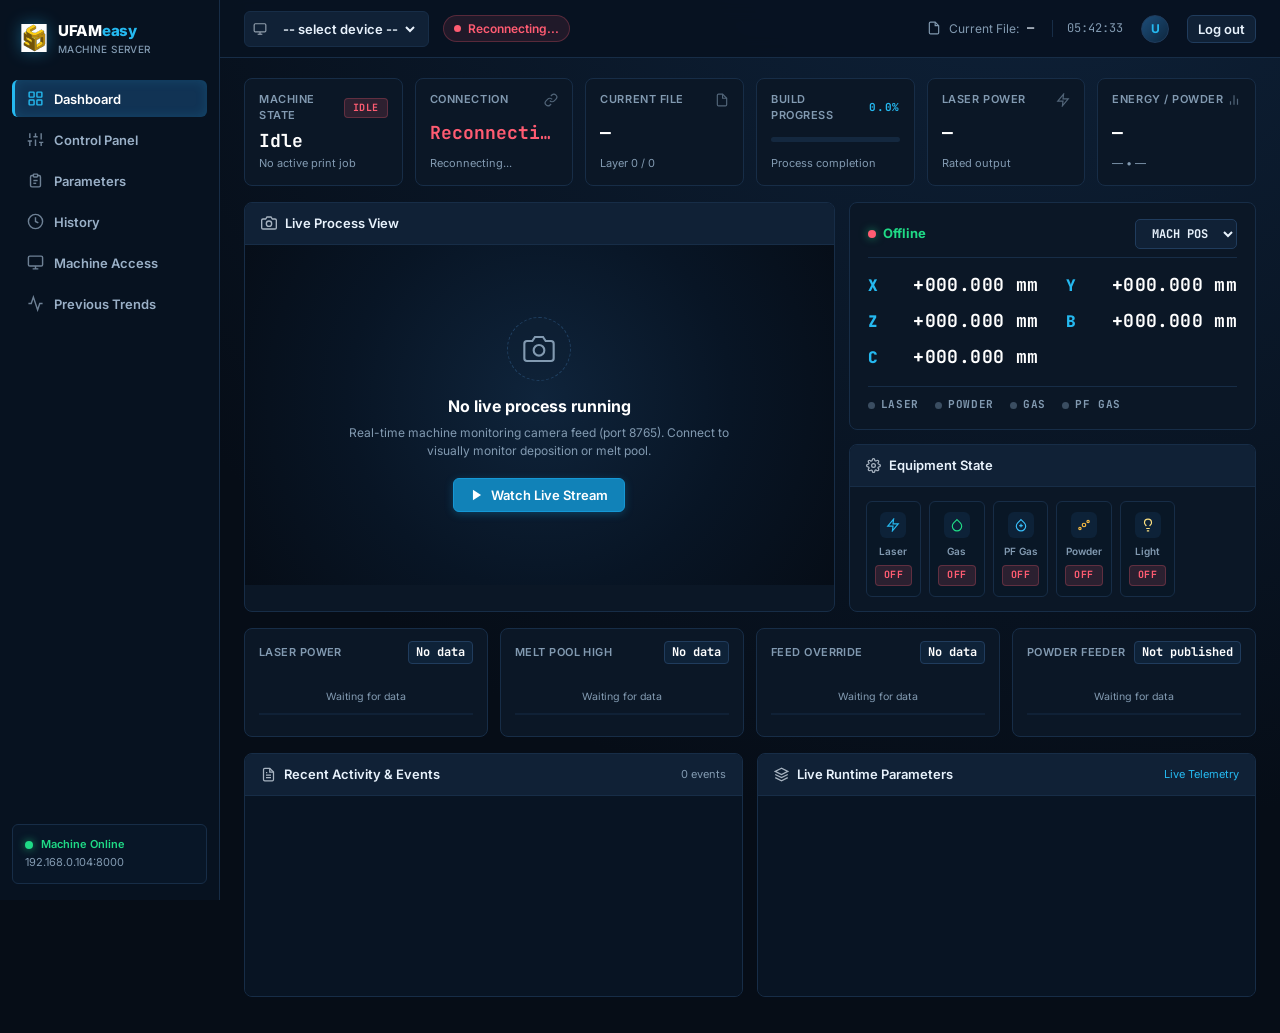
==== commit 05543bd8: "added network health layer for debugging" ====
--- a/ui/index.html
+++ b/ui/index.html
@@ -2896,6 +2896,8 @@
             <button class="action-btn" id="rmcReleaseLockBtn" type="button" style="display:none;" title="Release exclusive control lock">
               <span>Release Control</span>
             </button>
+            <button class="action-btn" id="rmcRequestReleaseBtn" type="button" style="display:none;">Request release</button>
+            <button class="action-btn" id="rmcForceTakeBtn" type="button" style="display:none;">Force take</button>
             <span id="rmcControlStatus" class="rmc-tag tag-off">Controls locked</span>
             <button class="action-btn primary" id="rmcUnlockControlBtn" type="button">Unlock Controls</button>
             <button class="action-btn" id="rmcLockControlBtn" type="button" style="display:none;">Lock Controls</button>
@@ -3440,6 +3442,29 @@
 <script>
   const nativeFetch = window.fetch.bind(window);
   let redirectingToLogin = false;
+  const networkEventQueue = [];
+  const diagnosticsEventUrl = "/api/diagnostics/client-events";
+  function queueNetworkEvent(kind, value, detail) {
+    if (networkEventQueue.length < 50) {
+      networkEventQueue.push({ kind, value, detail: String(detail || "").slice(0, 500), ts: new Date().toISOString() });
+    }
+  }
+  async function flushNetworkEvents() {
+    if (!networkEventQueue.length) return;
+    const events = networkEventQueue.splice(0, 50);
+    try {
+      await nativeFetch(diagnosticsEventUrl, {
+        method: "POST", credentials: "same-origin", keepalive: true,
+        headers: { "Content-Type": "application/json", "X-Client-Id": myClientId || "" },
+        body: JSON.stringify(events),
+      });
+    } catch (_) {
+      // Diagnostics must never interfere with the operator UI.
+      networkEventQueue.unshift(...events);
+      networkEventQueue.length = Math.min(networkEventQueue.length, 50);
+    }
+  }
+  setInterval(flushNetworkEvents, 30000);
   // Hung GETs on flaky Wi-Fi otherwise hold the browser's per-host connection
   // slots indefinitely. Only idempotent GETs get a timeout; commands/locks
   // (POST/DELETE) and legitimately slow transfers are left untouched.
@@ -3448,6 +3473,8 @@
   window.fetch = async (input, init = {}) => {
     const method = (init.method || "GET").toUpperCase();
     const url = typeof input === "string" ? input : input.url;
+    const isDiagnosticsFlush = String(url).includes(diagnosticsEventUrl);
+    const started = performance.now();
     let timer = null;
     if (method === "GET" && !init.signal && !SLOW_GET_PATHS.some(p => url.includes(p))) {
       const controller = new AbortController();
@@ -3456,11 +3483,17 @@
     }
     try {
       const response = await nativeFetch(input, { ...init, credentials: "same-origin" });
+      const elapsed = (performance.now() - started) / 1000;
+      if (!isDiagnosticsFlush && elapsed > 2) queueNetworkEvent("fetch_slow", elapsed, `${method} ${url}`);
+      if (!isDiagnosticsFlush && !response.ok) queueNetworkEvent("fetch_fail", elapsed, `${method} ${url} status=${response.status}`);
       if (response.status === 401 && !redirectingToLogin) {
         redirectingToLogin = true;
         window.location.replace("/login");
       }
       return response;
+    } catch (error) {
+      if (!isDiagnosticsFlush) queueNetworkEvent("fetch_fail", (performance.now() - started) / 1000, `${method} ${url}`);
+      throw error;
     } finally {
       if (timer) clearTimeout(timer);
     }
@@ -3501,7 +3534,7 @@
 
   document.getElementById("logoutBtn")?.addEventListener("click", async () => {
     try {
-      await fetch("/logout", { method: "POST" });
+      await fetch("/logout", { method: "POST", headers: { "X-Client-Id": myClientId } });
     } finally {
       window.location.replace("/login");
     }
@@ -3576,6 +3609,8 @@
   const rmcLockText = document.getElementById("rmcLockText");
   const rmcTakeLockBtn = document.getElementById("rmcTakeLockBtn");
   const rmcReleaseLockBtn = document.getElementById("rmcReleaseLockBtn");
+  const rmcRequestReleaseBtn = document.getElementById("rmcRequestReleaseBtn");
+  const rmcForceTakeBtn = document.getElementById("rmcForceTakeBtn");
   const rmcControlStatus = document.getElementById("rmcControlStatus");
   const rmcUnlockControlBtn = document.getElementById("rmcUnlockControlBtn");
   const rmcLockControlBtn = document.getElementById("rmcLockControlBtn");
@@ -3621,7 +3656,7 @@
   // RMC State Stores (Keyed strictly by device_id)
   const rmcStates = {};        // did -> state object
   const rmcFiles = {};         // did -> files list
-  const rmcLocks = {};         // did -> lock object { device_id, issued_by }
+  const rmcLocks = {};         // did -> lock object { device_id, issued_by, client_id }
   const rmcCommands = {};      // did -> array of recent commands
   const rmcActiveCmd = {};     // did -> active command object
   const rmcLastSeq = {};       // did -> monotonic sequence number
@@ -3637,6 +3672,24 @@
   let rmcConfirmCallback = null;
   let rmcControlExpiresAt = 0;
   let rmcControlTimer = null;
+  function createClientId() {
+    if (window.crypto?.randomUUID) return window.crypto.randomUUID();
+    if (window.crypto?.getRandomValues) {
+      const bytes = window.crypto.getRandomValues(new Uint8Array(16));
+      bytes[6] = (bytes[6] & 0x0f) | 0x40;
+      bytes[8] = (bytes[8] & 0x3f) | 0x80;
+      return [...bytes].map((byte, index) =>
+        [4, 6, 8, 10].includes(index) ? `-${byte.toString(16).padStart(2, "0")}` : byte.toString(16).padStart(2, "0")
+      ).join("");
+    }
+    return `client-${Date.now()}-${Math.random().toString(16).slice(2)}`;
+  }
+  let myClientId = sessionStorage.getItem("ufameasy_rmc_client_id");
+  if (!myClientId) {
+    myClientId = createClientId();
+    sessionStorage.setItem("ufameasy_rmc_client_id", myClientId);
+  }
+  let rmcOperatorName = localStorage.getItem("ufameasy_rmc_operator_name") || "";
 
   // State
   const rowsByKey = new Map();
@@ -4421,9 +4474,9 @@
     }
 
     const prevDid = localStorage.getItem("ufameasy_selected_device");
-    if (prevDid && prevDid !== selectedDid && rmcLocks[prevDid]?.issued_by === getCurrentUser()) {
+    if (prevDid && prevDid !== selectedDid && rmcLocks[prevDid]?.client_id === myClientId) {
       try {
-        fetch(`/api/devices/${encodeURIComponent(prevDid)}/lock`, { method: "DELETE", headers: getAuthHeaders() });
+        fetch(`/api/devices/${encodeURIComponent(prevDid)}/lock`, { method: "DELETE", headers: getRmcHeaders() });
         delete rmcLocks[prevDid];
       } catch (_) {}
     }
@@ -5060,6 +5113,10 @@
     return { "Content-Type": "application/json" };
   }
 
+  function getRmcHeaders() {
+    return { ...getAuthHeaders(), "X-Client-Id": myClientId, "X-Operator-Name": rmcOperatorName };
+  }
+
   function getCurrentUser() {
     return "local-dev";
   }
@@ -5068,7 +5125,18 @@
     return false;
   }
 
-  const RMC_STALE_MS = 45000;
+  let RMC_STALE_MS = 30000;
+
+  async function fetchRmcConfig() {
+    try {
+      const res = await fetch("/api/rmc/config", { headers: getAuthHeaders() });
+      const data = await res.json();
+      const freshSeconds = Number(data.state_fresh_s);
+      if (Number.isFinite(freshSeconds) && freshSeconds > 0) {
+        RMC_STALE_MS = freshSeconds * 1000;
+      }
+    } catch (_) {}
+  }
 
   const RMC_REASON_TEXTS = {
     INVALID_STATE: "Machine is not in a valid state for this action",
@@ -5084,6 +5152,7 @@
     DUPLICATE: "Duplicate file or command request",
     UNAUTHORIZED: "Unauthorized command request",
     LOCKED_BY_OTHER: "Machine is locked by another operator",
+    LOCK_REQUIRED: "Take Control before sending this command",
     FILE_TOO_LARGE: "File exceeds maximum allowed size (200 MB)",
     UNSUPPORTED_TYPE: "Unsupported file type. Only .gcode and .nc files are allowed",
     FILE_CHANGED: "File on disk has been modified or size does not match",
@@ -5128,7 +5197,7 @@
     }
   }
 
-  function getRmcButtonStates(st, isStale, isLockedByOther, isCmdPending, isReadOnly) {
+  function getRmcButtonStates(st, isStale, isLockedByMe, isCmdPending, isReadOnly) {
     const res = {
       load:   { enabled: false, reason: "" },
       start:  { enabled: false, reason: "" },
@@ -5149,15 +5218,13 @@
       return res;
     }
 
-    if (isLockedByOther) {
-      const r = `Locked by ${st.controlled_by || "another operator"}`;
-      res.load.reason = r; res.start.reason = r; res.pause.reason = r; res.resume.reason = r; res.stop.reason = r;
-      return res;
-    }
-
     if (isCmdPending) {
       const r = "Command in progress";
       res.load.reason = r; res.start.reason = r; res.pause.reason = r; res.resume.reason = r; res.stop.reason = r;
+      if (["running", "paused", "fault"].includes((st.job_state || "").toLowerCase())) {
+        res.stop.enabled = true;
+        res.stop.reason = "";
+      }
       return res;
     }
 
@@ -5219,6 +5286,13 @@
         break;
     }
 
+    if (!isLockedByMe) {
+      const r = "Take Control before sending this command";
+      res.load.enabled = false; res.load.reason = r;
+      res.start.enabled = false; res.start.reason = r;
+      res.pause.enabled = false; res.pause.reason = r;
+      res.resume.enabled = false; res.resume.reason = r;
+    }
     return res;
   }
 
@@ -5252,10 +5326,10 @@
 
     const stale = !currentMachineConnected || isDeviceStale(st, did);
     const lock = rmcLocks[did] || {};
-    const lockedBy = st.controlled_by || lock.issued_by;
+    const lockedBy = lock.operator_name || lock.issued_by;
     const myUser = getCurrentUser();
-    const isLockedByOther = Boolean(lockedBy && lockedBy !== myUser);
-    const isLockedByMe = Boolean(lockedBy && lockedBy === myUser);
+    const isLockedByMe = Boolean(lock.client_id && lock.client_id === myClientId);
+    const isLockedByOther = Boolean(lockedBy && !isLockedByMe);
     const isReadOnly = isViewerMode();
 
     // Offline Banner
@@ -5284,21 +5358,27 @@
     if (rmcLockBadge && rmcLockText && rmcTakeLockBtn && rmcReleaseLockBtn) {
       if (isLockedByMe) {
         rmcLockBadge.className = "rmc-tag tag-busy";
-        rmcLockText.textContent = `Control: You (${escapeHtml(myUser)})`;
+        rmcLockText.textContent = `Control: You (${escapeHtml(lockedBy || myUser)})`;
         rmcTakeLockBtn.style.display = "none";
         rmcReleaseLockBtn.style.display = "inline-flex";
+        rmcRequestReleaseBtn.style.display = "none";
+        rmcForceTakeBtn.style.display = "none";
         startLockRenewal();
       } else if (isLockedByOther) {
         rmcLockBadge.className = "rmc-tag tag-off";
         rmcLockText.textContent = `Locked by ${escapeHtml(lockedBy)}`;
         rmcTakeLockBtn.style.display = "none";
         rmcReleaseLockBtn.style.display = "none";
+        rmcRequestReleaseBtn.style.display = "inline-flex";
+        rmcForceTakeBtn.style.display = "inline-flex";
         stopLockRenewal();
       } else {
         rmcLockBadge.className = "rmc-tag tag-off";
         rmcLockText.textContent = "Unlocked";
         rmcTakeLockBtn.style.display = isReadOnly ? "none" : "inline-flex";
         rmcReleaseLockBtn.style.display = "none";
+        rmcRequestReleaseBtn.style.display = "none";
+        rmcForceTakeBtn.style.display = "none";
         stopLockRenewal();
       }
     }
@@ -5366,7 +5446,7 @@
     const isCmdPending = Boolean(actCmd && !["done", "rejected", "expired", "timeout", "failed"].includes(actCmd.status));
 
     // Enable / Disable Table
-    const btnStates = getRmcButtonStates(st, stale, isLockedByOther, isCmdPending, isReadOnly);
+    const btnStates = getRmcButtonStates(st, stale, isLockedByMe, isCmdPending, isReadOnly);
 
     const btnConfig = [
       { id: "load", el: rmcBtnLoad, label: "Load" },
@@ -5458,6 +5538,11 @@
       showToast("Please select a device first", true);
       return;
     }
+    if (action !== "stop" && rmcLocks[did]?.client_id !== myClientId) {
+      const error = new Error("Take Control before sending this command");
+      showToast(`Error: ${error.message}`, true);
+      throw error;
+    }
 
     if (rmcActionInFlight) return;
     rmcActionInFlight = true;
@@ -5468,7 +5553,7 @@
     try {
       const res = await fetch(`/api/devices/${encodeURIComponent(did)}/commands`, {
         method: "POST",
-        headers: getAuthHeaders(),
+        headers: getRmcHeaders(),
         body: JSON.stringify({
           action,
           params,
@@ -5488,6 +5573,9 @@
           if (data.detail.reason_code === "LOCKED_BY_OTHER") {
             msg = `Locked by other user (${data.detail.issued_by})`;
             rmcLocks[did] = { device_id: did, issued_by: data.detail.issued_by };
+          } else if (["NO_STATE", "BAD_TIMESTAMP", "STALE"].includes(data.detail.reason_code)) {
+            const age = data.detail.state_age_s == null ? "unknown" : `${data.detail.state_age_s}s`;
+            msg = `${data.detail.reason_code}: state age ${age} (limit ${data.detail.limit_s}s)`;
           } else {
             msg = formatReasonCode(data.detail.reason_code, data.detail.message || JSON.stringify(data.detail));
           }
@@ -5532,6 +5620,8 @@
       throw err;
     } finally {
       rmcActionInFlight = false;
+      await fetchRmcLock(did);
+      updateRmcUI(did);
     }
   }
 
@@ -6317,22 +6407,22 @@
   // Lock Actions & Periodic Renewal
   function renewLockIfHeld() {
     const did = deviceSelect ? deviceSelect.value : null;
-    const myUser = getCurrentUser();
-    if (!did || !rmcLocks[did] || rmcLocks[did].issued_by !== myUser) {
+    if (!did || !rmcLocks[did] || rmcLocks[did].client_id !== myClientId) {
       stopLockRenewal();
       return;
     }
-    fetch(`/api/devices/${encodeURIComponent(did)}/lock`, {
+    fetch(`/api/devices/${encodeURIComponent(did)}/lock/heartbeat`, {
       method: "POST",
-      headers: getAuthHeaders(),
-      body: JSON.stringify({})
+      headers: getRmcHeaders()
     }).then(res => {
       if (res.ok) return res.json();
     }).then(data => {
       if (data && data.issued_by) {
         rmcLocks[did] = data;
-      }
-    }).catch(() => {});
+        if (data.control_expires_at) updateControlStatus(data.control_expires_at);
+        updateRmcUI(did);
+      }
+    }).catch(() => { fetchRmcLock(did); });
   }
 
   function startLockRenewal() {
@@ -6350,10 +6440,16 @@
   rmcTakeLockBtn?.addEventListener("click", async () => {
     const did = deviceSelect.value;
     if (!did) return;
+    if (!rmcOperatorName) {
+      const name = window.prompt("Operator name (1-40 characters):", "");
+      if (!name) return;
+      rmcOperatorName = name.trim();
+      localStorage.setItem("ufameasy_rmc_operator_name", rmcOperatorName);
+    }
     try {
       const res = await fetch(`/api/devices/${encodeURIComponent(did)}/lock`, {
         method: "POST",
-        headers: getAuthHeaders(),
+        headers: getRmcHeaders(),
         body: JSON.stringify({})
       });
       const data = await res.json().catch(() => ({}));
@@ -6366,7 +6462,7 @@
           const issuer = data.detail?.issued_by || "another operator";
           rmcLocks[did] = { device_id: did, issued_by: issuer };
           updateRmcUI(did);
-          throw new Error(`Device is already locked by ${issuer}`);
+          throw new Error(formatReasonCode(data.detail?.reason_code, `Device is already locked by ${issuer}`));
         }
         throw new Error(data.detail || `Failed to acquire lock (HTTP ${res.status})`);
       }
@@ -6386,13 +6482,16 @@
     try {
       const res = await fetch(`/api/devices/${encodeURIComponent(did)}/lock`, {
         method: "DELETE",
-        headers: getAuthHeaders()
+        headers: getRmcHeaders()
       });
       if (!res.ok) {
         const data = await res.json().catch(() => ({}));
-        throw new Error(data.detail || `Failed to release lock (HTTP ${res.status})`);
-      }
-      delete rmcLocks[did];
+        const detail = data.detail;
+        throw new Error(typeof detail === "object"
+          ? formatReasonCode(detail.reason_code, detail.message || `Failed to release lock (HTTP ${res.status})`)
+          : (detail || `Failed to release lock (HTTP ${res.status})`));
+      }
+      rmcLocks[did] = await res.json().catch(() => ({ device_id: did, issued_by: null, client_id: null, operator_name: null }));
       showToast("Control lock released");
       updateRmcUI(did);
       stopLockRenewal();
@@ -6401,14 +6500,26 @@
     }
   });
 
+  rmcRequestReleaseBtn?.addEventListener("click", async () => {
+    const did = deviceSelect.value;
+    const res = await fetch(`/api/devices/${encodeURIComponent(did)}/lock/request-release`, { method: "POST", headers: getRmcHeaders() });
+    showToast(res.ok ? "Release request sent" : "Unable to request release", !res.ok);
+  });
+  rmcForceTakeBtn?.addEventListener("click", async () => {
+    const did = deviceSelect.value;
+    const res = await fetch(`/api/devices/${encodeURIComponent(did)}/lock`, { method: "POST", headers: getRmcHeaders(), body: JSON.stringify({ override: true }) });
+    const data = await res.json().catch(() => ({}));
+    if (!res.ok) return showToast(data.detail || "Force take requires admin", true);
+    rmcLocks[did] = data; updateRmcUI(did); showToast("Control taken");
+  });
+
   window.addEventListener("beforeunload", () => {
     const did = deviceSelect ? deviceSelect.value : null;
-    const myUser = getCurrentUser();
-    if (did && rmcLocks[did] && rmcLocks[did].issued_by === myUser) {
+    if (did && rmcLocks[did] && rmcLocks[did].client_id === myClientId) {
       try {
         fetch(`/api/devices/${encodeURIComponent(did)}/lock`, {
           method: "DELETE",
-          headers: getAuthHeaders(),
+          headers: getRmcHeaders(),
           keepalive: true
         });
       } catch (_) {}
@@ -6420,7 +6531,7 @@
     if (!did) return;
     try {
       const res = await fetch(`/api/devices/${encodeURIComponent(did)}/commands?limit=50`, {
-        headers: getAuthHeaders()
+        headers: getRmcHeaders()
       });
       if (!res.ok) return;
       const list = await res.json();
@@ -6481,26 +6592,29 @@
     if (did) fetchRmcCommands(did);
   });
 
-  async function fetchRmcDeviceData(did) {
+  async function fetchRmcLock(did) {
     if (!did) return;
     try {
       const lockRes = await fetch(`/api/devices/${encodeURIComponent(did)}/lock`, {
-        headers: getAuthHeaders()
+        headers: getRmcHeaders()
       });
-      if (lockRes.ok) {
-        const lockData = await lockRes.json();
-        rmcLocks[did] = lockData;
-      }
+      if (lockRes.ok) rmcLocks[did] = await lockRes.json();
     } catch (_) {}
+  }
+
+  async function fetchRmcDeviceData(did) {
+    if (!did) return;
+    await fetchRmcLock(did);
     await fetchRmcCommands(did);
     updateRmcUI(did);
   }
 
   function startRmcStaleChecker() {
     if (rmcStaleCheckTimer) clearInterval(rmcStaleCheckTimer);
-    rmcStaleCheckTimer = setInterval(() => {
+    rmcStaleCheckTimer = setInterval(async () => {
       const did = deviceSelect ? deviceSelect.value : null;
-      if (did && rmcStates[did]) {
+      if (did) {
+        await fetchRmcLock(did);
         updateRmcUI(did);
       }
     }, 3000);
@@ -6530,7 +6644,7 @@
       const selected = deviceSelect.value;
 
       // RMC events are isolated and keyed per device_id:
-      const isRmcEvent = ["rmc_state", "rmc_files", "rmc_ack", "rmc_cmd_status"].includes(msg.type);
+      const isRmcEvent = ["rmc_state", "rmc_files", "rmc_ack", "rmc_cmd_status", "rmc_lock"].includes(msg.type);
 
       if (!isRmcEvent && msg.type !== "init") {
         // Drop telemetry/runtime events that do not belong to the selected device
@@ -6541,6 +6655,11 @@
       }
 
       switch (msg.type) {
+        case "rmc_lock":
+          rmcLocks[msg.device_id] = msg.data;
+          if (msg.device_id === selected) updateRmcUI(msg.device_id);
+          if (msg.event === "release_requested" && msg.data?.client_id === myClientId) showToast("Another operator requested release of control");
+          break;
         case "init": {
           const sessions = msg.active_sessions || {};
           lastInitSessionsData = msg.sessions_data || {};
@@ -6553,7 +6672,9 @@
             if (st) {
               rmcStates[did] = st;
               rmcLastSeq[did] = Number(st.seq) || 0;
-              rmcLastStateReceivedAt[did] = Date.now();
+              const recordedAt = new Date(st.recorded_at).getTime();
+              if (Number.isFinite(recordedAt)) rmcLastStateReceivedAt[did] = recordedAt;
+              else delete rmcLastStateReceivedAt[did];
             }
           });
           Object.entries(rmcInitFiles).forEach(([did, files]) => {
@@ -6753,6 +6874,7 @@
 
     socket.onerror = () => setConn(false);
     socket.onclose = () => {
+      queueNetworkEvent("ws_drop", null, "WebSocket closed");
       setConn(false);
       if (reconnectTimer) clearTimeout(reconnectTimer);
       reconnectTimer = setTimeout(connectWS, 3000);
@@ -6808,11 +6930,13 @@
 
   // Initial Boot
   resetTrendHistory();
-  refreshControlStatus();
-  loadDevices();
-  connectWS();
-  startEquipPoll();
-  startRmcStaleChecker();
+  fetchRmcConfig().finally(() => {
+    refreshControlStatus();
+    loadDevices();
+    connectWS();
+    startEquipPoll();
+    startRmcStaleChecker();
+  });
 </script>
 </body>
 </html>
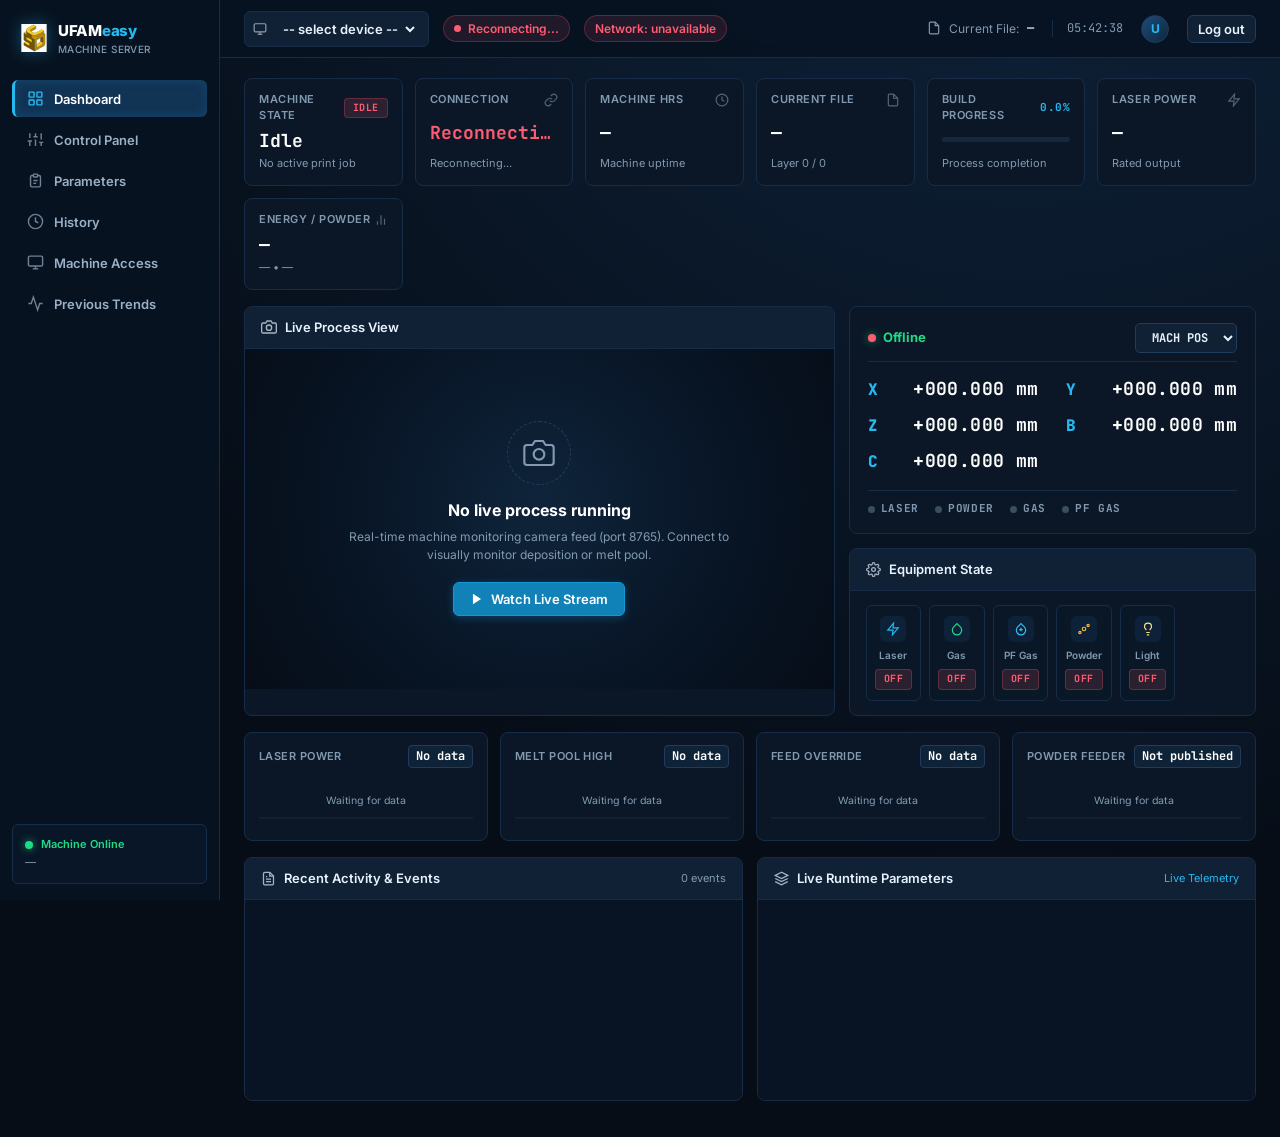
==== commit 19eafbb6: "Update main UI and env example for customer dashboard" ====
--- a/ui/index.html
+++ b/ui/index.html
@@ -260,6 +260,12 @@
       background: currentColor;
     }
 
+    .network-badge { position: relative; }
+    .network-badge button { font: inherit; color: inherit; background: transparent; border: 0; cursor: pointer; padding: 0; }
+    .network-badge.warn { background: rgba(255, 190, 70, 0.12); border-color: rgba(255, 190, 70, 0.3); color: #f4bc45; }
+    .network-badge.bad { background: rgba(255, 92, 114, 0.1); border-color: rgba(255, 92, 114, 0.25); color: var(--red); }
+    .network-details { position: absolute; z-index: 20; top: calc(100% + 8px); left: 0; width: 245px; padding: 10px; border: 1px solid var(--border); border-radius: 8px; background: var(--panel); color: var(--text); box-shadow: 0 10px 24px rgba(0,0,0,.25); font-size: 12px; line-height: 1.6; }
+
     .topbar-right {
       display: flex;
       align-items: center;
@@ -2053,7 +2059,7 @@
       .side-footer .status-row span:last-child {
         display: none;
       }
-      #sideMachineIp {
+      #sideMachineIp, #sideIpManual {
         display: none;
       }
       .topbar {
@@ -2475,6 +2481,10 @@
         max-width: 130px;
       }
     }
+    .side-ip-manual { display: flex; align-items: center; justify-content: center; gap: 6px; margin-top: 4px; font-size: 11px; }
+    .side-ip-manual[hidden] { display: none; }
+    .side-ip-manual-tag { padding: 1px 6px; border-radius: 4px; background: rgba(245, 158, 11, 0.15); color: #f59e0b; }
+    .side-ip-manual button { background: none; border: 1px solid currentColor; border-radius: 4px; color: inherit; font-size: 11px; padding: 0 6px; cursor: pointer; }
   </style>
 </head>
 <body>
@@ -2522,7 +2532,11 @@
         <span class="pulse-dot"></span>
         <span>Machine Online</span>
       </div>
-      <div id="sideMachineIp">192.168.0.104:8000</div>
+      <div id="sideMachineIp">—</div>
+      <div id="sideIpManual" class="side-ip-manual" hidden>
+        <span class="side-ip-manual-tag">manual</span>
+        <button id="sideIpReset" type="button" title="Use the IP reported by the machine">reset</button>
+      </div>
     </div>
   </aside>
 
@@ -2545,6 +2559,10 @@
           <span class="dot" id="statusDot"></span>
           <span id="statusText">Disconnected</span>
         </div>
+        <div id="networkBadge" class="topbar-status-badge network-badge bad" title="Network diagnostics">
+          <button id="networkBadgeButton" type="button" aria-expanded="false" aria-controls="networkDetails"><span class="dot"></span><span id="networkBadgeText">Network: checking</span></button>
+          <div id="networkDetails" class="network-details" hidden></div>
+        </div>
       </div>
 
       <div class="topbar-right">
@@ -2582,6 +2600,15 @@
           </div>
           <div class="kpi-val" id="kpiConnVal" style="color:var(--green);">Connected</div>
           <div class="kpi-sub" id="kpiConnSub">WebSocket live</div>
+        </div>
+
+        <div class="kpi-card">
+          <div class="kpi-header">
+            <span>Machine hrs</span>
+            <svg width="14" height="14" fill="none" stroke="currentColor" stroke-width="2" viewBox="0 0 24 24"><circle cx="12" cy="12" r="10"/><path d="M12 6v6l4 2"/></svg>
+          </div>
+          <div class="kpi-val" id="machineOverviewHours">—</div>
+          <div class="kpi-sub">Machine uptime</div>
         </div>
 
         <!-- Current File -->
@@ -3444,27 +3471,33 @@
   let redirectingToLogin = false;
   const networkEventQueue = [];
   const diagnosticsEventUrl = "/api/diagnostics/client-events";
+  let flushingNetworkEvents = false;
   function queueNetworkEvent(kind, value, detail) {
-    if (networkEventQueue.length < 50) {
+    if (networkEventQueue.length < 100) {
       networkEventQueue.push({ kind, value, detail: String(detail || "").slice(0, 500), ts: new Date().toISOString() });
     }
   }
   async function flushNetworkEvents() {
-    if (!networkEventQueue.length) return;
+    if (flushingNetworkEvents || !networkEventQueue.length || !navigator.onLine) return;
+    flushingNetworkEvents = true;
     const events = networkEventQueue.splice(0, 50);
     try {
-      await nativeFetch(diagnosticsEventUrl, {
+      const response = await nativeFetch(diagnosticsEventUrl, {
         method: "POST", credentials: "same-origin", keepalive: true,
         headers: { "Content-Type": "application/json", "X-Client-Id": myClientId || "" },
         body: JSON.stringify(events),
       });
+      if (!response.ok) throw new Error(`Diagnostics upload failed: ${response.status}`);
     } catch (_) {
       // Diagnostics must never interfere with the operator UI.
       networkEventQueue.unshift(...events);
-      networkEventQueue.length = Math.min(networkEventQueue.length, 50);
+      networkEventQueue.length = Math.min(networkEventQueue.length, 100);
+    } finally {
+      flushingNetworkEvents = false;
     }
   }
   setInterval(flushNetworkEvents, 30000);
+  window.addEventListener("online", () => { flushNetworkEvents(); sampleRtt(); });
   // Hung GETs on flaky Wi-Fi otherwise hold the browser's per-host connection
   // slots indefinitely. Only idempotent GETs get a timeout; commands/locks
   // (POST/DELETE) and legitimately slow transfers are left untouched.
@@ -3498,6 +3531,91 @@
       if (timer) clearTimeout(timer);
     }
   };
+
+  const rttSamples = [];
+  let latestSpeedMbps = null;
+  let speedTestInProgress = false;
+  const networkBadge = document.getElementById("networkBadge");
+  const networkBadgeText = document.getElementById("networkBadgeText");
+  const networkDetails = document.getElementById("networkDetails");
+  const networkBadgeButton = document.getElementById("networkBadgeButton");
+  const median = values => {
+    if (!values.length) return null;
+    const sorted = [...values].sort((a, b) => a - b);
+    const middle = Math.floor(sorted.length / 2);
+    return sorted.length % 2 ? sorted[middle] : (sorted[middle - 1] + sorted[middle]) / 2;
+  };
+  function rttStats() {
+    const successes = rttSamples.filter(Number.isFinite);
+    const differences = successes.slice(1).map((value, index) => Math.abs(value - successes[index]));
+    return {
+      median: median(successes), min: successes.length ? Math.min(...successes) : null,
+      max: successes.length ? Math.max(...successes) : null,
+      jitter: differences.length ? differences.reduce((sum, value) => sum + value, 0) / differences.length : 0,
+      loss_pct: rttSamples.length ? ((rttSamples.length - successes.length) * 100) / rttSamples.length : 100,
+      n: successes.length,
+    };
+  }
+  function updateNetworkBadge() {
+    const stats = rttStats();
+    const online = navigator.onLine;
+    const state = online && stats.median !== null && stats.median < 100 && stats.loss_pct === 0 ? "ok"
+      : online && stats.median !== null && stats.median < 300 && stats.loss_pct < 5 ? "warn" : "bad";
+    networkBadge.className = `topbar-status-badge network-badge ${state}`;
+    networkBadgeText.textContent = stats.median === null ? "Network: unavailable" : `Network: ${stats.median.toFixed(1)} ms`;
+    const connection = navigator.connection;
+    const connectionText = connection ? `${connection.effectiveType || "unknown"}, ${connection.downlink ?? "—"} Mbps, ${connection.rtt ?? "—"} ms` : "Unavailable";
+    networkDetails.textContent = `Median: ${stats.median === null ? "—" : `${stats.median.toFixed(1)} ms`} · Jitter: ${stats.jitter.toFixed(1)} ms · Max: ${stats.max === null ? "—" : `${stats.max.toFixed(1)} ms`} · Loss: ${stats.loss_pct.toFixed(1)}% · Speed: ${latestSpeedMbps === null ? "—" : `${latestSpeedMbps.toFixed(2)} Mbps`} · Browser connection: ${connectionText}`;
+  }
+  async function sampleRtt() {
+    const controller = new AbortController();
+    const started = performance.now();
+    const timeout = setTimeout(() => controller.abort(), 3000);
+    let sample = null;
+    try {
+      const response = await nativeFetch("/api/ping", { cache: "no-store", credentials: "same-origin", signal: controller.signal });
+      if (!response.ok) throw new Error(`Ping failed: ${response.status}`);
+      await response.json();
+      sample = performance.now() - started;
+    } catch (_) {
+      // A failed or timed-out probe is explicitly retained as loss.
+    } finally {
+      clearTimeout(timeout);
+      rttSamples.push(sample);
+      if (rttSamples.length > 20) rttSamples.shift();
+      const stats = rttStats();
+      queueNetworkEvent("rtt", stats.median, JSON.stringify({ min: stats.min, max: stats.max, jitter: stats.jitter, loss_pct: stats.loss_pct, n: stats.n }));
+      updateNetworkBadge();
+      flushNetworkEvents();
+    }
+  }
+  async function sampleSpeed() {
+    if (speedTestInProgress || document.visibilityState !== "visible" || !navigator.onLine) return;
+    speedTestInProgress = true;
+    const started = performance.now();
+    try {
+      const response = await nativeFetch("/api/speedtest?kb=256", { cache: "no-store", credentials: "same-origin" });
+      if (!response.ok) throw new Error(`Speed test failed: ${response.status}`);
+      const bytes = (await response.arrayBuffer()).byteLength;
+      latestSpeedMbps = (bytes * 8) / ((performance.now() - started) / 1000) / 1000000;
+      if (Number.isFinite(latestSpeedMbps)) queueNetworkEvent("speed", latestSpeedMbps, "");
+    } catch (_) {
+      // The speed probe is optional and must never disrupt the UI.
+    } finally {
+      speedTestInProgress = false;
+      updateNetworkBadge();
+      flushNetworkEvents();
+    }
+  }
+  networkBadgeButton.addEventListener("click", () => {
+    networkDetails.hidden = !networkDetails.hidden;
+    networkBadgeButton.setAttribute("aria-expanded", String(!networkDetails.hidden));
+  });
+  updateNetworkBadge();
+  sampleRtt();
+  setInterval(sampleRtt, 10000);
+  setInterval(sampleSpeed, 60000);
+  document.addEventListener("visibilitychange", () => { if (document.visibilityState === "visible") sampleSpeed(); });
 
   // DOM References
   const tableBody = document.getElementById("tableBody");
@@ -3586,6 +3704,35 @@
   const kpiConnVal = document.getElementById("kpiConnVal");
   const kpiConnSub = document.getElementById("kpiConnSub");
   const topbarClock = document.getElementById("topbarClock");
+  const machineOverviewHours = document.getElementById("machineOverviewHours");
+  let machineOverviewRequestInFlight = false;
+
+  function formatMachineHours(hours) {
+    const numeric = Number(hours);
+    if (!Number.isFinite(numeric) || numeric < 0) return "—";
+    const totalMinutes = Math.floor(numeric * 60);
+    return `${Math.floor(totalMinutes / 60)}h ${totalMinutes % 60}m`;
+  }
+
+  function clearMachineOverviewMetrics() {
+    if (machineOverviewHours) machineOverviewHours.textContent = "—";
+  }
+
+  async function refreshMachineHours() {
+    const did = deviceSelect?.value;
+    if (!did || machineOverviewRequestInFlight) return;
+    machineOverviewRequestInFlight = true;
+    try {
+      const response = await fetch(`/api/devices/${encodeURIComponent(did)}/overview`);
+      if (!response.ok) throw new Error("Machine overview request failed");
+      const overview = await response.json();
+      if (machineOverviewHours) machineOverviewHours.textContent = formatMachineHours(overview.machine_hours);
+    } catch (_) {
+      clearMachineOverviewMetrics();
+    } finally {
+      machineOverviewRequestInFlight = false;
+    }
+  }
 
   // RMC DOM Elements
   const rmcJobBadge = document.getElementById("rmcJobBadge");
@@ -4371,38 +4518,65 @@
   }
 
   // Per-Device IP Management (Prevents device cross-talk)
+  // One-time cleanup of the old machine-IP cache (stale IPs showed in the sidebar).
+  // Only "ufameasy_machine_ip*" keys are removed; operator name / selected device stay.
+  const IP_OVERRIDE_PREFIX = "ufameasy_machine_ip_override_";
+  if (!localStorage.getItem("ufameasy_ip_cache_v2")) {
+    Object.keys(localStorage)
+      .filter(k => k.startsWith("ufameasy_machine_ip") && !k.startsWith(IP_OVERRIDE_PREFIX))
+      .forEach(k => localStorage.removeItem(k));
+    localStorage.setItem("ufameasy_ip_cache_v2", "1");
+  }
+
+  function getIpOverride(did) {
+    return did ? (localStorage.getItem(IP_OVERRIDE_PREFIX + did) || "").trim() : "";
+  }
+
+  // Automatic IP: (a) machine_ip from the devices API, (b) device_001 only: address-bar host.
+  function getAutoDeviceIp(did) {
+    const d = devicesById.get(did);
+    if (d && typeof d === 'object') {
+      const ip = d.machine_ip;
+      if (ip) return String(ip).trim();
+    }
+    if (did === "device_001") {
+      const host = window.location.hostname;
+      if (host && host !== "localhost" && host !== "127.0.0.1") return host;
+    }
+    return "";
+  }
+
   function getDeviceIp(did) {
     if (!did) did = deviceSelect.value;
     if (!did) return "";
-    const d = devicesById.get(did);
-    if (d && typeof d === 'object') {
-      const ip = d.machine_ip || d.ip || d.host;
-      if (ip) return String(ip).trim();
-    }
-    const savedDevIp = localStorage.getItem(`ufameasy_machine_ip_${did}`);
-    if (savedDevIp && savedDevIp.trim()) return savedDevIp.trim();
-
-    // Default 192.168.0.104 ONLY applies to device_001
-    if (did === "device_001") {
-      const legacySaved = localStorage.getItem("ufameasy_machine_ip");
-      if (legacySaved && legacySaved.trim()) return legacySaved.trim();
-      const host = window.location.hostname;
-      if (host && host !== "localhost" && host !== "127.0.0.1") return host;
-      return "192.168.0.104";
-    }
-
-    // For any other device (e.g. nidhi), NEVER default to device_001's IP
-    return "";
-  }
-
+    return getIpOverride(did) || getAutoDeviceIp(did);
+  }
+
+  // Manual edit: stored only as an explicit override; matching the auto IP clears it.
   function setDeviceIp(did, ip) {
     if (!did) did = deviceSelect.value;
     if (!did || !ip) return;
-    localStorage.setItem(`ufameasy_machine_ip_${did}`, ip.trim());
-    if (did === "device_001") {
-      localStorage.setItem("ufameasy_machine_ip", ip.trim());
-    }
-  }
+    ip = ip.trim();
+    if (ip === getAutoDeviceIp(did)) localStorage.removeItem(IP_OVERRIDE_PREFIX + did);
+    else localStorage.setItem(IP_OVERRIDE_PREFIX + did, ip);
+    renderSideMachineIp(did);
+  }
+
+  function renderSideMachineIp(did) {
+    const ip = getDeviceIp(did);
+    const sideIp = document.getElementById("sideMachineIp");
+    if (sideIp) sideIp.textContent = ip ? `${ip}:8000` : "—";
+    const manual = document.getElementById("sideIpManual");
+    if (manual) manual.hidden = !getIpOverride(did);
+  }
+
+  document.getElementById("sideIpReset")?.addEventListener("click", () => {
+    const did = deviceSelect.value;
+    if (!did) return;
+    localStorage.removeItem(IP_OVERRIDE_PREFIX + did);
+    if (sharedIpInput) sharedIpInput.value = getDeviceIp(did);
+    renderSideMachineIp(did);
+  });
 
   function getSharedIp() {
     const did = deviceSelect.value;
@@ -4460,6 +4634,7 @@
     if (!selectedDid) {
       stopCamera();
       clearRuntime();
+      clearMachineOverviewMetrics();
       resetTrendHistory();
       liveRuntimeData = {};
       latestPositionSets = { xma: null, xmr: null, xwa: null, xwr: null };
@@ -4487,6 +4662,7 @@
 
     // 2. CRITICAL: Clear all prior runtime KPIs, positions & trends
     clearRuntime();
+    clearMachineOverviewMetrics();
     resetTrendHistory();
     liveRuntimeData = {};
     latestPositionSets = { xma: null, xmr: null, xwa: null, xwr: null };
@@ -4505,8 +4681,7 @@
       sharedIpInput.value = devIp;
       sharedIpInput.placeholder = devIp ? "e.g. 192.168.0.104" : `Enter IP for ${selectedDid} (e.g. 192.168.1.100)`;
     }
-    const sideIp = document.getElementById("sideMachineIp");
-    if (sideIp) sideIp.textContent = devIp ? `${devIp}:8000` : "No IP configured";
+    renderSideMachineIp(selectedDid);
 
     const idleDesc = document.querySelector("#cameraCollapsed .idle-desc");
     if (idleDesc) {
@@ -4572,6 +4747,7 @@
 
     // 8. Fetch RMC device data (lock, commands audit) and render card
     await fetchRmcDeviceData(selectedDid);
+    await refreshMachineHours();
 
     logEvent("device_selected", selectedDid);
   }
@@ -5125,7 +5301,8 @@
     return false;
   }
 
-  let RMC_STALE_MS = 30000;
+  // Fallback used only until /api/rmc/config responds.
+  let RMC_STALE_MS = 90000;
 
   async function fetchRmcConfig() {
     try {
@@ -6672,7 +6849,7 @@
             if (st) {
               rmcStates[did] = st;
               rmcLastSeq[did] = Number(st.seq) || 0;
-              const recordedAt = new Date(st.recorded_at).getTime();
+              const recordedAt = new Date(st.received_at || st.recorded_at).getTime();
               if (Number.isFinite(recordedAt)) rmcLastStateReceivedAt[did] = recordedAt;
               else delete rmcLastStateReceivedAt[did];
             }
@@ -6907,6 +7084,7 @@
         light_enabled:   s.light_enabled   ?? s.RT031,
         laser_power_pct: s.laser_power_pct ?? s.DS010 ?? s.laser_power,
       });
+      await refreshMachineHours();
     } catch (_) { /* silently ignore network errors */ }
     finally { _equipPollInFlight = false; }
   }
